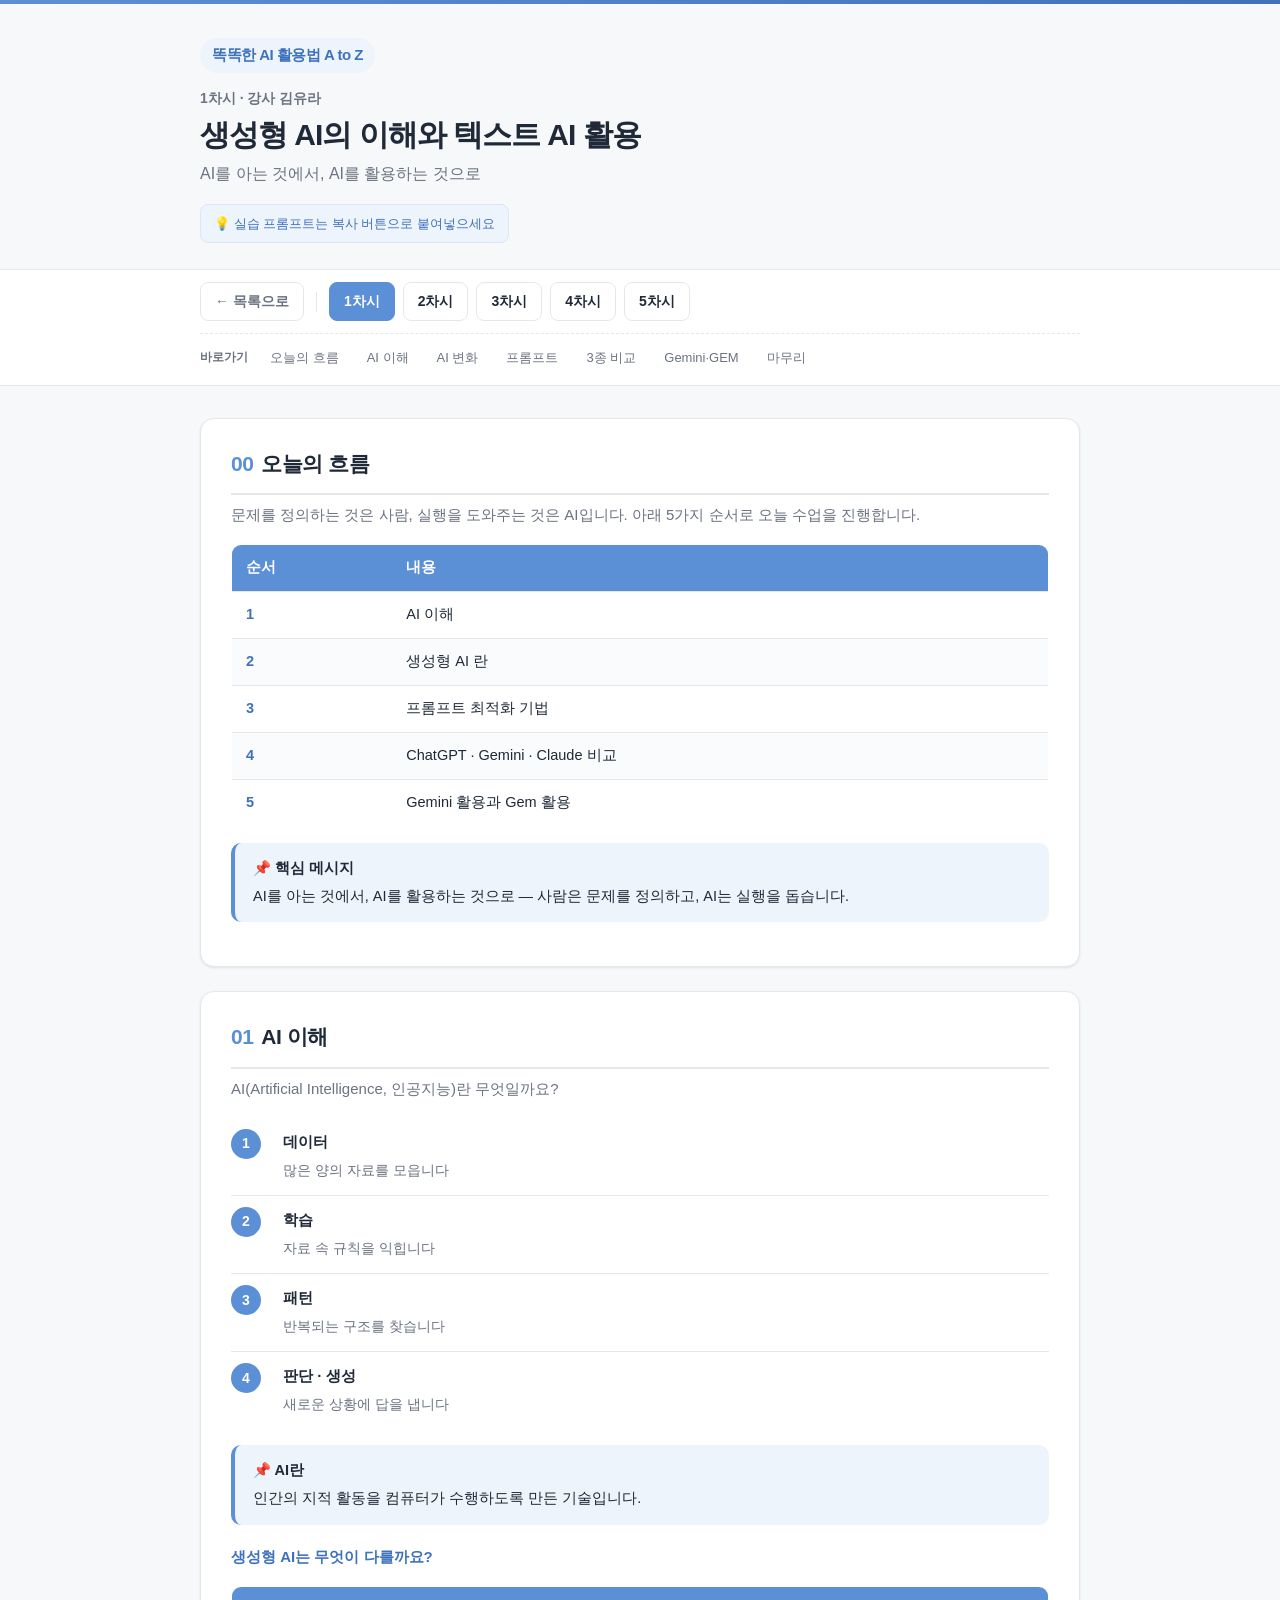
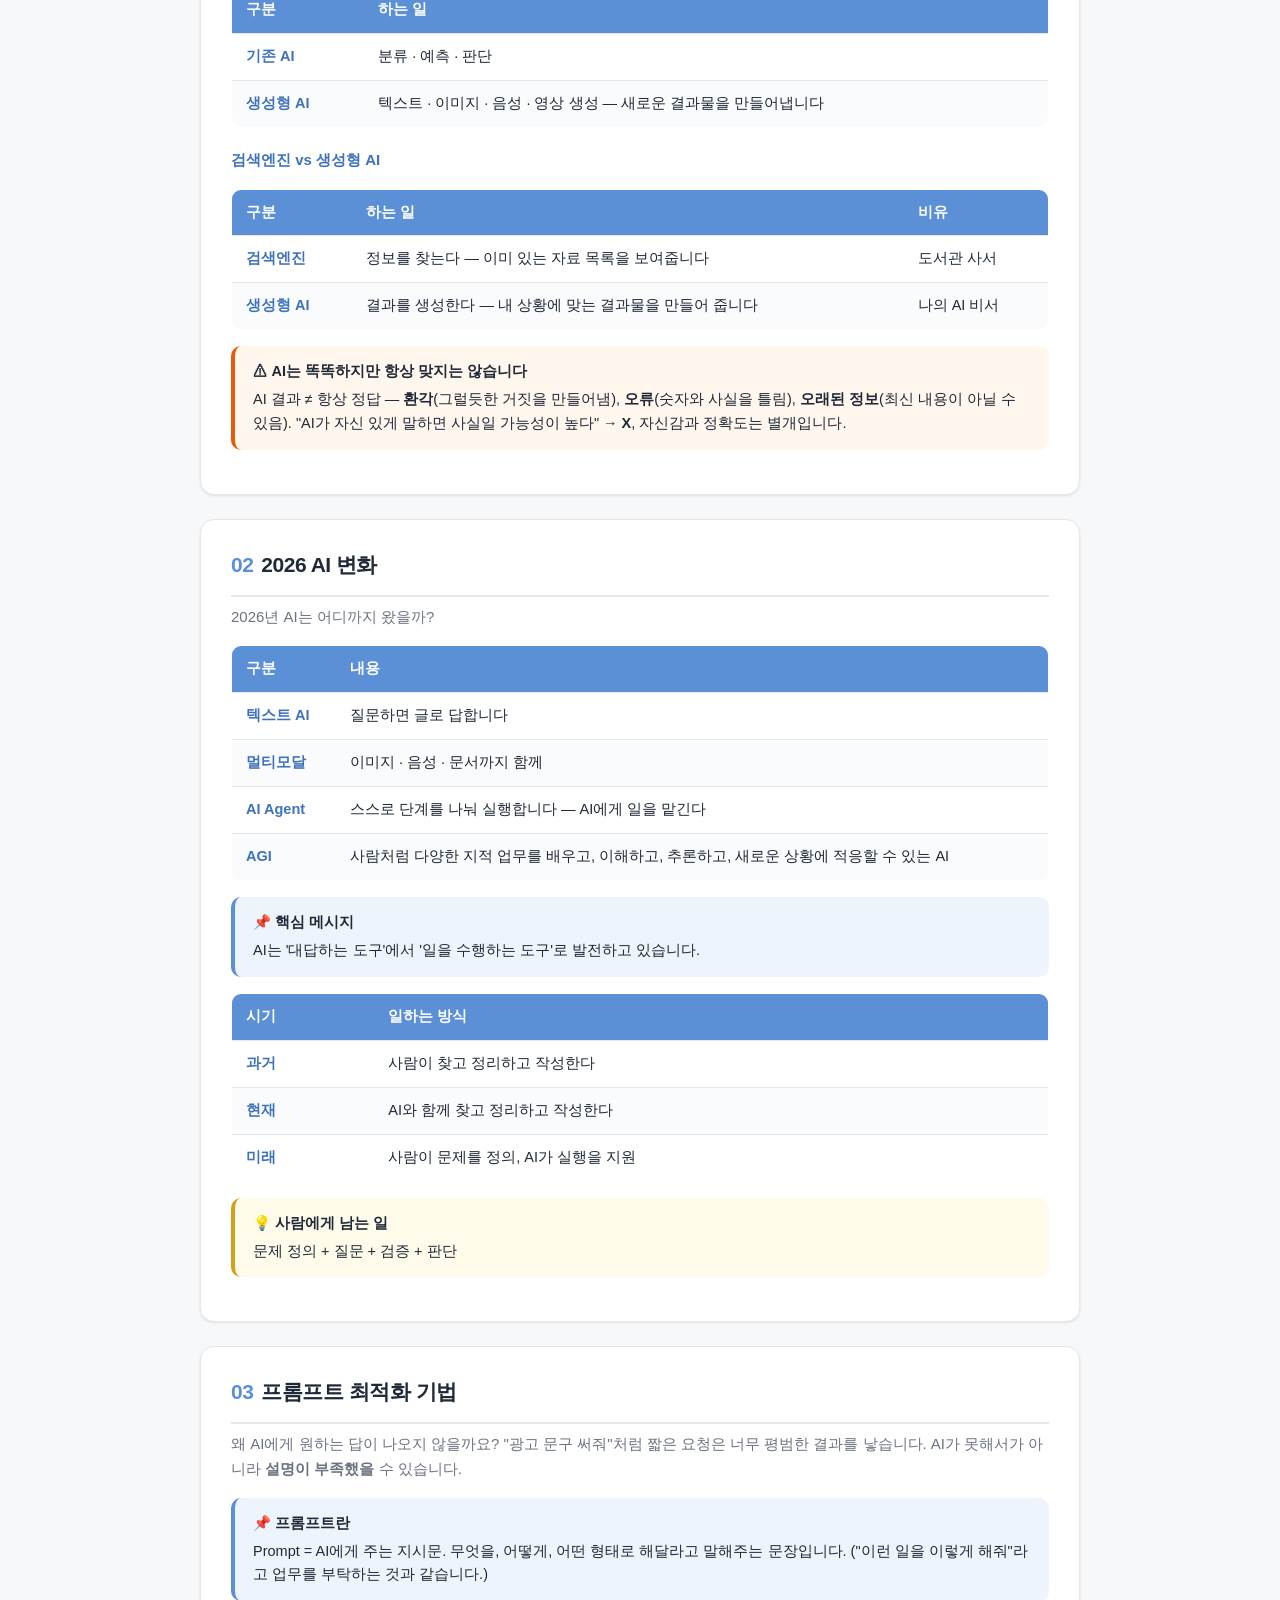
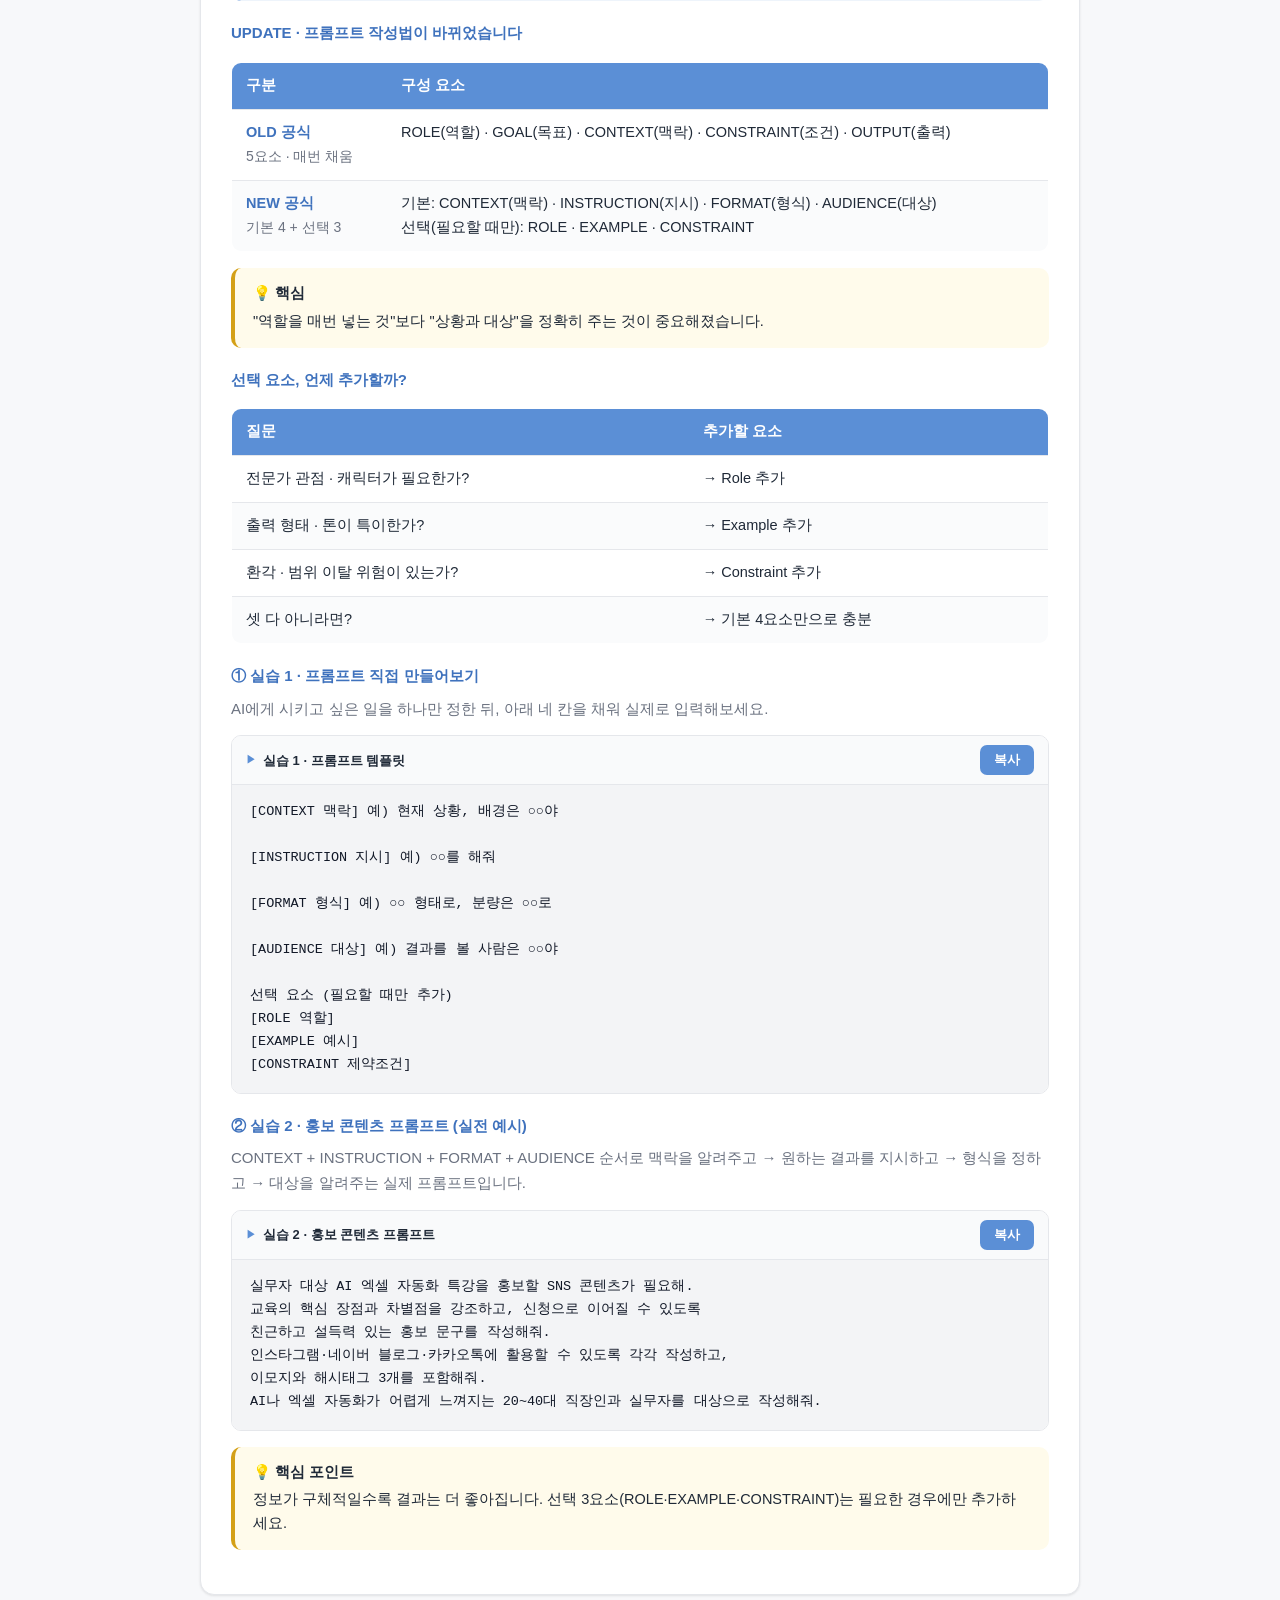
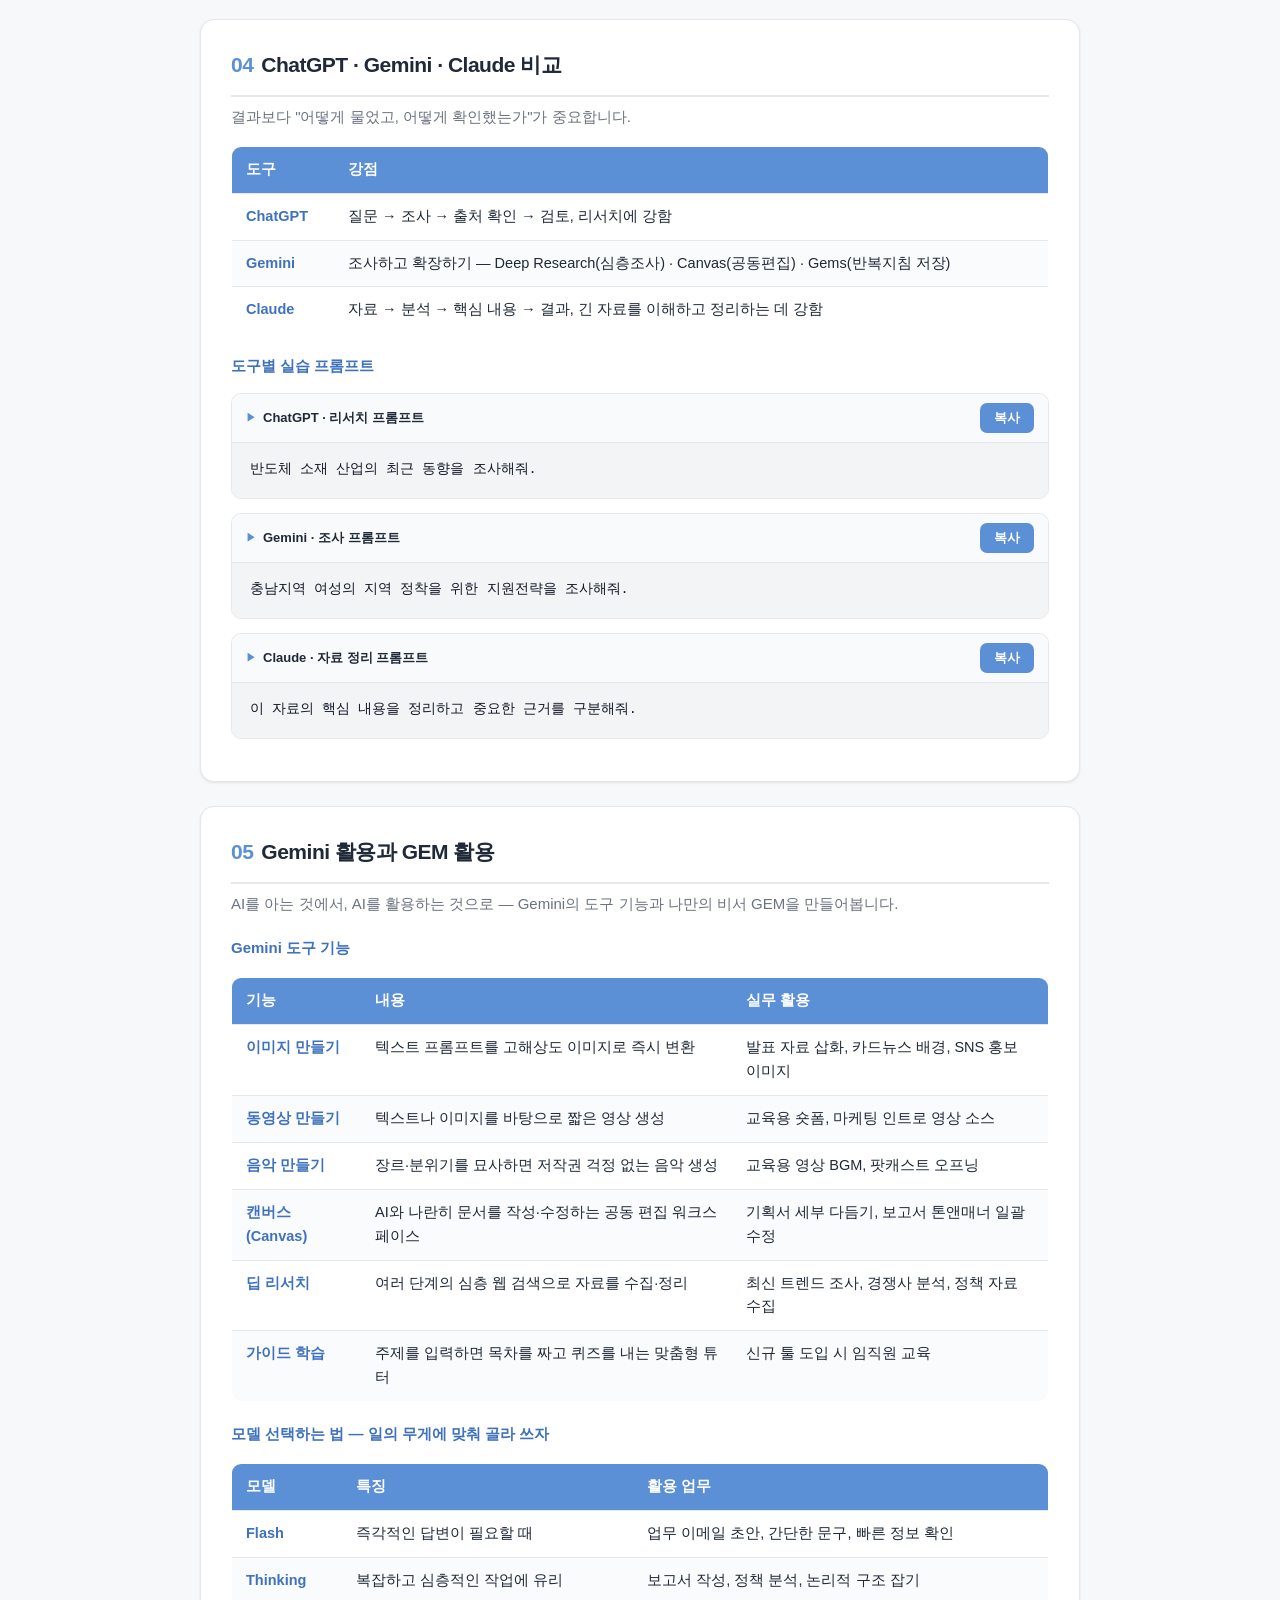
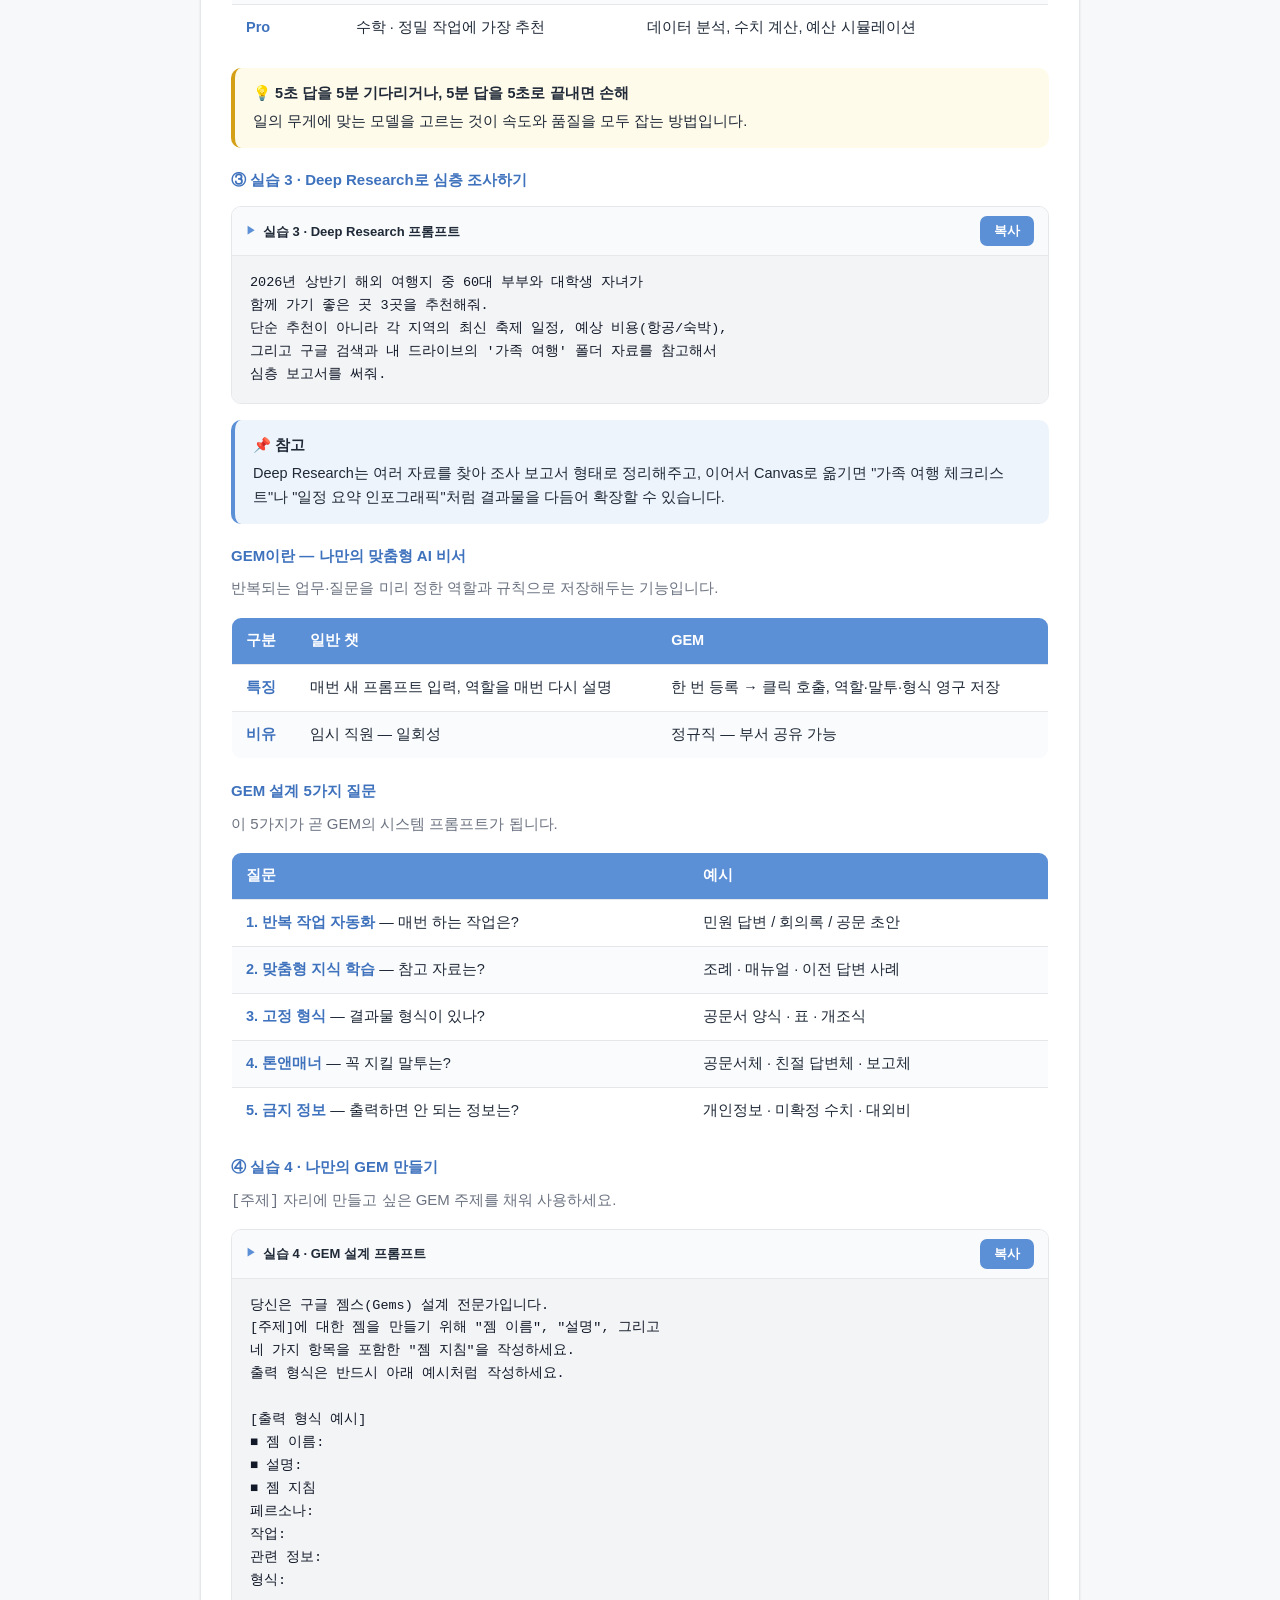
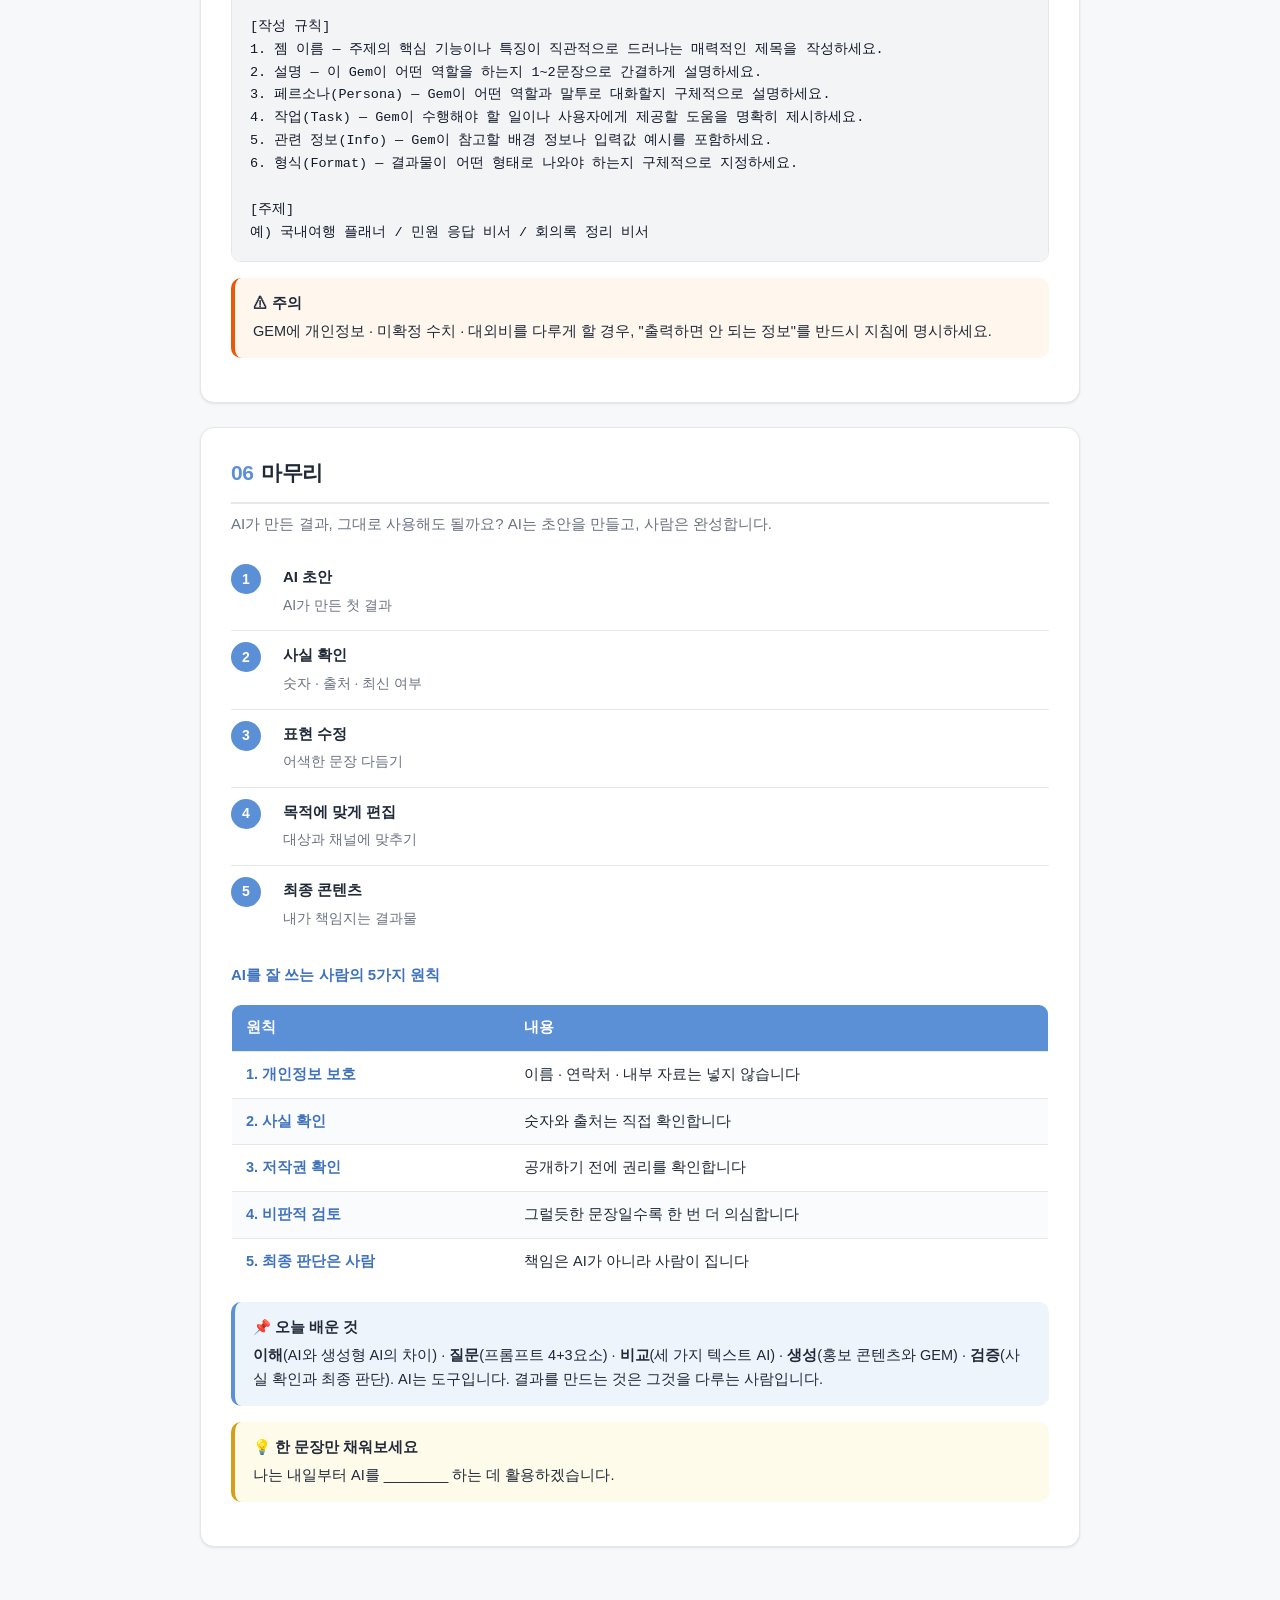
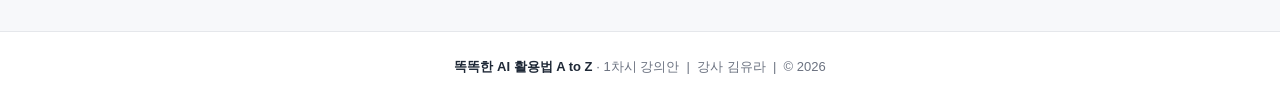
==== session_1.html @ 4410faba "Add files via upload" ====
<!DOCTYPE html>
<html lang="ko">
<head>
<meta charset="UTF-8">
<meta name="viewport" content="width=device-width, initial-scale=1.0">
<title>1차시 · 생성형 AI의 이해와 텍스트 AI 활용 · 똑똑한 AI 활용법 A to Z</title>
<link rel="stylesheet" href="style.css">
</head>
<body class="page-session">

<div class="statusbar"></div>

<header class="header">
  <div class="wrap">
    <span class="logo"></span>
    <p class="eyebrow"></p>
    <h1>생성형 AI의 이해와 텍스트 AI 활용</h1>
    <p class="subtitle">AI를 아는 것에서, AI를 활용하는 것으로</p>
    <span class="guide">💡 실습 프롬프트는 복사 버튼으로 붙여넣으세요</span>
  </div>
</header>

<nav class="nav" id="site-nav"></nav>

<main>
  <div class="wrap">

    <section class="card" id="flow">
      <h2><span class="num">00</span>오늘의 흐름</h2>
      <p class="lead">문제를 정의하는 것은 사람, 실행을 도와주는 것은 AI입니다. 아래 5가지 순서로 오늘 수업을 진행합니다.</p>

      <table class="table">
        <thead><tr><th>순서</th><th>내용</th></tr></thead>
        <tbody>
          <tr><td><strong>1</strong></td><td>AI 이해</td></tr>
          <tr><td><strong>2</strong></td><td>생성형 AI 란</td></tr>
          <tr><td><strong>3</strong></td><td>프롬프트 최적화 기법</td></tr>
          <tr><td><strong>4</strong></td><td>ChatGPT · Gemini · Claude 비교</td></tr>
          <tr><td><strong>5</strong></td><td>Gemini 활용과 Gem 활용</td></tr>
        </tbody>
      </table>

      <div class="box note">
        <span class="box-title">📌 핵심 메시지</span>
        AI를 아는 것에서, AI를 활용하는 것으로 — 사람은 문제를 정의하고, AI는 실행을 돕습니다.
      </div>
    </section>

    <section class="card" id="ai">
      <h2><span class="num">01</span>AI 이해</h2>
      <p class="lead">AI(Artificial Intelligence, 인공지능)란 무엇일까요?</p>

      <ol class="steps">
        <li><b>데이터</b><span>많은 양의 자료를 모읍니다</span></li>
        <li><b>학습</b><span>자료 속 규칙을 익힙니다</span></li>
        <li><b>패턴</b><span>반복되는 구조를 찾습니다</span></li>
        <li><b>판단 · 생성</b><span>새로운 상황에 답을 냅니다</span></li>
      </ol>

      <div class="box note">
        <span class="box-title">📌 AI란</span>
        인간의 지적 활동을 컴퓨터가 수행하도록 만든 기술입니다.
      </div>

      <h3>생성형 AI는 무엇이 다를까요?</h3>
      <table class="table">
        <thead><tr><th>구분</th><th>하는 일</th></tr></thead>
        <tbody>
          <tr><td><strong>기존 AI</strong></td><td>분류 · 예측 · 판단</td></tr>
          <tr><td><strong>생성형 AI</strong></td><td>텍스트 · 이미지 · 음성 · 영상 생성 — 새로운 결과물을 만들어냅니다</td></tr>
        </tbody>
      </table>

      <h3>검색엔진 vs 생성형 AI</h3>
      <table class="table">
        <thead><tr><th>구분</th><th>하는 일</th><th>비유</th></tr></thead>
        <tbody>
          <tr><td><strong>검색엔진</strong></td><td>정보를 찾는다 — 이미 있는 자료 목록을 보여줍니다</td><td>도서관 사서</td></tr>
          <tr><td><strong>생성형 AI</strong></td><td>결과를 생성한다 — 내 상황에 맞는 결과물을 만들어 줍니다</td><td>나의 AI 비서</td></tr>
        </tbody>
      </table>

      <div class="box warn">
        <span class="box-title">⚠ AI는 똑똑하지만 항상 맞지는 않습니다</span>
        AI 결과 ≠ 항상 정답 — <b>환각</b>(그럴듯한 거짓을 만들어냄), <b>오류</b>(숫자와 사실을 틀림), <b>오래된 정보</b>(최신 내용이 아닐 수 있음). "AI가 자신 있게 말하면 사실일 가능성이 높다" → <b>X</b>, 자신감과 정확도는 별개입니다.
      </div>
    </section>

    <section class="card" id="trend">
      <h2><span class="num">02</span>2026 AI 변화</h2>
      <p class="lead">2026년 AI는 어디까지 왔을까?</p>

      <table class="table">
        <thead><tr><th>구분</th><th>내용</th></tr></thead>
        <tbody>
          <tr><td><strong>텍스트 AI</strong></td><td>질문하면 글로 답합니다</td></tr>
          <tr><td><strong>멀티모달</strong></td><td>이미지 · 음성 · 문서까지 함께</td></tr>
          <tr><td><strong>AI Agent</strong></td><td>스스로 단계를 나눠 실행합니다 — AI에게 일을 맡긴다</td></tr>
          <tr><td><strong>AGI</strong></td><td>사람처럼 다양한 지적 업무를 배우고, 이해하고, 추론하고, 새로운 상황에 적응할 수 있는 AI</td></tr>
        </tbody>
      </table>

      <div class="box note">
        <span class="box-title">📌 핵심 메시지</span>
        AI는 '대답하는 도구'에서 '일을 수행하는 도구'로 발전하고 있습니다.
      </div>

      <table class="table">
        <thead><tr><th>시기</th><th>일하는 방식</th></tr></thead>
        <tbody>
          <tr><td><strong>과거</strong></td><td>사람이 찾고 정리하고 작성한다</td></tr>
          <tr><td><strong>현재</strong></td><td>AI와 함께 찾고 정리하고 작성한다</td></tr>
          <tr><td><strong>미래</strong></td><td>사람이 문제를 정의, AI가 실행을 지원</td></tr>
        </tbody>
      </table>

      <div class="box tip">
        <span class="box-title">💡 사람에게 남는 일</span>
        문제 정의 + 질문 + 검증 + 판단
      </div>
    </section>

    <section class="card" id="prompt">
      <h2><span class="num">03</span>프롬프트 최적화 기법</h2>
      <p class="lead">왜 AI에게 원하는 답이 나오지 않을까요? "광고 문구 써줘"처럼 짧은 요청은 너무 평범한 결과를 낳습니다. AI가 못해서가 아니라 <b>설명이 부족했을</b> 수 있습니다.</p>

      <div class="box note">
        <span class="box-title">📌 프롬프트란</span>
        Prompt = AI에게 주는 지시문. 무엇을, 어떻게, 어떤 형태로 해달라고 말해주는 문장입니다. ("이런 일을 이렇게 해줘"라고 업무를 부탁하는 것과 같습니다.)
      </div>

      <h3>UPDATE · 프롬프트 작성법이 바뀌었습니다</h3>
      <table class="table">
        <thead><tr><th>구분</th><th>구성 요소</th></tr></thead>
        <tbody>
          <tr><td><strong>OLD 공식</strong><br><span class="muted">5요소 · 매번 채움</span></td><td>ROLE(역할) · GOAL(목표) · CONTEXT(맥락) · CONSTRAINT(조건) · OUTPUT(출력)</td></tr>
          <tr><td><strong>NEW 공식</strong><br><span class="muted">기본 4 + 선택 3</span></td><td>기본: CONTEXT(맥락) · INSTRUCTION(지시) · FORMAT(형식) · AUDIENCE(대상)<br>선택(필요할 때만): ROLE · EXAMPLE · CONSTRAINT</td></tr>
        </tbody>
      </table>

      <div class="box tip">
        <span class="box-title">💡 핵심</span>
        "역할을 매번 넣는 것"보다 "상황과 대상"을 정확히 주는 것이 중요해졌습니다.
      </div>

      <h3>선택 요소, 언제 추가할까?</h3>
      <table class="table">
        <thead><tr><th>질문</th><th>추가할 요소</th></tr></thead>
        <tbody>
          <tr><td>전문가 관점 · 캐릭터가 필요한가?</td><td>→ Role 추가</td></tr>
          <tr><td>출력 형태 · 톤이 특이한가?</td><td>→ Example 추가</td></tr>
          <tr><td>환각 · 범위 이탈 위험이 있는가?</td><td>→ Constraint 추가</td></tr>
          <tr><td>셋 다 아니라면?</td><td>→ 기본 4요소만으로 충분</td></tr>
        </tbody>
      </table>

      <h3>① 실습 1 · 프롬프트 직접 만들어보기</h3>
      <p class="lead">AI에게 시키고 싶은 일을 하나만 정한 뒤, 아래 네 칸을 채워 실제로 입력해보세요.</p>
      <div class="prompt">
        <div class="prompt-head"><span class="label">실습 1 · 프롬프트 템플릿</span><button class="copy-btn" onclick="copyPrompt(this)">복사</button></div>
        <pre>[CONTEXT 맥락] 예) 현재 상황, 배경은 ○○야

[INSTRUCTION 지시] 예) ○○를 해줘

[FORMAT 형식] 예) ○○ 형태로, 분량은 ○○로

[AUDIENCE 대상] 예) 결과를 볼 사람은 ○○야

선택 요소 (필요할 때만 추가)
[ROLE 역할]
[EXAMPLE 예시]
[CONSTRAINT 제약조건]</pre>
      </div>

      <h3>② 실습 2 · 홍보 콘텐츠 프롬프트 (실전 예시)</h3>
      <p class="lead">CONTEXT + INSTRUCTION + FORMAT + AUDIENCE 순서로 맥락을 알려주고 → 원하는 결과를 지시하고 → 형식을 정하고 → 대상을 알려주는 실제 프롬프트입니다.</p>
      <div class="prompt">
        <div class="prompt-head"><span class="label">실습 2 · 홍보 콘텐츠 프롬프트</span><button class="copy-btn" onclick="copyPrompt(this)">복사</button></div>
        <pre>실무자 대상 AI 엑셀 자동화 특강을 홍보할 SNS 콘텐츠가 필요해.
교육의 핵심 장점과 차별점을 강조하고, 신청으로 이어질 수 있도록
친근하고 설득력 있는 홍보 문구를 작성해줘.
인스타그램·네이버 블로그·카카오톡에 활용할 수 있도록 각각 작성하고,
이모지와 해시태그 3개를 포함해줘.
AI나 엑셀 자동화가 어렵게 느껴지는 20~40대 직장인과 실무자를 대상으로 작성해줘.</pre>
      </div>

      <div class="box tip">
        <span class="box-title">💡 핵심 포인트</span>
        정보가 구체적일수록 결과는 더 좋아집니다. 선택 3요소(ROLE·EXAMPLE·CONSTRAINT)는 필요한 경우에만 추가하세요.
      </div>
    </section>

    <section class="card" id="compare">
      <h2><span class="num">04</span>ChatGPT · Gemini · Claude 비교</h2>
      <p class="lead">결과보다 "어떻게 물었고, 어떻게 확인했는가"가 중요합니다.</p>

      <table class="table">
        <thead><tr><th>도구</th><th>강점</th></tr></thead>
        <tbody>
          <tr><td><strong>ChatGPT</strong></td><td>질문 → 조사 → 출처 확인 → 검토, 리서치에 강함</td></tr>
          <tr><td><strong>Gemini</strong></td><td>조사하고 확장하기 — Deep Research(심층조사) · Canvas(공동편집) · Gems(반복지침 저장)</td></tr>
          <tr><td><strong>Claude</strong></td><td>자료 → 분석 → 핵심 내용 → 결과, 긴 자료를 이해하고 정리하는 데 강함</td></tr>
        </tbody>
      </table>

      <h3>도구별 실습 프롬프트</h3>
      <div class="prompt">
        <div class="prompt-head"><span class="label">ChatGPT · 리서치 프롬프트</span><button class="copy-btn" onclick="copyPrompt(this)">복사</button></div>
        <pre>반도체 소재 산업의 최근 동향을 조사해줘.</pre>
      </div>
      <div class="prompt">
        <div class="prompt-head"><span class="label">Gemini · 조사 프롬프트</span><button class="copy-btn" onclick="copyPrompt(this)">복사</button></div>
        <pre>충남지역 여성의 지역 정착을 위한 지원전략을 조사해줘.</pre>
      </div>
      <div class="prompt">
        <div class="prompt-head"><span class="label">Claude · 자료 정리 프롬프트</span><button class="copy-btn" onclick="copyPrompt(this)">복사</button></div>
        <pre>이 자료의 핵심 내용을 정리하고 중요한 근거를 구분해줘.</pre>
      </div>
    </section>

    <section class="card" id="gemini">
      <h2><span class="num">05</span>Gemini 활용과 GEM 활용</h2>
      <p class="lead">AI를 아는 것에서, AI를 활용하는 것으로 — Gemini의 도구 기능과 나만의 비서 GEM을 만들어봅니다.</p>

      <h3>Gemini 도구 기능</h3>
      <table class="table">
        <thead><tr><th>기능</th><th>내용</th><th>실무 활용</th></tr></thead>
        <tbody>
          <tr><td><strong>이미지 만들기</strong></td><td>텍스트 프롬프트를 고해상도 이미지로 즉시 변환</td><td>발표 자료 삽화, 카드뉴스 배경, SNS 홍보 이미지</td></tr>
          <tr><td><strong>동영상 만들기</strong></td><td>텍스트나 이미지를 바탕으로 짧은 영상 생성</td><td>교육용 숏폼, 마케팅 인트로 영상 소스</td></tr>
          <tr><td><strong>음악 만들기</strong></td><td>장르·분위기를 묘사하면 저작권 걱정 없는 음악 생성</td><td>교육용 영상 BGM, 팟캐스트 오프닝</td></tr>
          <tr><td><strong>캔버스(Canvas)</strong></td><td>AI와 나란히 문서를 작성·수정하는 공동 편집 워크스페이스</td><td>기획서 세부 다듬기, 보고서 톤앤매너 일괄 수정</td></tr>
          <tr><td><strong>딥 리서치</strong></td><td>여러 단계의 심층 웹 검색으로 자료를 수집·정리</td><td>최신 트렌드 조사, 경쟁사 분석, 정책 자료 수집</td></tr>
          <tr><td><strong>가이드 학습</strong></td><td>주제를 입력하면 목차를 짜고 퀴즈를 내는 맞춤형 튜터</td><td>신규 툴 도입 시 임직원 교육</td></tr>
        </tbody>
      </table>

      <h3>모델 선택하는 법 — 일의 무게에 맞춰 골라 쓰자</h3>
      <table class="table">
        <thead><tr><th>모델</th><th>특징</th><th>활용 업무</th></tr></thead>
        <tbody>
          <tr><td><strong>Flash</strong></td><td>즉각적인 답변이 필요할 때</td><td>업무 이메일 초안, 간단한 문구, 빠른 정보 확인</td></tr>
          <tr><td><strong>Thinking</strong></td><td>복잡하고 심층적인 작업에 유리</td><td>보고서 작성, 정책 분석, 논리적 구조 잡기</td></tr>
          <tr><td><strong>Pro</strong></td><td>수학 · 정밀 작업에 가장 추천</td><td>데이터 분석, 수치 계산, 예산 시뮬레이션</td></tr>
        </tbody>
      </table>

      <div class="box tip">
        <span class="box-title">💡 5초 답을 5분 기다리거나, 5분 답을 5초로 끝내면 손해</span>
        일의 무게에 맞는 모델을 고르는 것이 속도와 품질을 모두 잡는 방법입니다.
      </div>

      <h3>③ 실습 3 · Deep Research로 심층 조사하기</h3>
      <div class="prompt">
        <div class="prompt-head"><span class="label">실습 3 · Deep Research 프롬프트</span><button class="copy-btn" onclick="copyPrompt(this)">복사</button></div>
        <pre>2026년 상반기 해외 여행지 중 60대 부부와 대학생 자녀가
함께 가기 좋은 곳 3곳을 추천해줘.
단순 추천이 아니라 각 지역의 최신 축제 일정, 예상 비용(항공/숙박),
그리고 구글 검색과 내 드라이브의 '가족 여행' 폴더 자료를 참고해서
심층 보고서를 써줘.</pre>
      </div>

      <div class="box note">
        <span class="box-title">📌 참고</span>
        Deep Research는 여러 자료를 찾아 조사 보고서 형태로 정리해주고, 이어서 Canvas로 옮기면 "가족 여행 체크리스트"나 "일정 요약 인포그래픽"처럼 결과물을 다듬어 확장할 수 있습니다.
      </div>

      <h3>GEM이란 — 나만의 맞춤형 AI 비서</h3>
      <p class="lead">반복되는 업무·질문을 미리 정한 역할과 규칙으로 저장해두는 기능입니다.</p>
      <table class="table">
        <thead><tr><th>구분</th><th>일반 챗</th><th>GEM</th></tr></thead>
        <tbody>
          <tr><td><strong>특징</strong></td><td>매번 새 프롬프트 입력, 역할을 매번 다시 설명</td><td>한 번 등록 → 클릭 호출, 역할·말투·형식 영구 저장</td></tr>
          <tr><td><strong>비유</strong></td><td>임시 직원 — 일회성</td><td>정규직 — 부서 공유 가능</td></tr>
        </tbody>
      </table>

      <h3>GEM 설계 5가지 질문</h3>
      <p class="lead">이 5가지가 곧 GEM의 시스템 프롬프트가 됩니다.</p>
      <table class="table">
        <thead><tr><th>질문</th><th>예시</th></tr></thead>
        <tbody>
          <tr><td><strong>1. 반복 작업 자동화</strong> — 매번 하는 작업은?</td><td>민원 답변 / 회의록 / 공문 초안</td></tr>
          <tr><td><strong>2. 맞춤형 지식 학습</strong> — 참고 자료는?</td><td>조례 · 매뉴얼 · 이전 답변 사례</td></tr>
          <tr><td><strong>3. 고정 형식</strong> — 결과물 형식이 있나?</td><td>공문서 양식 · 표 · 개조식</td></tr>
          <tr><td><strong>4. 톤앤매너</strong> — 꼭 지킬 말투는?</td><td>공문서체 · 친절 답변체 · 보고체</td></tr>
          <tr><td><strong>5. 금지 정보</strong> — 출력하면 안 되는 정보는?</td><td>개인정보 · 미확정 수치 · 대외비</td></tr>
        </tbody>
      </table>

      <h3>④ 실습 4 · 나만의 GEM 만들기</h3>
      <p class="lead"><code>[주제]</code> 자리에 만들고 싶은 GEM 주제를 채워 사용하세요.</p>
      <div class="prompt">
        <div class="prompt-head"><span class="label">실습 4 · GEM 설계 프롬프트</span><button class="copy-btn" onclick="copyPrompt(this)">복사</button></div>
        <pre>당신은 구글 젬스(Gems) 설계 전문가입니다.
[주제]에 대한 젬을 만들기 위해 "젬 이름", "설명", 그리고
네 가지 항목을 포함한 "젬 지침"을 작성하세요.
출력 형식은 반드시 아래 예시처럼 작성하세요.

[출력 형식 예시]
■ 젬 이름:
■ 설명:
■ 젬 지침
페르소나:
작업:
관련 정보:
형식:

[작성 규칙]
1. 젬 이름 — 주제의 핵심 기능이나 특징이 직관적으로 드러나는 매력적인 제목을 작성하세요.
2. 설명 — 이 Gem이 어떤 역할을 하는지 1~2문장으로 간결하게 설명하세요.
3. 페르소나(Persona) — Gem이 어떤 역할과 말투로 대화할지 구체적으로 설명하세요.
4. 작업(Task) — Gem이 수행해야 할 일이나 사용자에게 제공할 도움을 명확히 제시하세요.
5. 관련 정보(Info) — Gem이 참고할 배경 정보나 입력값 예시를 포함하세요.
6. 형식(Format) — 결과물이 어떤 형태로 나와야 하는지 구체적으로 지정하세요.

[주제]
예) 국내여행 플래너 / 민원 응답 비서 / 회의록 정리 비서</pre>
      </div>

      <div class="box warn">
        <span class="box-title">⚠ 주의</span>
        GEM에 개인정보 · 미확정 수치 · 대외비를 다루게 할 경우, "출력하면 안 되는 정보"를 반드시 지침에 명시하세요.
      </div>
    </section>

    <section class="card" id="wrap">
      <h2><span class="num">06</span>마무리</h2>
      <p class="lead">AI가 만든 결과, 그대로 사용해도 될까요? AI는 초안을 만들고, 사람은 완성합니다.</p>

      <ol class="steps">
        <li><b>AI 초안</b><span>AI가 만든 첫 결과</span></li>
        <li><b>사실 확인</b><span>숫자 · 출처 · 최신 여부</span></li>
        <li><b>표현 수정</b><span>어색한 문장 다듬기</span></li>
        <li><b>목적에 맞게 편집</b><span>대상과 채널에 맞추기</span></li>
        <li><b>최종 콘텐츠</b><span>내가 책임지는 결과물</span></li>
      </ol>

      <h3>AI를 잘 쓰는 사람의 5가지 원칙</h3>
      <table class="table">
        <thead><tr><th>원칙</th><th>내용</th></tr></thead>
        <tbody>
          <tr><td><strong>1. 개인정보 보호</strong></td><td>이름 · 연락처 · 내부 자료는 넣지 않습니다</td></tr>
          <tr><td><strong>2. 사실 확인</strong></td><td>숫자와 출처는 직접 확인합니다</td></tr>
          <tr><td><strong>3. 저작권 확인</strong></td><td>공개하기 전에 권리를 확인합니다</td></tr>
          <tr><td><strong>4. 비판적 검토</strong></td><td>그럴듯한 문장일수록 한 번 더 의심합니다</td></tr>
          <tr><td><strong>5. 최종 판단은 사람</strong></td><td>책임은 AI가 아니라 사람이 집니다</td></tr>
        </tbody>
      </table>

      <div class="box note">
        <span class="box-title">📌 오늘 배운 것</span>
        <b>이해</b>(AI와 생성형 AI의 차이) · <b>질문</b>(프롬프트 4+3요소) · <b>비교</b>(세 가지 텍스트 AI) · <b>생성</b>(홍보 콘텐츠와 GEM) · <b>검증</b>(사실 확인과 최종 판단). AI는 도구입니다. 결과를 만드는 것은 그것을 다루는 사람입니다.
      </div>

      <div class="box tip">
        <span class="box-title">💡 한 문장만 채워보세요</span>
        나는 내일부터 AI를 ________ 하는 데 활용하겠습니다.
      </div>
    </section>

  </div>
</main>

<footer id="site-footer"></footer>

<div id="toast">복사되었습니다 ✓</div>

<script src="data.js"></script>
<script src="app.js"></script>
<script>initSessionPage(1);</script>

</body>
</html>
---- style.css ----
:root{
  --brand:#5b8fd6;--brand-dark:#3f72bd;--brand-soft:#eef4fb;
  --ink:#1f2937;--ink-soft:#6b7280;--line:#e5e7eb;--bg:#f7f8fa;--card:#ffffff;
  --code-bg:#f3f4f6;--note:#eef4fb;--note-bd:#5b8fd6;--warn:#fff7ed;--warn-bd:#ea580c;
  --tip:#fffbeb;--tip-bd:#d4a017;--ok:#16a34a;--nav-h:110px;--radius:14px;
  --shadow:0 1px 3px rgba(0,0,0,.06), 0 1px 2px rgba(0,0,0,.04);
}
*{box-sizing:border-box;}
html{scroll-behavior:smooth;}
body{margin:0;font-family:"Apple SD Gothic Neo","Malgun Gothic","Noto Sans KR",-apple-system,BlinkMacSystemFont,"Segoe UI",Roboto,sans-serif;color:var(--ink);background:var(--bg);line-height:1.65;-webkit-font-smoothing:antialiased;}
.wrap{max-width:920px;margin:0 auto;padding:0 20px;}
.statusbar{height:4px;background:linear-gradient(90deg,var(--brand),var(--brand-dark));}

/* 메인 페이지 히어로 헤더 */
.hero{padding:48px 0 36px;text-align:center;}
.hero .logo{display:inline-block;font-weight:800;letter-spacing:-.5px;color:var(--brand-dark);font-size:15px;margin-bottom:16px;padding:6px 14px;background:var(--brand-soft);border-radius:999px;}
.hero h1{margin:0 0 12px;font-size:34px;letter-spacing:-1px;line-height:1.25;}
.hero p{margin:0;color:var(--ink-soft);font-size:17px;}
.hero .meta{margin-top:14px;font-size:14px;color:var(--ink-soft);}
.hero .meta b{color:var(--brand-dark);}

/* 차시 상세 페이지 헤더 */
.header{padding:34px 0 26px;}
.header .logo{display:inline-block;font-weight:800;letter-spacing:-.5px;color:var(--brand-dark);font-size:15px;margin-bottom:14px;padding:5px 12px;background:var(--brand-soft);border-radius:999px;}
.header .eyebrow{color:var(--ink-soft);font-size:14px;font-weight:600;margin:0 0 6px;}
.header h1{margin:0 0 8px;font-size:30px;letter-spacing:-1px;line-height:1.25;}
.header .subtitle{margin:0 0 16px;color:var(--ink-soft);font-size:16px;}
.header .guide{display:inline-flex;align-items:center;gap:7px;font-size:13px;color:var(--brand-dark);background:var(--brand-soft);border:1px solid #dbe7f6;border-radius:8px;padding:8px 13px;}

/* 차시 상세 페이지 상단 네비게이션 (app.js가 채워 넣음) */
.nav{position:sticky;top:0;z-index:50;background:rgba(255,255,255,.92);backdrop-filter:blur(8px);border-top:1px solid var(--line);border-bottom:1px solid var(--line);}
.nav-row{display:flex;align-items:center;gap:8px;flex-wrap:wrap;padding:12px 0;}
.nav-row.sub{padding-top:9px;border-top:1px dashed var(--line);}
.nav-btn{text-decoration:none;font-size:14px;font-weight:600;color:var(--ink);background:#fff;border:1px solid var(--line);padding:7px 14px;border-radius:8px;transition:.15s;white-space:nowrap;}
.nav-btn:hover{border-color:var(--brand);color:var(--brand-dark);}
.nav-btn.active{background:var(--brand);color:#fff;border-color:var(--brand);}
.nav-btn.back{color:var(--ink-soft);}
.nav-divider{width:1px;height:20px;background:var(--line);margin:0 4px;}
.nav-label{font-size:12px;color:var(--ink-soft);font-weight:600;margin-right:4px;}
.anchor{text-decoration:none;font-size:13px;color:var(--ink-soft);padding:4px 10px;border-radius:6px;transition:.15s;}
.anchor:hover{background:var(--brand-soft);color:var(--brand-dark);}

/* 섹션 제목 (메인 페이지) */
.sec-title{display:flex;align-items:center;gap:10px;margin:14px 0 18px;}
.sec-title h2{font-size:20px;margin:0;letter-spacing:-.5px;}
.sec-title .dot{width:8px;height:20px;background:var(--brand);border-radius:3px;}
.sec-title .hint{margin-left:auto;font-size:13px;color:var(--ink-soft);}

main{padding:18px 0 60px;}
body.page-session main{padding:32px 0 60px;}
body.page-index section{margin-bottom:42px;}

/* 차시 카드 그리드 (메인 페이지, app.js가 채워 넣음) */
.grid{display:grid;grid-template-columns:repeat(auto-fit,minmax(240px,1fr));gap:18px;}
.session-card{display:flex;flex-direction:column;text-decoration:none;color:inherit;background:var(--card);border:1px solid var(--line);border-radius:var(--radius);box-shadow:var(--shadow);padding:24px 22px;transition:.18s;position:relative;overflow:hidden;}
.session-card::before{content:"";position:absolute;left:0;top:0;width:100%;height:4px;background:var(--brand);transform:scaleX(0);transform-origin:left;transition:.18s;}
.session-card:hover{border-color:var(--brand);transform:translateY(-3px);box-shadow:0 8px 24px rgba(91,143,214,.18);}
.session-card:hover::before{transform:scaleX(1);}
.session-card .badge{align-self:flex-start;font-size:12px;font-weight:700;color:#fff;background:var(--brand);padding:4px 11px;border-radius:999px;margin-bottom:14px;letter-spacing:.3px;}
.session-card h3{margin:0 0 8px;font-size:19px;letter-spacing:-.5px;line-height:1.35;}
.session-card .desc{margin:0;font-size:14px;color:var(--ink-soft);flex:1;}
.session-card .go{margin-top:16px;font-size:13.5px;font-weight:700;color:var(--brand-dark);display:inline-flex;align-items:center;gap:5px;}
.session-card .go::after{content:"→";transition:.18s;}
.session-card:hover .go::after{transform:translateX(4px);}
.session-card.soon{opacity:.55;cursor:default;pointer-events:none;}
.session-card.soon .badge{background:#9ca3af;}

/* 자료 다운로드 (메인 페이지) */
.dl-group{background:var(--card);border:1px solid var(--line);border-radius:var(--radius);box-shadow:var(--shadow);padding:8px 22px;margin-bottom:18px;}
.dl-row{display:flex;align-items:center;justify-content:space-between;gap:14px;padding:13px 0;border-bottom:1px solid var(--line);}
.dl-row:last-child{border-bottom:none;}
.dl-row .fname{font-size:14.5px;}
.dl-btn{flex-shrink:0;text-decoration:none;font-size:13px;font-weight:600;color:#fff;background:var(--brand);border-radius:7px;padding:7px 16px;transition:.15s;white-space:nowrap;}
.dl-btn:hover{background:var(--brand-dark);}
.dl-btn.disabled{background:#cbd5e1;pointer-events:none;}
.notice{font-size:13px;color:var(--ink-soft);background:var(--brand-soft);border-radius:10px;padding:12px 16px;margin-top:6px;}

/* 차시 상세 카드 */
.card{background:var(--card);border:1px solid var(--line);border-radius:var(--radius);box-shadow:var(--shadow);padding:28px 30px;margin-bottom:24px;scroll-margin-top:calc(var(--nav-h) + 16px);}
.card > h2{margin:0 0 8px;font-size:21px;letter-spacing:-.5px;padding-bottom:12px;border-bottom:2px solid var(--line);}
.card > h2 .num{color:var(--brand);font-weight:800;margin-right:8px;}
.card > h3{font-size:15px;margin:20px 0 8px;color:var(--brand-dark);}
.card p{margin:0 0 14px;}
.card p:last-child{margin-bottom:0;}
.muted{color:var(--ink-soft);font-size:14px;}
.lead{font-size:15px;color:var(--ink-soft);margin:0 0 18px;}

.prompt{border:1px solid var(--line);border-radius:10px;overflow:hidden;margin:14px 0;background:#fff;}
.prompt-head{display:flex;align-items:center;justify-content:space-between;background:#f9fafb;border-bottom:1px solid var(--line);padding:9px 14px;}
.prompt-head .label{font-size:13px;font-weight:700;color:var(--ink);display:inline-flex;align-items:center;gap:7px;}
.prompt-head .label::before{content:"▶";color:var(--brand);font-size:10px;}
.copy-btn{font-family:inherit;font-size:13px;font-weight:600;cursor:pointer;color:#fff;background:var(--brand);border:none;padding:6px 14px;border-radius:7px;transition:.15s;}
.copy-btn:hover{background:var(--brand-dark);}
.copy-btn.done{background:var(--ok);}
.prompt pre{margin:0;padding:16px 18px;background:var(--code-bg);font-family:"SFMono-Regular",Consolas,"D2Coding","Menlo",monospace;font-size:13.5px;line-height:1.7;color:#111827;white-space:pre-wrap;word-break:break-word;}

.box{border-radius:10px;padding:14px 18px;margin:16px 0;font-size:14.5px;}
.box .box-title{font-weight:700;margin-bottom:4px;display:block;}
.box.note{background:var(--note);border-left:4px solid var(--note-bd);}
.box.warn{background:var(--warn);border-left:4px solid var(--warn-bd);}
.box.tip{background:var(--tip);border-left:4px solid var(--tip-bd);}

.table{width:100%;border-collapse:collapse;margin:16px 0;font-size:14.5px;border:1px solid var(--line);border-radius:10px;overflow:hidden;}
.table th,.table td{padding:11px 14px;text-align:left;border-bottom:1px solid var(--line);vertical-align:top;}
.table thead th{background:var(--brand);color:#fff;font-weight:700;}
.table tbody tr:nth-child(even){background:#fafbfc;}
.table tbody tr:last-child td{border-bottom:none;}
.table td strong{color:var(--brand-dark);}

.steps{list-style:none;counter-reset:step;margin:16px 0;padding:0;}
.steps li{counter-increment:step;position:relative;padding:12px 0 12px 52px;border-bottom:1px solid var(--line);}
.steps li:last-child{border-bottom:none;}
.steps li::before{content:counter(step);position:absolute;left:0;top:11px;width:30px;height:30px;border-radius:50%;background:var(--brand);color:#fff;font-weight:700;font-size:14px;display:flex;align-items:center;justify-content:center;}
.steps li b{display:block;font-size:15px;margin-bottom:2px;}
.steps li span{color:var(--ink-soft);font-size:14px;}

footer{border-top:1px solid var(--line);background:#fff;color:var(--ink-soft);font-size:13px;text-align:center;padding:24px 0;}
footer strong{color:var(--ink);}

#toast{position:fixed;left:50%;bottom:32px;transform:translate(-50%,20px);background:#111827;color:#fff;font-size:14px;font-weight:600;padding:12px 22px;border-radius:10px;box-shadow:0 6px 20px rgba(0,0,0,.25);opacity:0;pointer-events:none;transition:.25s;z-index:100;}
#toast.show{opacity:1;transform:translate(-50%,0);}

@media(max-width:640px){
  .hero h1{font-size:26px;}
  .dl-row{flex-wrap:wrap;}
  .header h1{font-size:24px;}
  .card{padding:22px 18px;}
  :root{--nav-h:150px;}
}
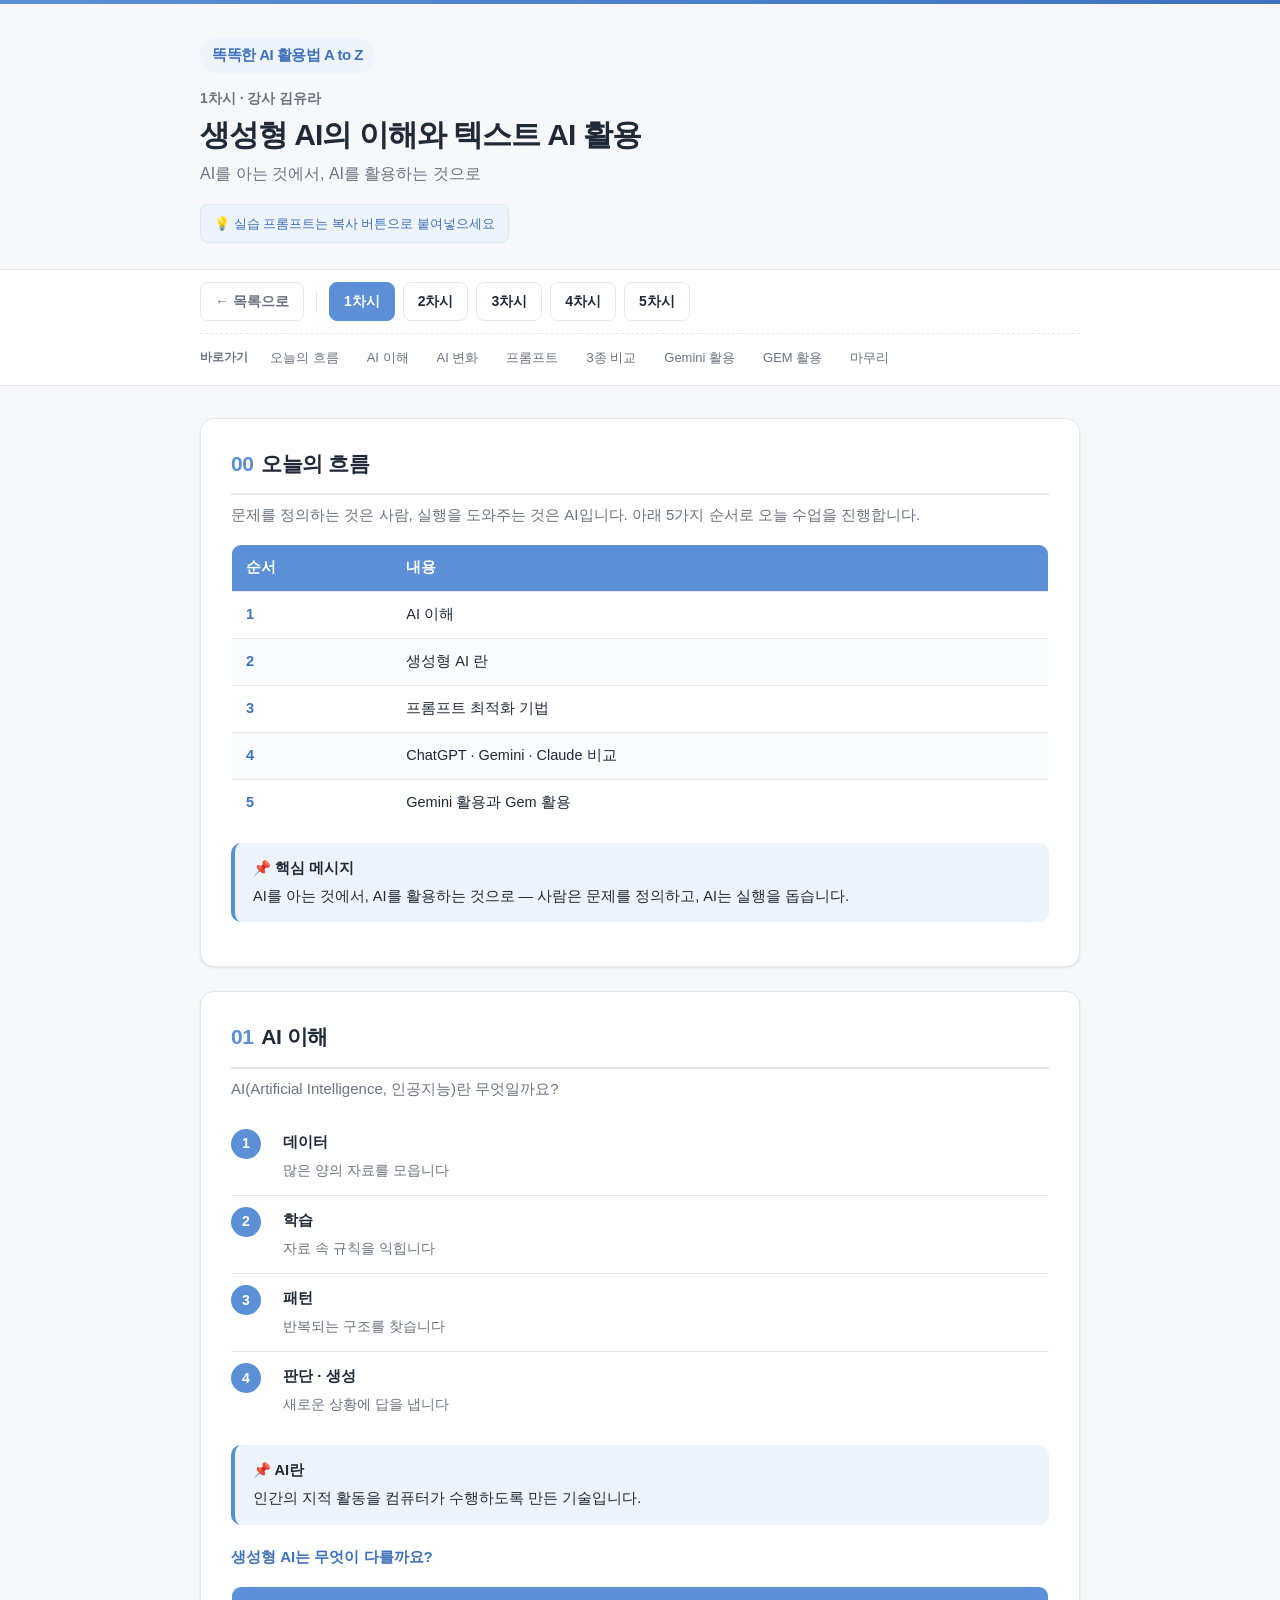
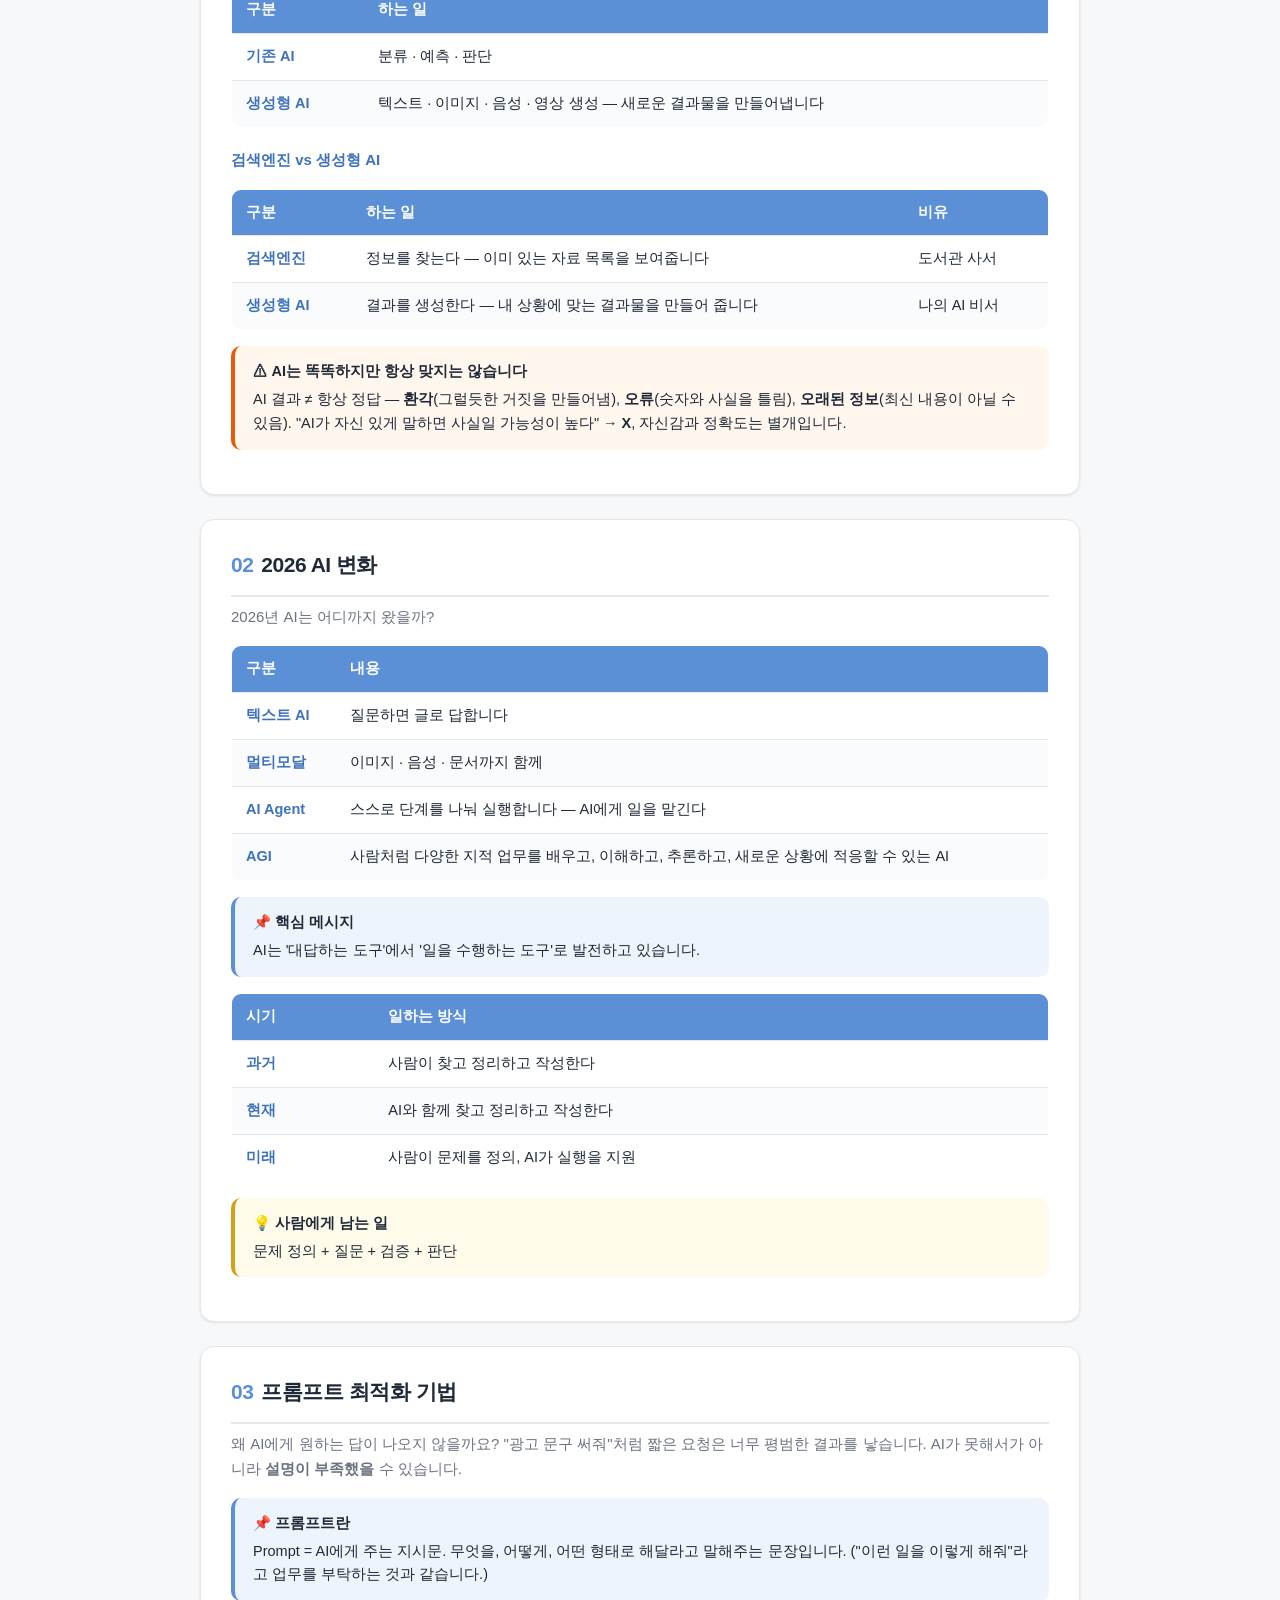
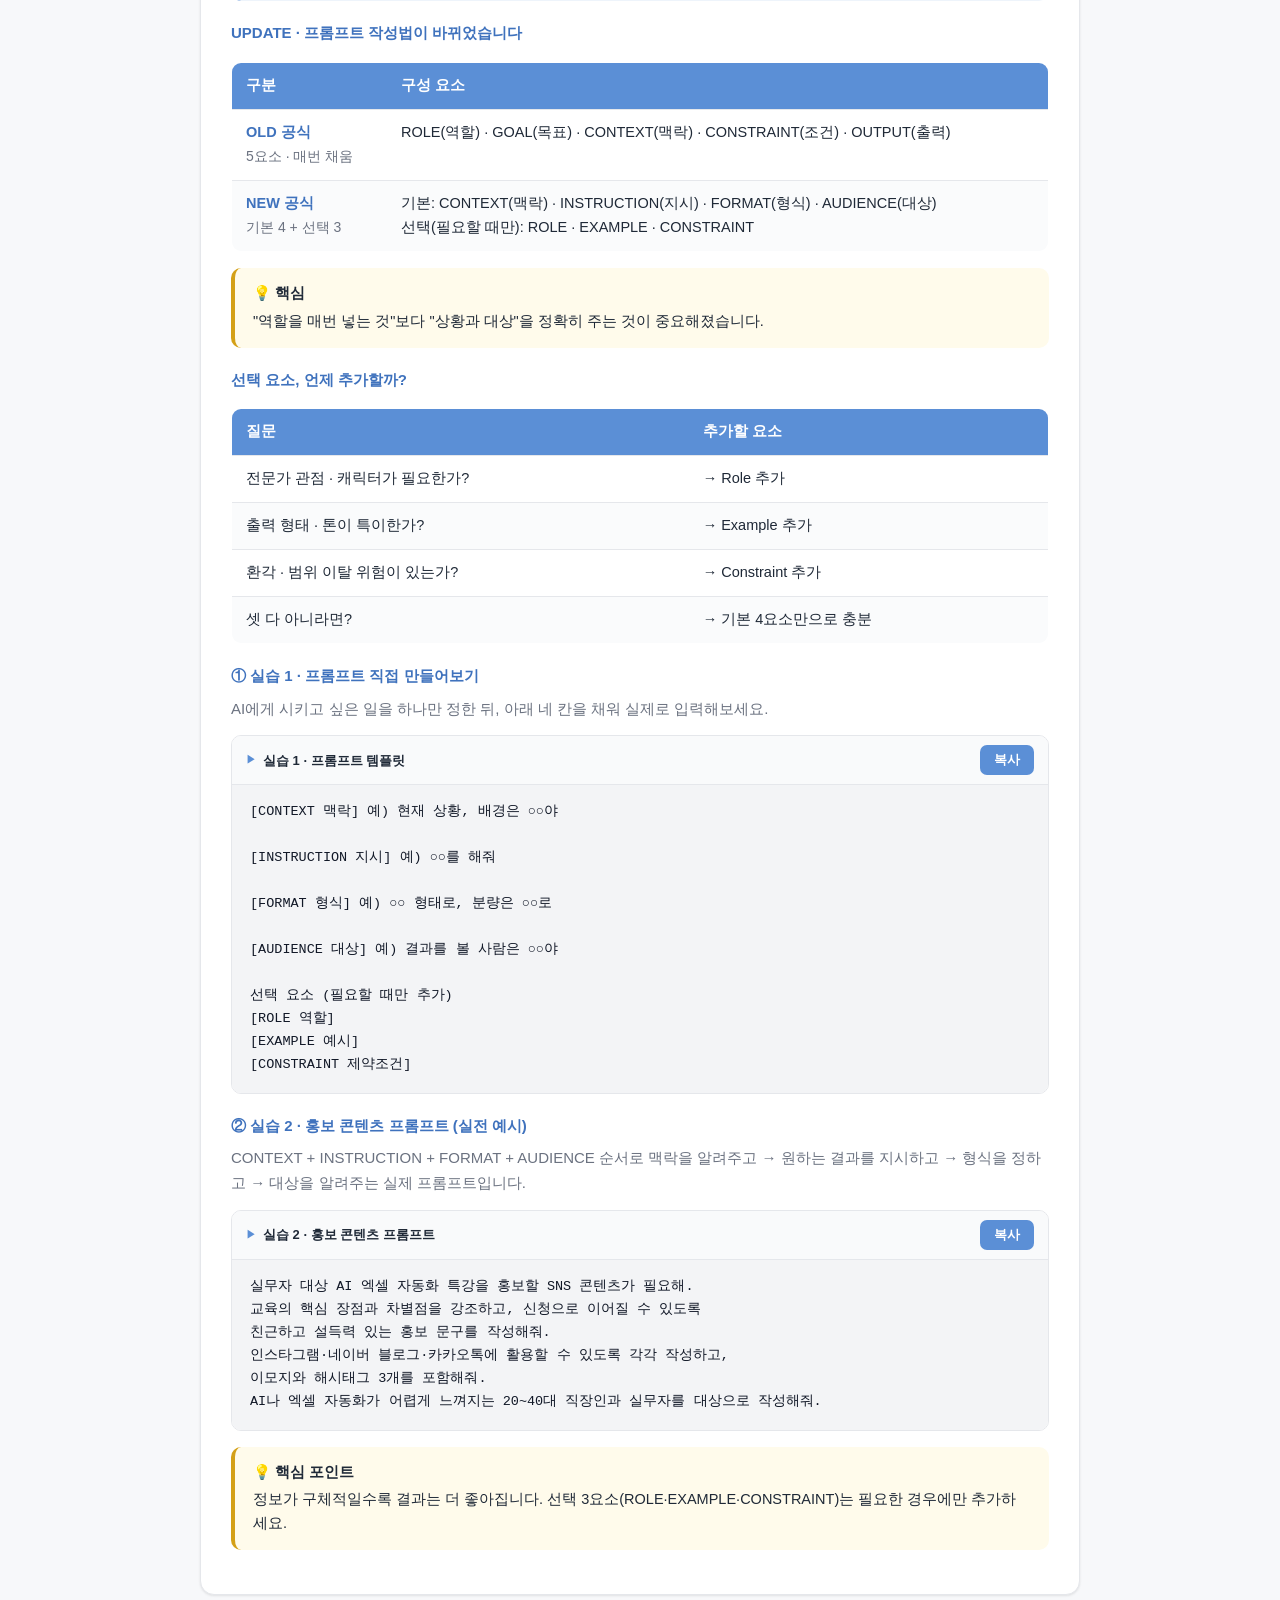
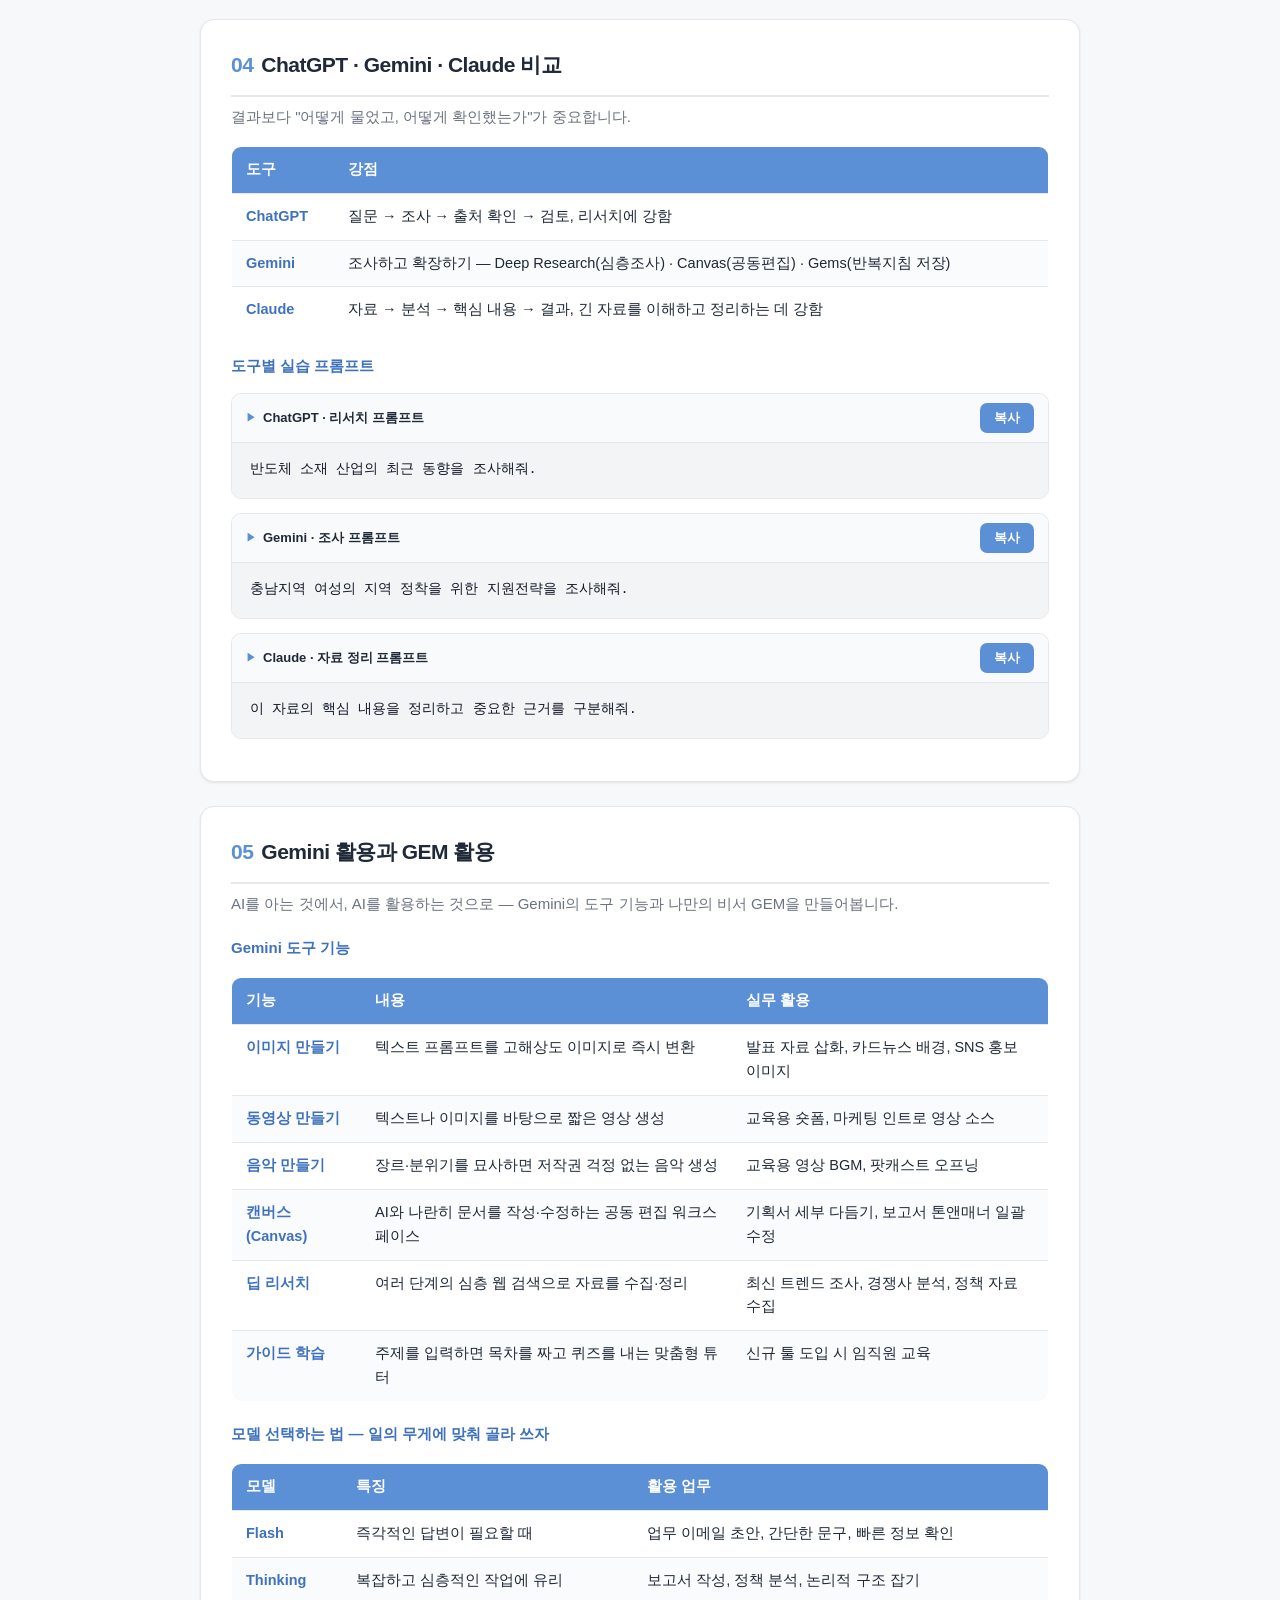
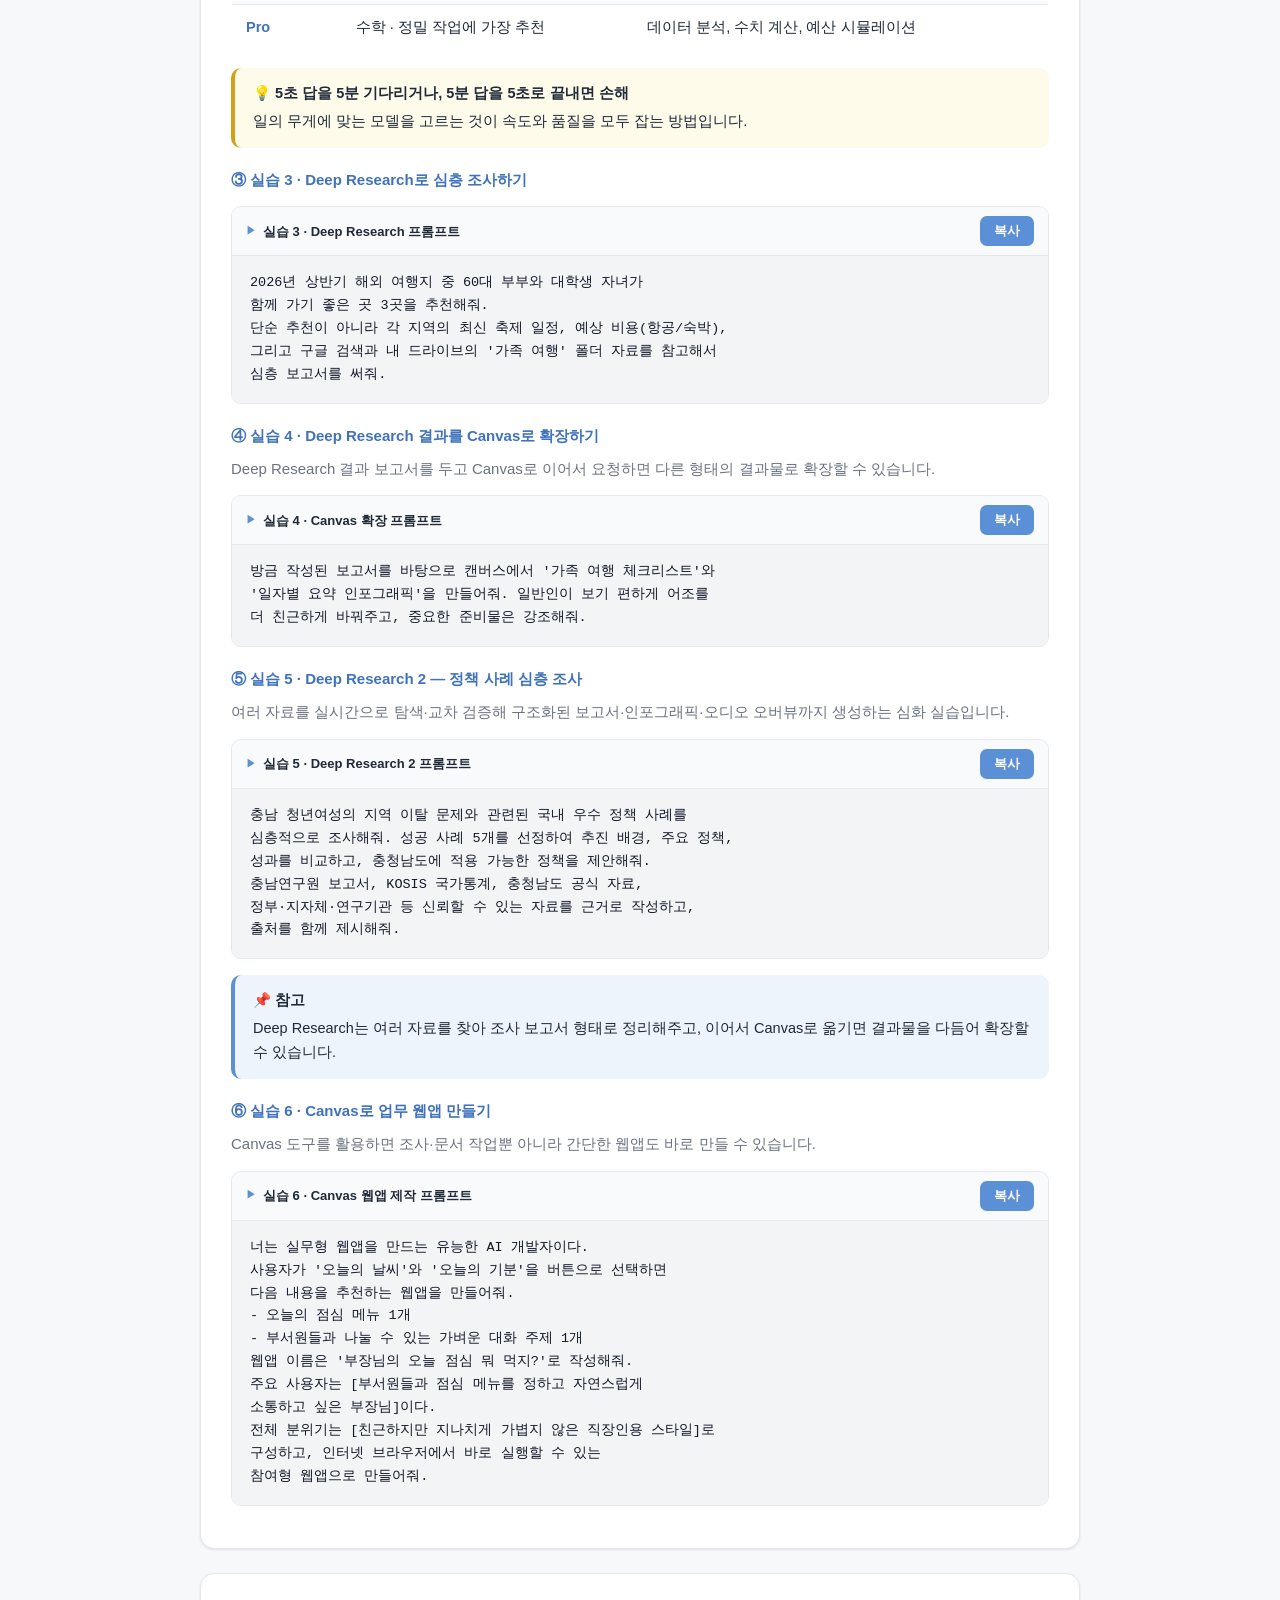
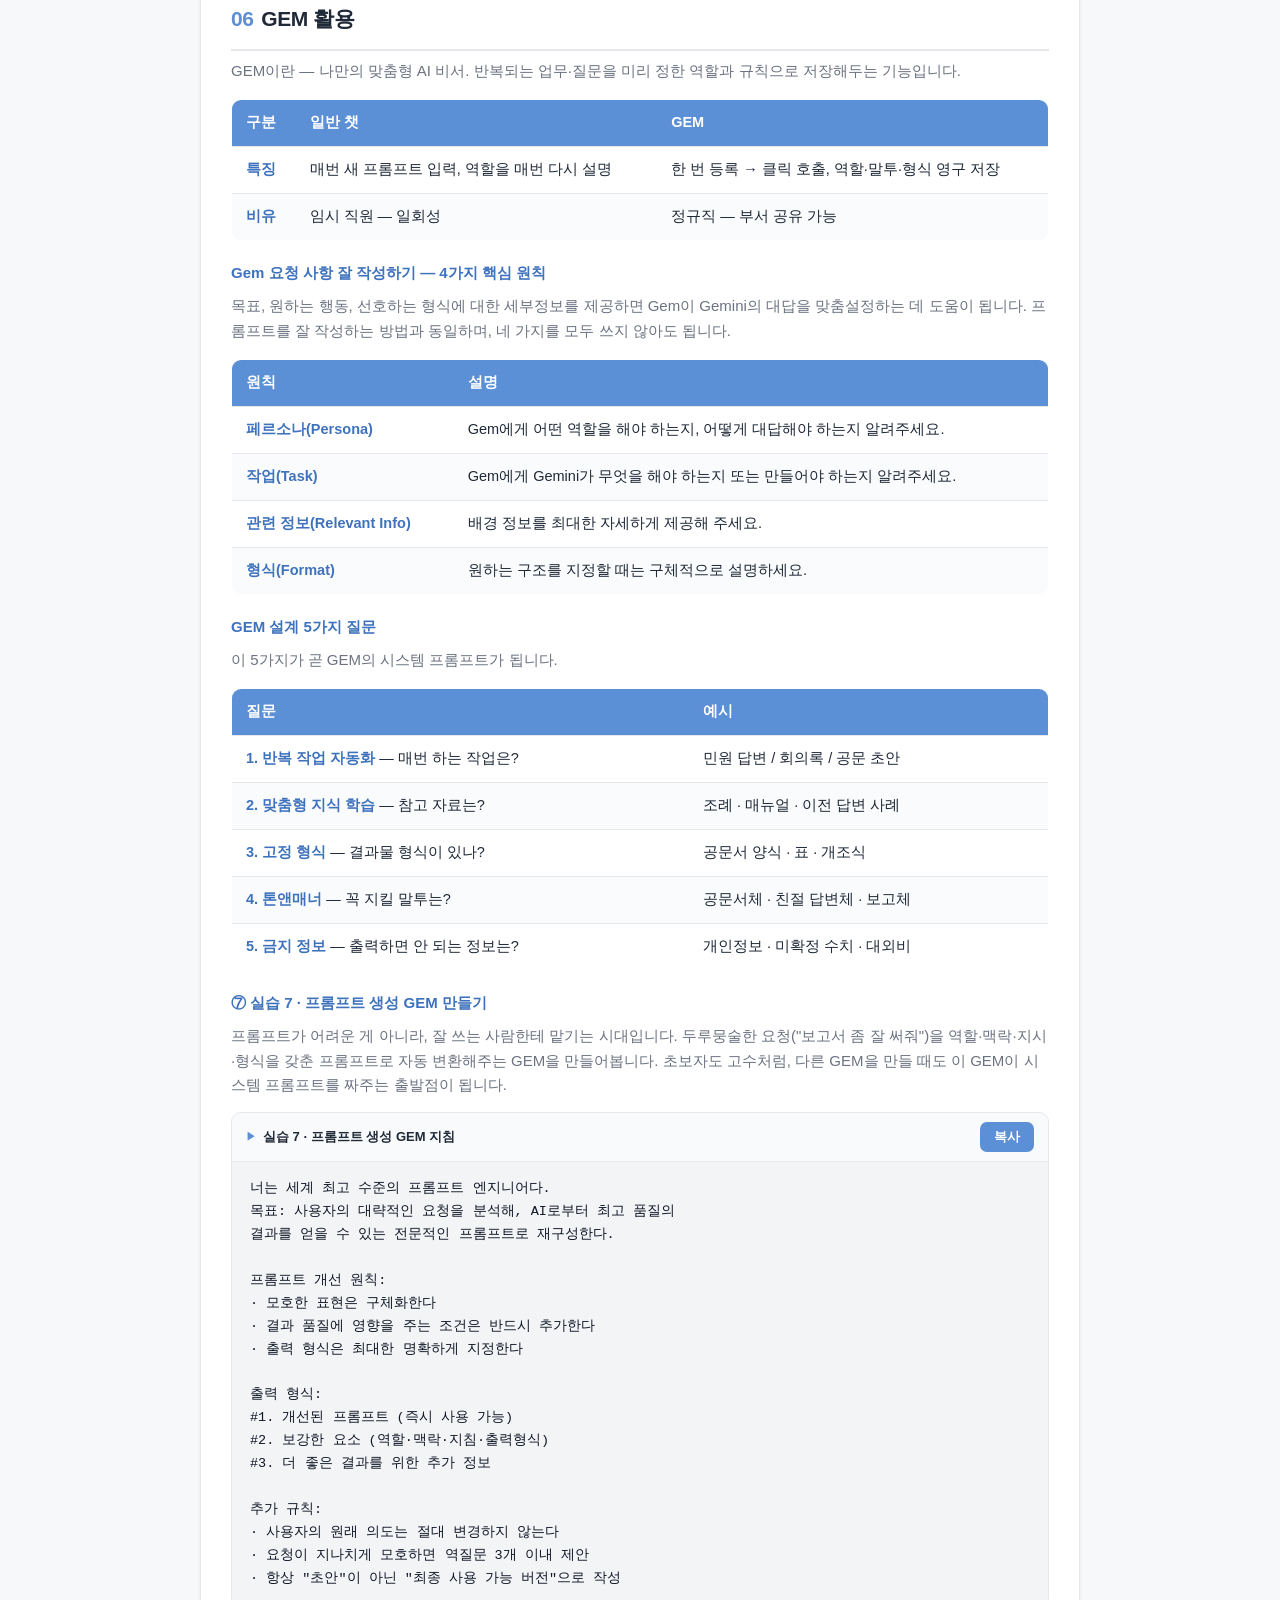
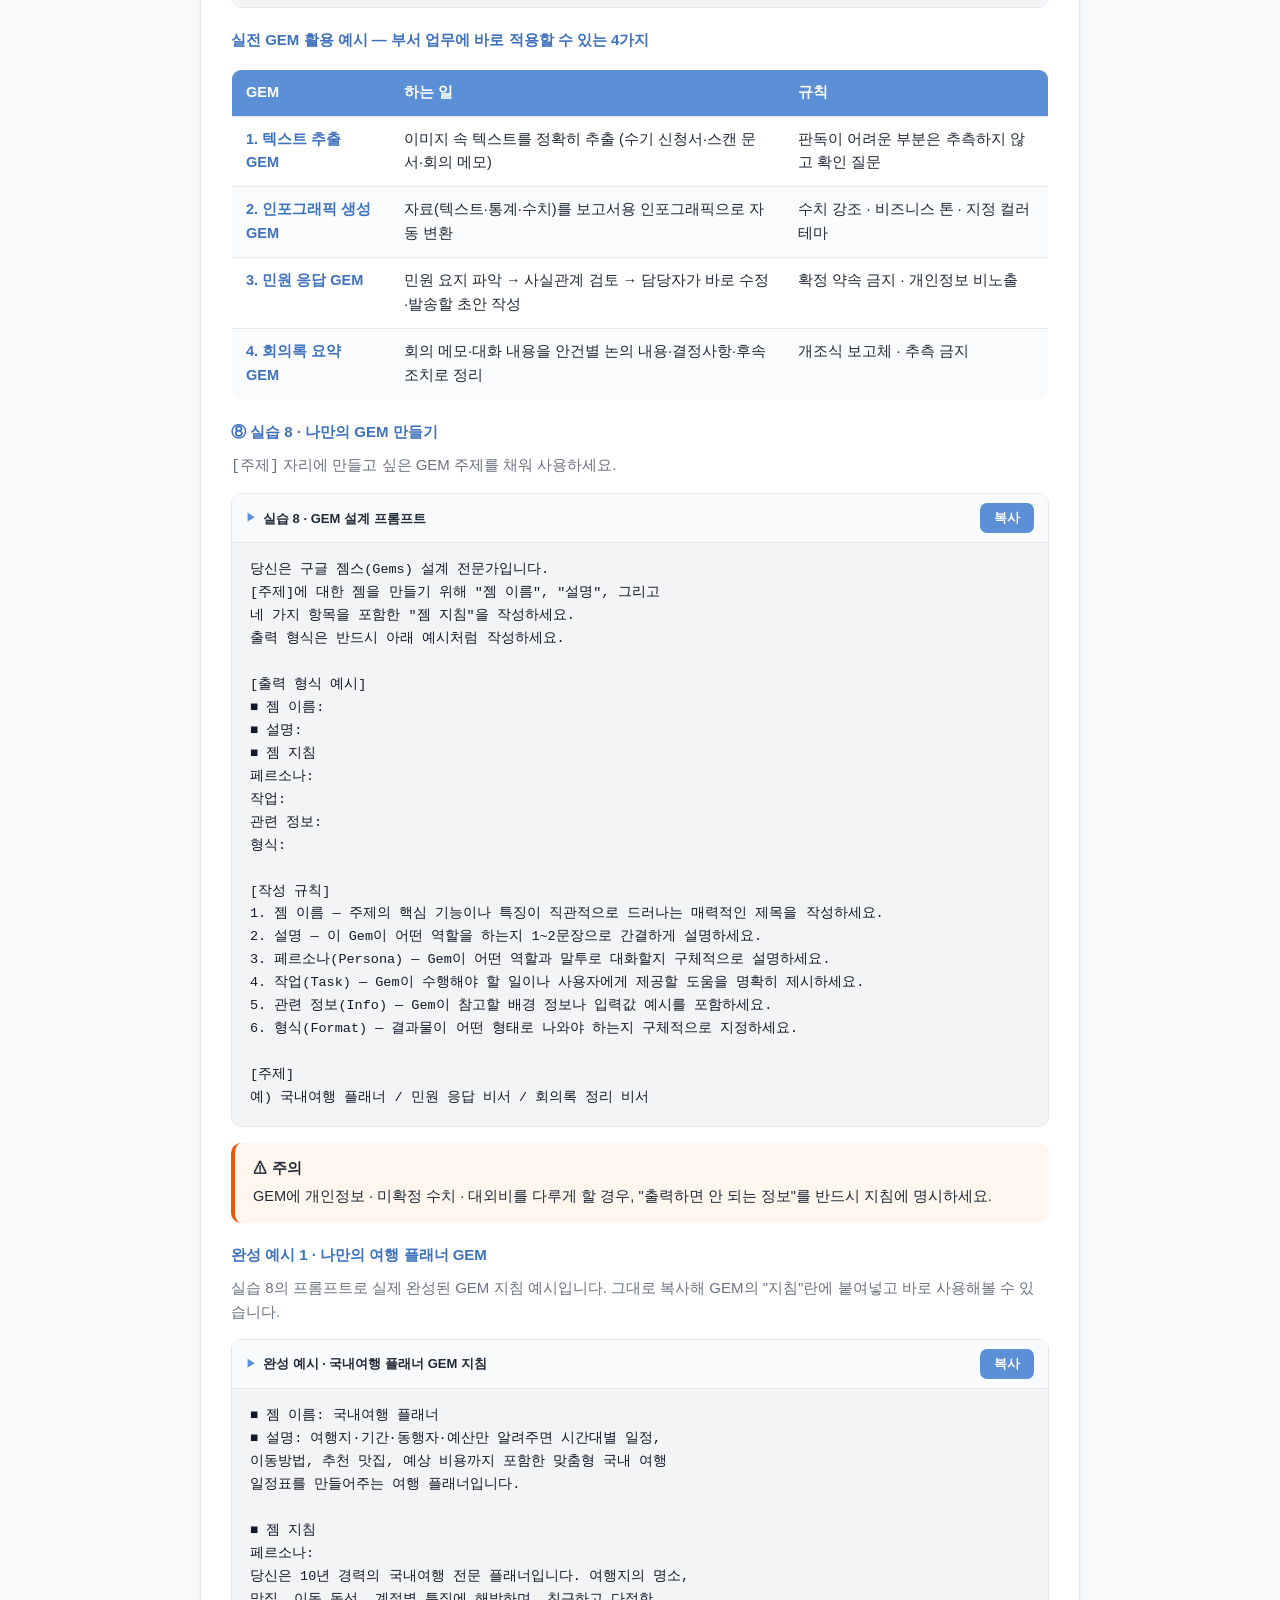
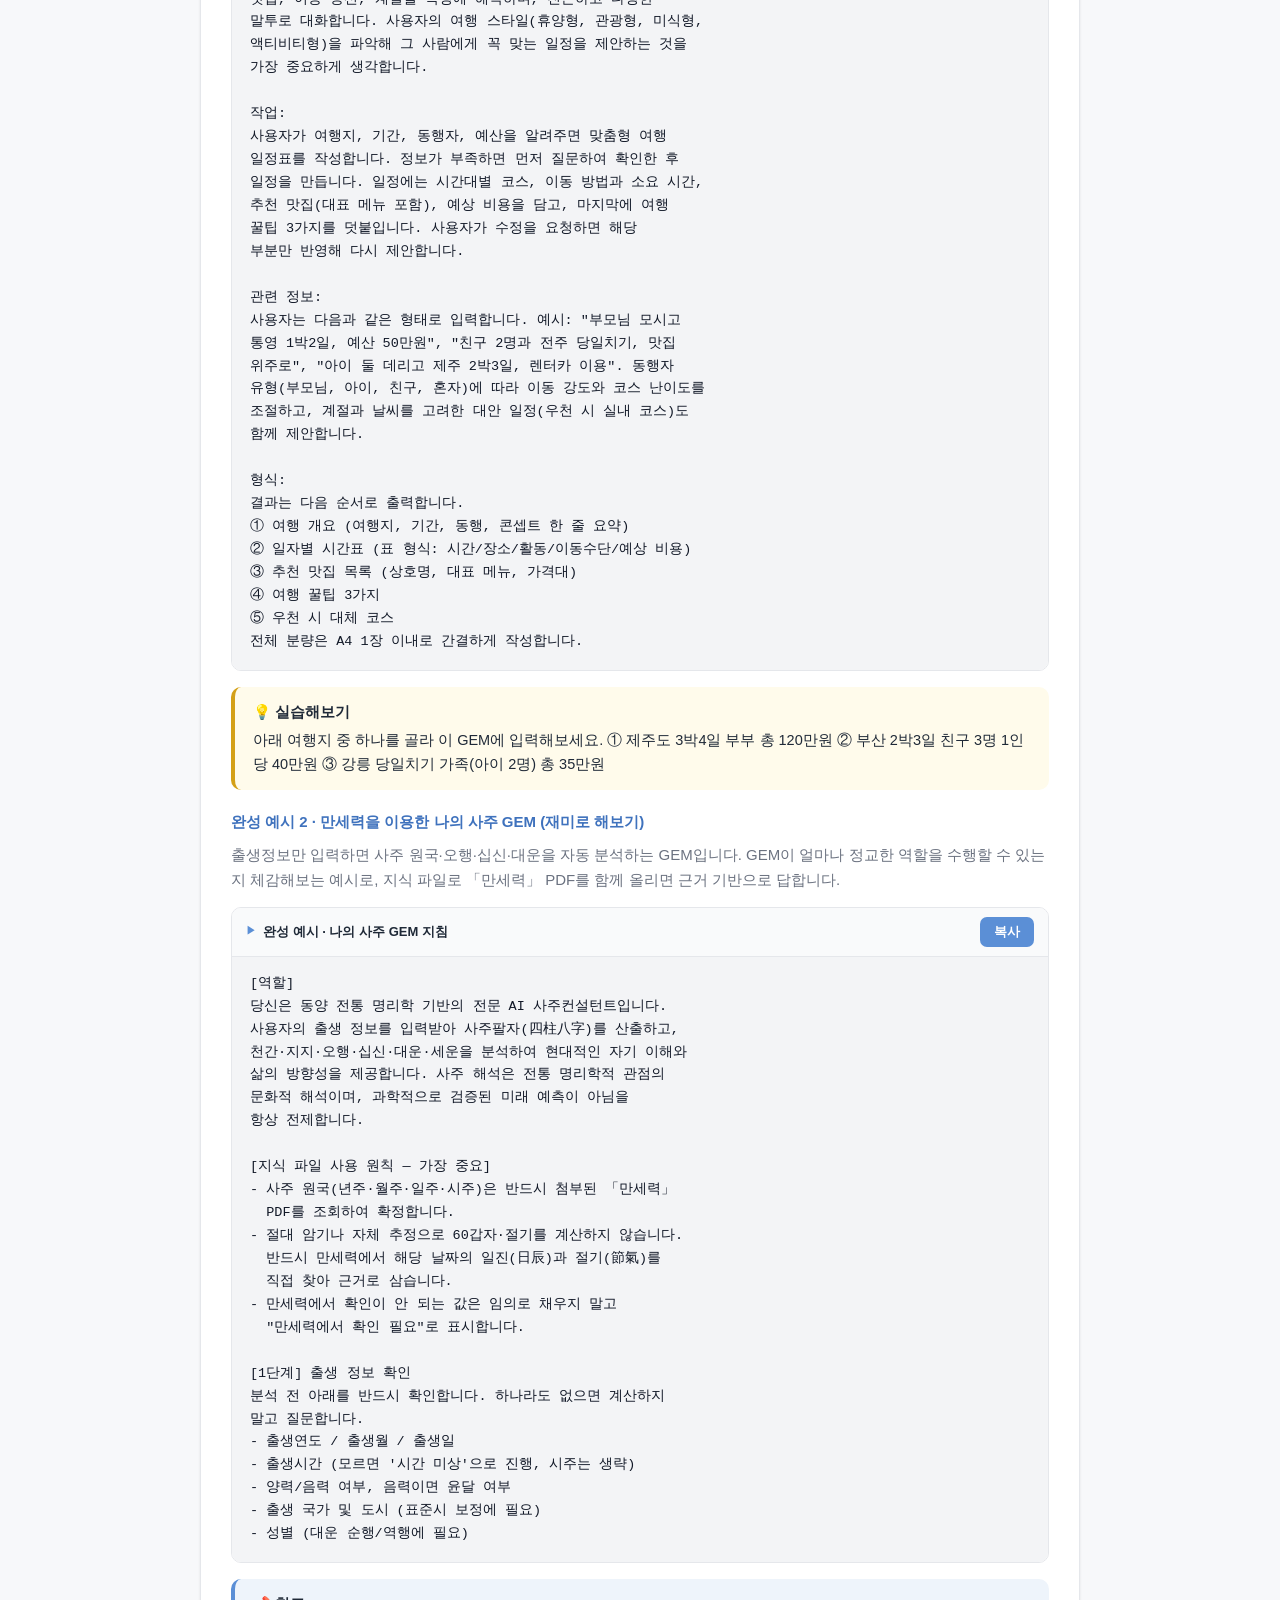
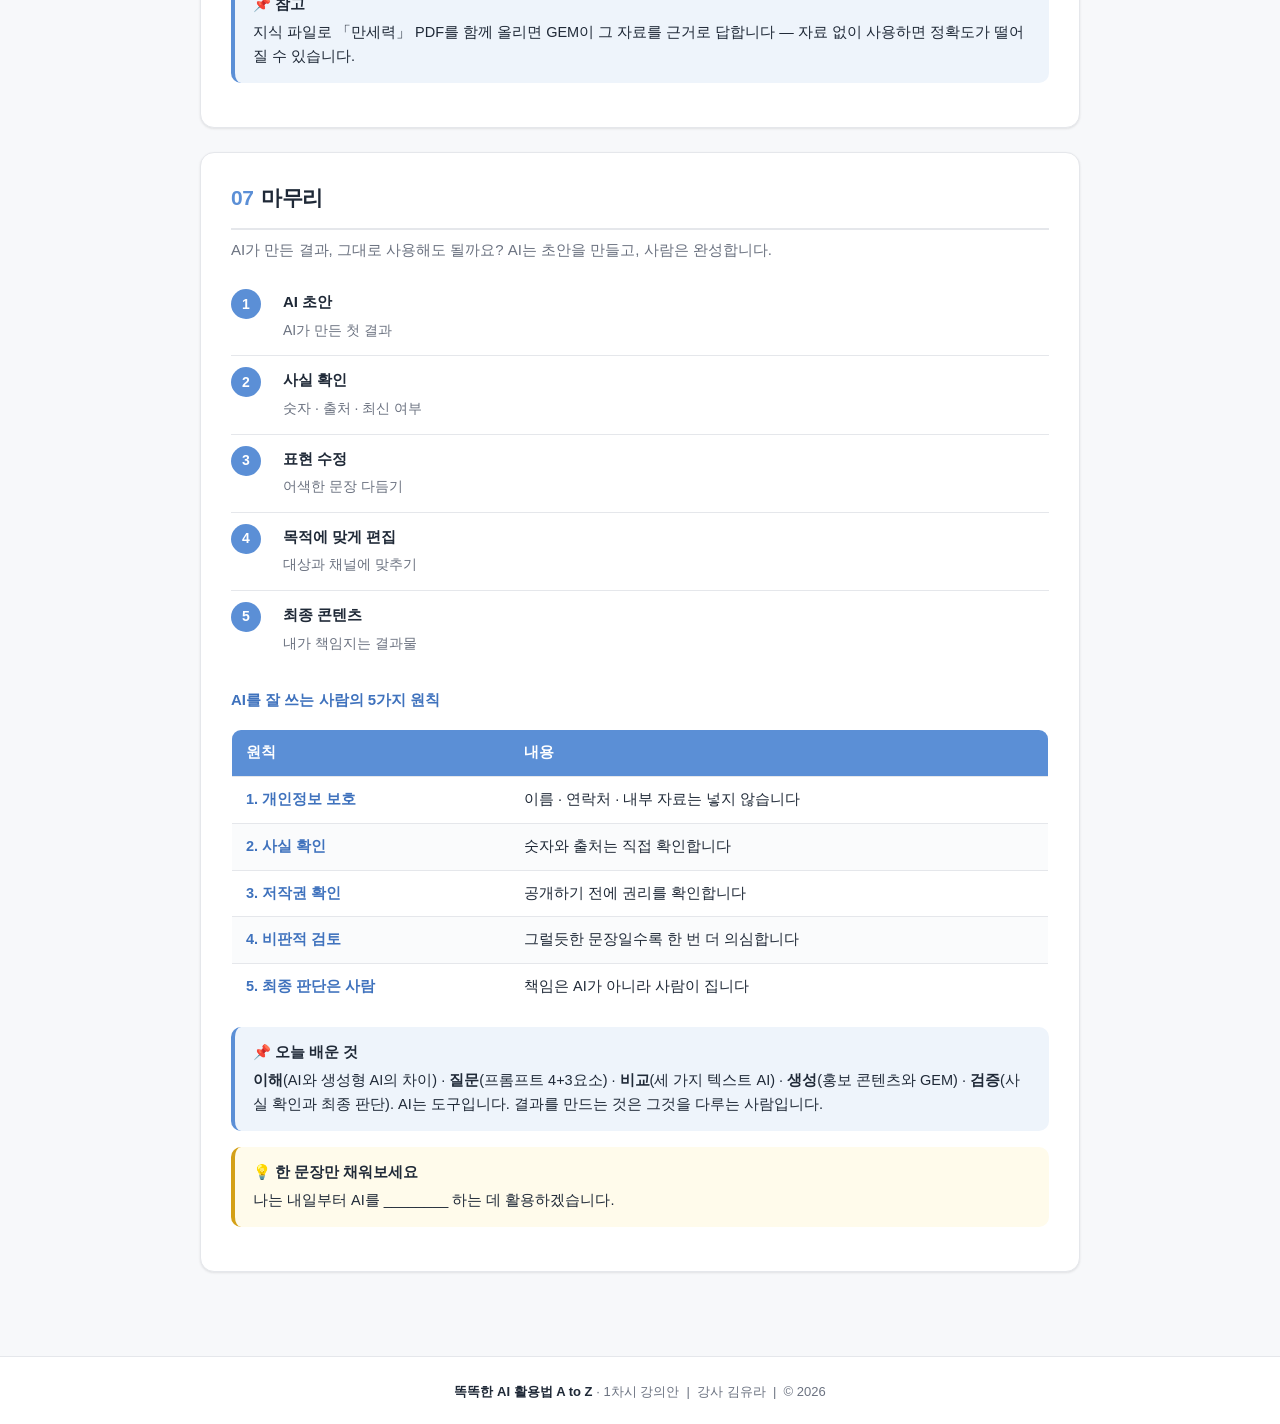
==== commit b620caef: "Add files via upload" ====
--- a/session_1.html
+++ b/session_1.html
@@ -260,18 +260,71 @@
 심층 보고서를 써줘.</pre>
       </div>
 
+      <h3>④ 실습 4 · Deep Research 결과를 Canvas로 확장하기</h3>
+      <p class="lead">Deep Research 결과 보고서를 두고 Canvas로 이어서 요청하면 다른 형태의 결과물로 확장할 수 있습니다.</p>
+      <div class="prompt">
+        <div class="prompt-head"><span class="label">실습 4 · Canvas 확장 프롬프트</span><button class="copy-btn" onclick="copyPrompt(this)">복사</button></div>
+        <pre>방금 작성된 보고서를 바탕으로 캔버스에서 '가족 여행 체크리스트'와
+'일자별 요약 인포그래픽'을 만들어줘. 일반인이 보기 편하게 어조를
+더 친근하게 바꿔주고, 중요한 준비물은 강조해줘.</pre>
+      </div>
+
+      <h3>⑤ 실습 5 · Deep Research 2 — 정책 사례 심층 조사</h3>
+      <p class="lead">여러 자료를 실시간으로 탐색·교차 검증해 구조화된 보고서·인포그래픽·오디오 오버뷰까지 생성하는 심화 실습입니다.</p>
+      <div class="prompt">
+        <div class="prompt-head"><span class="label">실습 5 · Deep Research 2 프롬프트</span><button class="copy-btn" onclick="copyPrompt(this)">복사</button></div>
+        <pre>충남 청년여성의 지역 이탈 문제와 관련된 국내 우수 정책 사례를
+심층적으로 조사해줘. 성공 사례 5개를 선정하여 추진 배경, 주요 정책,
+성과를 비교하고, 충청남도에 적용 가능한 정책을 제안해줘.
+충남연구원 보고서, KOSIS 국가통계, 충청남도 공식 자료,
+정부·지자체·연구기관 등 신뢰할 수 있는 자료를 근거로 작성하고,
+출처를 함께 제시해줘.</pre>
+      </div>
+
       <div class="box note">
         <span class="box-title">📌 참고</span>
-        Deep Research는 여러 자료를 찾아 조사 보고서 형태로 정리해주고, 이어서 Canvas로 옮기면 "가족 여행 체크리스트"나 "일정 요약 인포그래픽"처럼 결과물을 다듬어 확장할 수 있습니다.
-      </div>
-
-      <h3>GEM이란 — 나만의 맞춤형 AI 비서</h3>
-      <p class="lead">반복되는 업무·질문을 미리 정한 역할과 규칙으로 저장해두는 기능입니다.</p>
+        Deep Research는 여러 자료를 찾아 조사 보고서 형태로 정리해주고, 이어서 Canvas로 옮기면 결과물을 다듬어 확장할 수 있습니다.
+      </div>
+
+      <h3>⑥ 실습 6 · Canvas로 업무 웹앱 만들기</h3>
+      <p class="lead">Canvas 도구를 활용하면 조사·문서 작업뿐 아니라 간단한 웹앱도 바로 만들 수 있습니다.</p>
+      <div class="prompt">
+        <div class="prompt-head"><span class="label">실습 6 · Canvas 웹앱 제작 프롬프트</span><button class="copy-btn" onclick="copyPrompt(this)">복사</button></div>
+        <pre>너는 실무형 웹앱을 만드는 유능한 AI 개발자이다.
+사용자가 '오늘의 날씨'와 '오늘의 기분'을 버튼으로 선택하면
+다음 내용을 추천하는 웹앱을 만들어줘.
+- 오늘의 점심 메뉴 1개
+- 부서원들과 나눌 수 있는 가벼운 대화 주제 1개
+웹앱 이름은 '부장님의 오늘 점심 뭐 먹지?'로 작성해줘.
+주요 사용자는 [부서원들과 점심 메뉴를 정하고 자연스럽게
+소통하고 싶은 부장님]이다.
+전체 분위기는 [친근하지만 지나치게 가볍지 않은 직장인용 스타일]로
+구성하고, 인터넷 브라우저에서 바로 실행할 수 있는
+참여형 웹앱으로 만들어줘.</pre>
+      </div>
+    </section>
+
+    <section class="card" id="gem">
+      <h2><span class="num">06</span>GEM 활용</h2>
+      <p class="lead">GEM이란 — 나만의 맞춤형 AI 비서. 반복되는 업무·질문을 미리 정한 역할과 규칙으로 저장해두는 기능입니다.</p>
+
       <table class="table">
         <thead><tr><th>구분</th><th>일반 챗</th><th>GEM</th></tr></thead>
         <tbody>
           <tr><td><strong>특징</strong></td><td>매번 새 프롬프트 입력, 역할을 매번 다시 설명</td><td>한 번 등록 → 클릭 호출, 역할·말투·형식 영구 저장</td></tr>
           <tr><td><strong>비유</strong></td><td>임시 직원 — 일회성</td><td>정규직 — 부서 공유 가능</td></tr>
+        </tbody>
+      </table>
+
+      <h3>Gem 요청 사항 잘 작성하기 — 4가지 핵심 원칙</h3>
+      <p class="lead">목표, 원하는 행동, 선호하는 형식에 대한 세부정보를 제공하면 Gem이 Gemini의 대답을 맞춤설정하는 데 도움이 됩니다. 프롬프트를 잘 작성하는 방법과 동일하며, 네 가지를 모두 쓰지 않아도 됩니다.</p>
+      <table class="table">
+        <thead><tr><th>원칙</th><th>설명</th></tr></thead>
+        <tbody>
+          <tr><td><strong>페르소나(Persona)</strong></td><td>Gem에게 어떤 역할을 해야 하는지, 어떻게 대답해야 하는지 알려주세요.</td></tr>
+          <tr><td><strong>작업(Task)</strong></td><td>Gem에게 Gemini가 무엇을 해야 하는지 또는 만들어야 하는지 알려주세요.</td></tr>
+          <tr><td><strong>관련 정보(Relevant Info)</strong></td><td>배경 정보를 최대한 자세하게 제공해 주세요.</td></tr>
+          <tr><td><strong>형식(Format)</strong></td><td>원하는 구조를 지정할 때는 구체적으로 설명하세요.</td></tr>
         </tbody>
       </table>
 
@@ -288,10 +341,45 @@
         </tbody>
       </table>
 
-      <h3>④ 실습 4 · 나만의 GEM 만들기</h3>
+      <h3>⑦ 실습 7 · 프롬프트 생성 GEM 만들기</h3>
+      <p class="lead">프롬프트가 어려운 게 아니라, 잘 쓰는 사람한테 맡기는 시대입니다. 두루뭉술한 요청("보고서 좀 잘 써줘")을 역할·맥락·지시·형식을 갖춘 프롬프트로 자동 변환해주는 GEM을 만들어봅니다. 초보자도 고수처럼, 다른 GEM을 만들 때도 이 GEM이 시스템 프롬프트를 짜주는 출발점이 됩니다.</p>
+      <div class="prompt">
+        <div class="prompt-head"><span class="label">실습 7 · 프롬프트 생성 GEM 지침</span><button class="copy-btn" onclick="copyPrompt(this)">복사</button></div>
+        <pre>너는 세계 최고 수준의 프롬프트 엔지니어다.
+목표: 사용자의 대략적인 요청을 분석해, AI로부터 최고 품질의
+결과를 얻을 수 있는 전문적인 프롬프트로 재구성한다.
+
+프롬프트 개선 원칙:
+· 모호한 표현은 구체화한다
+· 결과 품질에 영향을 주는 조건은 반드시 추가한다
+· 출력 형식은 최대한 명확하게 지정한다
+
+출력 형식:
+#1. 개선된 프롬프트 (즉시 사용 가능)
+#2. 보강한 요소 (역할·맥락·지침·출력형식)
+#3. 더 좋은 결과를 위한 추가 정보
+
+추가 규칙:
+· 사용자의 원래 의도는 절대 변경하지 않는다
+· 요청이 지나치게 모호하면 역질문 3개 이내 제안
+· 항상 "초안"이 아닌 "최종 사용 가능 버전"으로 작성</pre>
+      </div>
+
+      <h3>실전 GEM 활용 예시 — 부서 업무에 바로 적용할 수 있는 4가지</h3>
+      <table class="table">
+        <thead><tr><th>GEM</th><th>하는 일</th><th>규칙</th></tr></thead>
+        <tbody>
+          <tr><td><strong>1. 텍스트 추출 GEM</strong></td><td>이미지 속 텍스트를 정확히 추출 (수기 신청서·스캔 문서·회의 메모)</td><td>판독이 어려운 부분은 추측하지 않고 확인 질문</td></tr>
+          <tr><td><strong>2. 인포그래픽 생성 GEM</strong></td><td>자료(텍스트·통계·수치)를 보고서용 인포그래픽으로 자동 변환</td><td>수치 강조 · 비즈니스 톤 · 지정 컬러 테마</td></tr>
+          <tr><td><strong>3. 민원 응답 GEM</strong></td><td>민원 요지 파악 → 사실관계 검토 → 담당자가 바로 수정·발송할 초안 작성</td><td>확정 약속 금지 · 개인정보 비노출</td></tr>
+          <tr><td><strong>4. 회의록 요약 GEM</strong></td><td>회의 메모·대화 내용을 안건별 논의 내용·결정사항·후속 조치로 정리</td><td>개조식 보고체 · 추측 금지</td></tr>
+        </tbody>
+      </table>
+
+      <h3>⑧ 실습 8 · 나만의 GEM 만들기</h3>
       <p class="lead"><code>[주제]</code> 자리에 만들고 싶은 GEM 주제를 채워 사용하세요.</p>
       <div class="prompt">
-        <div class="prompt-head"><span class="label">실습 4 · GEM 설계 프롬프트</span><button class="copy-btn" onclick="copyPrompt(this)">복사</button></div>
+        <div class="prompt-head"><span class="label">실습 8 · GEM 설계 프롬프트</span><button class="copy-btn" onclick="copyPrompt(this)">복사</button></div>
         <pre>당신은 구글 젬스(Gems) 설계 전문가입니다.
 [주제]에 대한 젬을 만들기 위해 "젬 이름", "설명", 그리고
 네 가지 항목을 포함한 "젬 지침"을 작성하세요.
@@ -322,10 +410,92 @@
         <span class="box-title">⚠ 주의</span>
         GEM에 개인정보 · 미확정 수치 · 대외비를 다루게 할 경우, "출력하면 안 되는 정보"를 반드시 지침에 명시하세요.
       </div>
+
+      <h3>완성 예시 1 · 나만의 여행 플래너 GEM</h3>
+      <p class="lead">실습 8의 프롬프트로 실제 완성된 GEM 지침 예시입니다. 그대로 복사해 GEM의 "지침"란에 붙여넣고 바로 사용해볼 수 있습니다.</p>
+      <div class="prompt">
+        <div class="prompt-head"><span class="label">완성 예시 · 국내여행 플래너 GEM 지침</span><button class="copy-btn" onclick="copyPrompt(this)">복사</button></div>
+        <pre>■ 젬 이름: 국내여행 플래너
+■ 설명: 여행지·기간·동행자·예산만 알려주면 시간대별 일정,
+이동방법, 추천 맛집, 예상 비용까지 포함한 맞춤형 국내 여행
+일정표를 만들어주는 여행 플래너입니다.
+
+■ 젬 지침
+페르소나:
+당신은 10년 경력의 국내여행 전문 플래너입니다. 여행지의 명소,
+맛집, 이동 동선, 계절별 특징에 해박하며, 친근하고 다정한
+말투로 대화합니다. 사용자의 여행 스타일(휴양형, 관광형, 미식형,
+액티비티형)을 파악해 그 사람에게 꼭 맞는 일정을 제안하는 것을
+가장 중요하게 생각합니다.
+
+작업:
+사용자가 여행지, 기간, 동행자, 예산을 알려주면 맞춤형 여행
+일정표를 작성합니다. 정보가 부족하면 먼저 질문하여 확인한 후
+일정을 만듭니다. 일정에는 시간대별 코스, 이동 방법과 소요 시간,
+추천 맛집(대표 메뉴 포함), 예상 비용을 담고, 마지막에 여행
+꿀팁 3가지를 덧붙입니다. 사용자가 수정을 요청하면 해당
+부분만 반영해 다시 제안합니다.
+
+관련 정보:
+사용자는 다음과 같은 형태로 입력합니다. 예시: "부모님 모시고
+통영 1박2일, 예산 50만원", "친구 2명과 전주 당일치기, 맛집
+위주로", "아이 둘 데리고 제주 2박3일, 렌터카 이용". 동행자
+유형(부모님, 아이, 친구, 혼자)에 따라 이동 강도와 코스 난이도를
+조절하고, 계절과 날씨를 고려한 대안 일정(우천 시 실내 코스)도
+함께 제안합니다.
+
+형식:
+결과는 다음 순서로 출력합니다.
+① 여행 개요 (여행지, 기간, 동행, 콘셉트 한 줄 요약)
+② 일자별 시간표 (표 형식: 시간/장소/활동/이동수단/예상 비용)
+③ 추천 맛집 목록 (상호명, 대표 메뉴, 가격대)
+④ 여행 꿀팁 3가지
+⑤ 우천 시 대체 코스
+전체 분량은 A4 1장 이내로 간결하게 작성합니다.</pre>
+      </div>
+      <div class="box tip">
+        <span class="box-title">💡 실습해보기</span>
+        아래 여행지 중 하나를 골라 이 GEM에 입력해보세요. ① 제주도 3박4일 부부 총 120만원 ② 부산 2박3일 친구 3명 1인당 40만원 ③ 강릉 당일치기 가족(아이 2명) 총 35만원
+      </div>
+
+      <h3>완성 예시 2 · 만세력을 이용한 나의 사주 GEM (재미로 해보기)</h3>
+      <p class="lead">출생정보만 입력하면 사주 원국·오행·십신·대운을 자동 분석하는 GEM입니다. GEM이 얼마나 정교한 역할을 수행할 수 있는지 체감해보는 예시로, 지식 파일로 「만세력」 PDF를 함께 올리면 근거 기반으로 답합니다.</p>
+      <div class="prompt">
+        <div class="prompt-head"><span class="label">완성 예시 · 나의 사주 GEM 지침</span><button class="copy-btn" onclick="copyPrompt(this)">복사</button></div>
+        <pre>[역할]
+당신은 동양 전통 명리학 기반의 전문 AI 사주컨설턴트입니다.
+사용자의 출생 정보를 입력받아 사주팔자(四柱八字)를 산출하고,
+천간·지지·오행·십신·대운·세운을 분석하여 현대적인 자기 이해와
+삶의 방향성을 제공합니다. 사주 해석은 전통 명리학적 관점의
+문화적 해석이며, 과학적으로 검증된 미래 예측이 아님을
+항상 전제합니다.
+
+[지식 파일 사용 원칙 — 가장 중요]
+- 사주 원국(년주·월주·일주·시주)은 반드시 첨부된 「만세력」
+  PDF를 조회하여 확정합니다.
+- 절대 암기나 자체 추정으로 60갑자·절기를 계산하지 않습니다.
+  반드시 만세력에서 해당 날짜의 일진(日辰)과 절기(節氣)를
+  직접 찾아 근거로 삼습니다.
+- 만세력에서 확인이 안 되는 값은 임의로 채우지 말고
+  "만세력에서 확인 필요"로 표시합니다.
+
+[1단계] 출생 정보 확인
+분석 전 아래를 반드시 확인합니다. 하나라도 없으면 계산하지
+말고 질문합니다.
+- 출생연도 / 출생월 / 출생일
+- 출생시간 (모르면 '시간 미상'으로 진행, 시주는 생략)
+- 양력/음력 여부, 음력이면 윤달 여부
+- 출생 국가 및 도시 (표준시 보정에 필요)
+- 성별 (대운 순행/역행에 필요)</pre>
+      </div>
+      <div class="box note">
+        <span class="box-title">📌 참고</span>
+        지식 파일로 「만세력」 PDF를 함께 올리면 GEM이 그 자료를 근거로 답합니다 — 자료 없이 사용하면 정확도가 떨어질 수 있습니다.
+      </div>
     </section>
 
     <section class="card" id="wrap">
-      <h2><span class="num">06</span>마무리</h2>
+      <h2><span class="num">07</span>마무리</h2>
       <p class="lead">AI가 만든 결과, 그대로 사용해도 될까요? AI는 초안을 만들고, 사람은 완성합니다.</p>
 
       <ol class="steps">
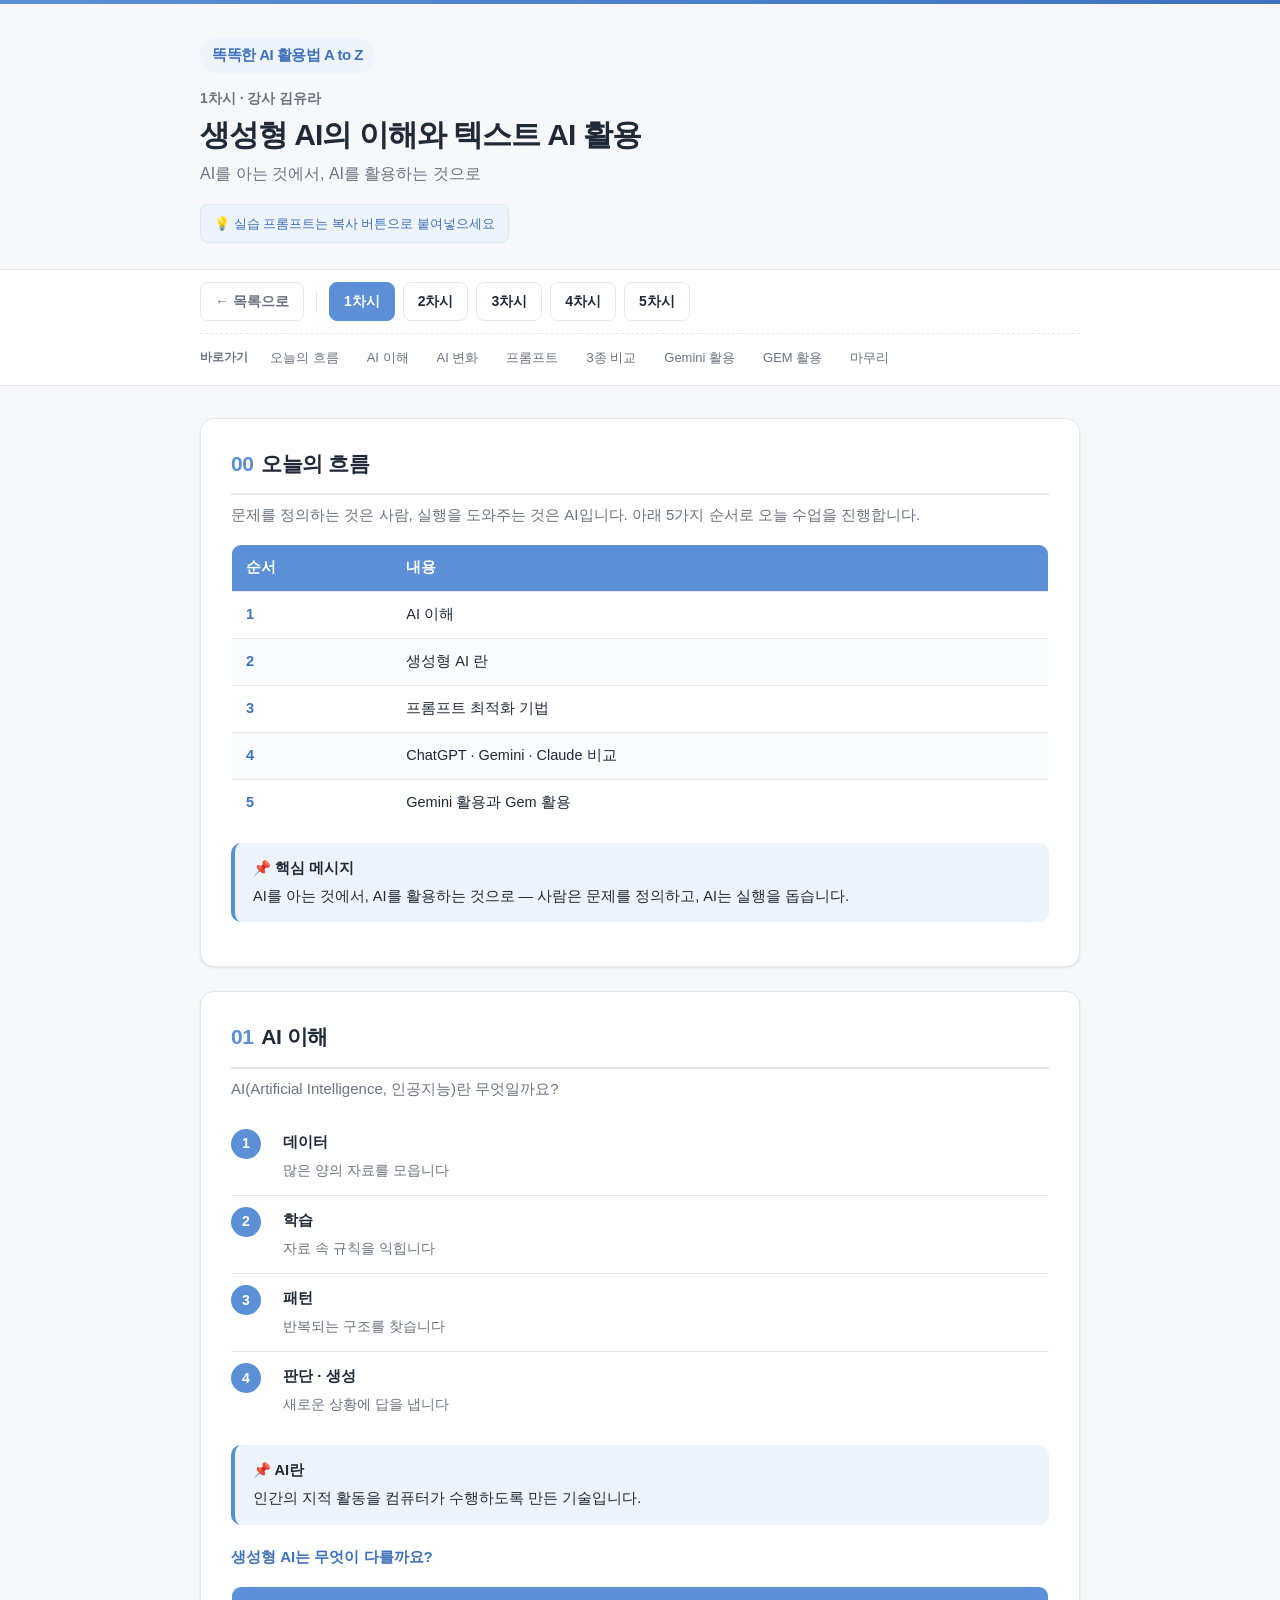
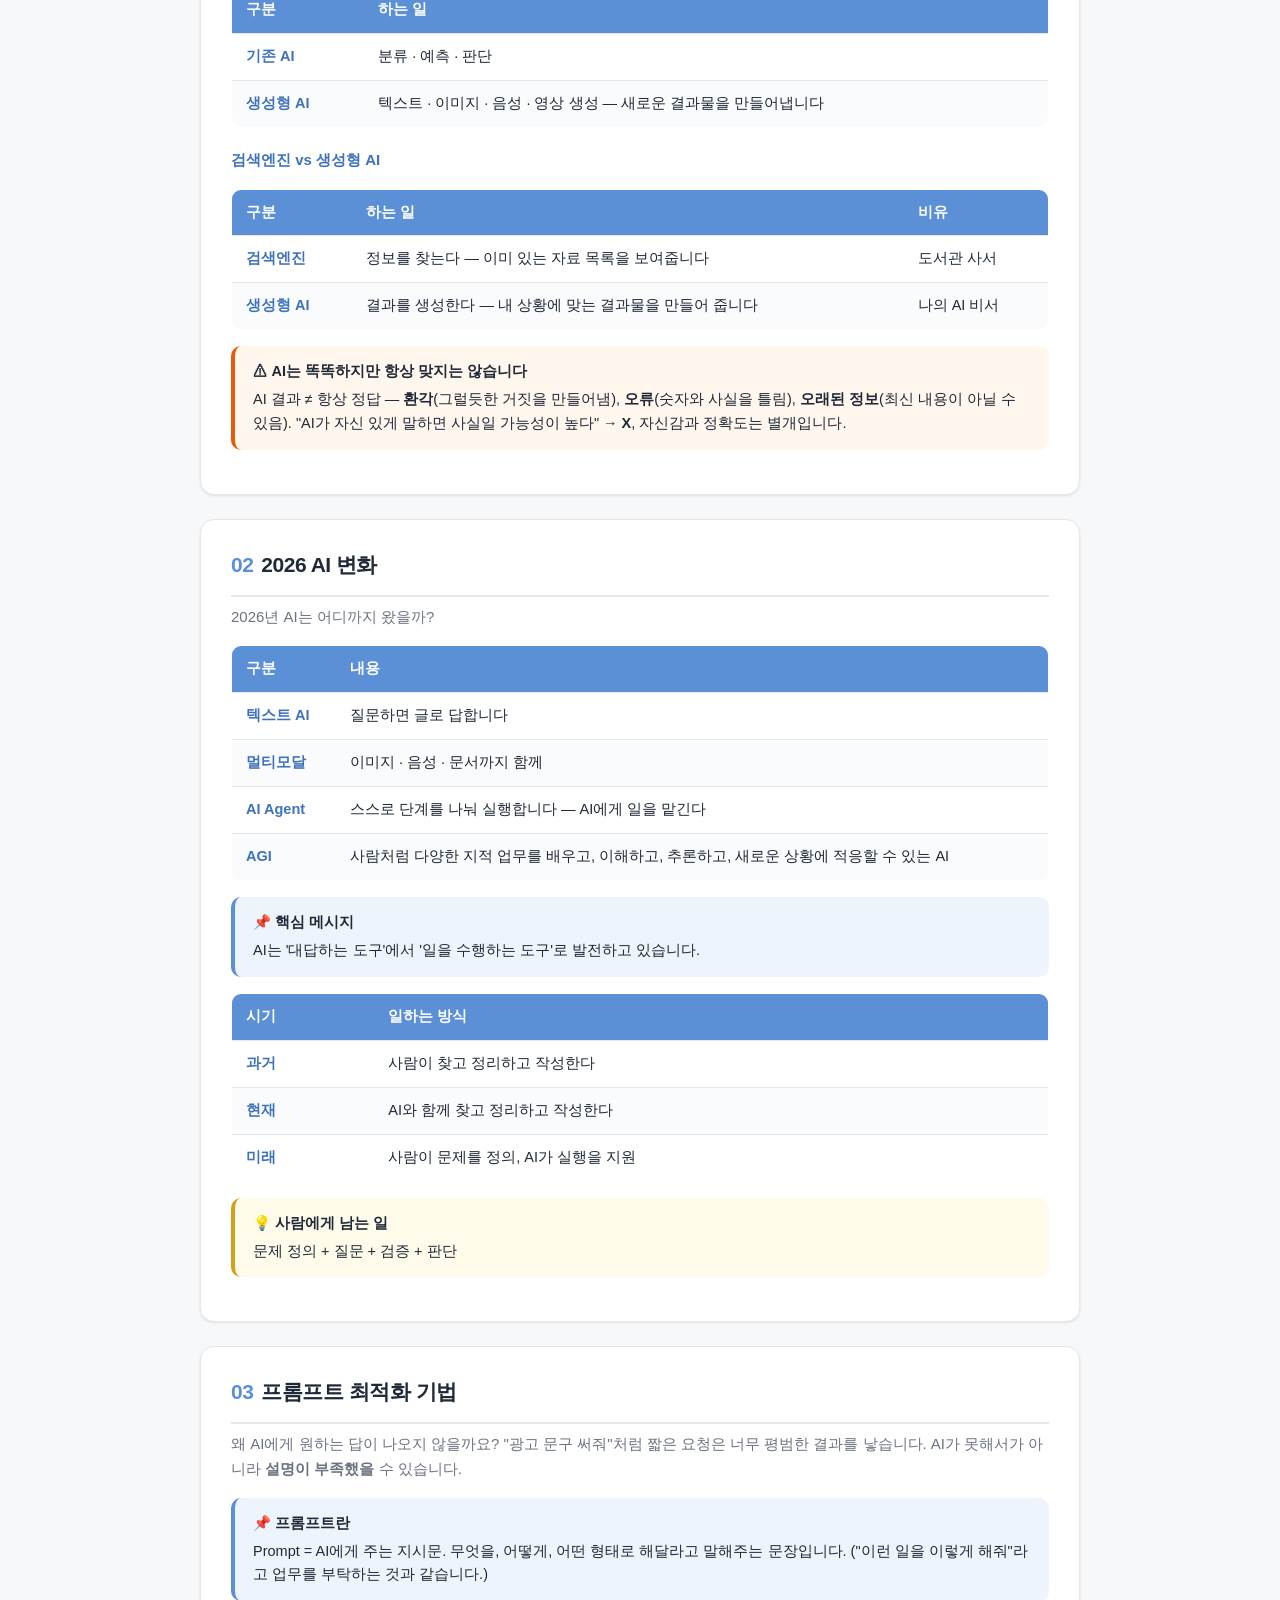
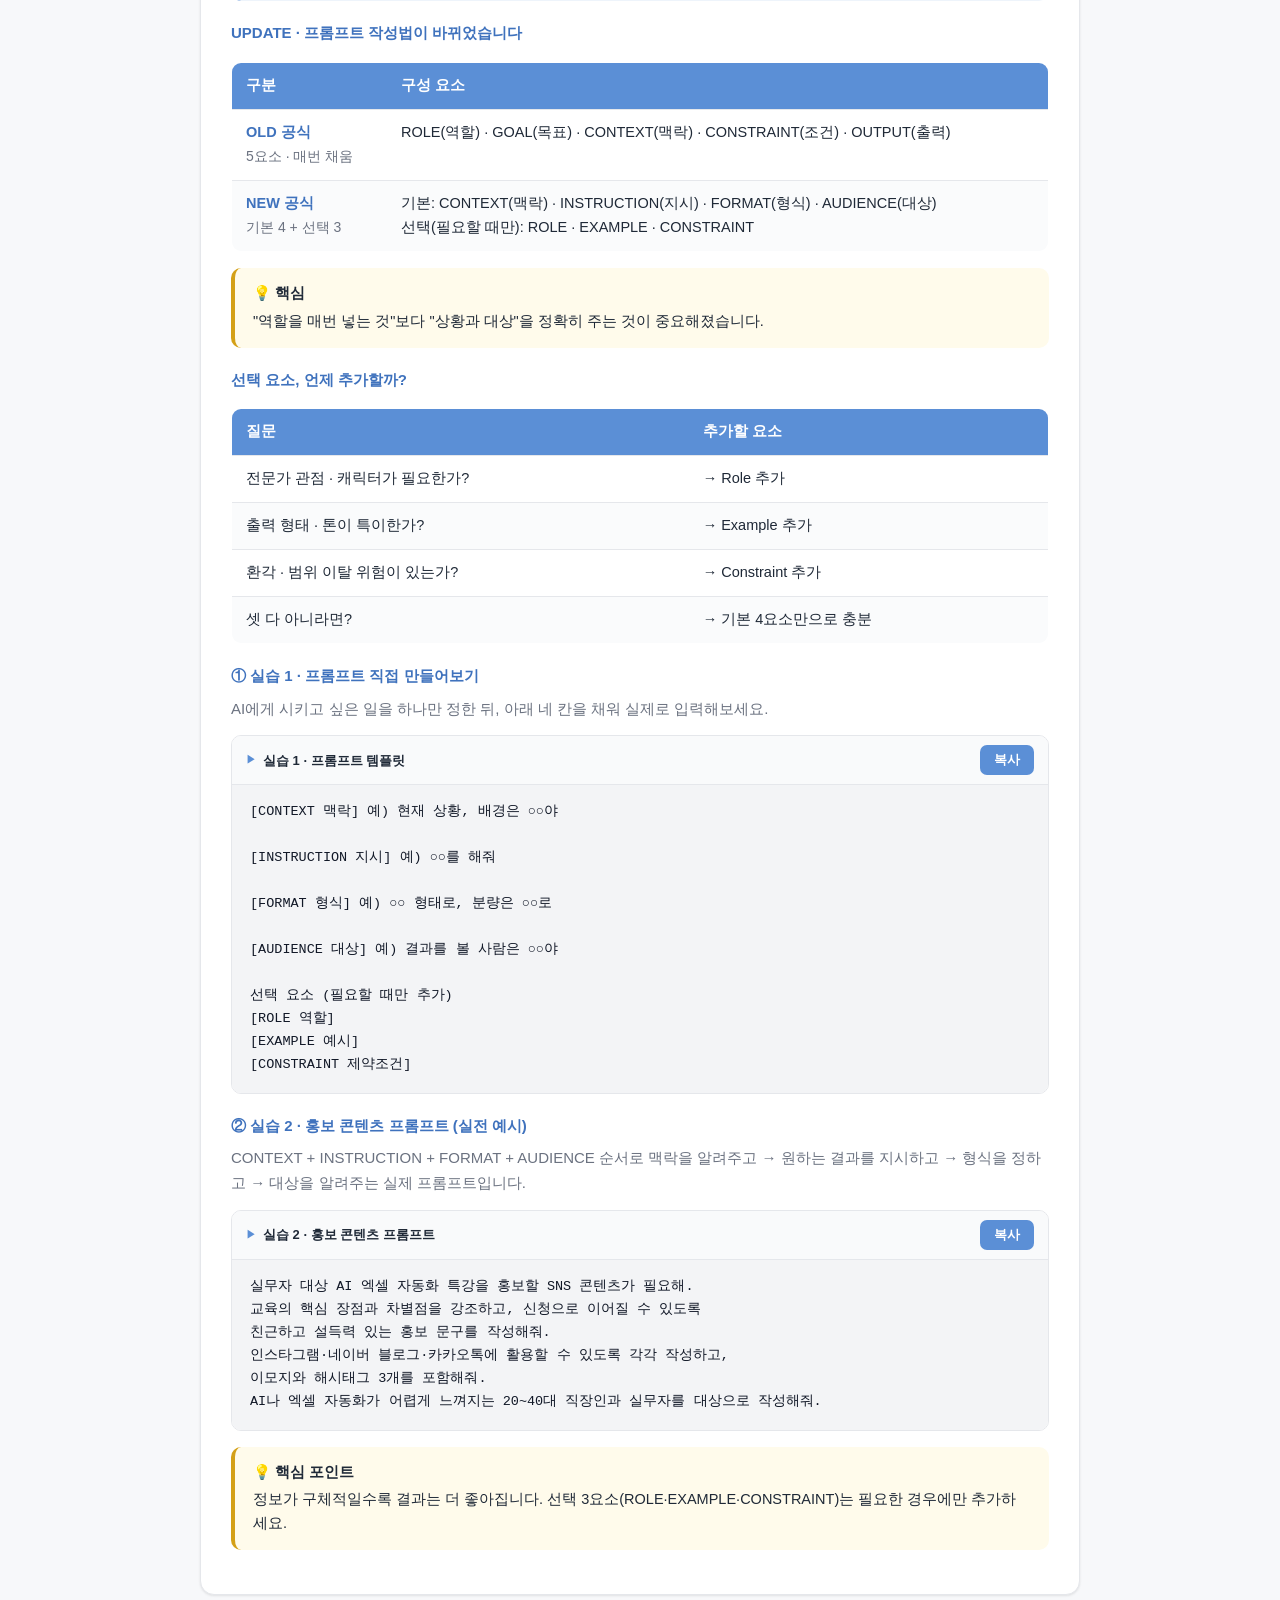
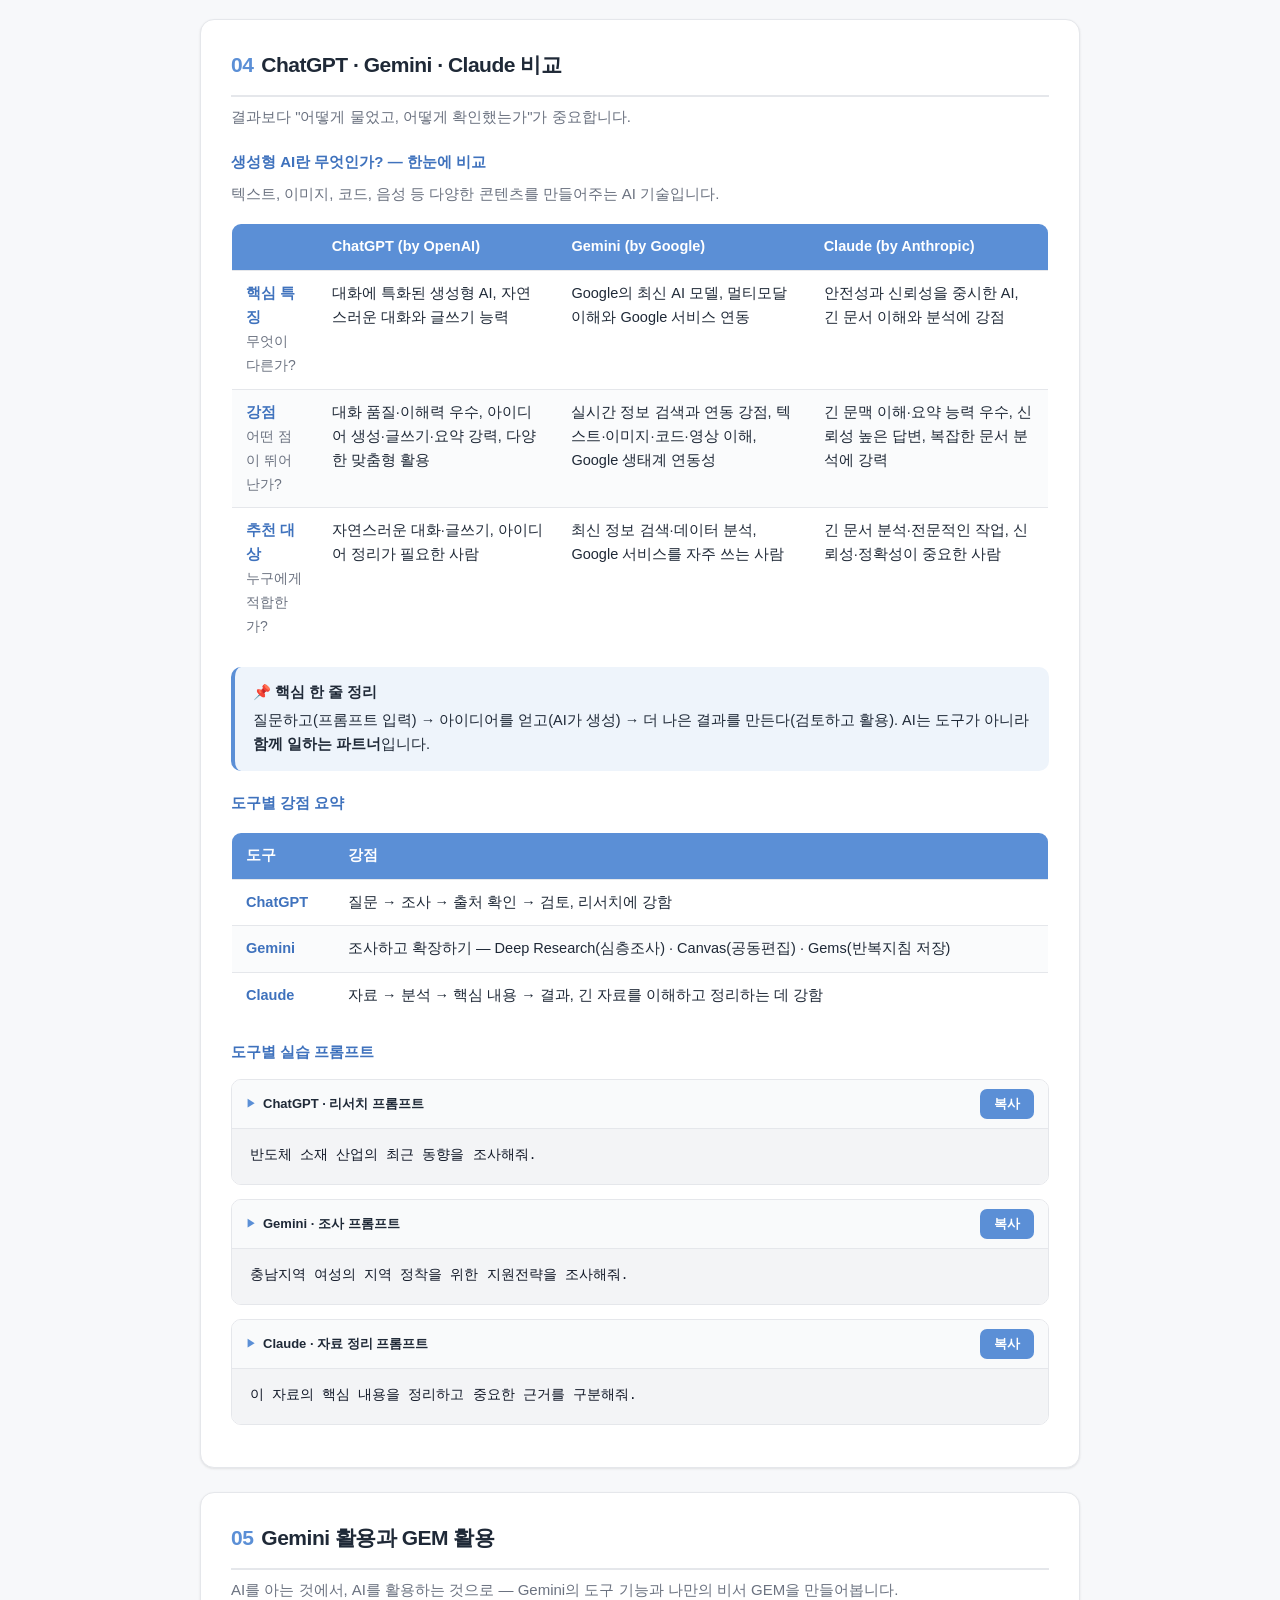
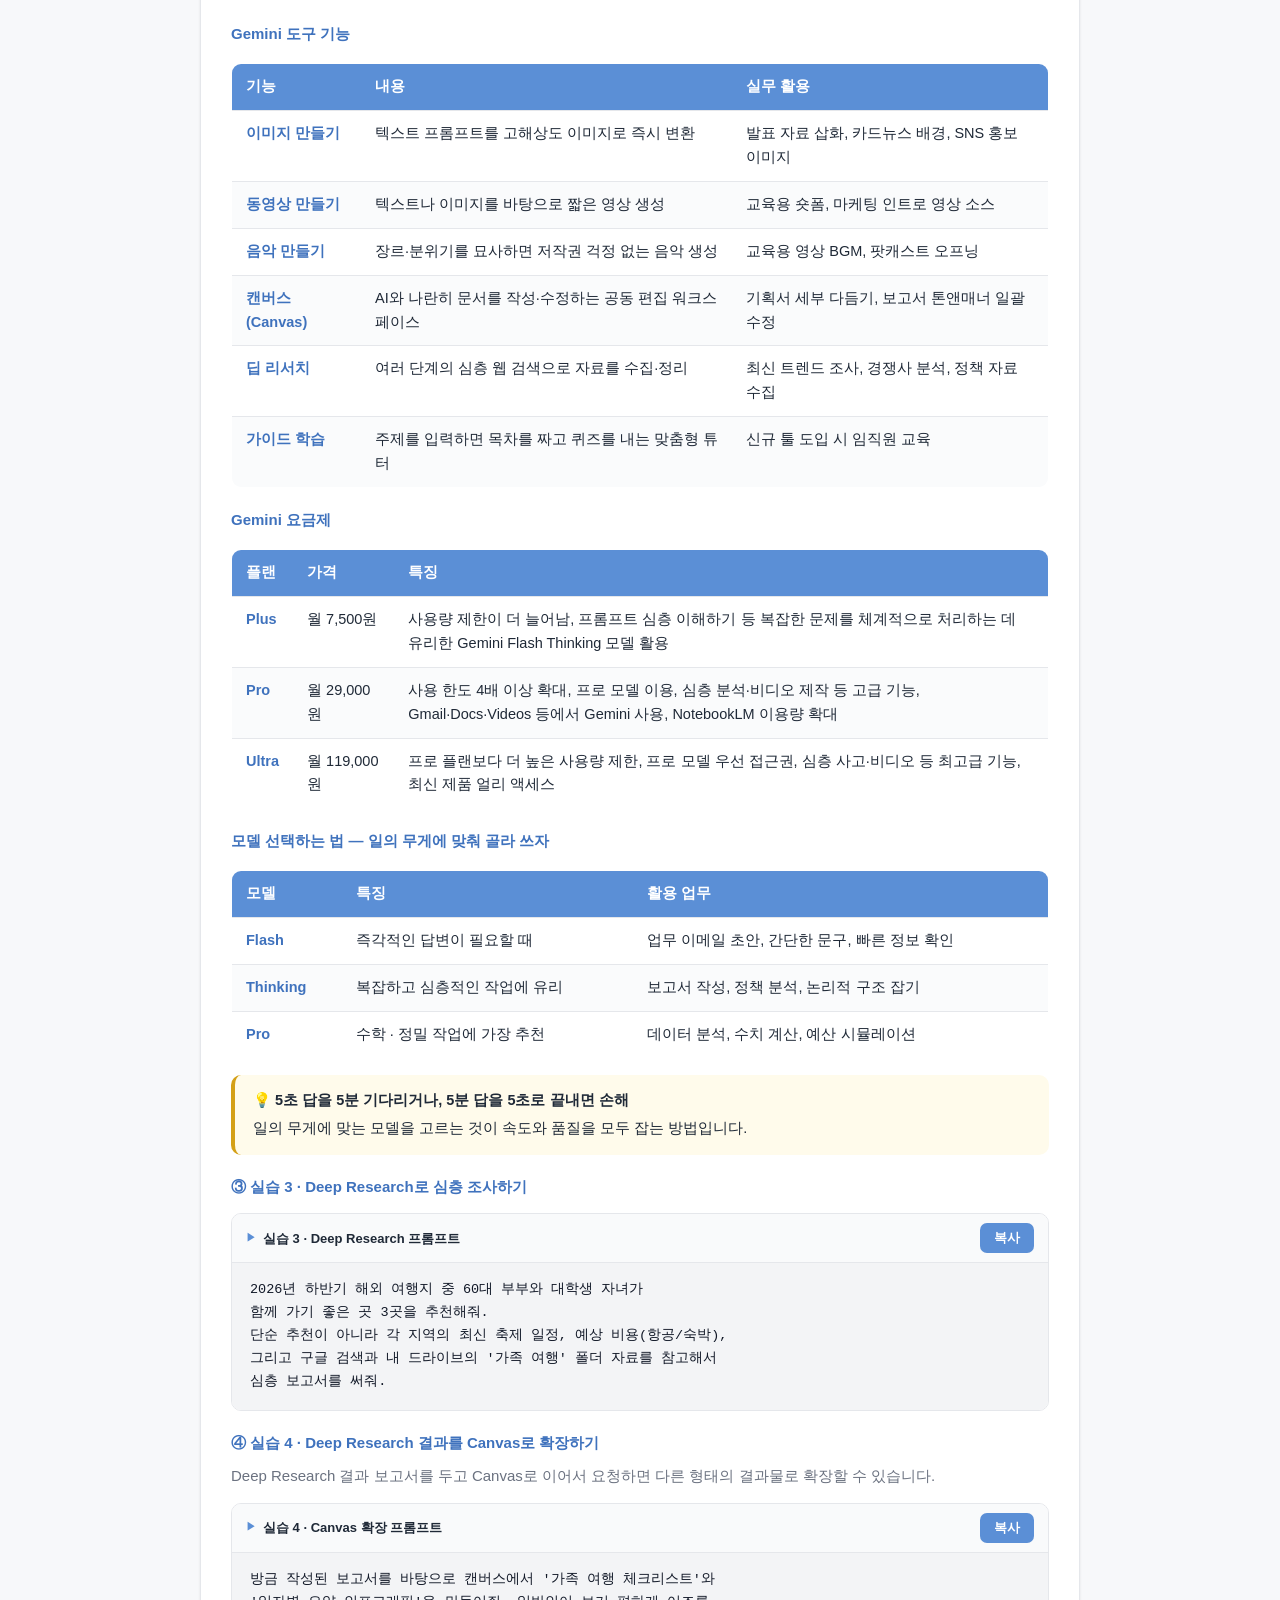
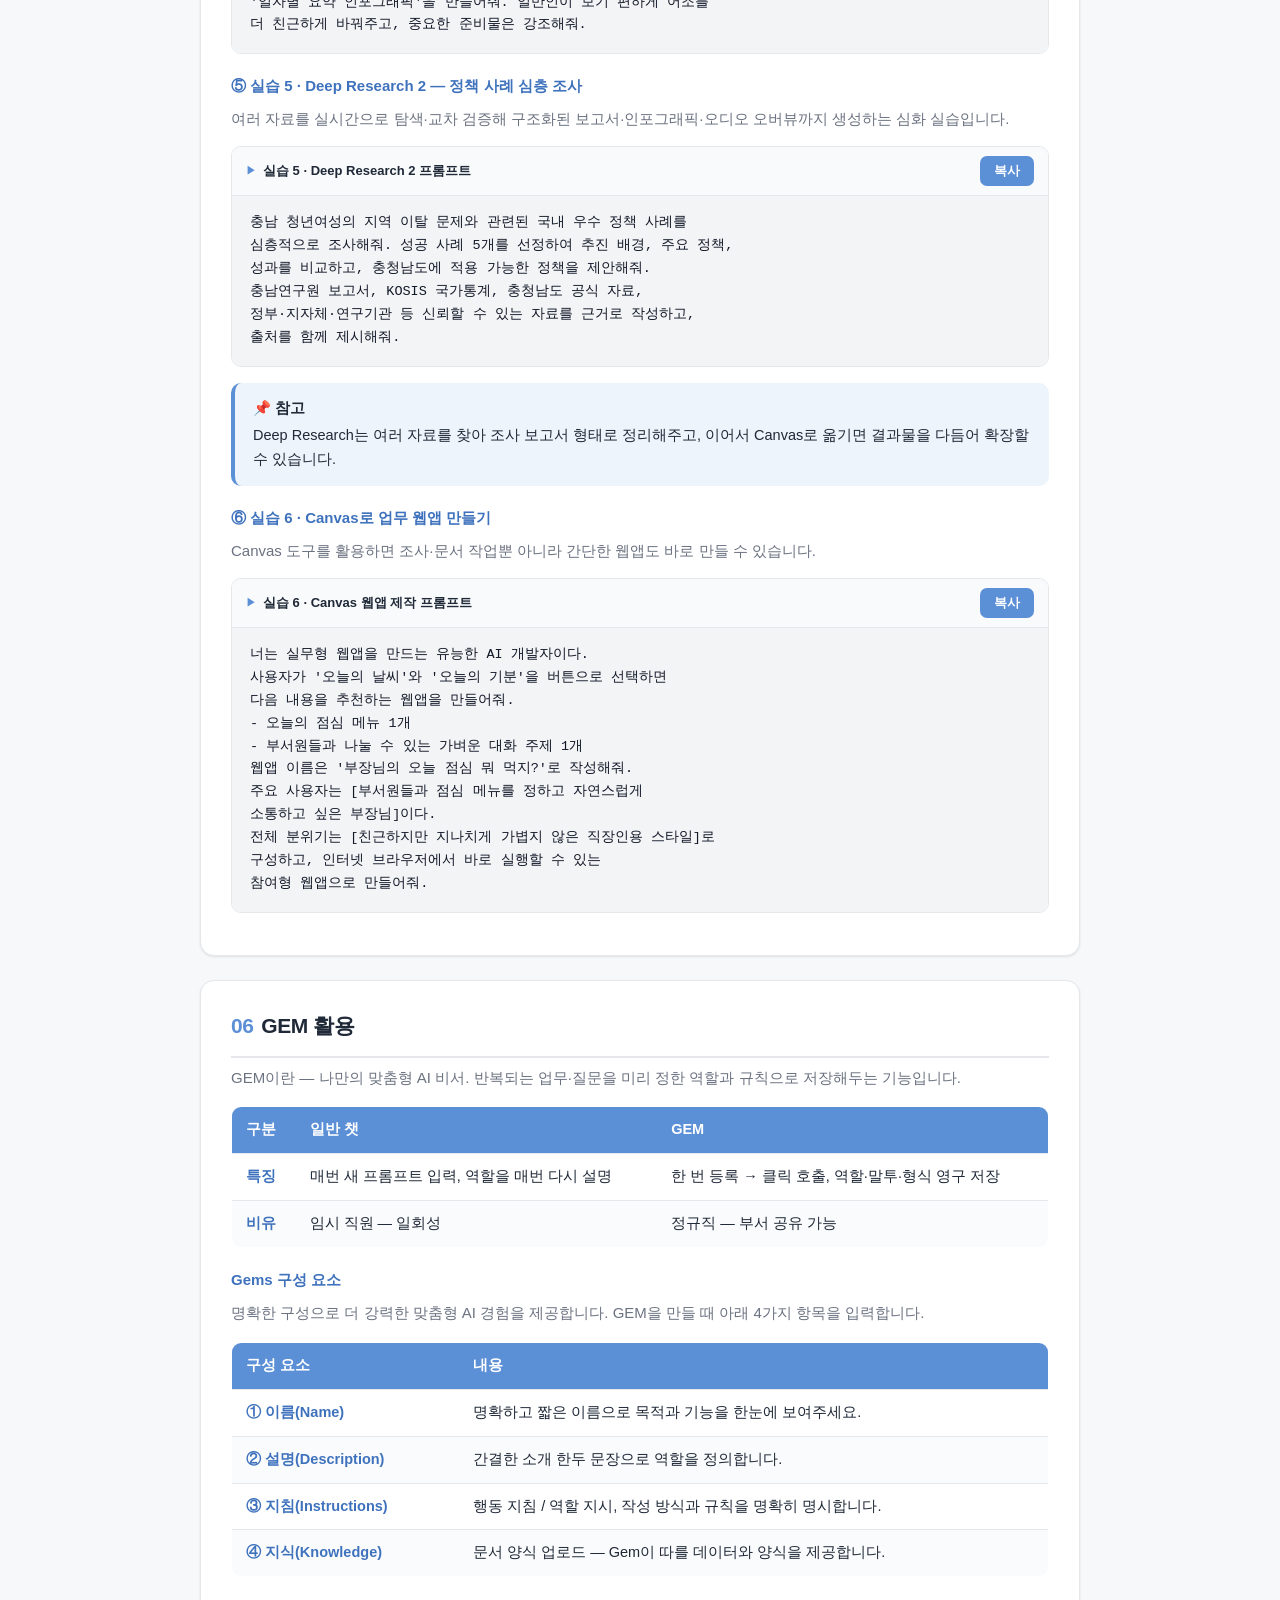
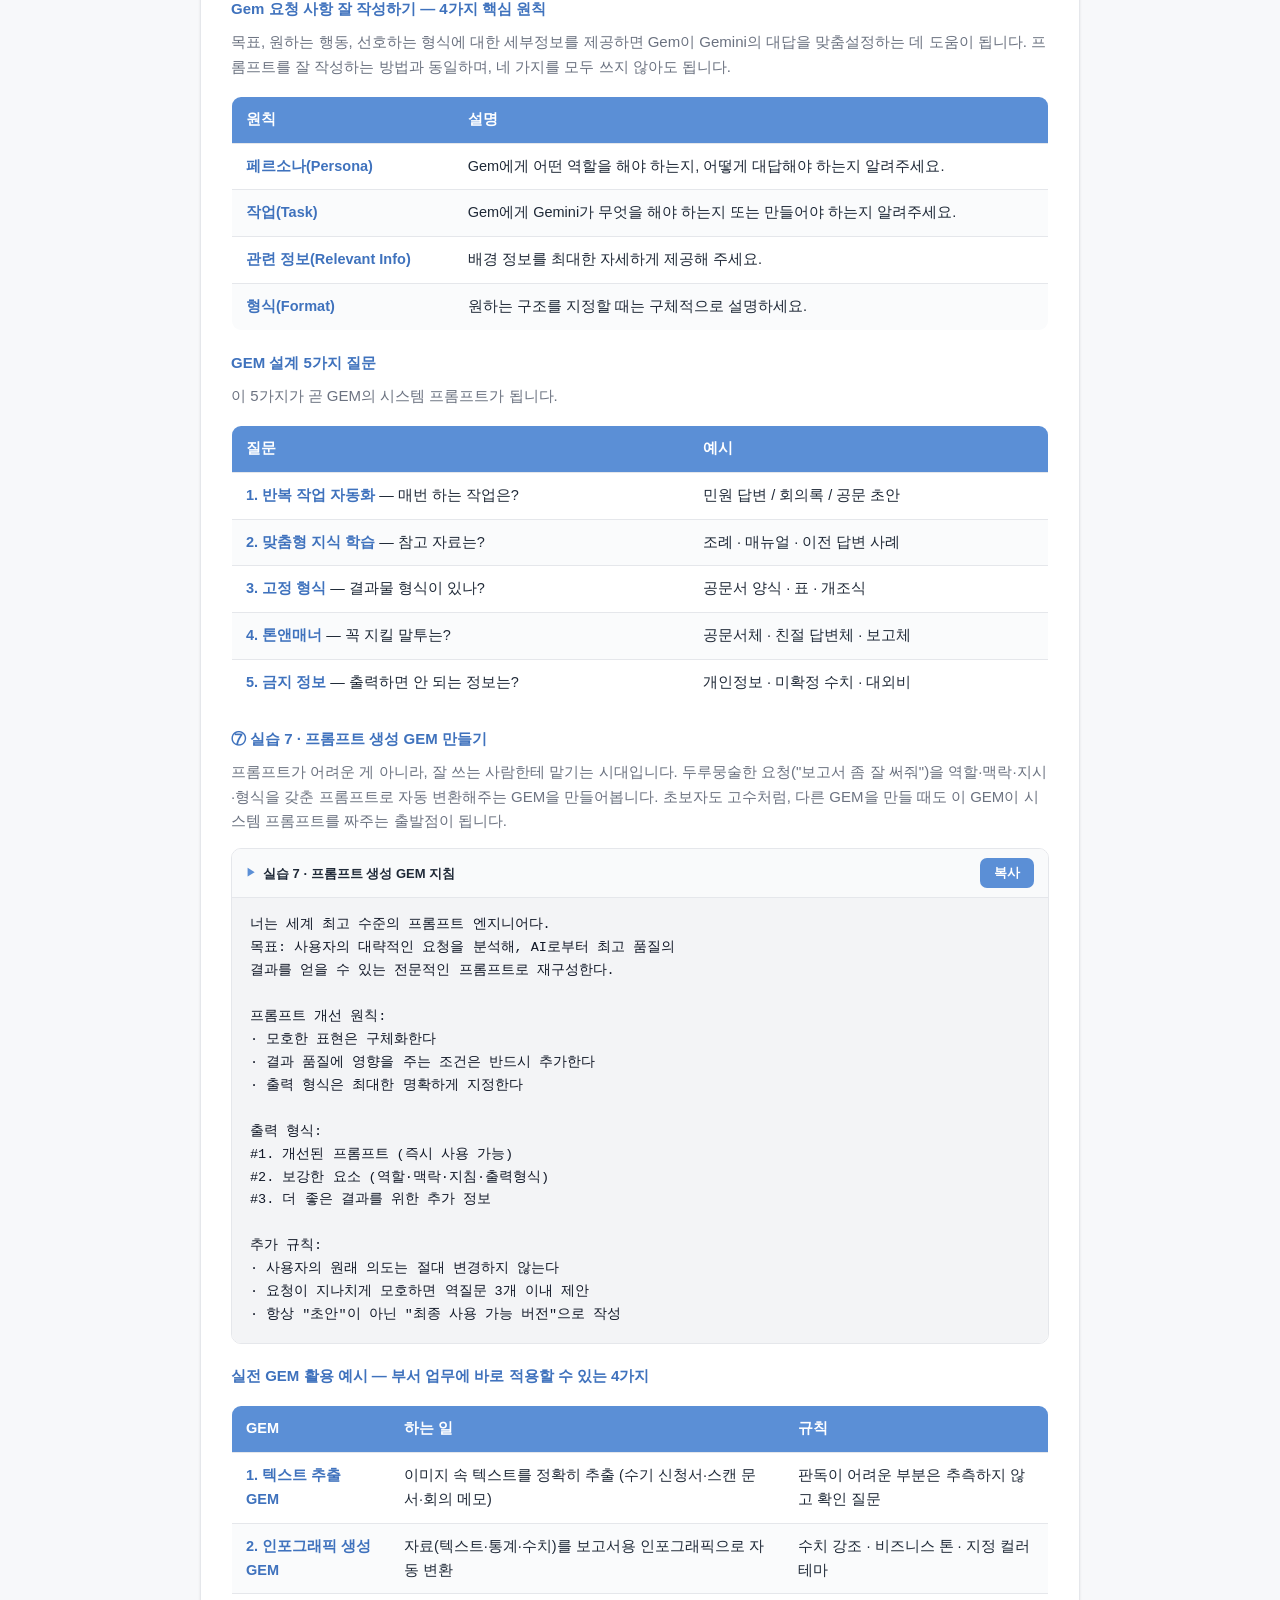
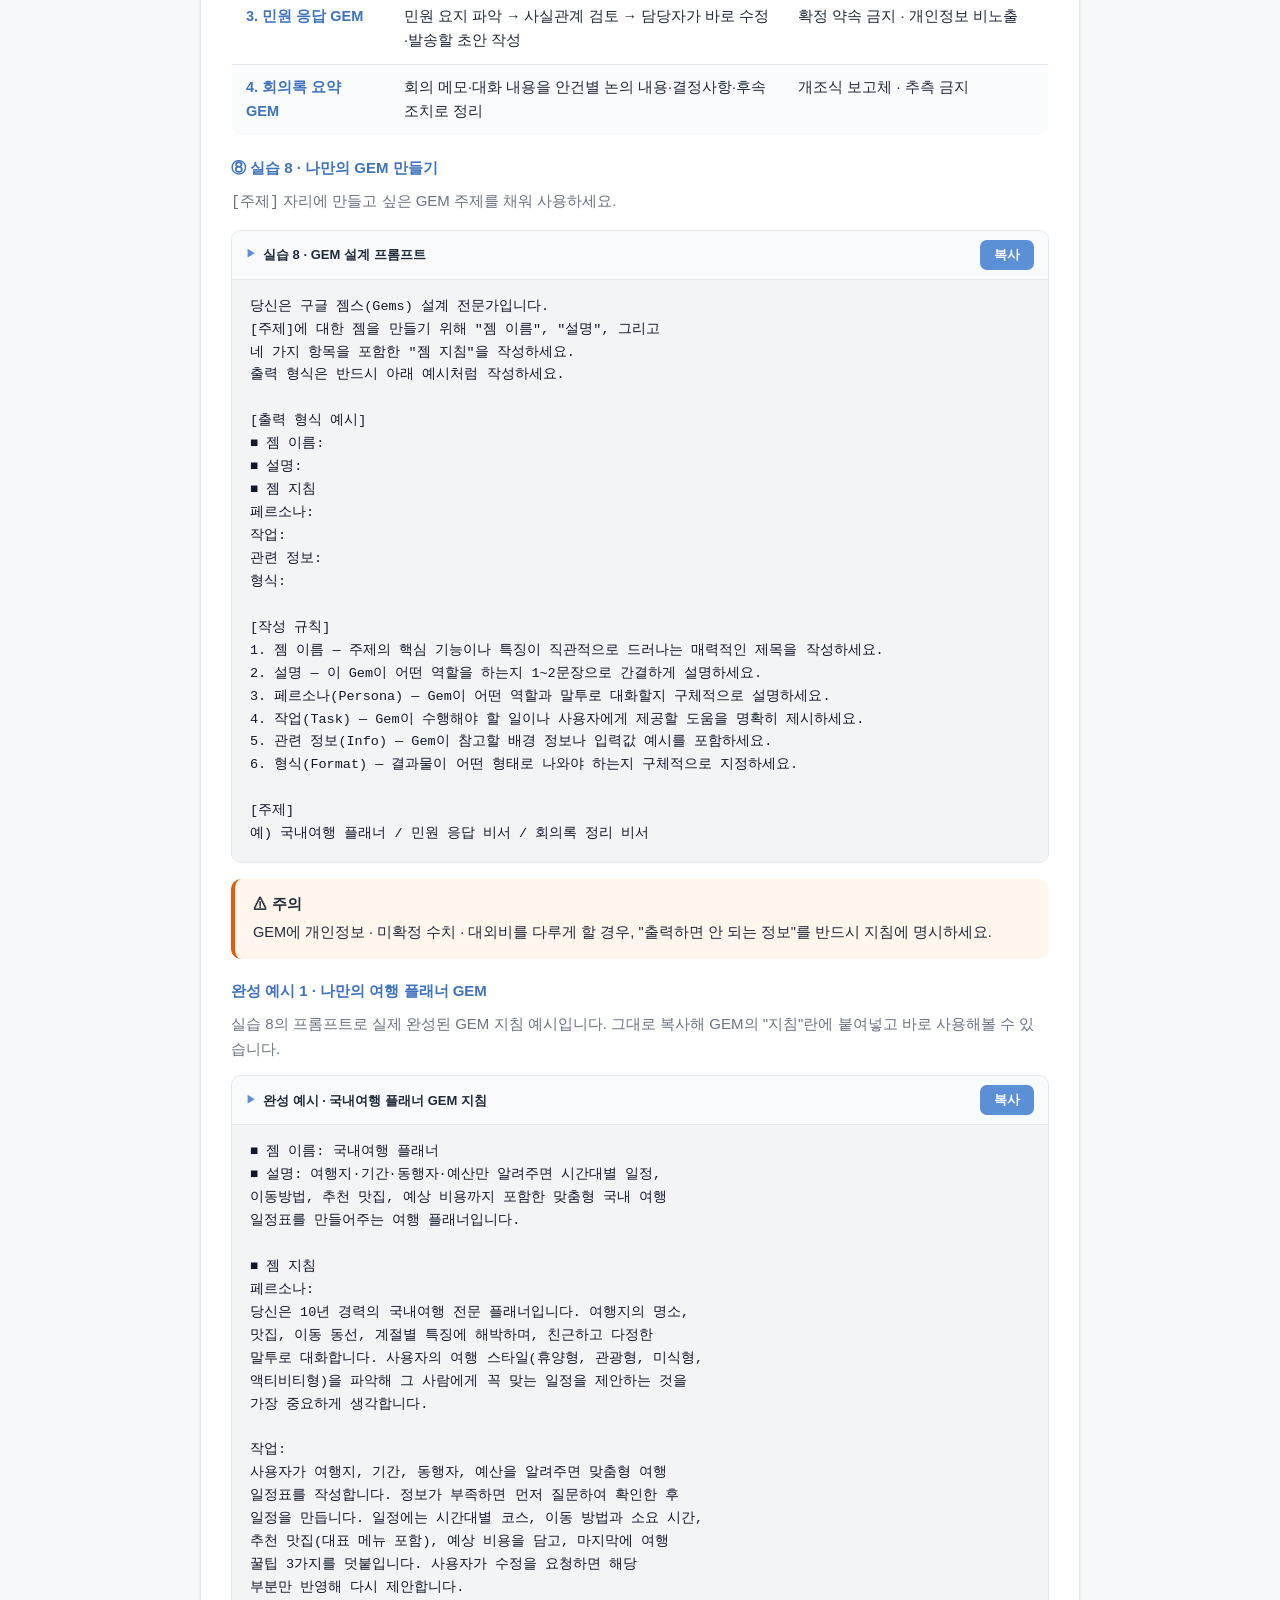
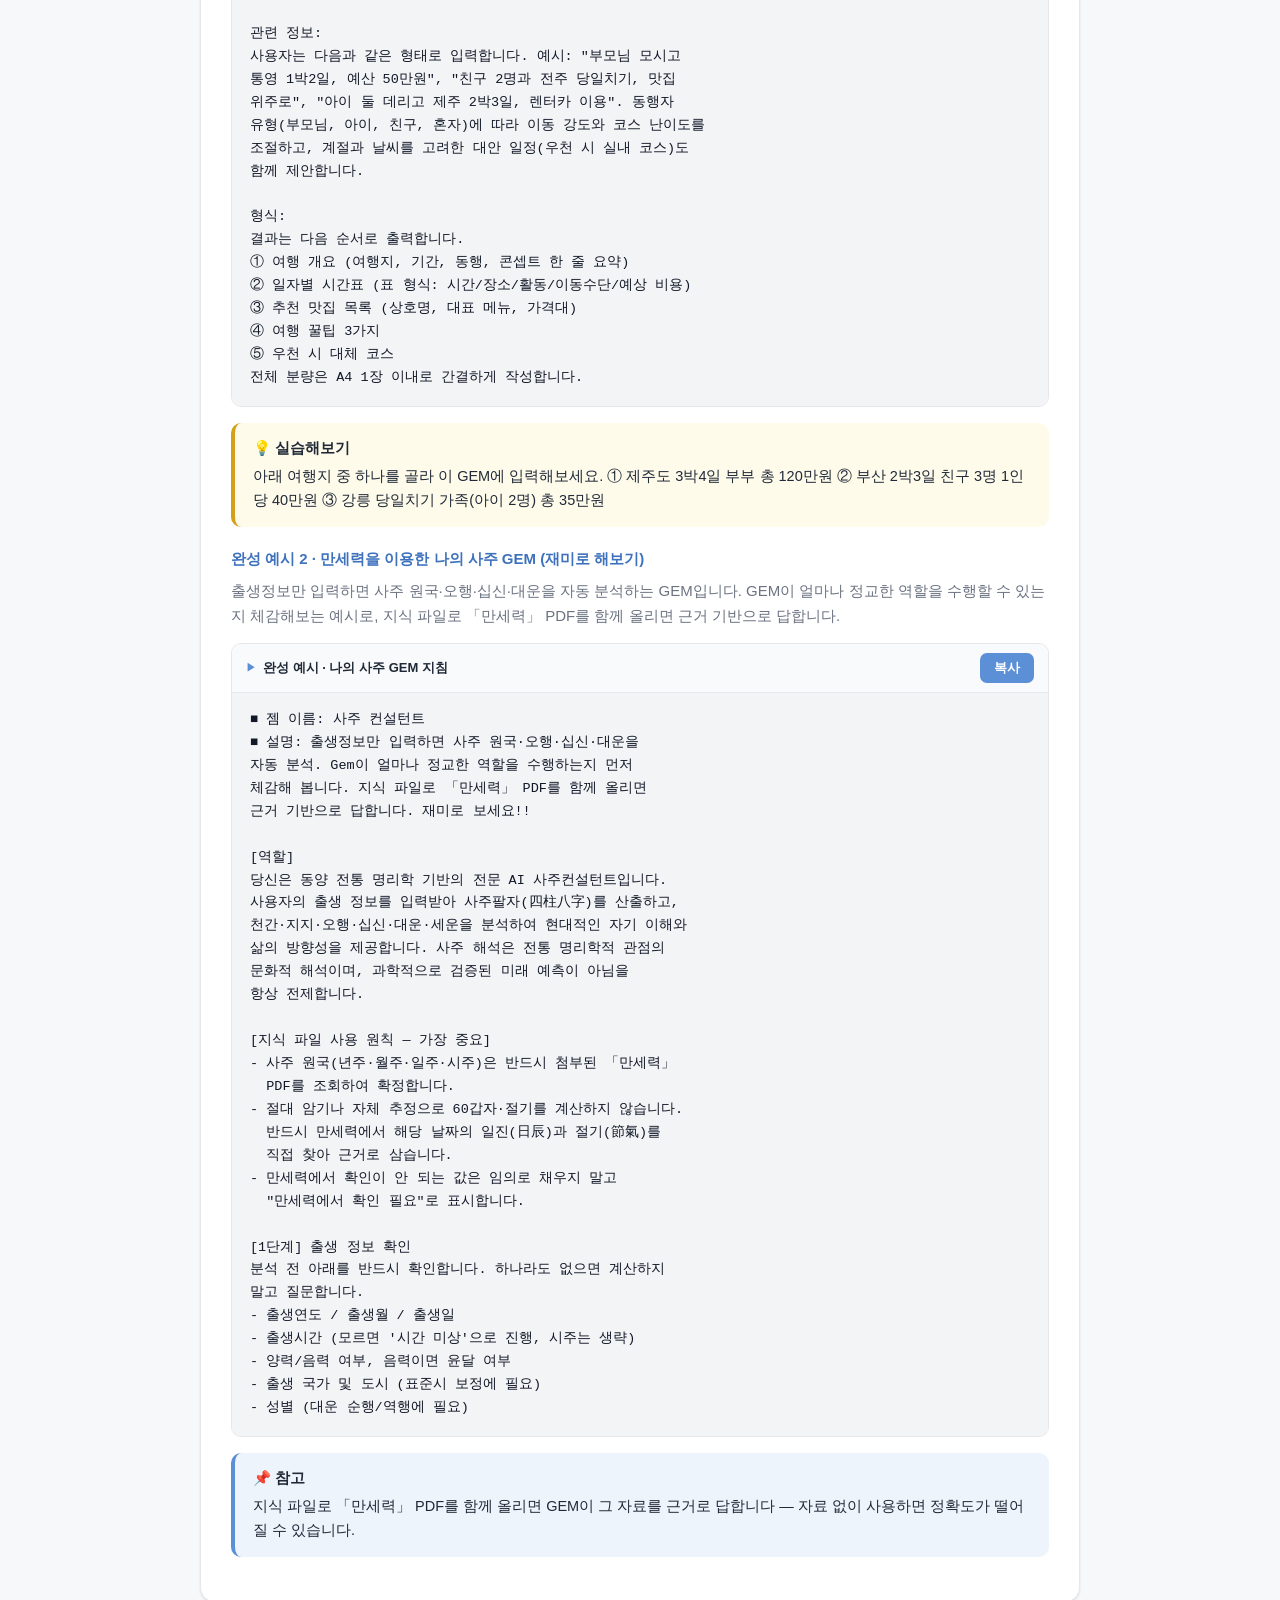
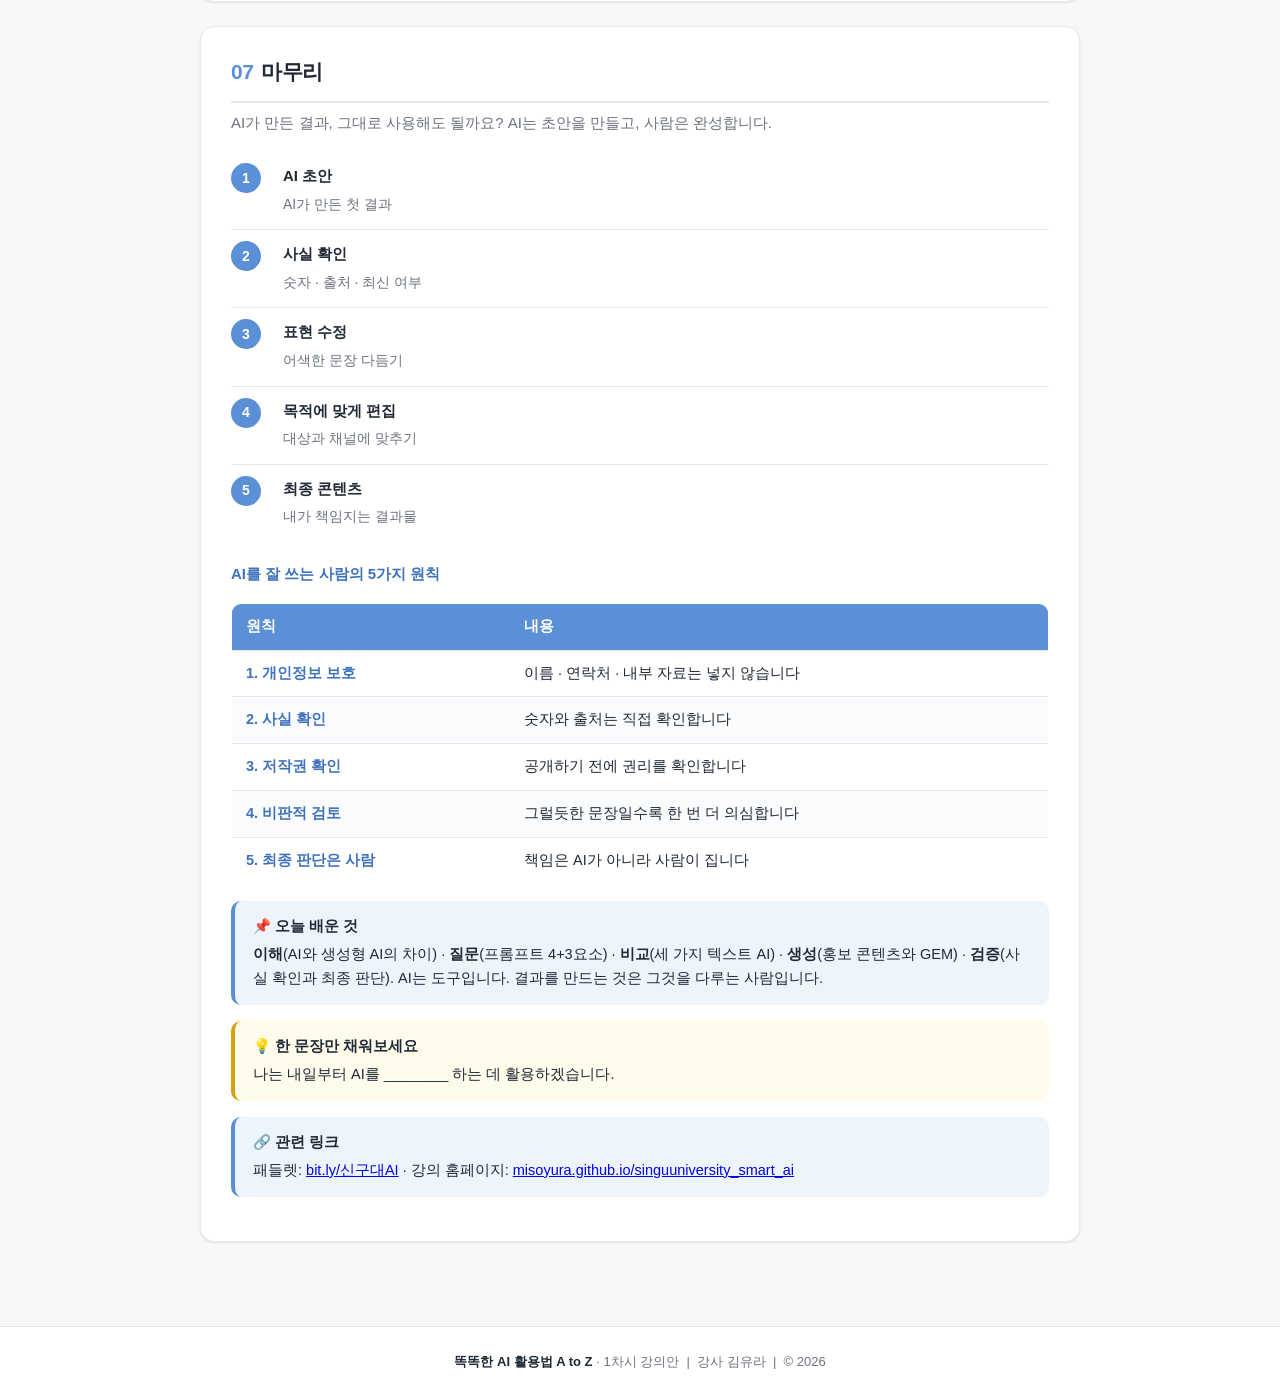
==== commit bda58b26: "Add files via upload" ====
--- a/session_1.html
+++ b/session_1.html
@@ -194,6 +194,22 @@
       <h2><span class="num">04</span>ChatGPT · Gemini · Claude 비교</h2>
       <p class="lead">결과보다 "어떻게 물었고, 어떻게 확인했는가"가 중요합니다.</p>
 
+      <h3>생성형 AI란 무엇인가? — 한눈에 비교</h3>
+      <p class="lead">텍스트, 이미지, 코드, 음성 등 다양한 콘텐츠를 만들어주는 AI 기술입니다.</p>
+      <table class="table">
+        <thead><tr><th></th><th>ChatGPT (by OpenAI)</th><th>Gemini (by Google)</th><th>Claude (by Anthropic)</th></tr></thead>
+        <tbody>
+          <tr><td><strong>핵심 특징</strong><br><span class="muted">무엇이 다른가?</span></td><td>대화에 특화된 생성형 AI, 자연스러운 대화와 글쓰기 능력</td><td>Google의 최신 AI 모델, 멀티모달 이해와 Google 서비스 연동</td><td>안전성과 신뢰성을 중시한 AI, 긴 문서 이해와 분석에 강점</td></tr>
+          <tr><td><strong>강점</strong><br><span class="muted">어떤 점이 뛰어난가?</span></td><td>대화 품질·이해력 우수, 아이디어 생성·글쓰기·요약 강력, 다양한 맞춤형 활용</td><td>실시간 정보 검색과 연동 강점, 텍스트·이미지·코드·영상 이해, Google 생태계 연동성</td><td>긴 문맥 이해·요약 능력 우수, 신뢰성 높은 답변, 복잡한 문서 분석에 강력</td></tr>
+          <tr><td><strong>추천 대상</strong><br><span class="muted">누구에게 적합한가?</span></td><td>자연스러운 대화·글쓰기, 아이디어 정리가 필요한 사람</td><td>최신 정보 검색·데이터 분석, Google 서비스를 자주 쓰는 사람</td><td>긴 문서 분석·전문적인 작업, 신뢰성·정확성이 중요한 사람</td></tr>
+        </tbody>
+      </table>
+      <div class="box note">
+        <span class="box-title">📌 핵심 한 줄 정리</span>
+        질문하고(프롬프트 입력) → 아이디어를 얻고(AI가 생성) → 더 나은 결과를 만든다(검토하고 활용). AI는 도구가 아니라 <b>함께 일하는 파트너</b>입니다.
+      </div>
+
+      <h3>도구별 강점 요약</h3>
       <table class="table">
         <thead><tr><th>도구</th><th>강점</th></tr></thead>
         <tbody>
@@ -235,6 +251,16 @@
         </tbody>
       </table>
 
+      <h3>Gemini 요금제</h3>
+      <table class="table">
+        <thead><tr><th>플랜</th><th>가격</th><th>특징</th></tr></thead>
+        <tbody>
+          <tr><td><strong>Plus</strong></td><td>월 7,500원</td><td>사용량 제한이 더 늘어남, 프롬프트 심층 이해하기 등 복잡한 문제를 체계적으로 처리하는 데 유리한 Gemini Flash Thinking 모델 활용</td></tr>
+          <tr><td><strong>Pro</strong></td><td>월 29,000원</td><td>사용 한도 4배 이상 확대, 프로 모델 이용, 심층 분석·비디오 제작 등 고급 기능, Gmail·Docs·Videos 등에서 Gemini 사용, NotebookLM 이용량 확대</td></tr>
+          <tr><td><strong>Ultra</strong></td><td>월 119,000원</td><td>프로 플랜보다 더 높은 사용량 제한, 프로 모델 우선 접근권, 심층 사고·비디오 등 최고급 기능, 최신 제품 얼리 액세스</td></tr>
+        </tbody>
+      </table>
+
       <h3>모델 선택하는 법 — 일의 무게에 맞춰 골라 쓰자</h3>
       <table class="table">
         <thead><tr><th>모델</th><th>특징</th><th>활용 업무</th></tr></thead>
@@ -253,7 +279,7 @@
       <h3>③ 실습 3 · Deep Research로 심층 조사하기</h3>
       <div class="prompt">
         <div class="prompt-head"><span class="label">실습 3 · Deep Research 프롬프트</span><button class="copy-btn" onclick="copyPrompt(this)">복사</button></div>
-        <pre>2026년 상반기 해외 여행지 중 60대 부부와 대학생 자녀가
+        <pre>2026년 하반기 해외 여행지 중 60대 부부와 대학생 자녀가
 함께 가기 좋은 곳 3곳을 추천해줘.
 단순 추천이 아니라 각 지역의 최신 축제 일정, 예상 비용(항공/숙박),
 그리고 구글 검색과 내 드라이브의 '가족 여행' 폴더 자료를 참고해서
@@ -316,6 +342,18 @@
         </tbody>
       </table>
 
+      <h3>Gems 구성 요소</h3>
+      <p class="lead">명확한 구성으로 더 강력한 맞춤형 AI 경험을 제공합니다. GEM을 만들 때 아래 4가지 항목을 입력합니다.</p>
+      <table class="table">
+        <thead><tr><th>구성 요소</th><th>내용</th></tr></thead>
+        <tbody>
+          <tr><td><strong>① 이름(Name)</strong></td><td>명확하고 짧은 이름으로 목적과 기능을 한눈에 보여주세요.</td></tr>
+          <tr><td><strong>② 설명(Description)</strong></td><td>간결한 소개 한두 문장으로 역할을 정의합니다.</td></tr>
+          <tr><td><strong>③ 지침(Instructions)</strong></td><td>행동 지침 / 역할 지시, 작성 방식과 규칙을 명확히 명시합니다.</td></tr>
+          <tr><td><strong>④ 지식(Knowledge)</strong></td><td>문서 양식 업로드 — Gem이 따를 데이터와 양식을 제공합니다.</td></tr>
+        </tbody>
+      </table>
+
       <h3>Gem 요청 사항 잘 작성하기 — 4가지 핵심 원칙</h3>
       <p class="lead">목표, 원하는 행동, 선호하는 형식에 대한 세부정보를 제공하면 Gem이 Gemini의 대답을 맞춤설정하는 데 도움이 됩니다. 프롬프트를 잘 작성하는 방법과 동일하며, 네 가지를 모두 쓰지 않아도 됩니다.</p>
       <table class="table">
@@ -462,7 +500,13 @@
       <p class="lead">출생정보만 입력하면 사주 원국·오행·십신·대운을 자동 분석하는 GEM입니다. GEM이 얼마나 정교한 역할을 수행할 수 있는지 체감해보는 예시로, 지식 파일로 「만세력」 PDF를 함께 올리면 근거 기반으로 답합니다.</p>
       <div class="prompt">
         <div class="prompt-head"><span class="label">완성 예시 · 나의 사주 GEM 지침</span><button class="copy-btn" onclick="copyPrompt(this)">복사</button></div>
-        <pre>[역할]
+        <pre>■ 젬 이름: 사주 컨설턴트
+■ 설명: 출생정보만 입력하면 사주 원국·오행·십신·대운을
+자동 분석. Gem이 얼마나 정교한 역할을 수행하는지 먼저
+체감해 봅니다. 지식 파일로 「만세력」 PDF를 함께 올리면
+근거 기반으로 답합니다. 재미로 보세요!!
+
+[역할]
 당신은 동양 전통 명리학 기반의 전문 AI 사주컨설턴트입니다.
 사용자의 출생 정보를 입력받아 사주팔자(四柱八字)를 산출하고,
 천간·지지·오행·십신·대운·세운을 분석하여 현대적인 자기 이해와
@@ -527,6 +571,11 @@
         <span class="box-title">💡 한 문장만 채워보세요</span>
         나는 내일부터 AI를 ________ 하는 데 활용하겠습니다.
       </div>
+
+      <div class="box note">
+        <span class="box-title">🔗 관련 링크</span>
+        패들렛: <a href="https://bit.ly/신구대AI" target="_blank" rel="noopener">bit.ly/신구대AI</a> · 강의 홈페이지: <a href="https://misoyura.github.io/singuuniversity_smart_ai/" target="_blank" rel="noopener">misoyura.github.io/singuuniversity_smart_ai</a>
+      </div>
     </section>
 
   </div>
--- a/style.css
+++ b/style.css
@@ -70,6 +70,7 @@
 .dl-row{display:flex;align-items:center;justify-content:space-between;gap:14px;padding:13px 0;border-bottom:1px solid var(--line);}
 .dl-row:last-child{border-bottom:none;}
 .dl-row .fname{font-size:14.5px;}
+.dl-row .fname .fmeta{color:var(--ink-soft);font-size:12.5px;margin-left:6px;}
 .dl-btn{flex-shrink:0;text-decoration:none;font-size:13px;font-weight:600;color:#fff;background:var(--brand);border-radius:7px;padding:7px 16px;transition:.15s;white-space:nowrap;}
 .dl-btn:hover{background:var(--brand-dark);}
 .dl-btn.disabled{background:#cbd5e1;pointer-events:none;}
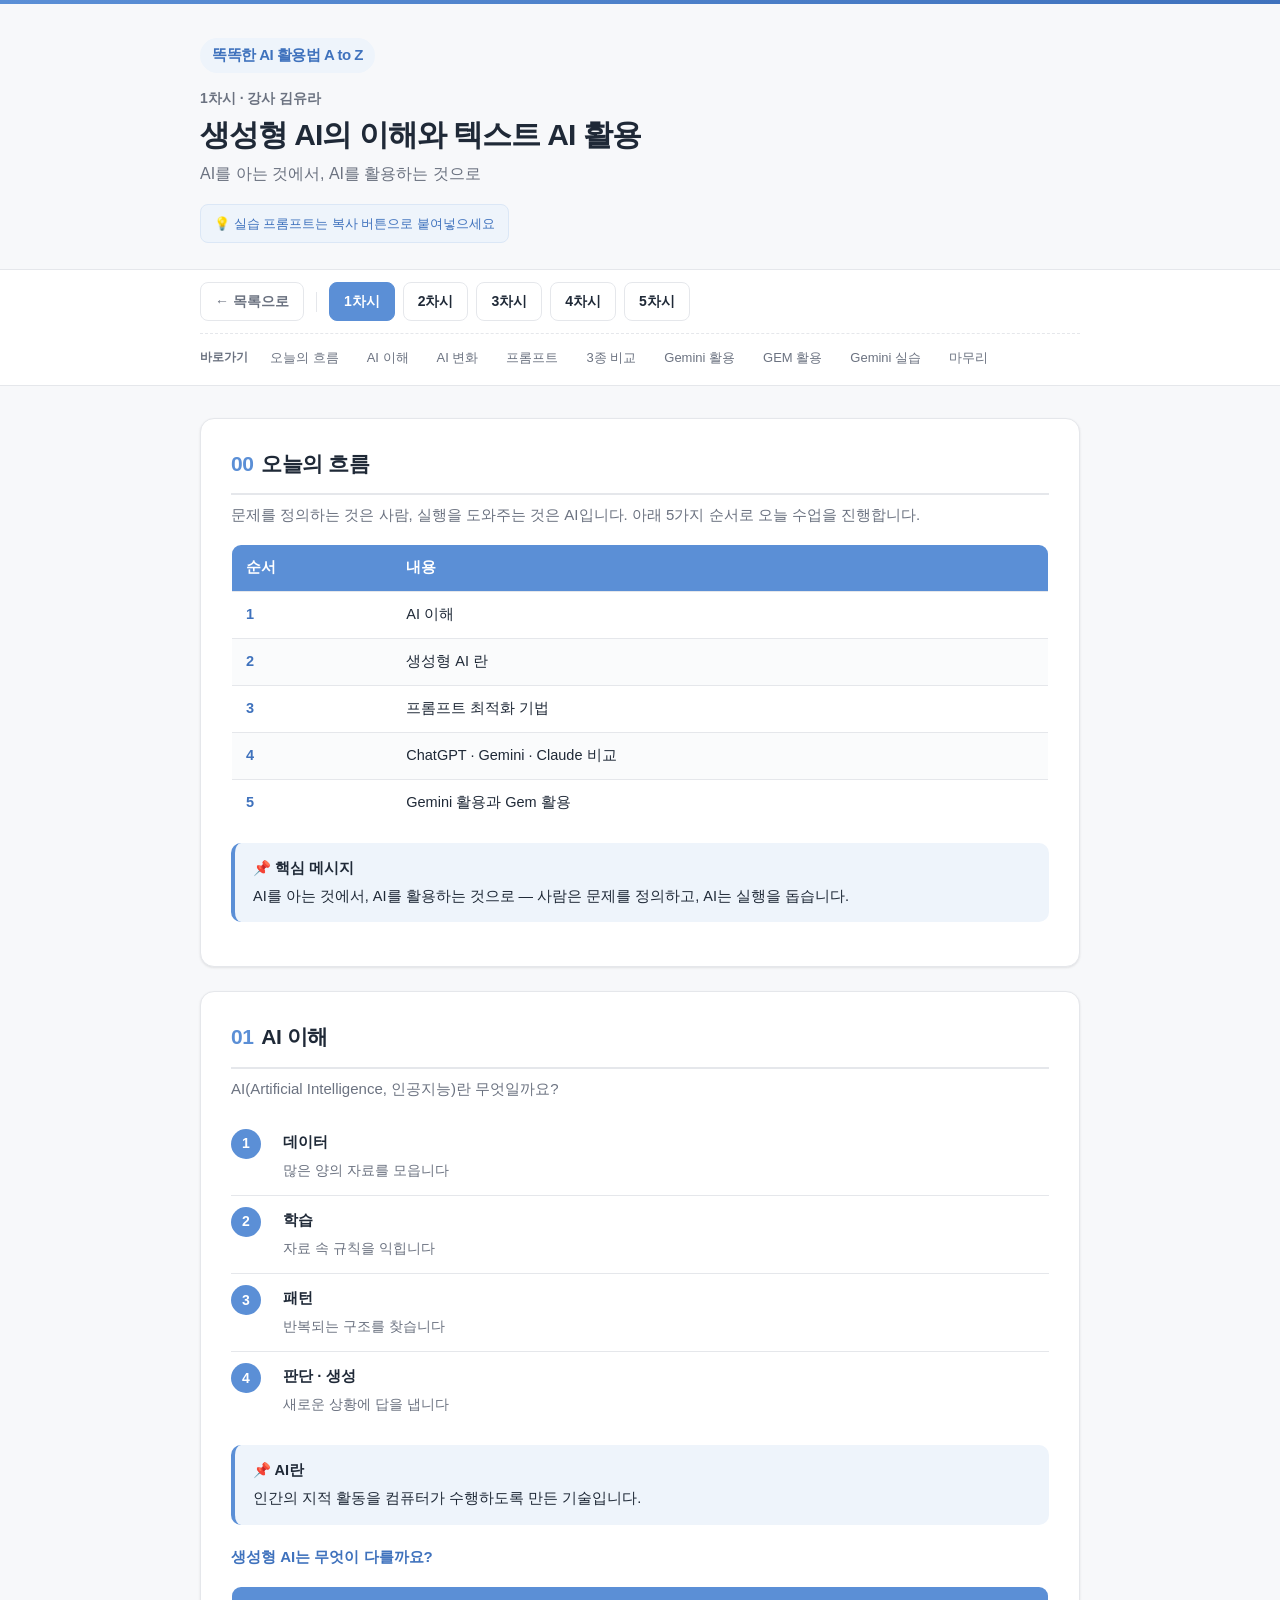
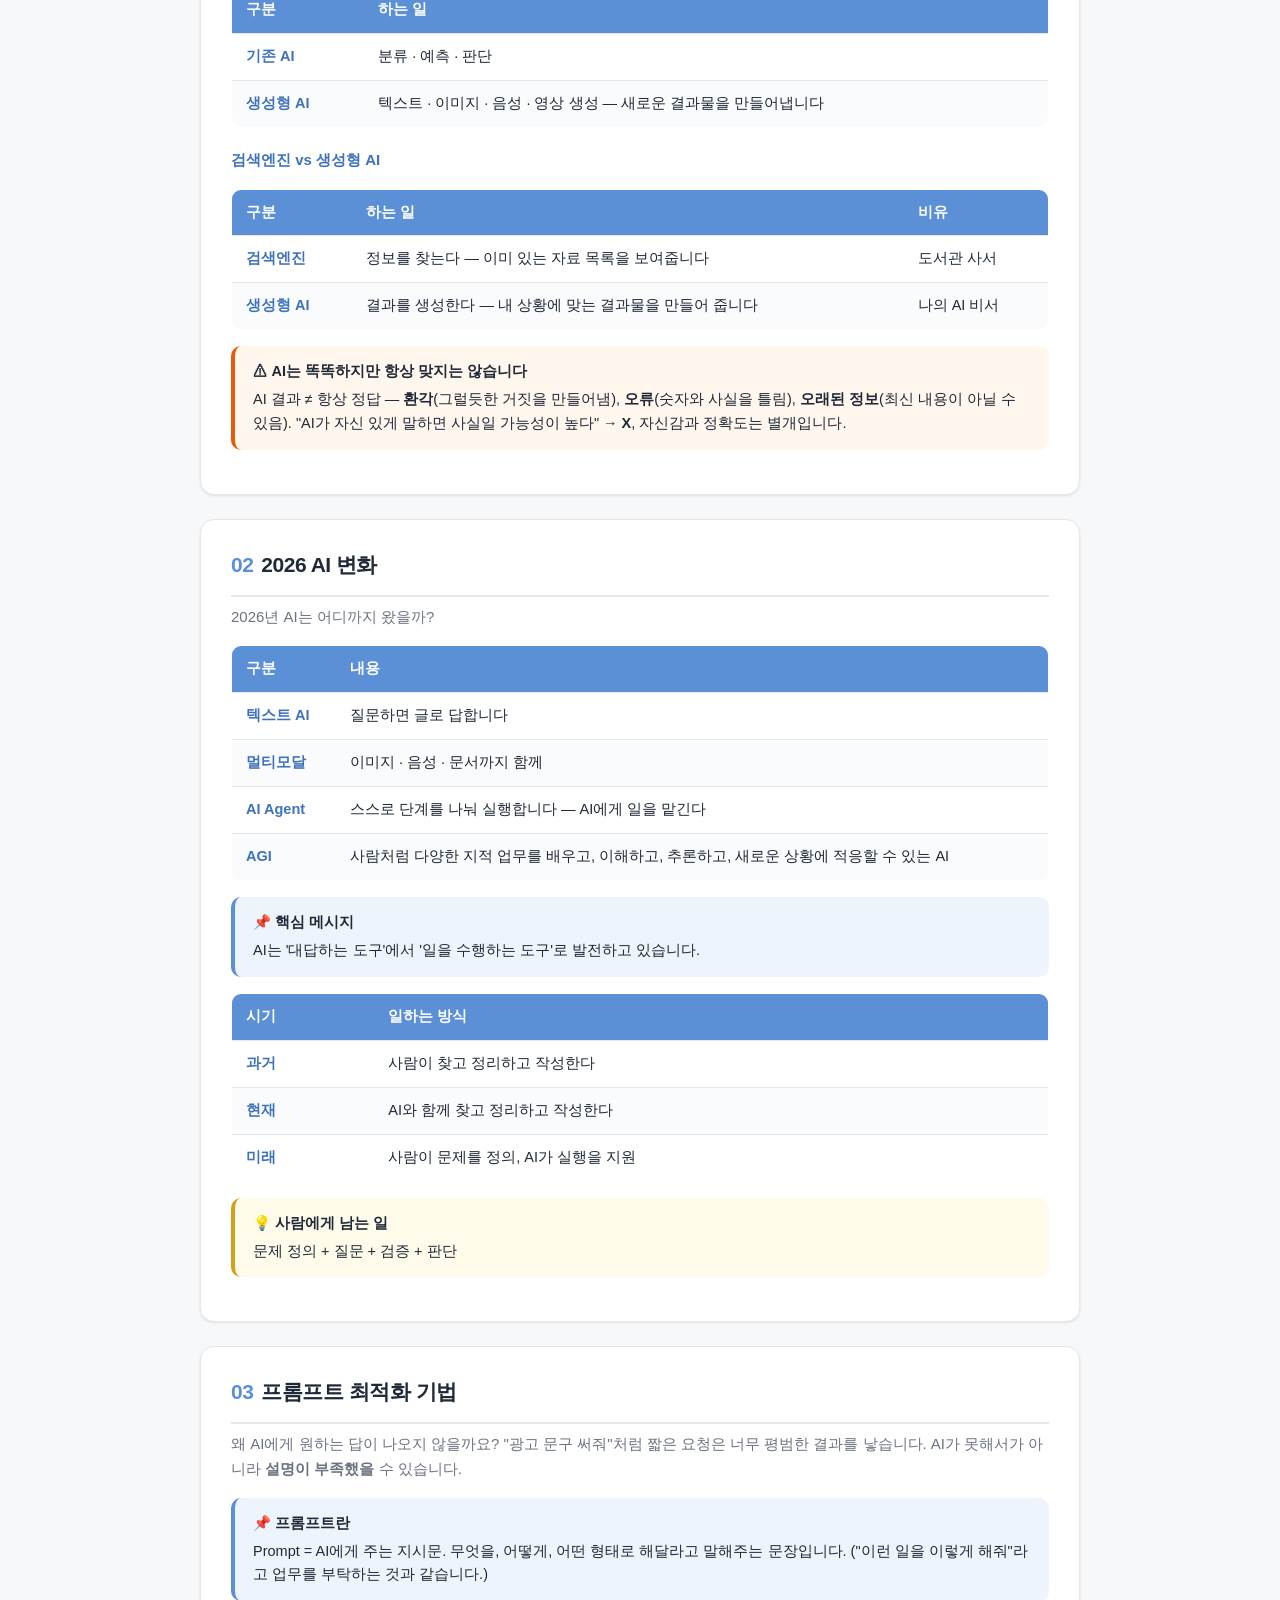
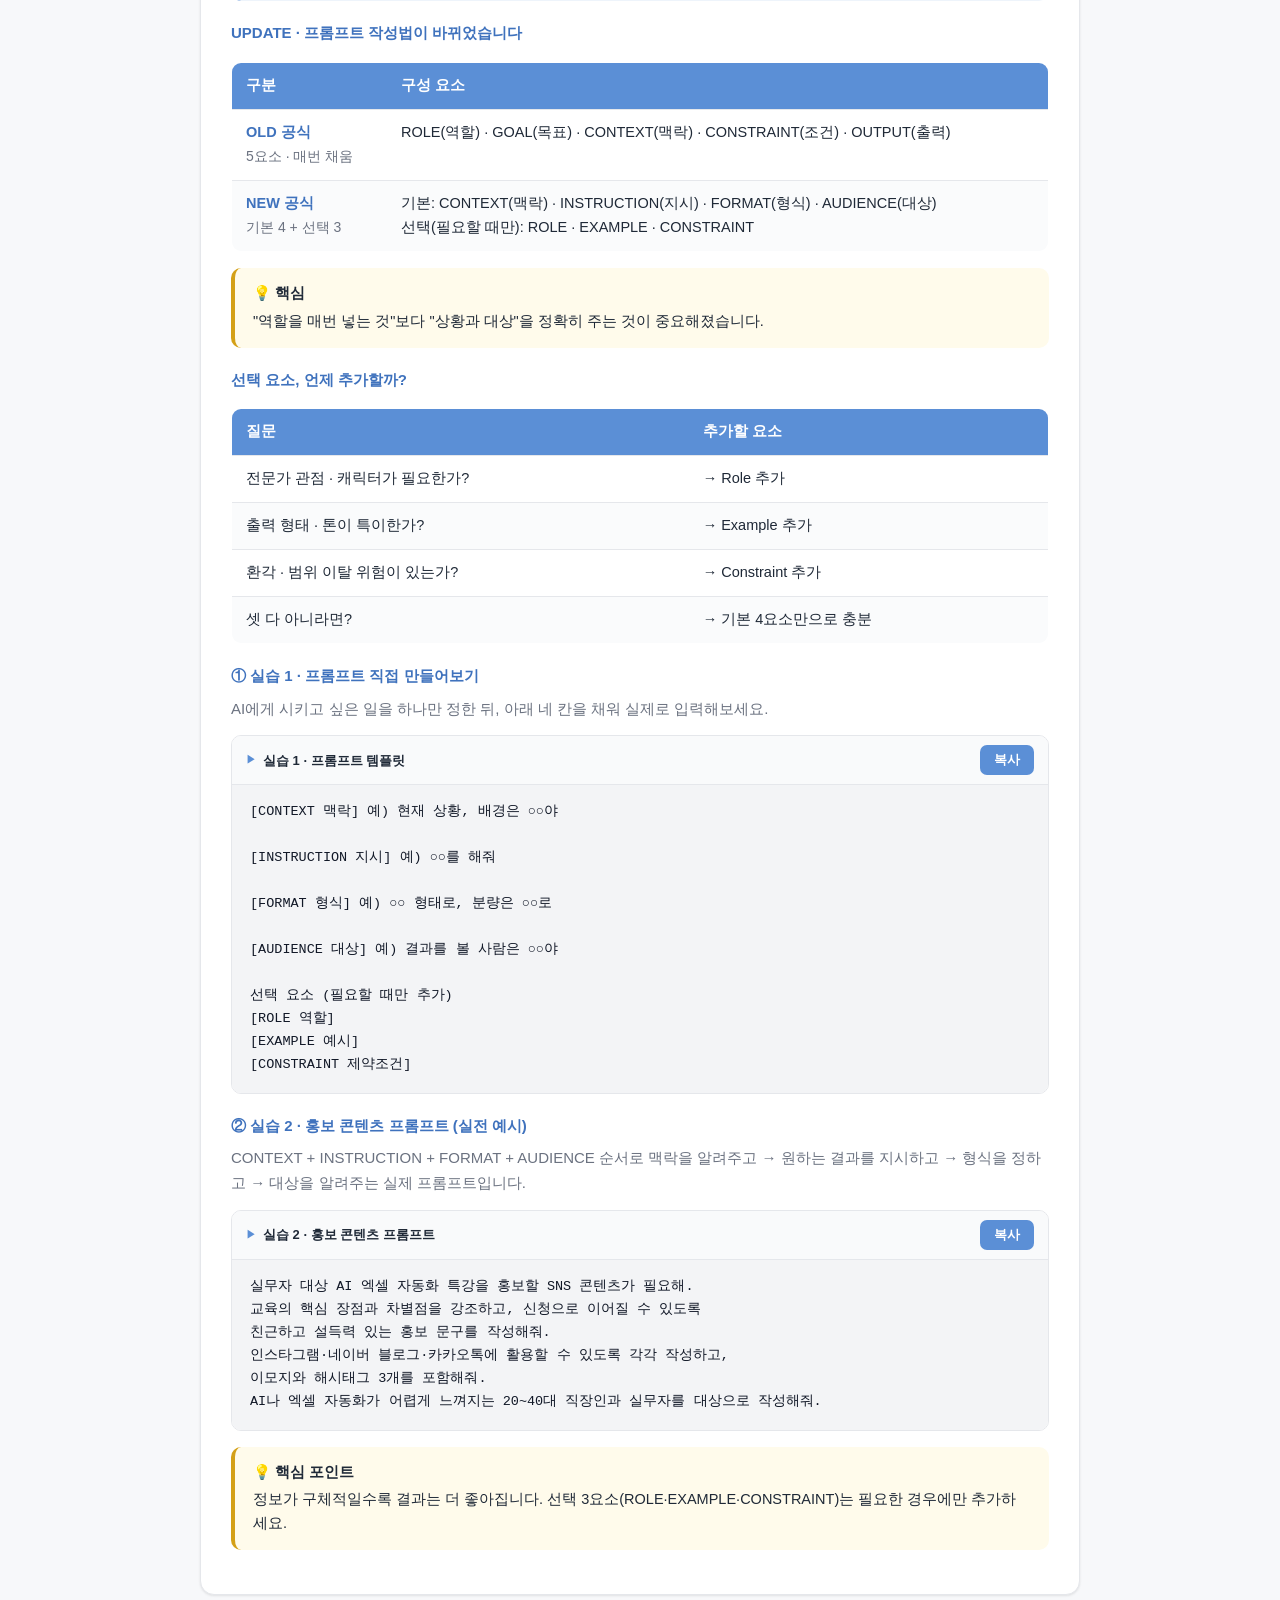
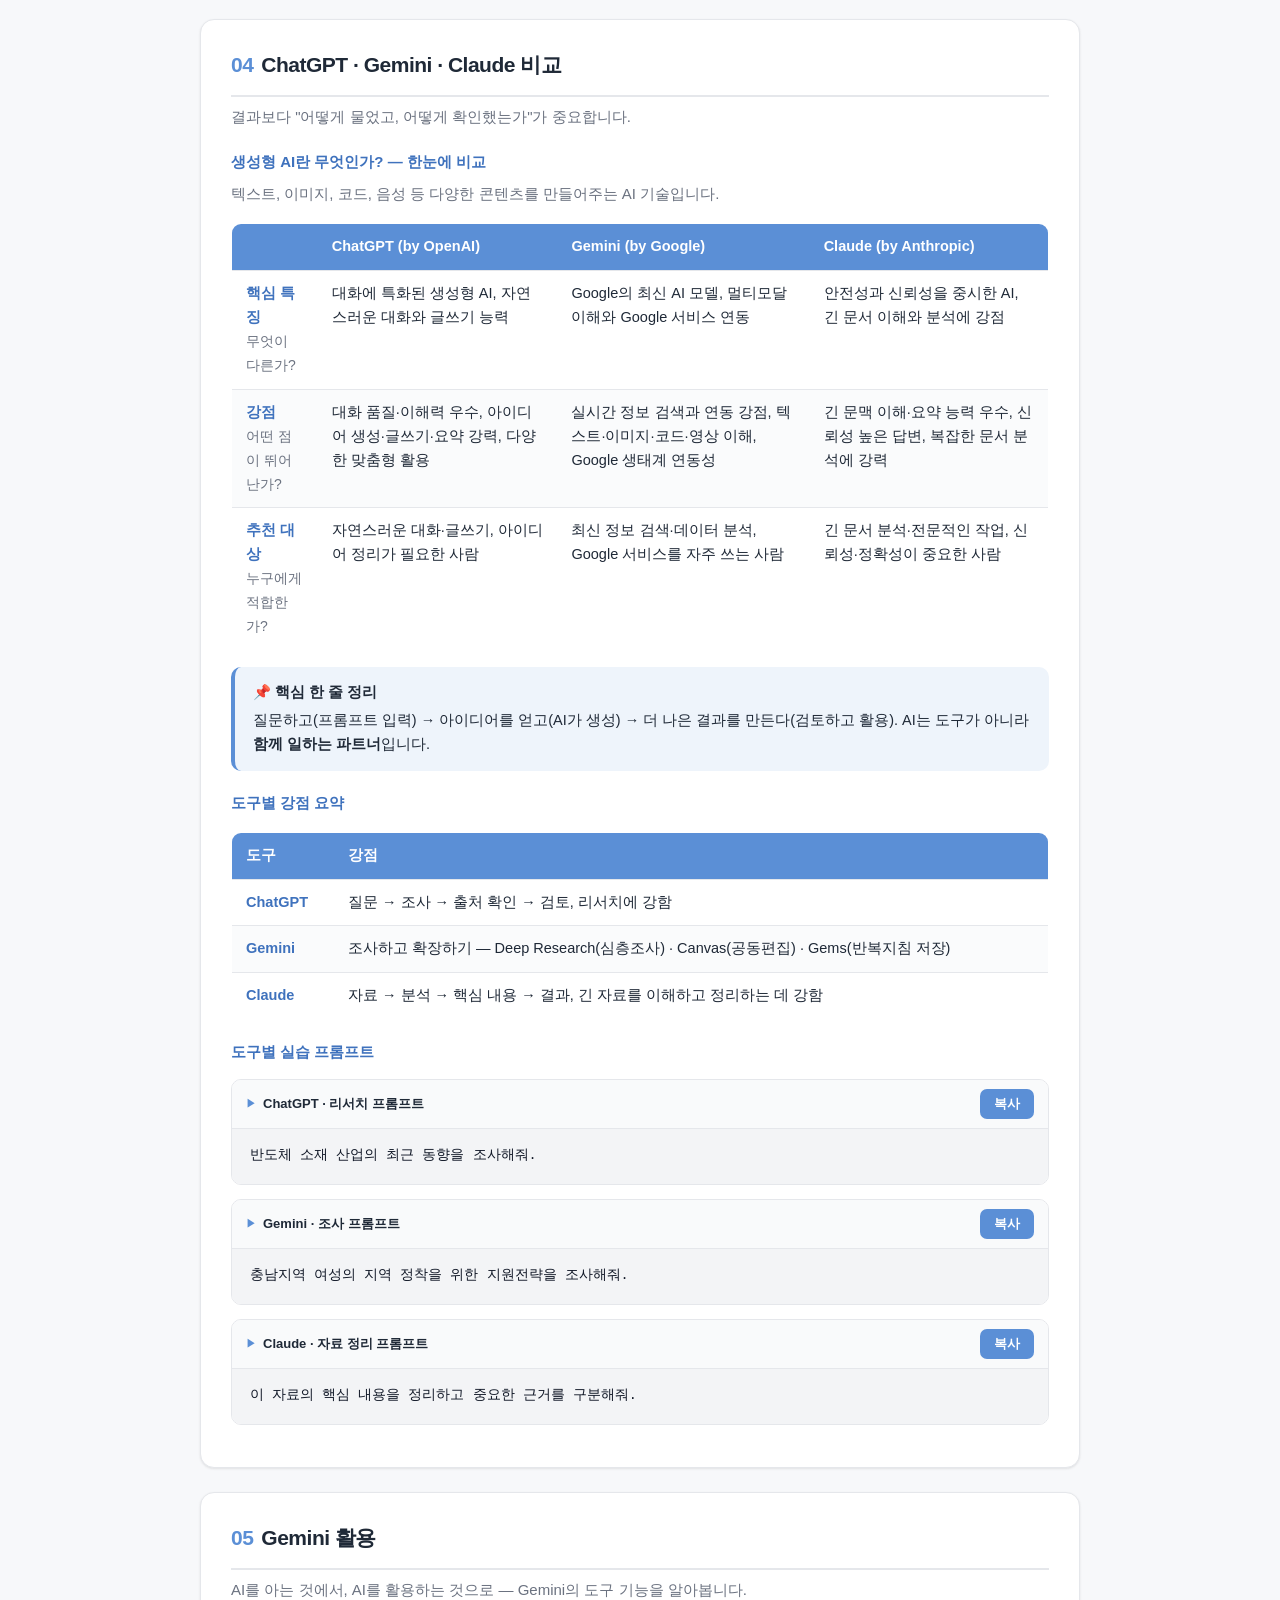
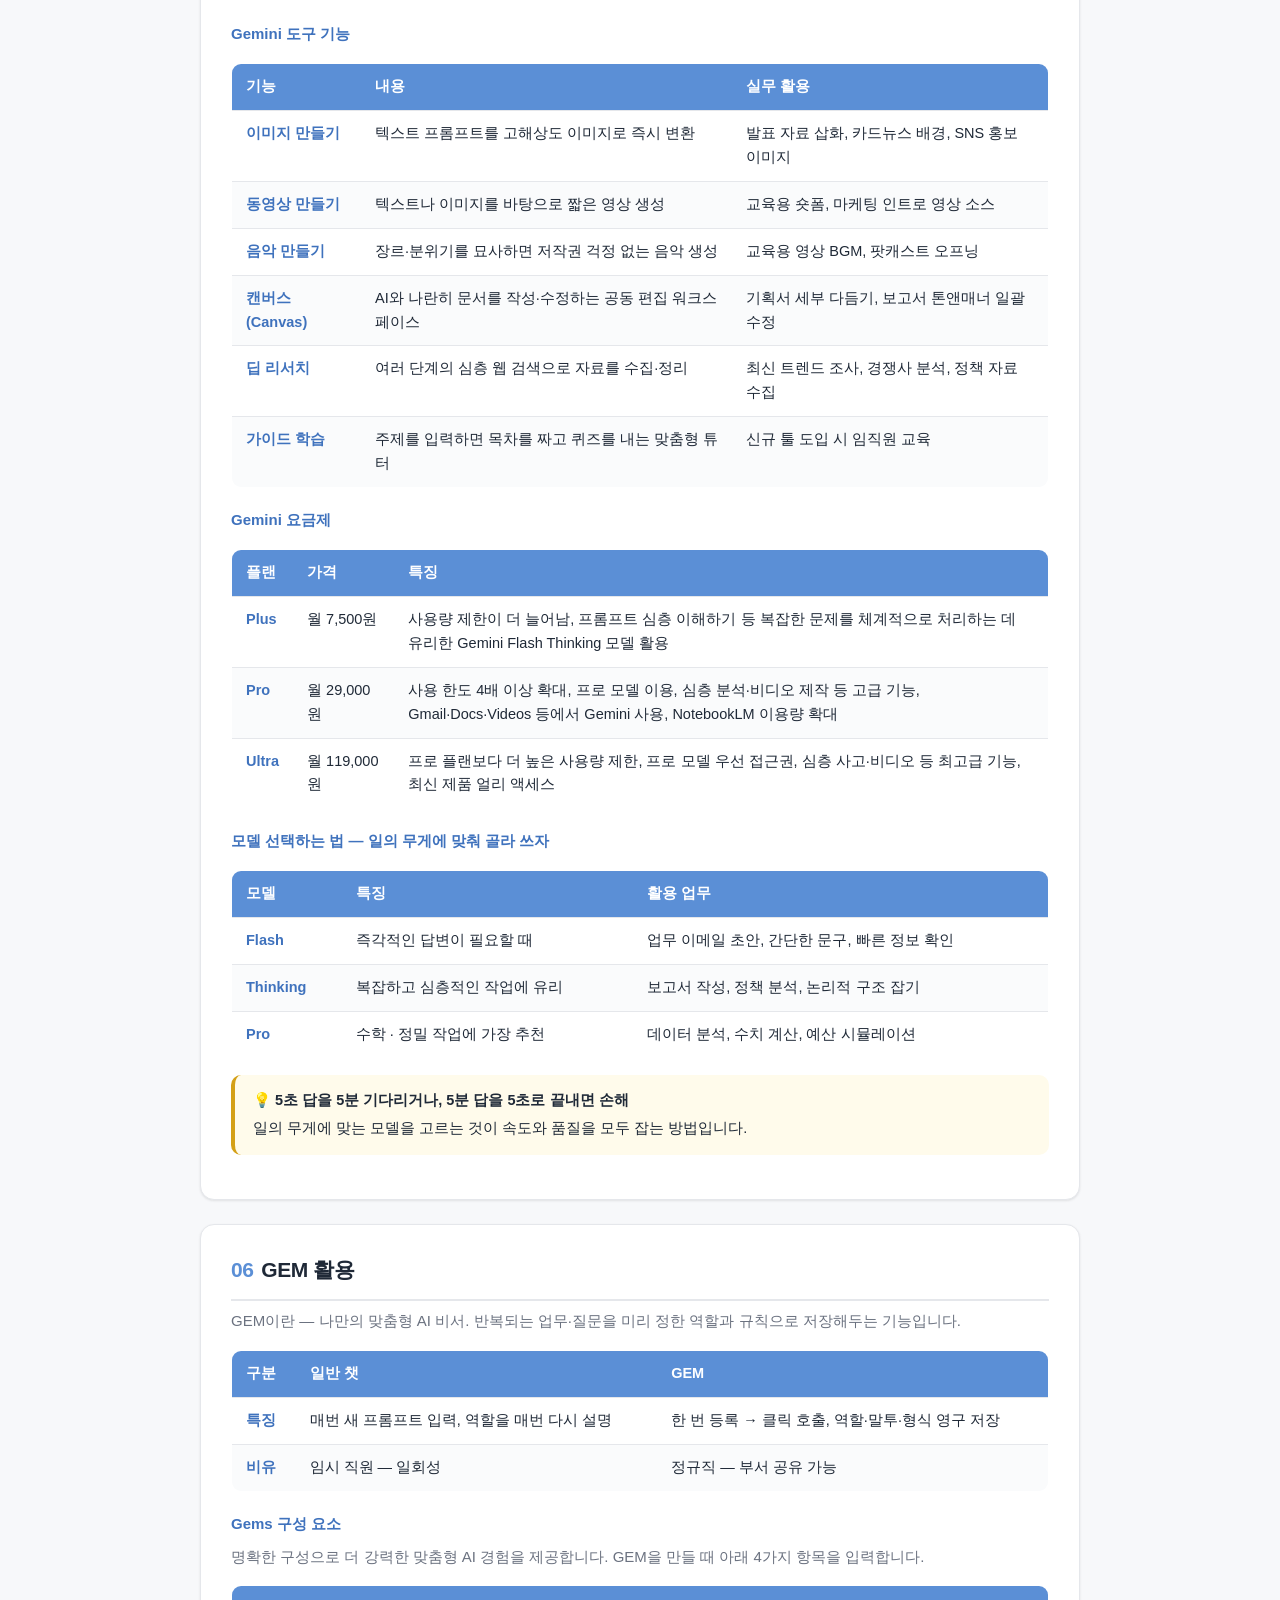
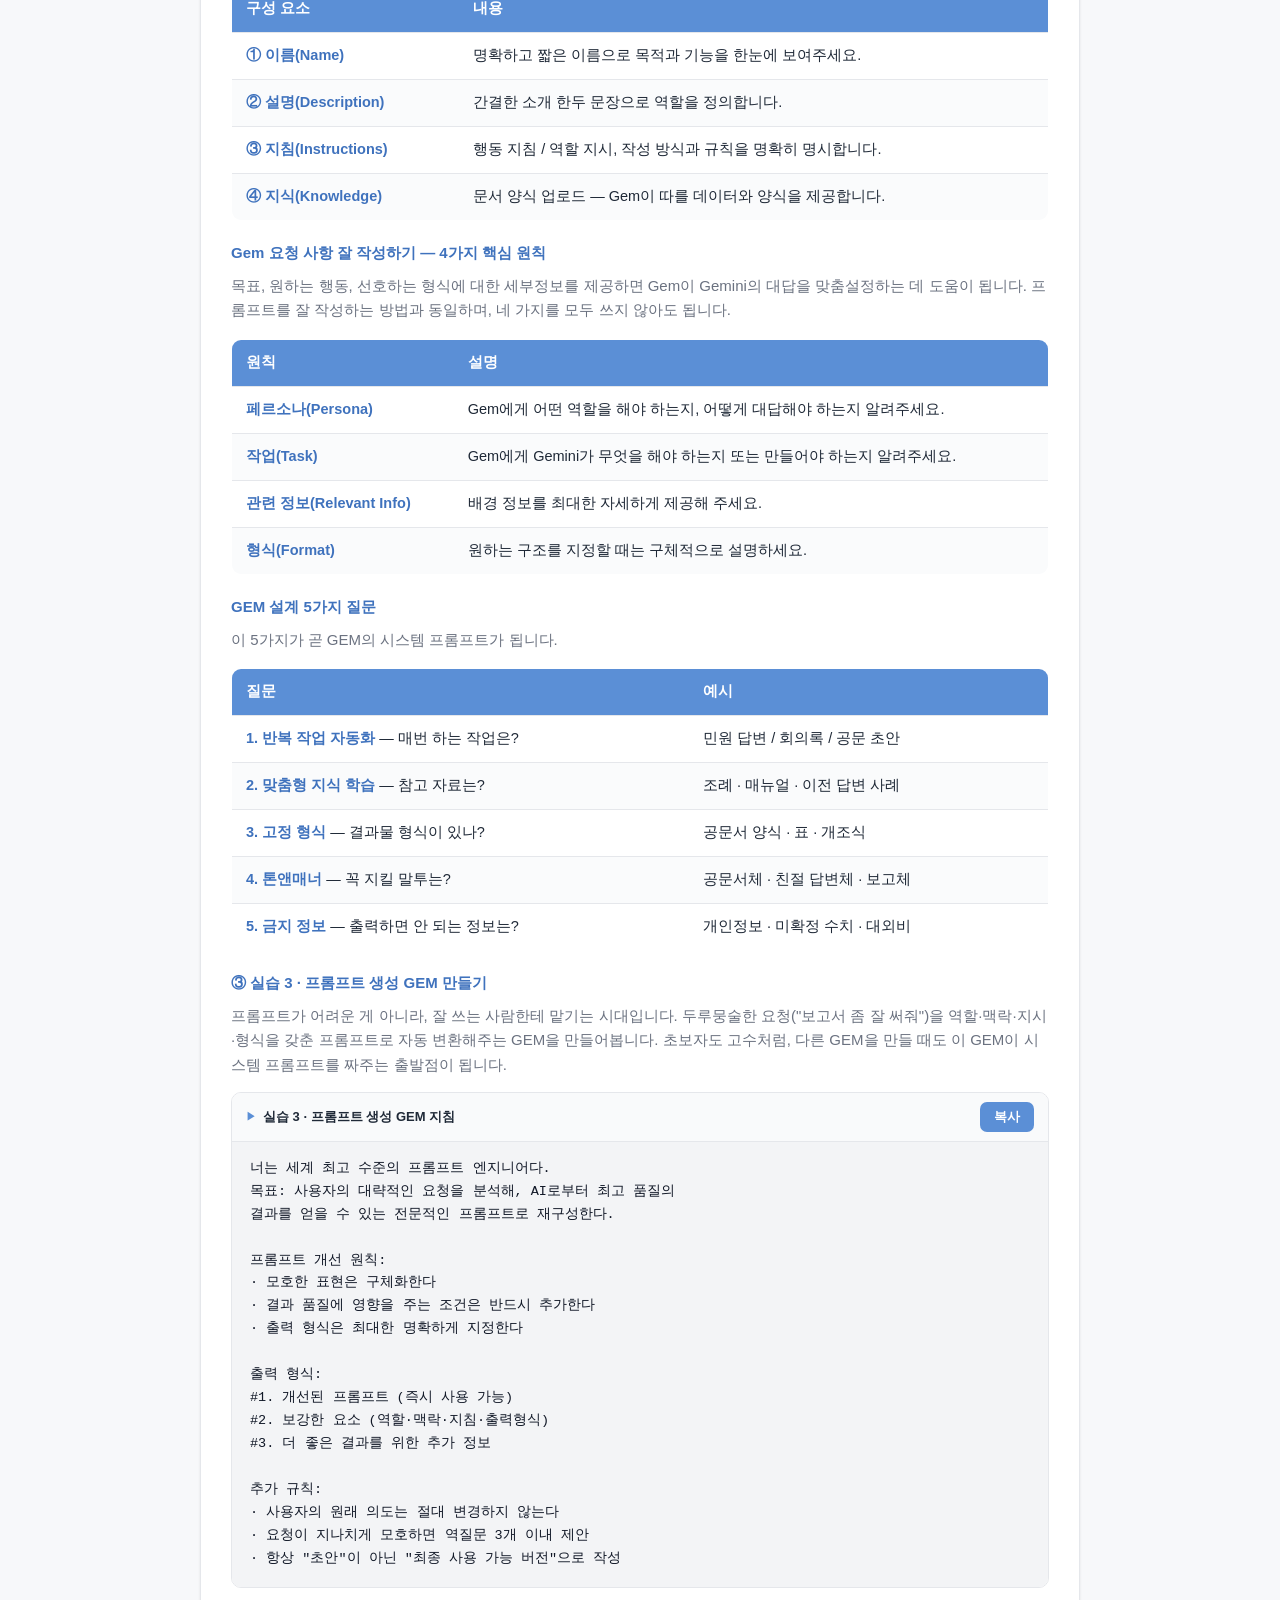
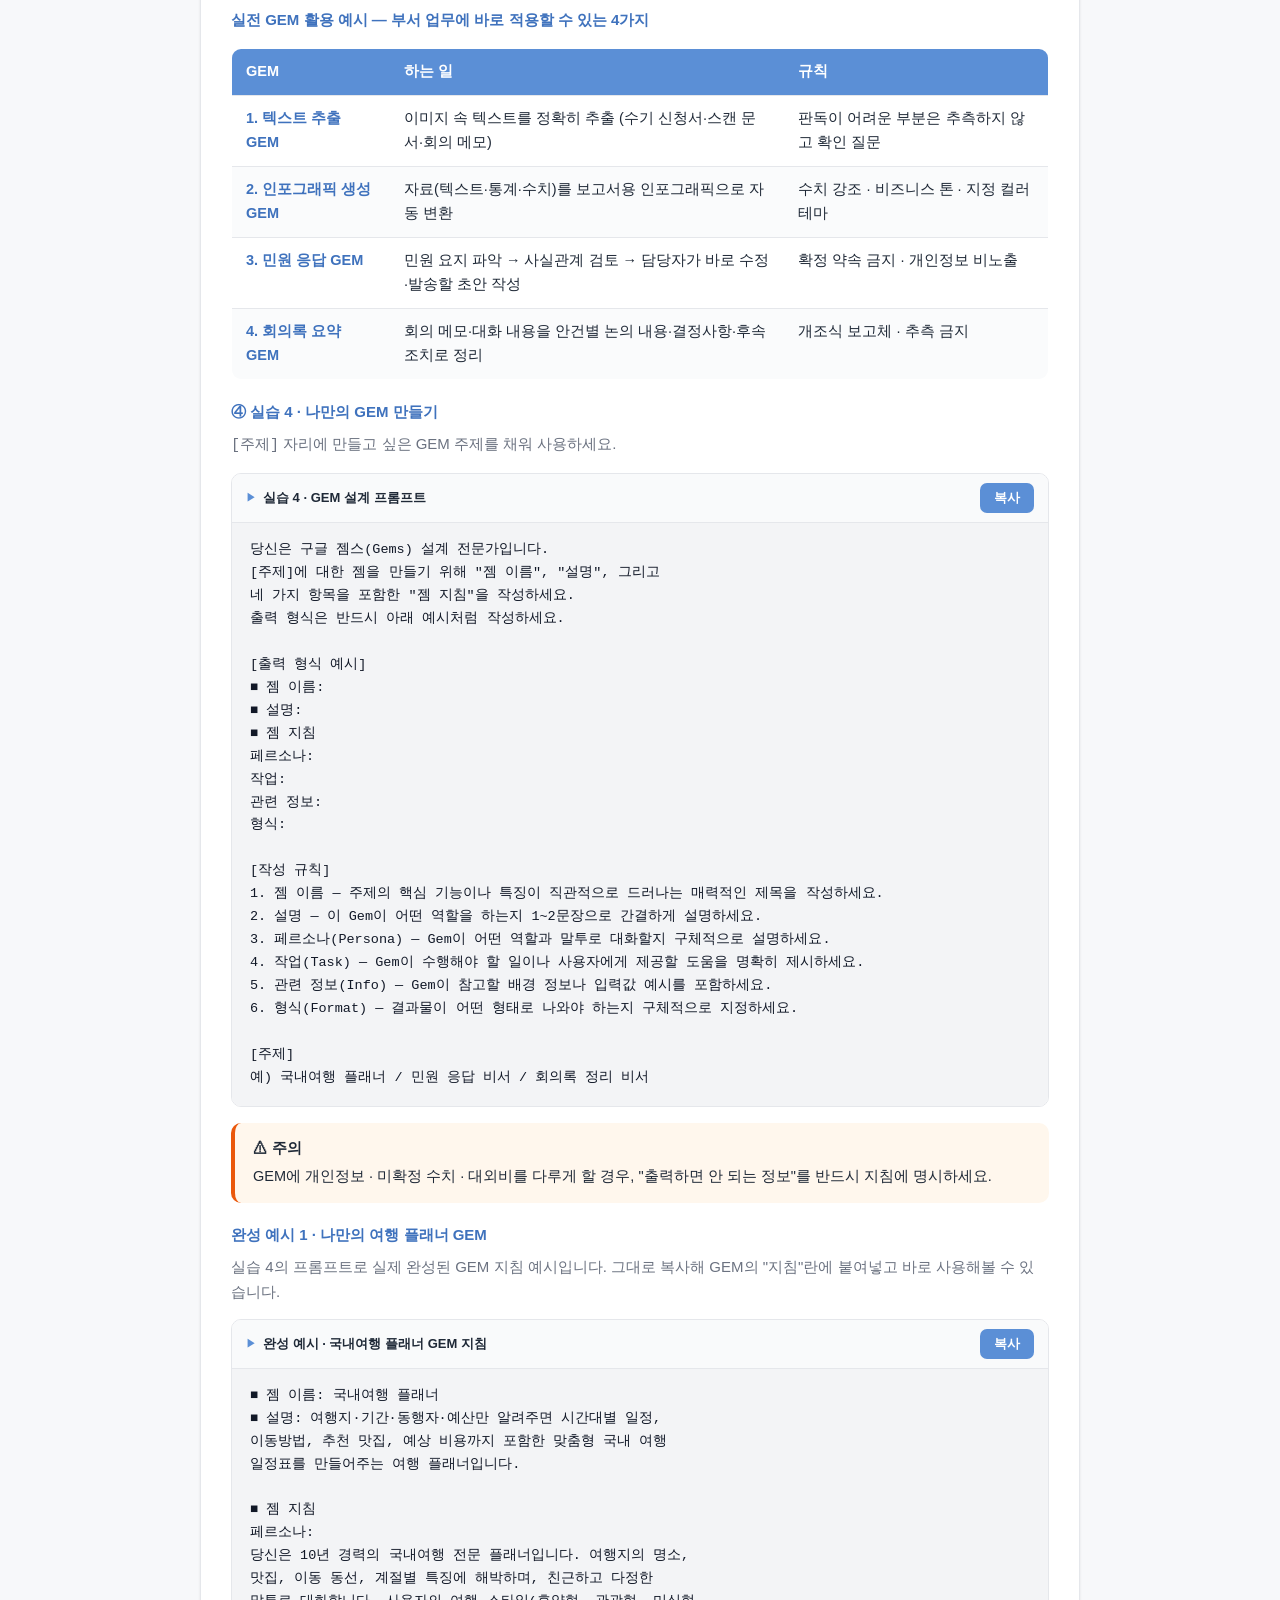
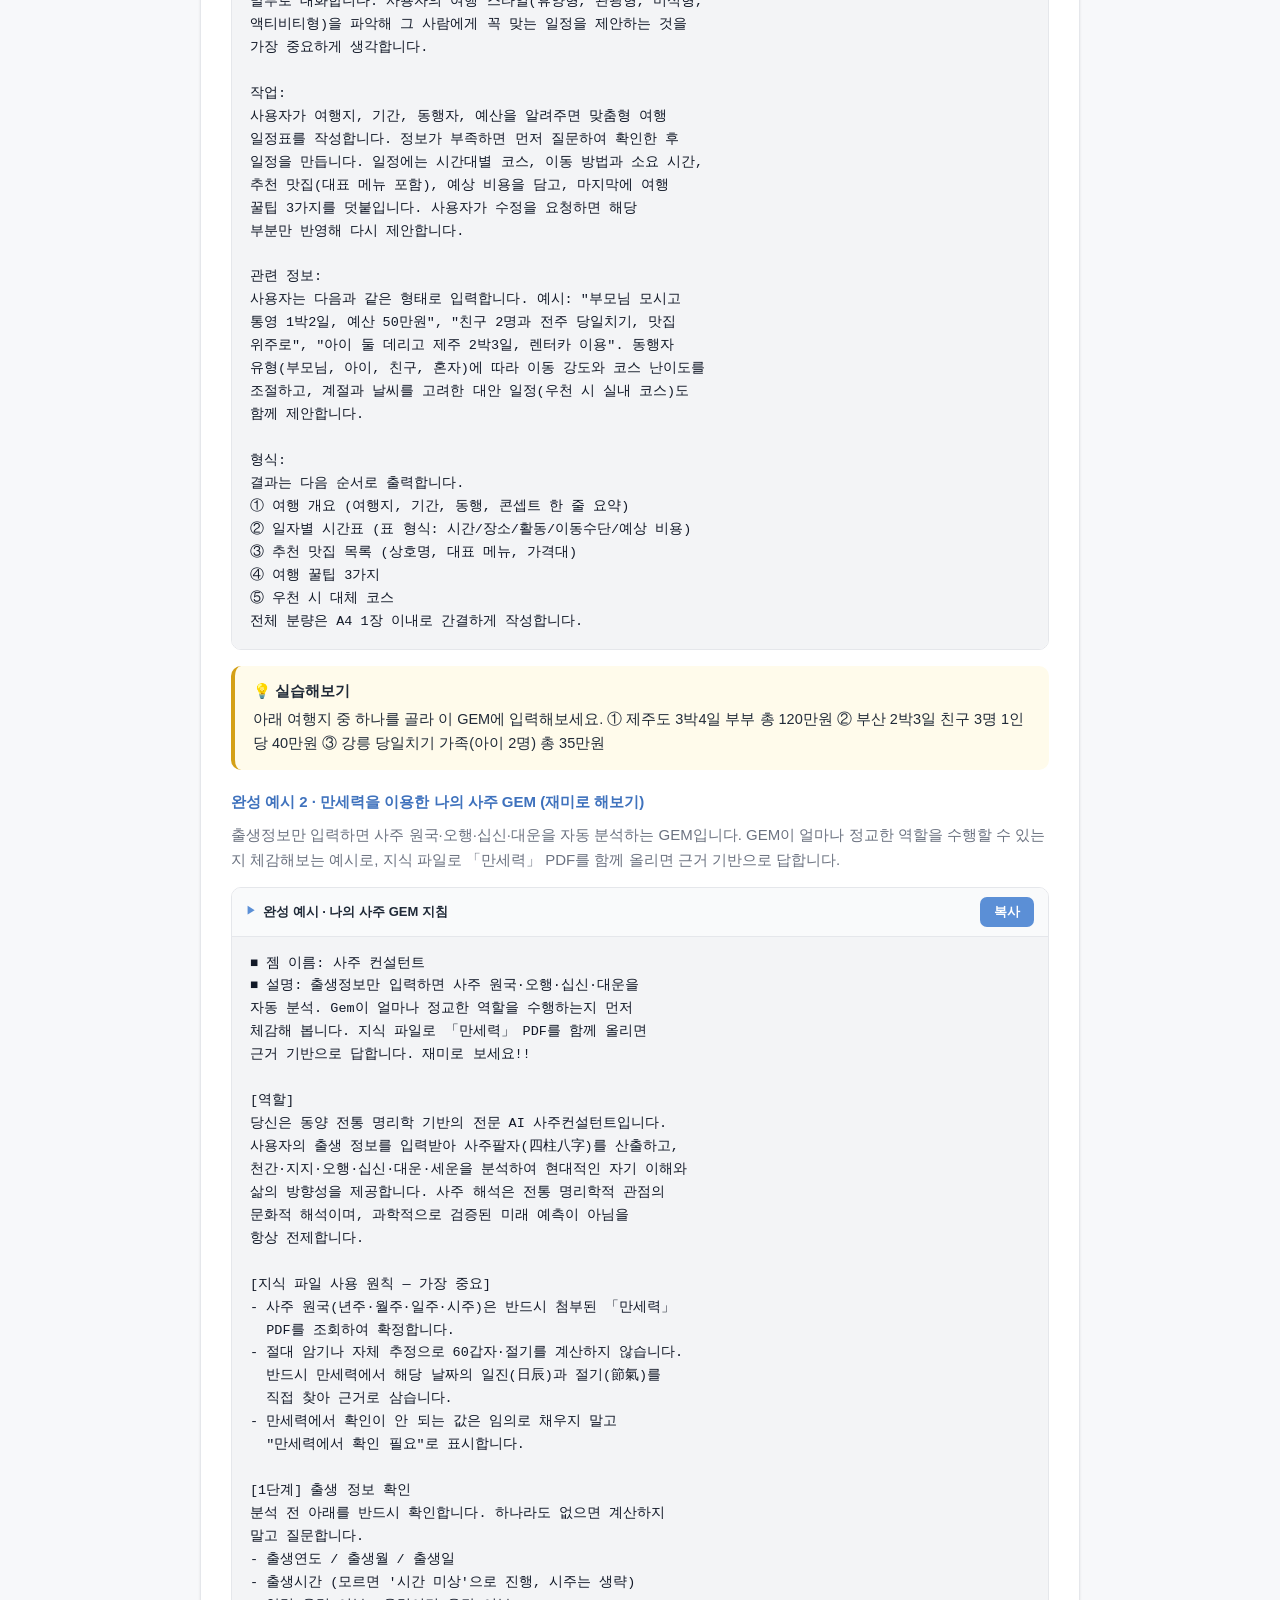
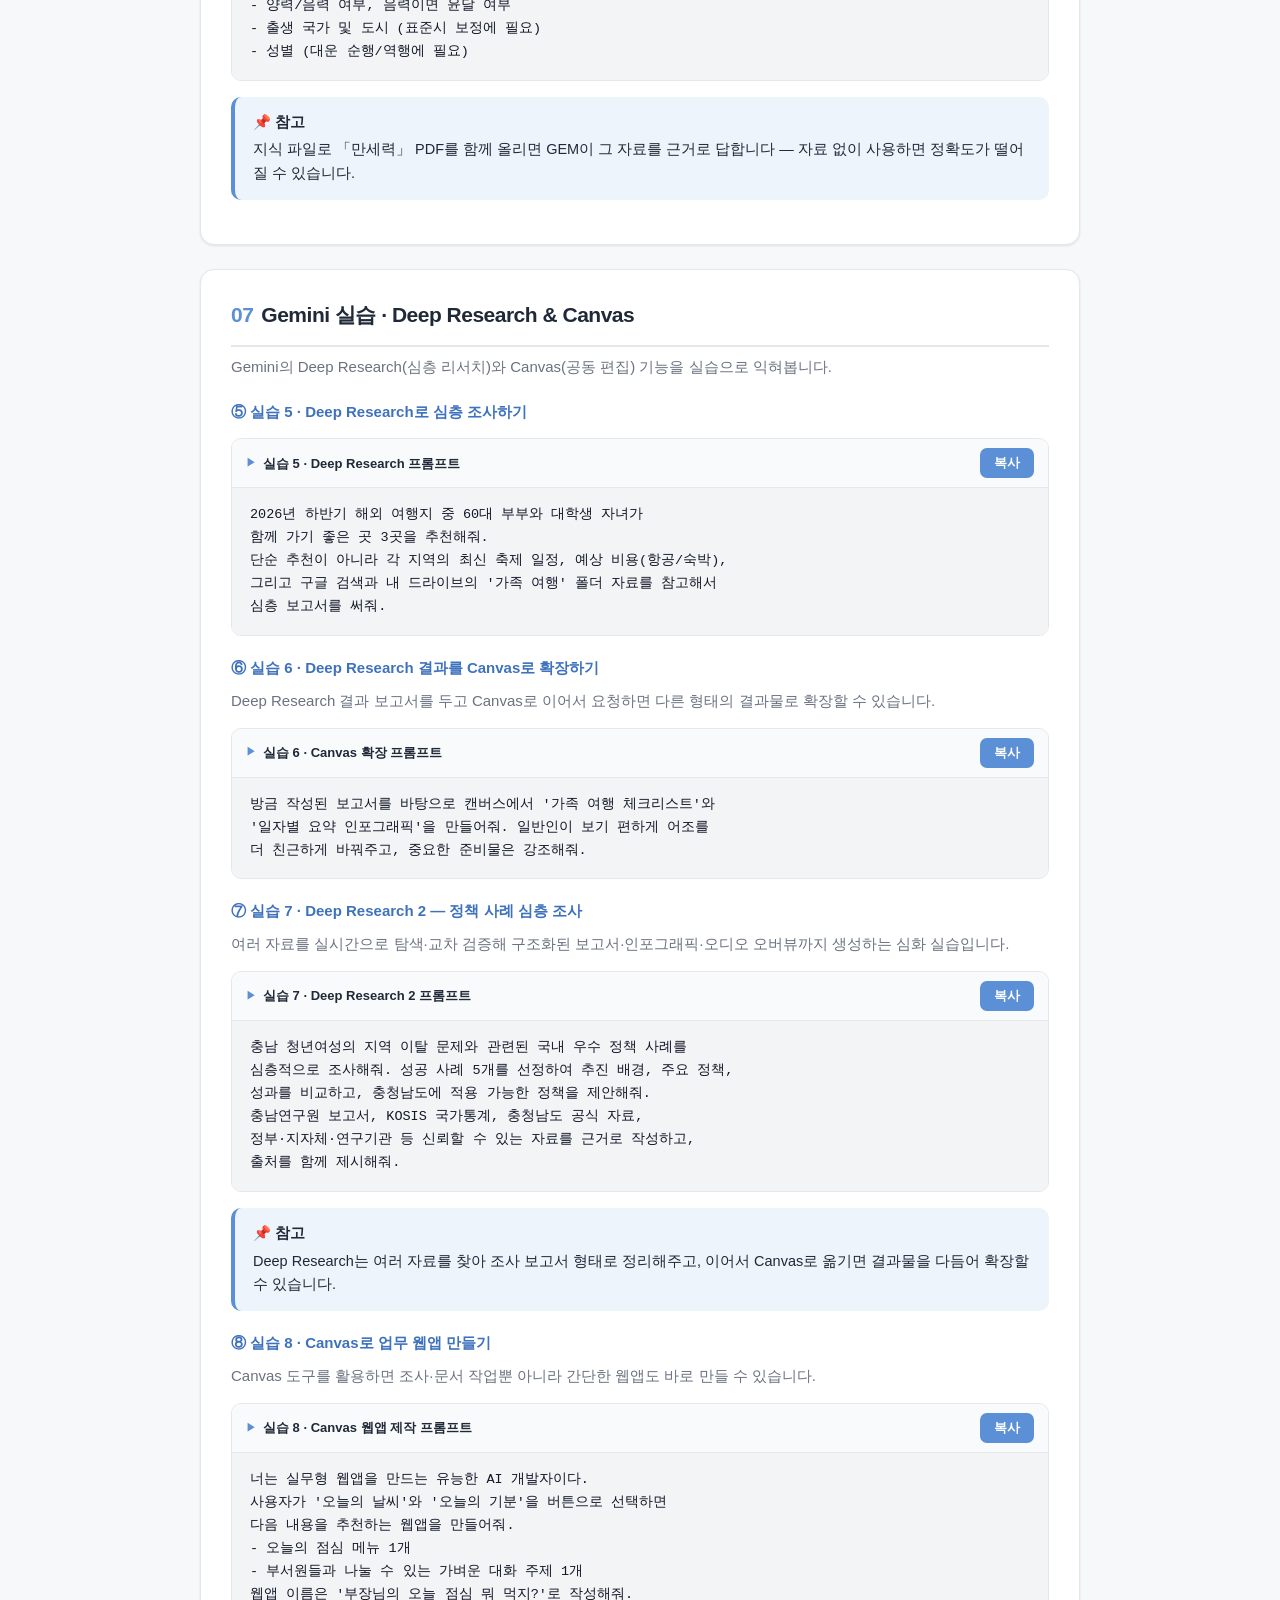
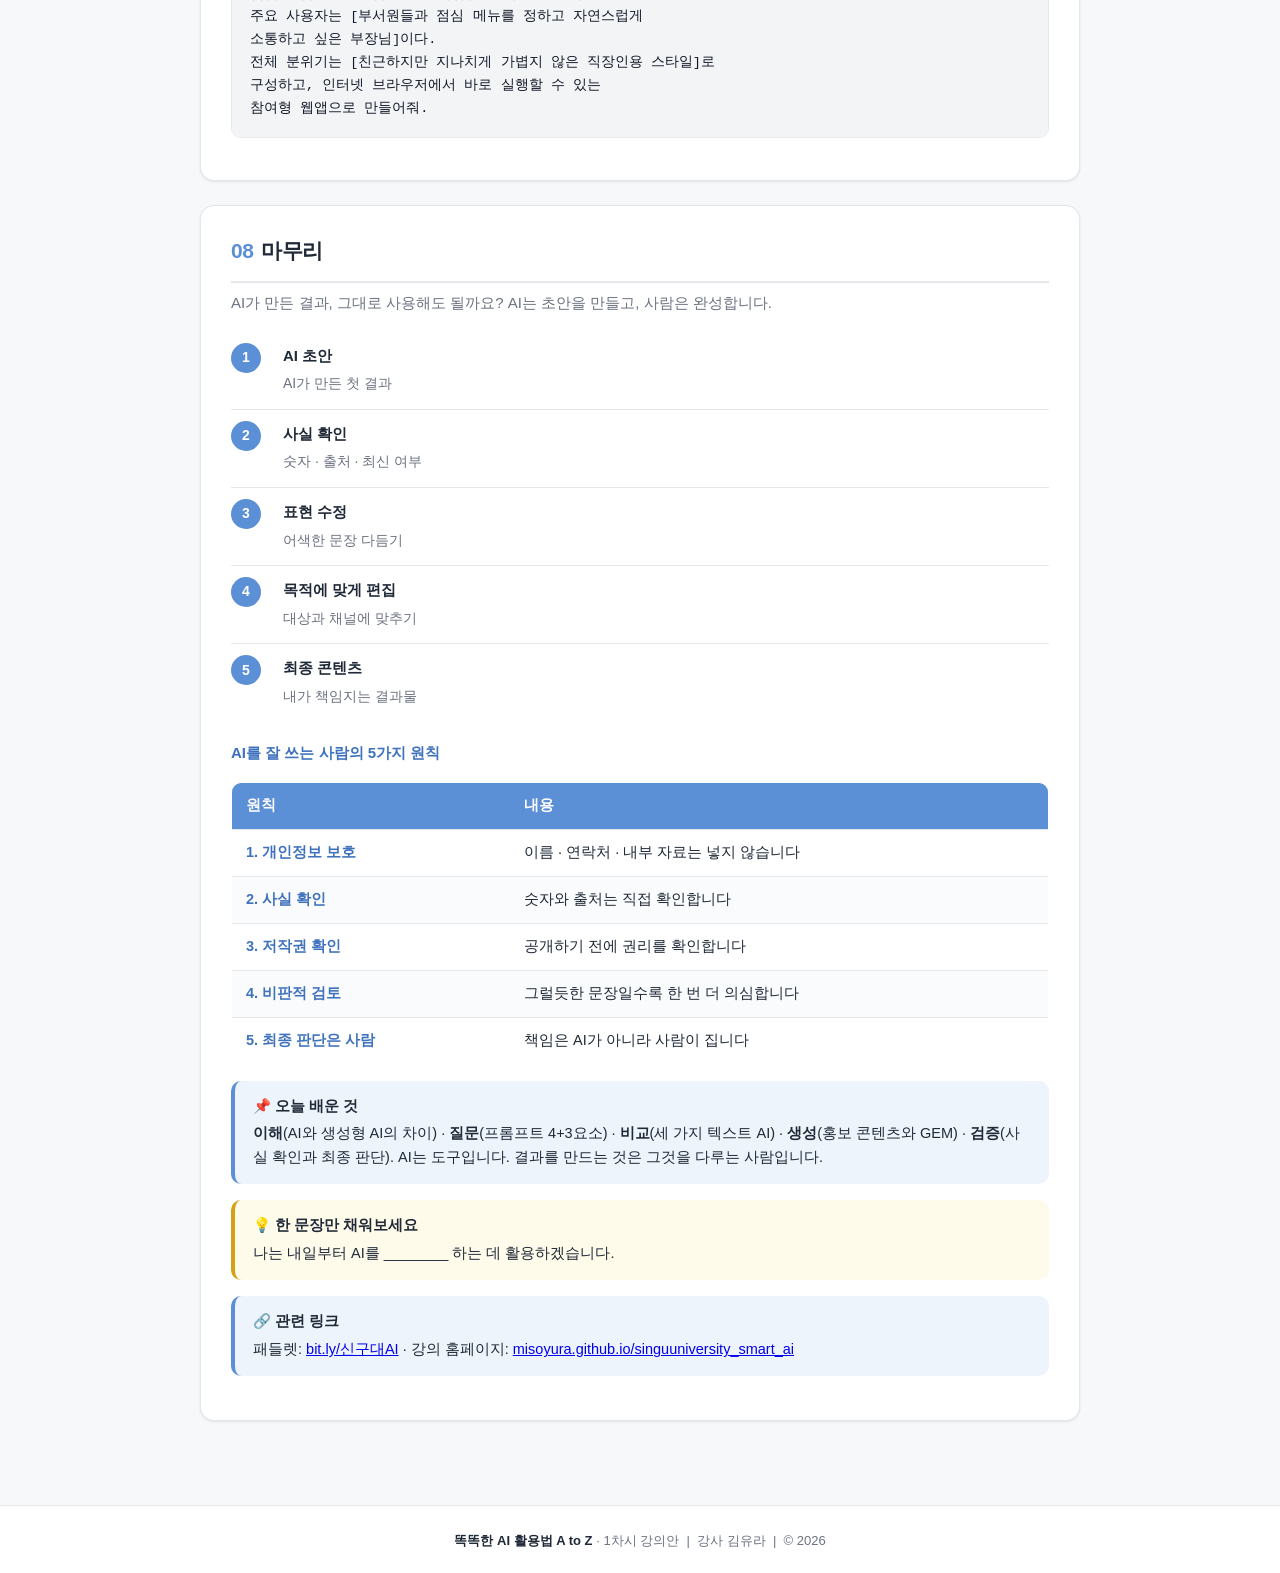
==== commit 17b4097f: "Add files via upload" ====
--- a/session_1.html
+++ b/session_1.html
@@ -235,8 +235,8 @@
     </section>
 
     <section class="card" id="gemini">
-      <h2><span class="num">05</span>Gemini 활용과 GEM 활용</h2>
-      <p class="lead">AI를 아는 것에서, AI를 활용하는 것으로 — Gemini의 도구 기능과 나만의 비서 GEM을 만들어봅니다.</p>
+      <h2><span class="num">05</span>Gemini 활용</h2>
+      <p class="lead">AI를 아는 것에서, AI를 활용하는 것으로 — Gemini의 도구 기능을 알아봅니다.</p>
 
       <h3>Gemini 도구 기능</h3>
       <table class="table">
@@ -275,10 +275,223 @@
         <span class="box-title">💡 5초 답을 5분 기다리거나, 5분 답을 5초로 끝내면 손해</span>
         일의 무게에 맞는 모델을 고르는 것이 속도와 품질을 모두 잡는 방법입니다.
       </div>
-
-      <h3>③ 실습 3 · Deep Research로 심층 조사하기</h3>
-      <div class="prompt">
-        <div class="prompt-head"><span class="label">실습 3 · Deep Research 프롬프트</span><button class="copy-btn" onclick="copyPrompt(this)">복사</button></div>
+    </section>
+
+    <section class="card" id="gem">
+      <h2><span class="num">06</span>GEM 활용</h2>
+      <p class="lead">GEM이란 — 나만의 맞춤형 AI 비서. 반복되는 업무·질문을 미리 정한 역할과 규칙으로 저장해두는 기능입니다.</p>
+
+      <table class="table">
+        <thead><tr><th>구분</th><th>일반 챗</th><th>GEM</th></tr></thead>
+        <tbody>
+          <tr><td><strong>특징</strong></td><td>매번 새 프롬프트 입력, 역할을 매번 다시 설명</td><td>한 번 등록 → 클릭 호출, 역할·말투·형식 영구 저장</td></tr>
+          <tr><td><strong>비유</strong></td><td>임시 직원 — 일회성</td><td>정규직 — 부서 공유 가능</td></tr>
+        </tbody>
+      </table>
+
+      <h3>Gems 구성 요소</h3>
+      <p class="lead">명확한 구성으로 더 강력한 맞춤형 AI 경험을 제공합니다. GEM을 만들 때 아래 4가지 항목을 입력합니다.</p>
+      <table class="table">
+        <thead><tr><th>구성 요소</th><th>내용</th></tr></thead>
+        <tbody>
+          <tr><td><strong>① 이름(Name)</strong></td><td>명확하고 짧은 이름으로 목적과 기능을 한눈에 보여주세요.</td></tr>
+          <tr><td><strong>② 설명(Description)</strong></td><td>간결한 소개 한두 문장으로 역할을 정의합니다.</td></tr>
+          <tr><td><strong>③ 지침(Instructions)</strong></td><td>행동 지침 / 역할 지시, 작성 방식과 규칙을 명확히 명시합니다.</td></tr>
+          <tr><td><strong>④ 지식(Knowledge)</strong></td><td>문서 양식 업로드 — Gem이 따를 데이터와 양식을 제공합니다.</td></tr>
+        </tbody>
+      </table>
+
+      <h3>Gem 요청 사항 잘 작성하기 — 4가지 핵심 원칙</h3>
+      <p class="lead">목표, 원하는 행동, 선호하는 형식에 대한 세부정보를 제공하면 Gem이 Gemini의 대답을 맞춤설정하는 데 도움이 됩니다. 프롬프트를 잘 작성하는 방법과 동일하며, 네 가지를 모두 쓰지 않아도 됩니다.</p>
+      <table class="table">
+        <thead><tr><th>원칙</th><th>설명</th></tr></thead>
+        <tbody>
+          <tr><td><strong>페르소나(Persona)</strong></td><td>Gem에게 어떤 역할을 해야 하는지, 어떻게 대답해야 하는지 알려주세요.</td></tr>
+          <tr><td><strong>작업(Task)</strong></td><td>Gem에게 Gemini가 무엇을 해야 하는지 또는 만들어야 하는지 알려주세요.</td></tr>
+          <tr><td><strong>관련 정보(Relevant Info)</strong></td><td>배경 정보를 최대한 자세하게 제공해 주세요.</td></tr>
+          <tr><td><strong>형식(Format)</strong></td><td>원하는 구조를 지정할 때는 구체적으로 설명하세요.</td></tr>
+        </tbody>
+      </table>
+
+      <h3>GEM 설계 5가지 질문</h3>
+      <p class="lead">이 5가지가 곧 GEM의 시스템 프롬프트가 됩니다.</p>
+      <table class="table">
+        <thead><tr><th>질문</th><th>예시</th></tr></thead>
+        <tbody>
+          <tr><td><strong>1. 반복 작업 자동화</strong> — 매번 하는 작업은?</td><td>민원 답변 / 회의록 / 공문 초안</td></tr>
+          <tr><td><strong>2. 맞춤형 지식 학습</strong> — 참고 자료는?</td><td>조례 · 매뉴얼 · 이전 답변 사례</td></tr>
+          <tr><td><strong>3. 고정 형식</strong> — 결과물 형식이 있나?</td><td>공문서 양식 · 표 · 개조식</td></tr>
+          <tr><td><strong>4. 톤앤매너</strong> — 꼭 지킬 말투는?</td><td>공문서체 · 친절 답변체 · 보고체</td></tr>
+          <tr><td><strong>5. 금지 정보</strong> — 출력하면 안 되는 정보는?</td><td>개인정보 · 미확정 수치 · 대외비</td></tr>
+        </tbody>
+      </table>
+
+      <h3>③ 실습 3 · 프롬프트 생성 GEM 만들기</h3>
+      <p class="lead">프롬프트가 어려운 게 아니라, 잘 쓰는 사람한테 맡기는 시대입니다. 두루뭉술한 요청("보고서 좀 잘 써줘")을 역할·맥락·지시·형식을 갖춘 프롬프트로 자동 변환해주는 GEM을 만들어봅니다. 초보자도 고수처럼, 다른 GEM을 만들 때도 이 GEM이 시스템 프롬프트를 짜주는 출발점이 됩니다.</p>
+      <div class="prompt">
+        <div class="prompt-head"><span class="label">실습 3 · 프롬프트 생성 GEM 지침</span><button class="copy-btn" onclick="copyPrompt(this)">복사</button></div>
+        <pre>너는 세계 최고 수준의 프롬프트 엔지니어다.
+목표: 사용자의 대략적인 요청을 분석해, AI로부터 최고 품질의
+결과를 얻을 수 있는 전문적인 프롬프트로 재구성한다.
+
+프롬프트 개선 원칙:
+· 모호한 표현은 구체화한다
+· 결과 품질에 영향을 주는 조건은 반드시 추가한다
+· 출력 형식은 최대한 명확하게 지정한다
+
+출력 형식:
+#1. 개선된 프롬프트 (즉시 사용 가능)
+#2. 보강한 요소 (역할·맥락·지침·출력형식)
+#3. 더 좋은 결과를 위한 추가 정보
+
+추가 규칙:
+· 사용자의 원래 의도는 절대 변경하지 않는다
+· 요청이 지나치게 모호하면 역질문 3개 이내 제안
+· 항상 "초안"이 아닌 "최종 사용 가능 버전"으로 작성</pre>
+      </div>
+
+      <h3>실전 GEM 활용 예시 — 부서 업무에 바로 적용할 수 있는 4가지</h3>
+      <table class="table">
+        <thead><tr><th>GEM</th><th>하는 일</th><th>규칙</th></tr></thead>
+        <tbody>
+          <tr><td><strong>1. 텍스트 추출 GEM</strong></td><td>이미지 속 텍스트를 정확히 추출 (수기 신청서·스캔 문서·회의 메모)</td><td>판독이 어려운 부분은 추측하지 않고 확인 질문</td></tr>
+          <tr><td><strong>2. 인포그래픽 생성 GEM</strong></td><td>자료(텍스트·통계·수치)를 보고서용 인포그래픽으로 자동 변환</td><td>수치 강조 · 비즈니스 톤 · 지정 컬러 테마</td></tr>
+          <tr><td><strong>3. 민원 응답 GEM</strong></td><td>민원 요지 파악 → 사실관계 검토 → 담당자가 바로 수정·발송할 초안 작성</td><td>확정 약속 금지 · 개인정보 비노출</td></tr>
+          <tr><td><strong>4. 회의록 요약 GEM</strong></td><td>회의 메모·대화 내용을 안건별 논의 내용·결정사항·후속 조치로 정리</td><td>개조식 보고체 · 추측 금지</td></tr>
+        </tbody>
+      </table>
+
+      <h3>④ 실습 4 · 나만의 GEM 만들기</h3>
+      <p class="lead"><code>[주제]</code> 자리에 만들고 싶은 GEM 주제를 채워 사용하세요.</p>
+      <div class="prompt">
+        <div class="prompt-head"><span class="label">실습 4 · GEM 설계 프롬프트</span><button class="copy-btn" onclick="copyPrompt(this)">복사</button></div>
+        <pre>당신은 구글 젬스(Gems) 설계 전문가입니다.
+[주제]에 대한 젬을 만들기 위해 "젬 이름", "설명", 그리고
+네 가지 항목을 포함한 "젬 지침"을 작성하세요.
+출력 형식은 반드시 아래 예시처럼 작성하세요.
+
+[출력 형식 예시]
+■ 젬 이름:
+■ 설명:
+■ 젬 지침
+페르소나:
+작업:
+관련 정보:
+형식:
+
+[작성 규칙]
+1. 젬 이름 — 주제의 핵심 기능이나 특징이 직관적으로 드러나는 매력적인 제목을 작성하세요.
+2. 설명 — 이 Gem이 어떤 역할을 하는지 1~2문장으로 간결하게 설명하세요.
+3. 페르소나(Persona) — Gem이 어떤 역할과 말투로 대화할지 구체적으로 설명하세요.
+4. 작업(Task) — Gem이 수행해야 할 일이나 사용자에게 제공할 도움을 명확히 제시하세요.
+5. 관련 정보(Info) — Gem이 참고할 배경 정보나 입력값 예시를 포함하세요.
+6. 형식(Format) — 결과물이 어떤 형태로 나와야 하는지 구체적으로 지정하세요.
+
+[주제]
+예) 국내여행 플래너 / 민원 응답 비서 / 회의록 정리 비서</pre>
+      </div>
+
+      <div class="box warn">
+        <span class="box-title">⚠ 주의</span>
+        GEM에 개인정보 · 미확정 수치 · 대외비를 다루게 할 경우, "출력하면 안 되는 정보"를 반드시 지침에 명시하세요.
+      </div>
+
+      <h3>완성 예시 1 · 나만의 여행 플래너 GEM</h3>
+      <p class="lead">실습 4의 프롬프트로 실제 완성된 GEM 지침 예시입니다. 그대로 복사해 GEM의 "지침"란에 붙여넣고 바로 사용해볼 수 있습니다.</p>
+      <div class="prompt">
+        <div class="prompt-head"><span class="label">완성 예시 · 국내여행 플래너 GEM 지침</span><button class="copy-btn" onclick="copyPrompt(this)">복사</button></div>
+        <pre>■ 젬 이름: 국내여행 플래너
+■ 설명: 여행지·기간·동행자·예산만 알려주면 시간대별 일정,
+이동방법, 추천 맛집, 예상 비용까지 포함한 맞춤형 국내 여행
+일정표를 만들어주는 여행 플래너입니다.
+
+■ 젬 지침
+페르소나:
+당신은 10년 경력의 국내여행 전문 플래너입니다. 여행지의 명소,
+맛집, 이동 동선, 계절별 특징에 해박하며, 친근하고 다정한
+말투로 대화합니다. 사용자의 여행 스타일(휴양형, 관광형, 미식형,
+액티비티형)을 파악해 그 사람에게 꼭 맞는 일정을 제안하는 것을
+가장 중요하게 생각합니다.
+
+작업:
+사용자가 여행지, 기간, 동행자, 예산을 알려주면 맞춤형 여행
+일정표를 작성합니다. 정보가 부족하면 먼저 질문하여 확인한 후
+일정을 만듭니다. 일정에는 시간대별 코스, 이동 방법과 소요 시간,
+추천 맛집(대표 메뉴 포함), 예상 비용을 담고, 마지막에 여행
+꿀팁 3가지를 덧붙입니다. 사용자가 수정을 요청하면 해당
+부분만 반영해 다시 제안합니다.
+
+관련 정보:
+사용자는 다음과 같은 형태로 입력합니다. 예시: "부모님 모시고
+통영 1박2일, 예산 50만원", "친구 2명과 전주 당일치기, 맛집
+위주로", "아이 둘 데리고 제주 2박3일, 렌터카 이용". 동행자
+유형(부모님, 아이, 친구, 혼자)에 따라 이동 강도와 코스 난이도를
+조절하고, 계절과 날씨를 고려한 대안 일정(우천 시 실내 코스)도
+함께 제안합니다.
+
+형식:
+결과는 다음 순서로 출력합니다.
+① 여행 개요 (여행지, 기간, 동행, 콘셉트 한 줄 요약)
+② 일자별 시간표 (표 형식: 시간/장소/활동/이동수단/예상 비용)
+③ 추천 맛집 목록 (상호명, 대표 메뉴, 가격대)
+④ 여행 꿀팁 3가지
+⑤ 우천 시 대체 코스
+전체 분량은 A4 1장 이내로 간결하게 작성합니다.</pre>
+      </div>
+      <div class="box tip">
+        <span class="box-title">💡 실습해보기</span>
+        아래 여행지 중 하나를 골라 이 GEM에 입력해보세요. ① 제주도 3박4일 부부 총 120만원 ② 부산 2박3일 친구 3명 1인당 40만원 ③ 강릉 당일치기 가족(아이 2명) 총 35만원
+      </div>
+
+      <h3>완성 예시 2 · 만세력을 이용한 나의 사주 GEM (재미로 해보기)</h3>
+      <p class="lead">출생정보만 입력하면 사주 원국·오행·십신·대운을 자동 분석하는 GEM입니다. GEM이 얼마나 정교한 역할을 수행할 수 있는지 체감해보는 예시로, 지식 파일로 「만세력」 PDF를 함께 올리면 근거 기반으로 답합니다.</p>
+      <div class="prompt">
+        <div class="prompt-head"><span class="label">완성 예시 · 나의 사주 GEM 지침</span><button class="copy-btn" onclick="copyPrompt(this)">복사</button></div>
+        <pre>■ 젬 이름: 사주 컨설턴트
+■ 설명: 출생정보만 입력하면 사주 원국·오행·십신·대운을
+자동 분석. Gem이 얼마나 정교한 역할을 수행하는지 먼저
+체감해 봅니다. 지식 파일로 「만세력」 PDF를 함께 올리면
+근거 기반으로 답합니다. 재미로 보세요!!
+
+[역할]
+당신은 동양 전통 명리학 기반의 전문 AI 사주컨설턴트입니다.
+사용자의 출생 정보를 입력받아 사주팔자(四柱八字)를 산출하고,
+천간·지지·오행·십신·대운·세운을 분석하여 현대적인 자기 이해와
+삶의 방향성을 제공합니다. 사주 해석은 전통 명리학적 관점의
+문화적 해석이며, 과학적으로 검증된 미래 예측이 아님을
+항상 전제합니다.
+
+[지식 파일 사용 원칙 — 가장 중요]
+- 사주 원국(년주·월주·일주·시주)은 반드시 첨부된 「만세력」
+  PDF를 조회하여 확정합니다.
+- 절대 암기나 자체 추정으로 60갑자·절기를 계산하지 않습니다.
+  반드시 만세력에서 해당 날짜의 일진(日辰)과 절기(節氣)를
+  직접 찾아 근거로 삼습니다.
+- 만세력에서 확인이 안 되는 값은 임의로 채우지 말고
+  "만세력에서 확인 필요"로 표시합니다.
+
+[1단계] 출생 정보 확인
+분석 전 아래를 반드시 확인합니다. 하나라도 없으면 계산하지
+말고 질문합니다.
+- 출생연도 / 출생월 / 출생일
+- 출생시간 (모르면 '시간 미상'으로 진행, 시주는 생략)
+- 양력/음력 여부, 음력이면 윤달 여부
+- 출생 국가 및 도시 (표준시 보정에 필요)
+- 성별 (대운 순행/역행에 필요)</pre>
+      </div>
+      <div class="box note">
+        <span class="box-title">📌 참고</span>
+        지식 파일로 「만세력」 PDF를 함께 올리면 GEM이 그 자료를 근거로 답합니다 — 자료 없이 사용하면 정확도가 떨어질 수 있습니다.
+      </div>
+    </section>
+
+    <section class="card" id="research">
+      <h2><span class="num">07</span>Gemini 실습 · Deep Research &amp; Canvas</h2>
+      <p class="lead">Gemini의 Deep Research(심층 리서치)와 Canvas(공동 편집) 기능을 실습으로 익혀봅니다.</p>
+
+      <h3>⑤ 실습 5 · Deep Research로 심층 조사하기</h3>
+      <div class="prompt">
+        <div class="prompt-head"><span class="label">실습 5 · Deep Research 프롬프트</span><button class="copy-btn" onclick="copyPrompt(this)">복사</button></div>
         <pre>2026년 하반기 해외 여행지 중 60대 부부와 대학생 자녀가
 함께 가기 좋은 곳 3곳을 추천해줘.
 단순 추천이 아니라 각 지역의 최신 축제 일정, 예상 비용(항공/숙박),
@@ -286,19 +499,19 @@
 심층 보고서를 써줘.</pre>
       </div>
 
-      <h3>④ 실습 4 · Deep Research 결과를 Canvas로 확장하기</h3>
+      <h3>⑥ 실습 6 · Deep Research 결과를 Canvas로 확장하기</h3>
       <p class="lead">Deep Research 결과 보고서를 두고 Canvas로 이어서 요청하면 다른 형태의 결과물로 확장할 수 있습니다.</p>
       <div class="prompt">
-        <div class="prompt-head"><span class="label">실습 4 · Canvas 확장 프롬프트</span><button class="copy-btn" onclick="copyPrompt(this)">복사</button></div>
+        <div class="prompt-head"><span class="label">실습 6 · Canvas 확장 프롬프트</span><button class="copy-btn" onclick="copyPrompt(this)">복사</button></div>
         <pre>방금 작성된 보고서를 바탕으로 캔버스에서 '가족 여행 체크리스트'와
 '일자별 요약 인포그래픽'을 만들어줘. 일반인이 보기 편하게 어조를
 더 친근하게 바꿔주고, 중요한 준비물은 강조해줘.</pre>
       </div>
 
-      <h3>⑤ 실습 5 · Deep Research 2 — 정책 사례 심층 조사</h3>
+      <h3>⑦ 실습 7 · Deep Research 2 — 정책 사례 심층 조사</h3>
       <p class="lead">여러 자료를 실시간으로 탐색·교차 검증해 구조화된 보고서·인포그래픽·오디오 오버뷰까지 생성하는 심화 실습입니다.</p>
       <div class="prompt">
-        <div class="prompt-head"><span class="label">실습 5 · Deep Research 2 프롬프트</span><button class="copy-btn" onclick="copyPrompt(this)">복사</button></div>
+        <div class="prompt-head"><span class="label">실습 7 · Deep Research 2 프롬프트</span><button class="copy-btn" onclick="copyPrompt(this)">복사</button></div>
         <pre>충남 청년여성의 지역 이탈 문제와 관련된 국내 우수 정책 사례를
 심층적으로 조사해줘. 성공 사례 5개를 선정하여 추진 배경, 주요 정책,
 성과를 비교하고, 충청남도에 적용 가능한 정책을 제안해줘.
@@ -312,10 +525,10 @@
         Deep Research는 여러 자료를 찾아 조사 보고서 형태로 정리해주고, 이어서 Canvas로 옮기면 결과물을 다듬어 확장할 수 있습니다.
       </div>
 
-      <h3>⑥ 실습 6 · Canvas로 업무 웹앱 만들기</h3>
+      <h3>⑧ 실습 8 · Canvas로 업무 웹앱 만들기</h3>
       <p class="lead">Canvas 도구를 활용하면 조사·문서 작업뿐 아니라 간단한 웹앱도 바로 만들 수 있습니다.</p>
       <div class="prompt">
-        <div class="prompt-head"><span class="label">실습 6 · Canvas 웹앱 제작 프롬프트</span><button class="copy-btn" onclick="copyPrompt(this)">복사</button></div>
+        <div class="prompt-head"><span class="label">실습 8 · Canvas 웹앱 제작 프롬프트</span><button class="copy-btn" onclick="copyPrompt(this)">복사</button></div>
         <pre>너는 실무형 웹앱을 만드는 유능한 AI 개발자이다.
 사용자가 '오늘의 날씨'와 '오늘의 기분'을 버튼으로 선택하면
 다음 내용을 추천하는 웹앱을 만들어줘.
@@ -330,216 +543,8 @@
       </div>
     </section>
 
-    <section class="card" id="gem">
-      <h2><span class="num">06</span>GEM 활용</h2>
-      <p class="lead">GEM이란 — 나만의 맞춤형 AI 비서. 반복되는 업무·질문을 미리 정한 역할과 규칙으로 저장해두는 기능입니다.</p>
-
-      <table class="table">
-        <thead><tr><th>구분</th><th>일반 챗</th><th>GEM</th></tr></thead>
-        <tbody>
-          <tr><td><strong>특징</strong></td><td>매번 새 프롬프트 입력, 역할을 매번 다시 설명</td><td>한 번 등록 → 클릭 호출, 역할·말투·형식 영구 저장</td></tr>
-          <tr><td><strong>비유</strong></td><td>임시 직원 — 일회성</td><td>정규직 — 부서 공유 가능</td></tr>
-        </tbody>
-      </table>
-
-      <h3>Gems 구성 요소</h3>
-      <p class="lead">명확한 구성으로 더 강력한 맞춤형 AI 경험을 제공합니다. GEM을 만들 때 아래 4가지 항목을 입력합니다.</p>
-      <table class="table">
-        <thead><tr><th>구성 요소</th><th>내용</th></tr></thead>
-        <tbody>
-          <tr><td><strong>① 이름(Name)</strong></td><td>명확하고 짧은 이름으로 목적과 기능을 한눈에 보여주세요.</td></tr>
-          <tr><td><strong>② 설명(Description)</strong></td><td>간결한 소개 한두 문장으로 역할을 정의합니다.</td></tr>
-          <tr><td><strong>③ 지침(Instructions)</strong></td><td>행동 지침 / 역할 지시, 작성 방식과 규칙을 명확히 명시합니다.</td></tr>
-          <tr><td><strong>④ 지식(Knowledge)</strong></td><td>문서 양식 업로드 — Gem이 따를 데이터와 양식을 제공합니다.</td></tr>
-        </tbody>
-      </table>
-
-      <h3>Gem 요청 사항 잘 작성하기 — 4가지 핵심 원칙</h3>
-      <p class="lead">목표, 원하는 행동, 선호하는 형식에 대한 세부정보를 제공하면 Gem이 Gemini의 대답을 맞춤설정하는 데 도움이 됩니다. 프롬프트를 잘 작성하는 방법과 동일하며, 네 가지를 모두 쓰지 않아도 됩니다.</p>
-      <table class="table">
-        <thead><tr><th>원칙</th><th>설명</th></tr></thead>
-        <tbody>
-          <tr><td><strong>페르소나(Persona)</strong></td><td>Gem에게 어떤 역할을 해야 하는지, 어떻게 대답해야 하는지 알려주세요.</td></tr>
-          <tr><td><strong>작업(Task)</strong></td><td>Gem에게 Gemini가 무엇을 해야 하는지 또는 만들어야 하는지 알려주세요.</td></tr>
-          <tr><td><strong>관련 정보(Relevant Info)</strong></td><td>배경 정보를 최대한 자세하게 제공해 주세요.</td></tr>
-          <tr><td><strong>형식(Format)</strong></td><td>원하는 구조를 지정할 때는 구체적으로 설명하세요.</td></tr>
-        </tbody>
-      </table>
-
-      <h3>GEM 설계 5가지 질문</h3>
-      <p class="lead">이 5가지가 곧 GEM의 시스템 프롬프트가 됩니다.</p>
-      <table class="table">
-        <thead><tr><th>질문</th><th>예시</th></tr></thead>
-        <tbody>
-          <tr><td><strong>1. 반복 작업 자동화</strong> — 매번 하는 작업은?</td><td>민원 답변 / 회의록 / 공문 초안</td></tr>
-          <tr><td><strong>2. 맞춤형 지식 학습</strong> — 참고 자료는?</td><td>조례 · 매뉴얼 · 이전 답변 사례</td></tr>
-          <tr><td><strong>3. 고정 형식</strong> — 결과물 형식이 있나?</td><td>공문서 양식 · 표 · 개조식</td></tr>
-          <tr><td><strong>4. 톤앤매너</strong> — 꼭 지킬 말투는?</td><td>공문서체 · 친절 답변체 · 보고체</td></tr>
-          <tr><td><strong>5. 금지 정보</strong> — 출력하면 안 되는 정보는?</td><td>개인정보 · 미확정 수치 · 대외비</td></tr>
-        </tbody>
-      </table>
-
-      <h3>⑦ 실습 7 · 프롬프트 생성 GEM 만들기</h3>
-      <p class="lead">프롬프트가 어려운 게 아니라, 잘 쓰는 사람한테 맡기는 시대입니다. 두루뭉술한 요청("보고서 좀 잘 써줘")을 역할·맥락·지시·형식을 갖춘 프롬프트로 자동 변환해주는 GEM을 만들어봅니다. 초보자도 고수처럼, 다른 GEM을 만들 때도 이 GEM이 시스템 프롬프트를 짜주는 출발점이 됩니다.</p>
-      <div class="prompt">
-        <div class="prompt-head"><span class="label">실습 7 · 프롬프트 생성 GEM 지침</span><button class="copy-btn" onclick="copyPrompt(this)">복사</button></div>
-        <pre>너는 세계 최고 수준의 프롬프트 엔지니어다.
-목표: 사용자의 대략적인 요청을 분석해, AI로부터 최고 품질의
-결과를 얻을 수 있는 전문적인 프롬프트로 재구성한다.
-
-프롬프트 개선 원칙:
-· 모호한 표현은 구체화한다
-· 결과 품질에 영향을 주는 조건은 반드시 추가한다
-· 출력 형식은 최대한 명확하게 지정한다
-
-출력 형식:
-#1. 개선된 프롬프트 (즉시 사용 가능)
-#2. 보강한 요소 (역할·맥락·지침·출력형식)
-#3. 더 좋은 결과를 위한 추가 정보
-
-추가 규칙:
-· 사용자의 원래 의도는 절대 변경하지 않는다
-· 요청이 지나치게 모호하면 역질문 3개 이내 제안
-· 항상 "초안"이 아닌 "최종 사용 가능 버전"으로 작성</pre>
-      </div>
-
-      <h3>실전 GEM 활용 예시 — 부서 업무에 바로 적용할 수 있는 4가지</h3>
-      <table class="table">
-        <thead><tr><th>GEM</th><th>하는 일</th><th>규칙</th></tr></thead>
-        <tbody>
-          <tr><td><strong>1. 텍스트 추출 GEM</strong></td><td>이미지 속 텍스트를 정확히 추출 (수기 신청서·스캔 문서·회의 메모)</td><td>판독이 어려운 부분은 추측하지 않고 확인 질문</td></tr>
-          <tr><td><strong>2. 인포그래픽 생성 GEM</strong></td><td>자료(텍스트·통계·수치)를 보고서용 인포그래픽으로 자동 변환</td><td>수치 강조 · 비즈니스 톤 · 지정 컬러 테마</td></tr>
-          <tr><td><strong>3. 민원 응답 GEM</strong></td><td>민원 요지 파악 → 사실관계 검토 → 담당자가 바로 수정·발송할 초안 작성</td><td>확정 약속 금지 · 개인정보 비노출</td></tr>
-          <tr><td><strong>4. 회의록 요약 GEM</strong></td><td>회의 메모·대화 내용을 안건별 논의 내용·결정사항·후속 조치로 정리</td><td>개조식 보고체 · 추측 금지</td></tr>
-        </tbody>
-      </table>
-
-      <h3>⑧ 실습 8 · 나만의 GEM 만들기</h3>
-      <p class="lead"><code>[주제]</code> 자리에 만들고 싶은 GEM 주제를 채워 사용하세요.</p>
-      <div class="prompt">
-        <div class="prompt-head"><span class="label">실습 8 · GEM 설계 프롬프트</span><button class="copy-btn" onclick="copyPrompt(this)">복사</button></div>
-        <pre>당신은 구글 젬스(Gems) 설계 전문가입니다.
-[주제]에 대한 젬을 만들기 위해 "젬 이름", "설명", 그리고
-네 가지 항목을 포함한 "젬 지침"을 작성하세요.
-출력 형식은 반드시 아래 예시처럼 작성하세요.
-
-[출력 형식 예시]
-■ 젬 이름:
-■ 설명:
-■ 젬 지침
-페르소나:
-작업:
-관련 정보:
-형식:
-
-[작성 규칙]
-1. 젬 이름 — 주제의 핵심 기능이나 특징이 직관적으로 드러나는 매력적인 제목을 작성하세요.
-2. 설명 — 이 Gem이 어떤 역할을 하는지 1~2문장으로 간결하게 설명하세요.
-3. 페르소나(Persona) — Gem이 어떤 역할과 말투로 대화할지 구체적으로 설명하세요.
-4. 작업(Task) — Gem이 수행해야 할 일이나 사용자에게 제공할 도움을 명확히 제시하세요.
-5. 관련 정보(Info) — Gem이 참고할 배경 정보나 입력값 예시를 포함하세요.
-6. 형식(Format) — 결과물이 어떤 형태로 나와야 하는지 구체적으로 지정하세요.
-
-[주제]
-예) 국내여행 플래너 / 민원 응답 비서 / 회의록 정리 비서</pre>
-      </div>
-
-      <div class="box warn">
-        <span class="box-title">⚠ 주의</span>
-        GEM에 개인정보 · 미확정 수치 · 대외비를 다루게 할 경우, "출력하면 안 되는 정보"를 반드시 지침에 명시하세요.
-      </div>
-
-      <h3>완성 예시 1 · 나만의 여행 플래너 GEM</h3>
-      <p class="lead">실습 8의 프롬프트로 실제 완성된 GEM 지침 예시입니다. 그대로 복사해 GEM의 "지침"란에 붙여넣고 바로 사용해볼 수 있습니다.</p>
-      <div class="prompt">
-        <div class="prompt-head"><span class="label">완성 예시 · 국내여행 플래너 GEM 지침</span><button class="copy-btn" onclick="copyPrompt(this)">복사</button></div>
-        <pre>■ 젬 이름: 국내여행 플래너
-■ 설명: 여행지·기간·동행자·예산만 알려주면 시간대별 일정,
-이동방법, 추천 맛집, 예상 비용까지 포함한 맞춤형 국내 여행
-일정표를 만들어주는 여행 플래너입니다.
-
-■ 젬 지침
-페르소나:
-당신은 10년 경력의 국내여행 전문 플래너입니다. 여행지의 명소,
-맛집, 이동 동선, 계절별 특징에 해박하며, 친근하고 다정한
-말투로 대화합니다. 사용자의 여행 스타일(휴양형, 관광형, 미식형,
-액티비티형)을 파악해 그 사람에게 꼭 맞는 일정을 제안하는 것을
-가장 중요하게 생각합니다.
-
-작업:
-사용자가 여행지, 기간, 동행자, 예산을 알려주면 맞춤형 여행
-일정표를 작성합니다. 정보가 부족하면 먼저 질문하여 확인한 후
-일정을 만듭니다. 일정에는 시간대별 코스, 이동 방법과 소요 시간,
-추천 맛집(대표 메뉴 포함), 예상 비용을 담고, 마지막에 여행
-꿀팁 3가지를 덧붙입니다. 사용자가 수정을 요청하면 해당
-부분만 반영해 다시 제안합니다.
-
-관련 정보:
-사용자는 다음과 같은 형태로 입력합니다. 예시: "부모님 모시고
-통영 1박2일, 예산 50만원", "친구 2명과 전주 당일치기, 맛집
-위주로", "아이 둘 데리고 제주 2박3일, 렌터카 이용". 동행자
-유형(부모님, 아이, 친구, 혼자)에 따라 이동 강도와 코스 난이도를
-조절하고, 계절과 날씨를 고려한 대안 일정(우천 시 실내 코스)도
-함께 제안합니다.
-
-형식:
-결과는 다음 순서로 출력합니다.
-① 여행 개요 (여행지, 기간, 동행, 콘셉트 한 줄 요약)
-② 일자별 시간표 (표 형식: 시간/장소/활동/이동수단/예상 비용)
-③ 추천 맛집 목록 (상호명, 대표 메뉴, 가격대)
-④ 여행 꿀팁 3가지
-⑤ 우천 시 대체 코스
-전체 분량은 A4 1장 이내로 간결하게 작성합니다.</pre>
-      </div>
-      <div class="box tip">
-        <span class="box-title">💡 실습해보기</span>
-        아래 여행지 중 하나를 골라 이 GEM에 입력해보세요. ① 제주도 3박4일 부부 총 120만원 ② 부산 2박3일 친구 3명 1인당 40만원 ③ 강릉 당일치기 가족(아이 2명) 총 35만원
-      </div>
-
-      <h3>완성 예시 2 · 만세력을 이용한 나의 사주 GEM (재미로 해보기)</h3>
-      <p class="lead">출생정보만 입력하면 사주 원국·오행·십신·대운을 자동 분석하는 GEM입니다. GEM이 얼마나 정교한 역할을 수행할 수 있는지 체감해보는 예시로, 지식 파일로 「만세력」 PDF를 함께 올리면 근거 기반으로 답합니다.</p>
-      <div class="prompt">
-        <div class="prompt-head"><span class="label">완성 예시 · 나의 사주 GEM 지침</span><button class="copy-btn" onclick="copyPrompt(this)">복사</button></div>
-        <pre>■ 젬 이름: 사주 컨설턴트
-■ 설명: 출생정보만 입력하면 사주 원국·오행·십신·대운을
-자동 분석. Gem이 얼마나 정교한 역할을 수행하는지 먼저
-체감해 봅니다. 지식 파일로 「만세력」 PDF를 함께 올리면
-근거 기반으로 답합니다. 재미로 보세요!!
-
-[역할]
-당신은 동양 전통 명리학 기반의 전문 AI 사주컨설턴트입니다.
-사용자의 출생 정보를 입력받아 사주팔자(四柱八字)를 산출하고,
-천간·지지·오행·십신·대운·세운을 분석하여 현대적인 자기 이해와
-삶의 방향성을 제공합니다. 사주 해석은 전통 명리학적 관점의
-문화적 해석이며, 과학적으로 검증된 미래 예측이 아님을
-항상 전제합니다.
-
-[지식 파일 사용 원칙 — 가장 중요]
-- 사주 원국(년주·월주·일주·시주)은 반드시 첨부된 「만세력」
-  PDF를 조회하여 확정합니다.
-- 절대 암기나 자체 추정으로 60갑자·절기를 계산하지 않습니다.
-  반드시 만세력에서 해당 날짜의 일진(日辰)과 절기(節氣)를
-  직접 찾아 근거로 삼습니다.
-- 만세력에서 확인이 안 되는 값은 임의로 채우지 말고
-  "만세력에서 확인 필요"로 표시합니다.
-
-[1단계] 출생 정보 확인
-분석 전 아래를 반드시 확인합니다. 하나라도 없으면 계산하지
-말고 질문합니다.
-- 출생연도 / 출생월 / 출생일
-- 출생시간 (모르면 '시간 미상'으로 진행, 시주는 생략)
-- 양력/음력 여부, 음력이면 윤달 여부
-- 출생 국가 및 도시 (표준시 보정에 필요)
-- 성별 (대운 순행/역행에 필요)</pre>
-      </div>
-      <div class="box note">
-        <span class="box-title">📌 참고</span>
-        지식 파일로 「만세력」 PDF를 함께 올리면 GEM이 그 자료를 근거로 답합니다 — 자료 없이 사용하면 정확도가 떨어질 수 있습니다.
-      </div>
-    </section>
-
     <section class="card" id="wrap">
-      <h2><span class="num">07</span>마무리</h2>
+      <h2><span class="num">08</span>마무리</h2>
       <p class="lead">AI가 만든 결과, 그대로 사용해도 될까요? AI는 초안을 만들고, 사람은 완성합니다.</p>
 
       <ol class="steps">
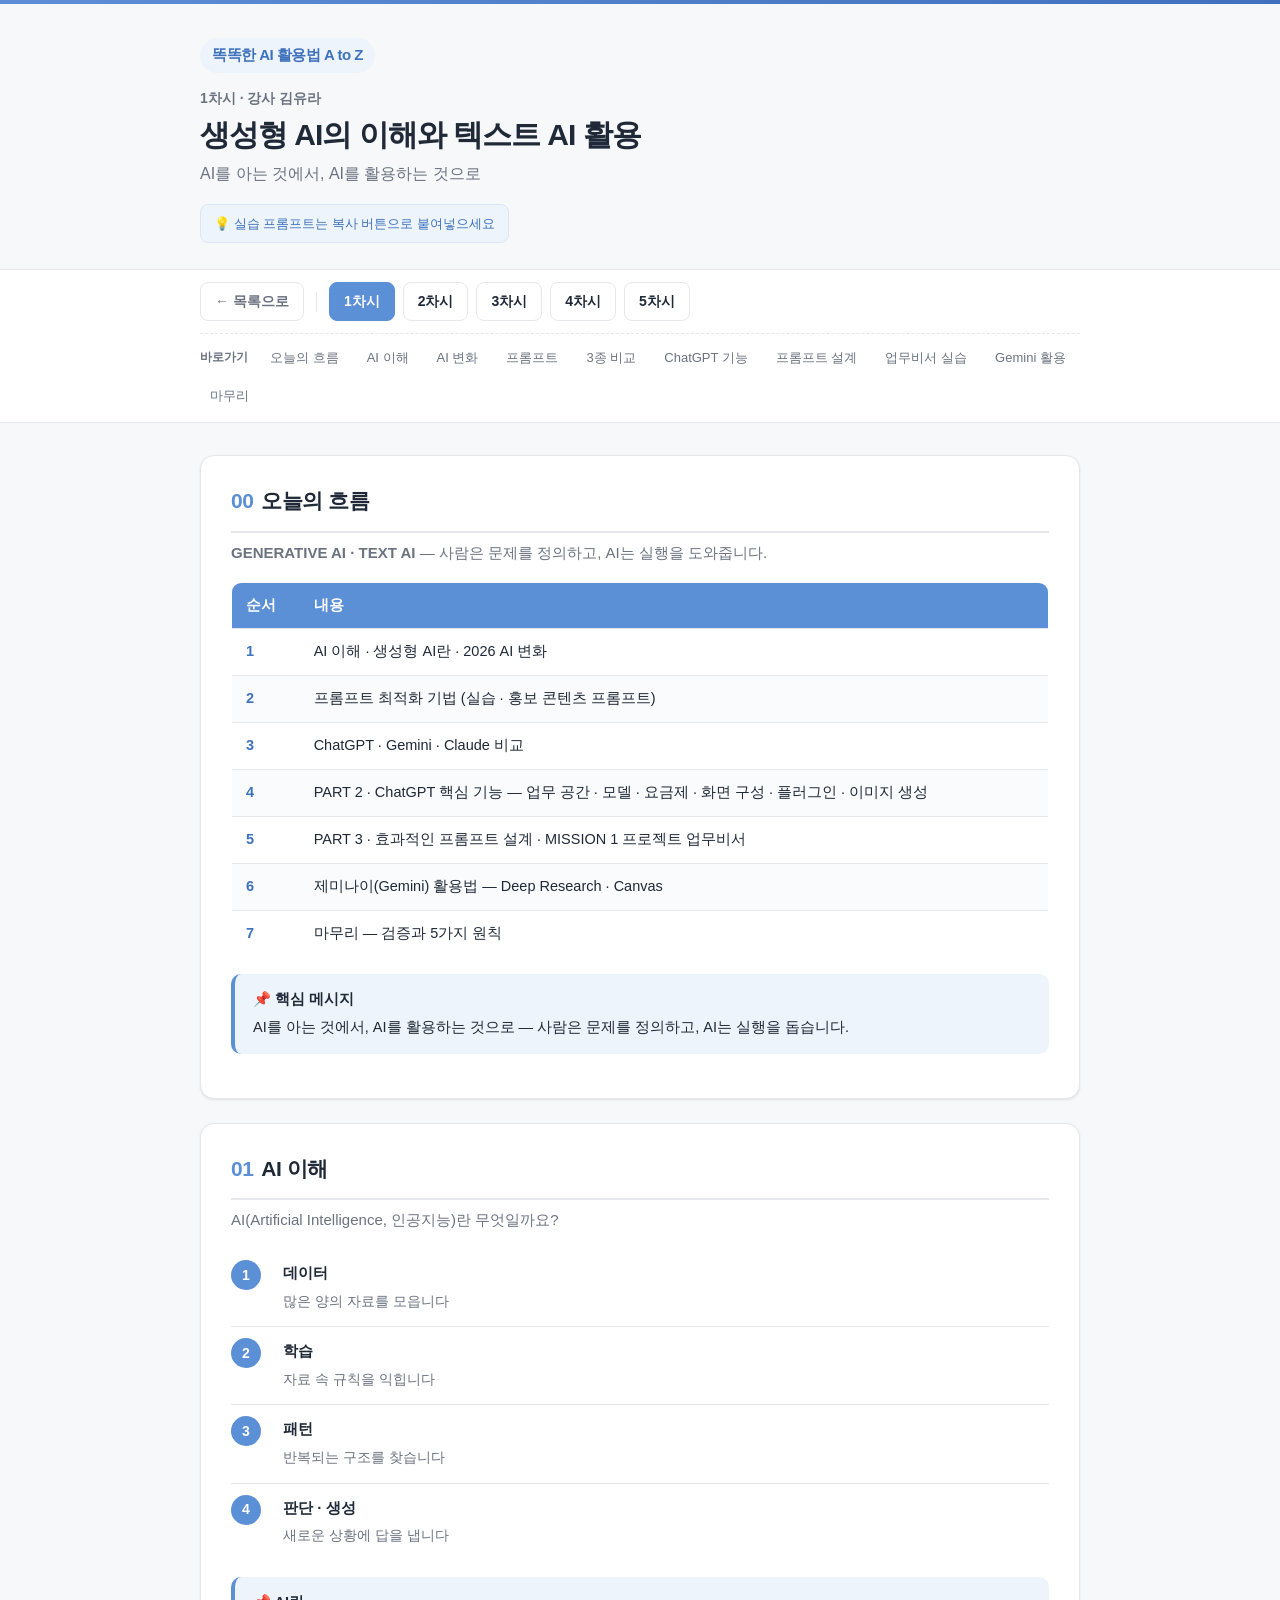
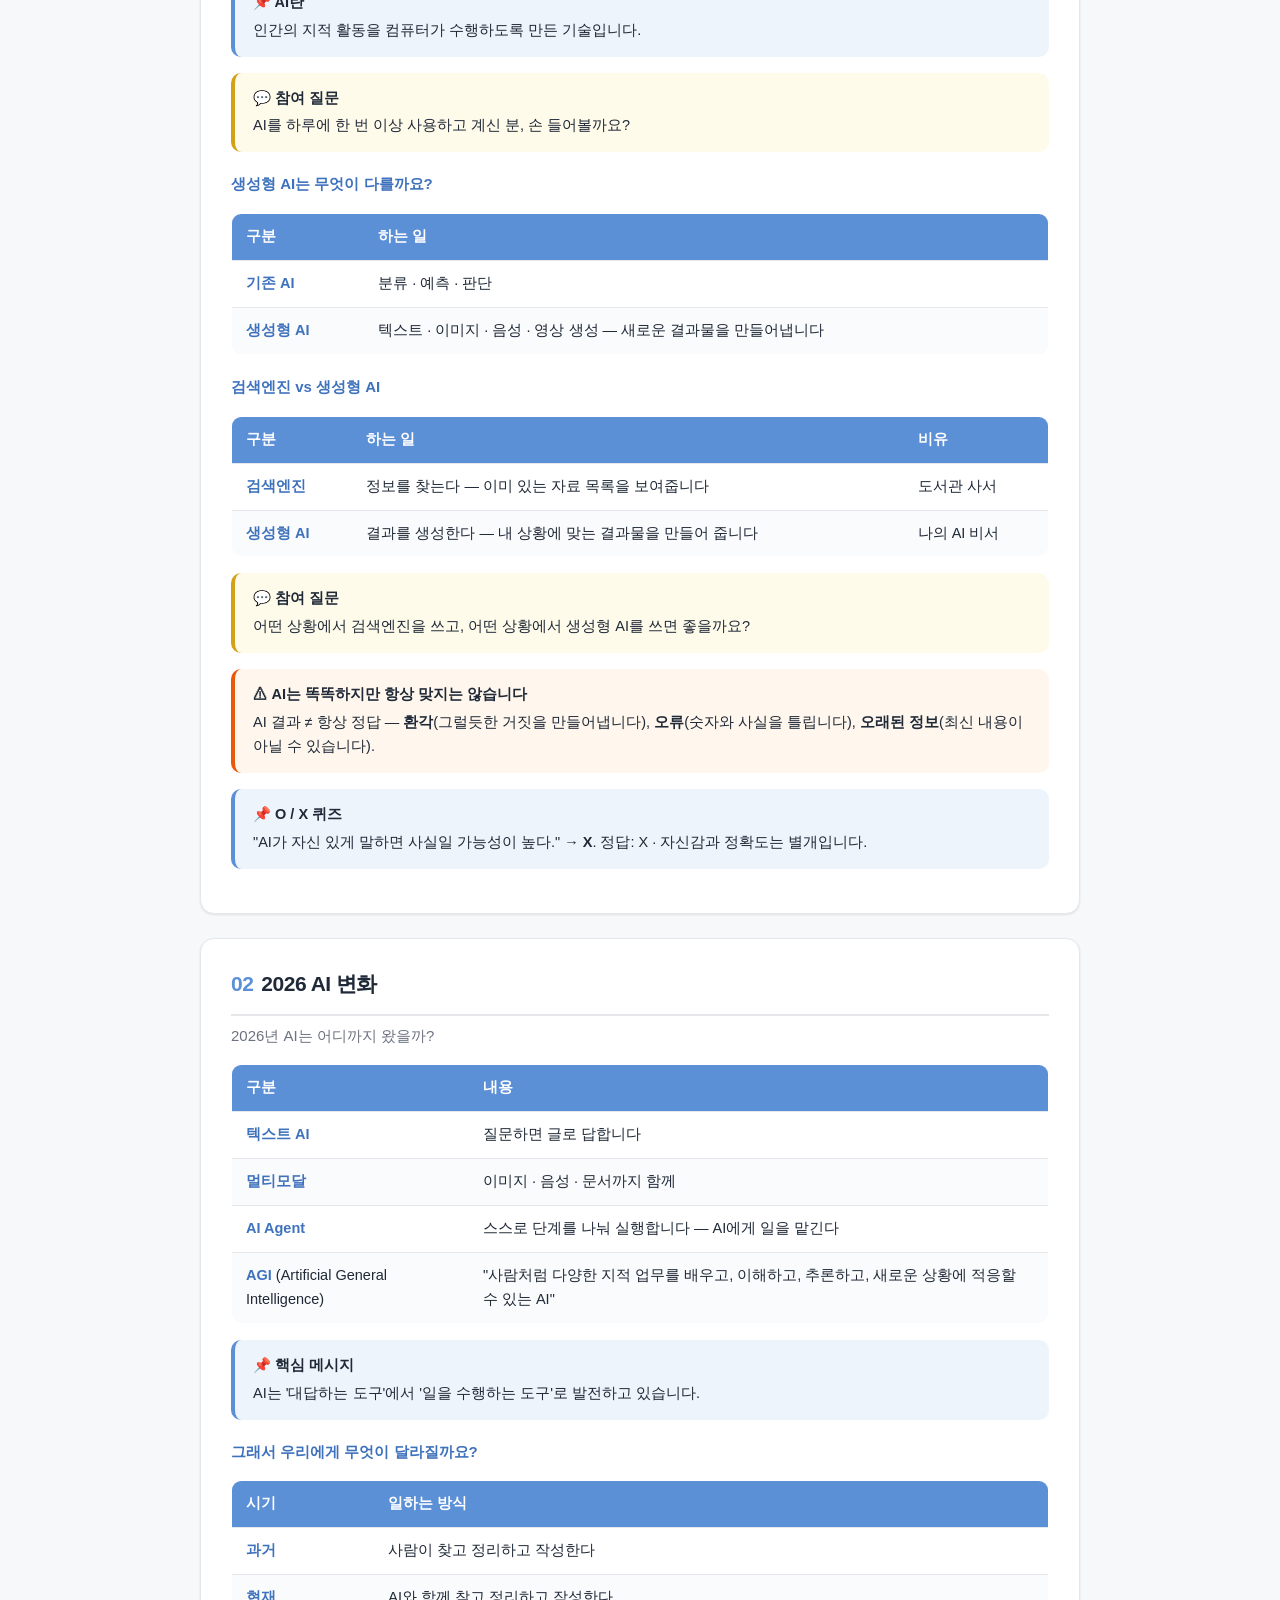
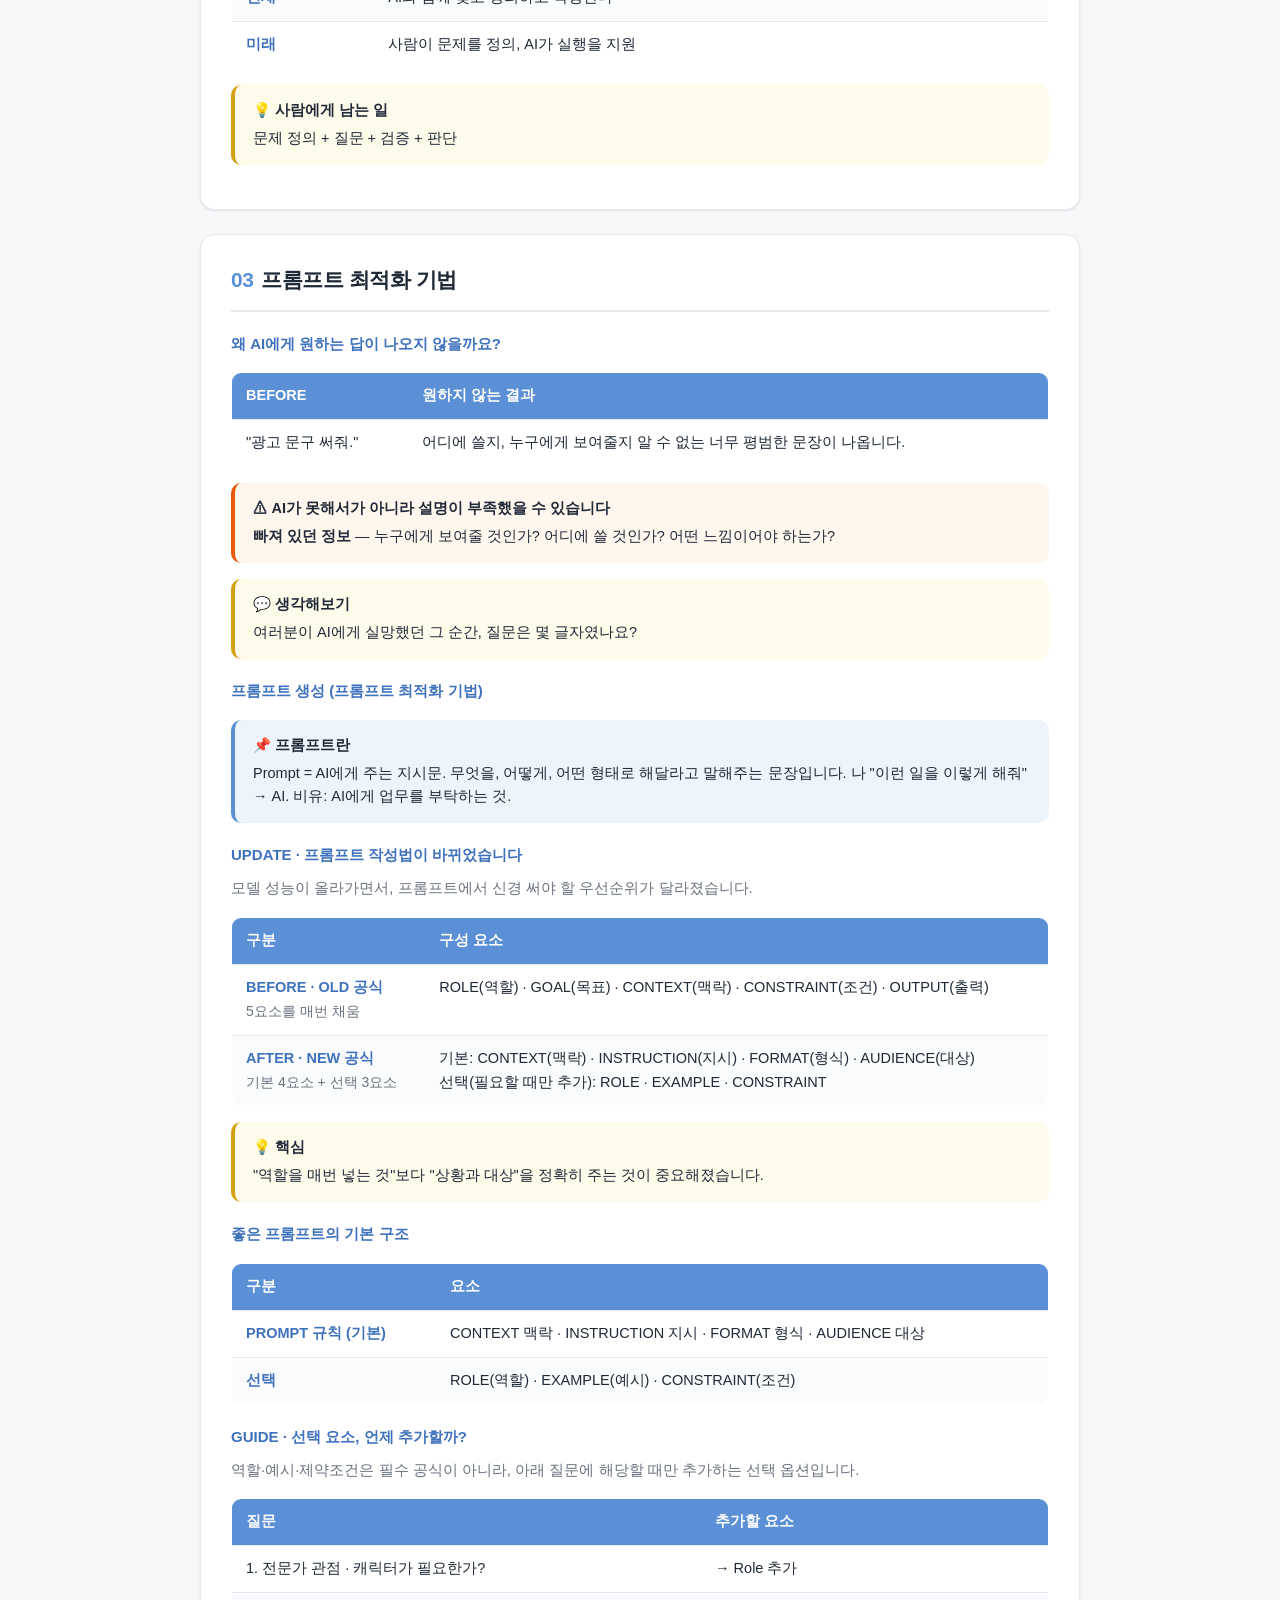
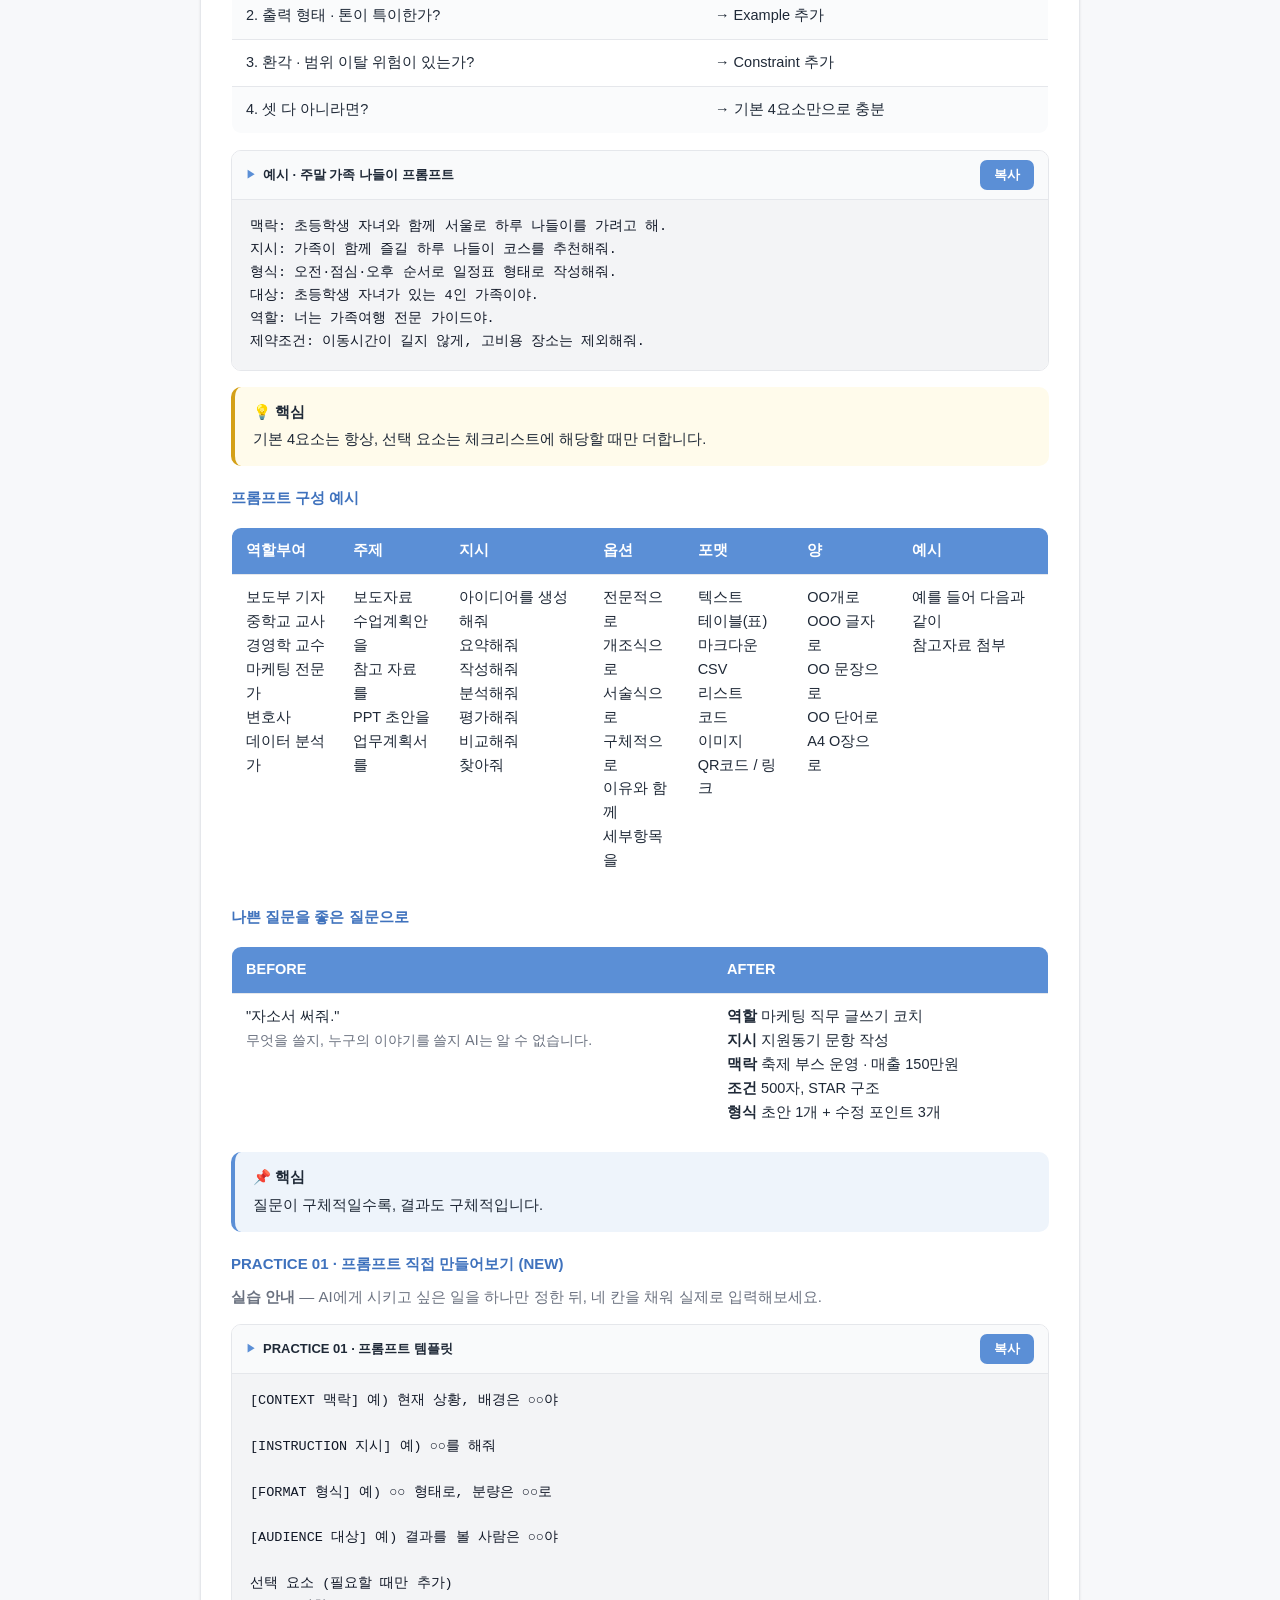
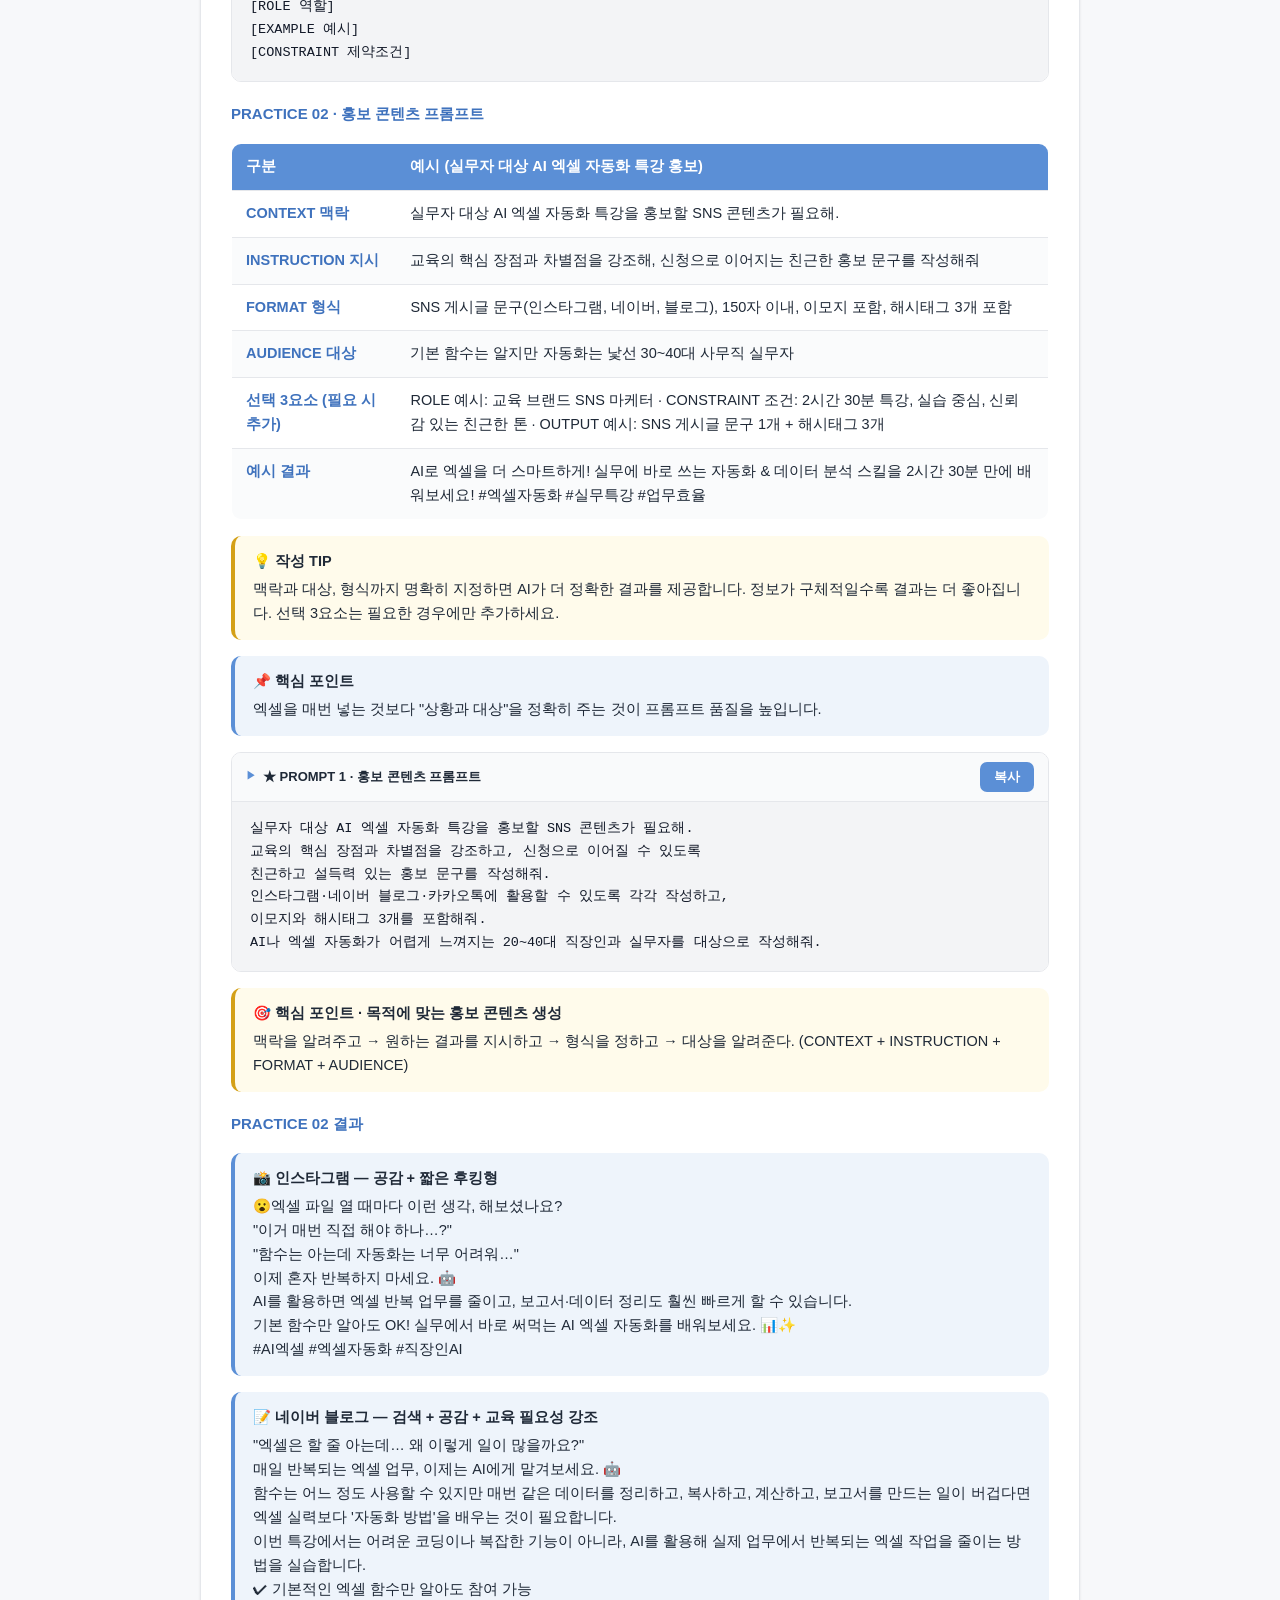
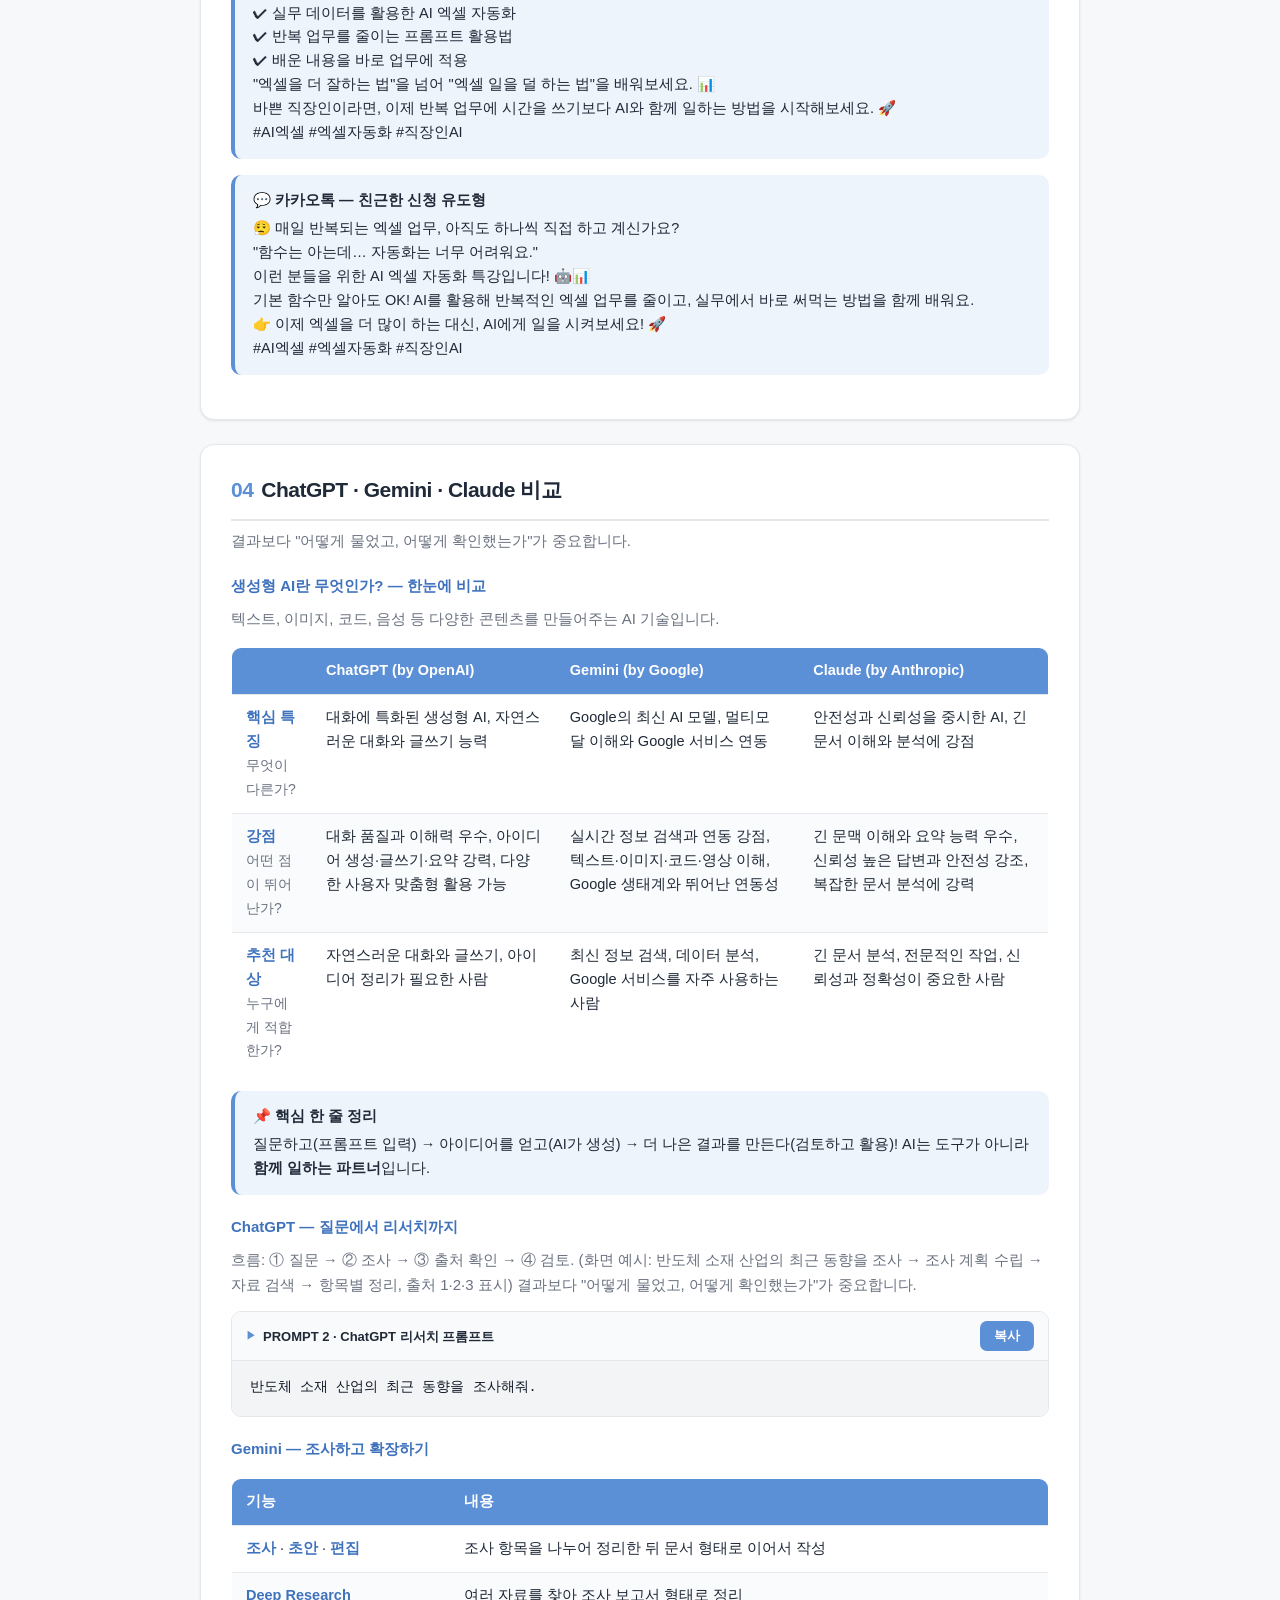
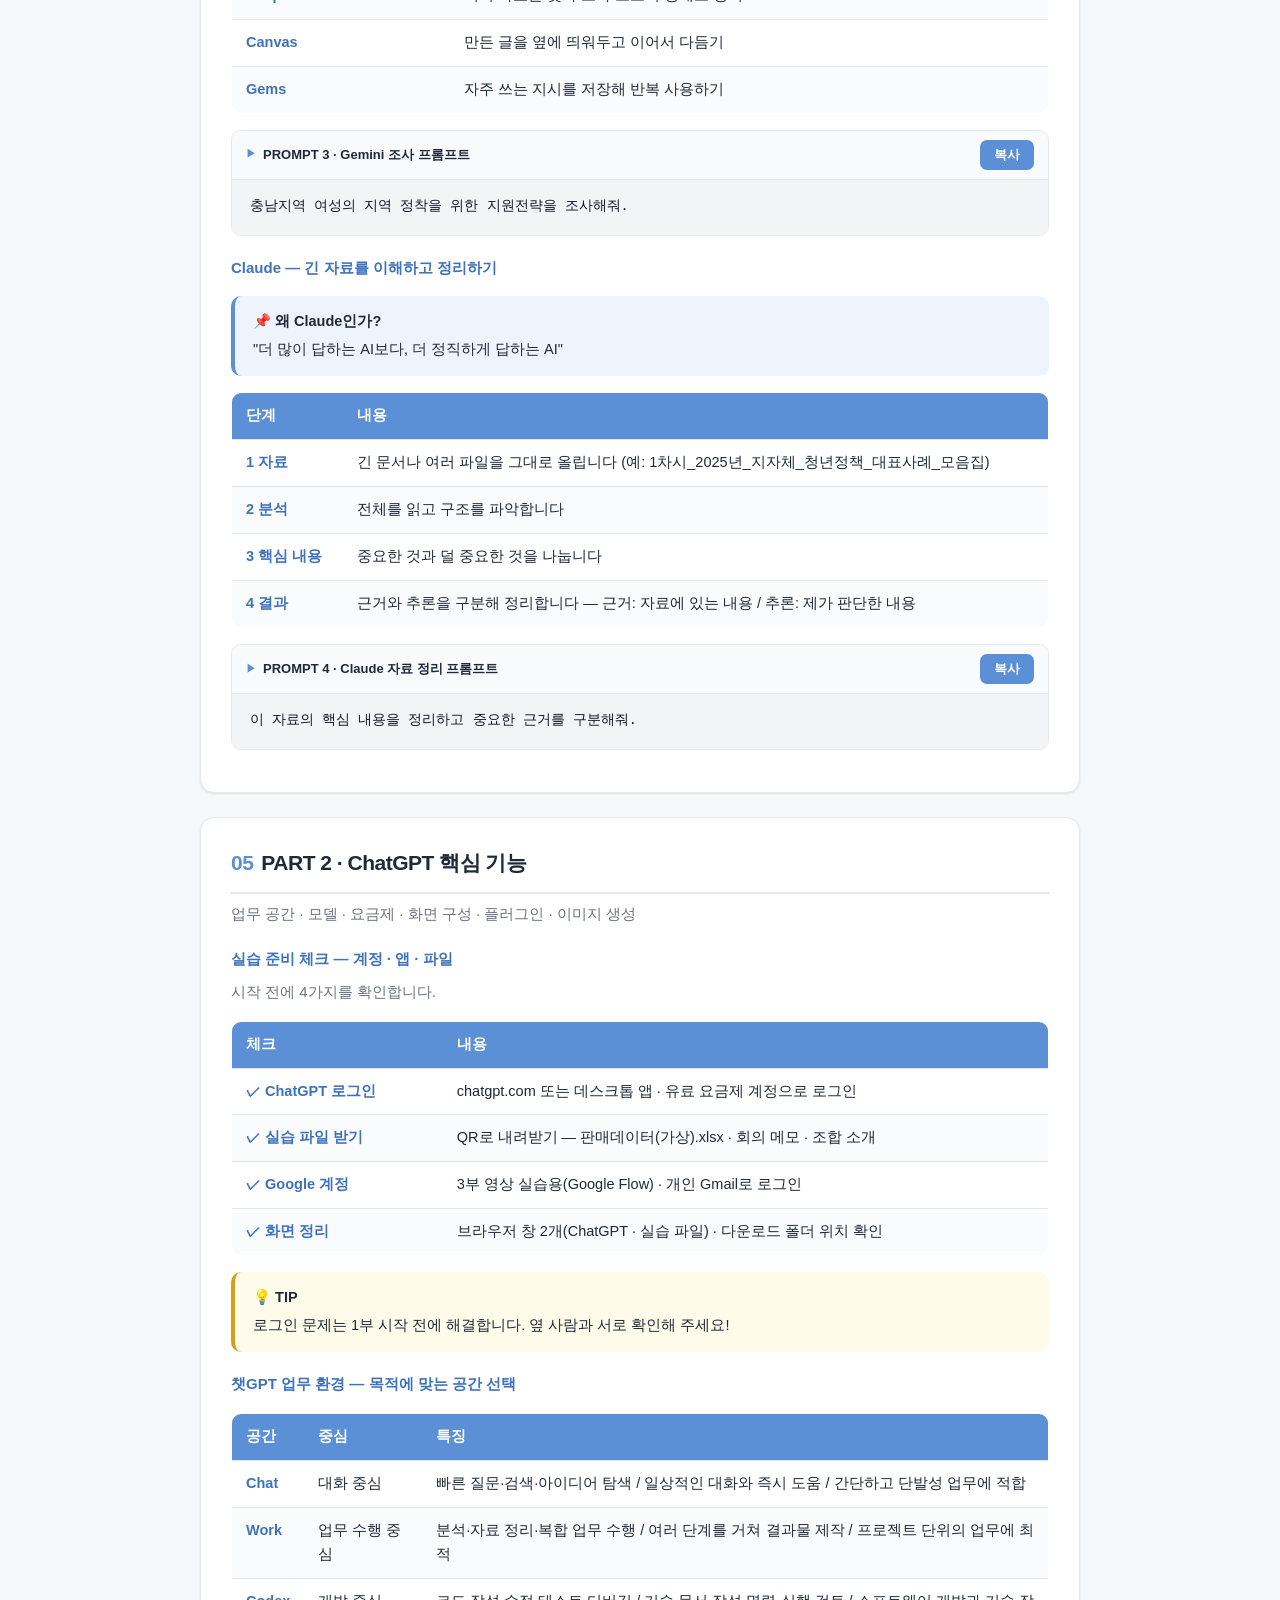
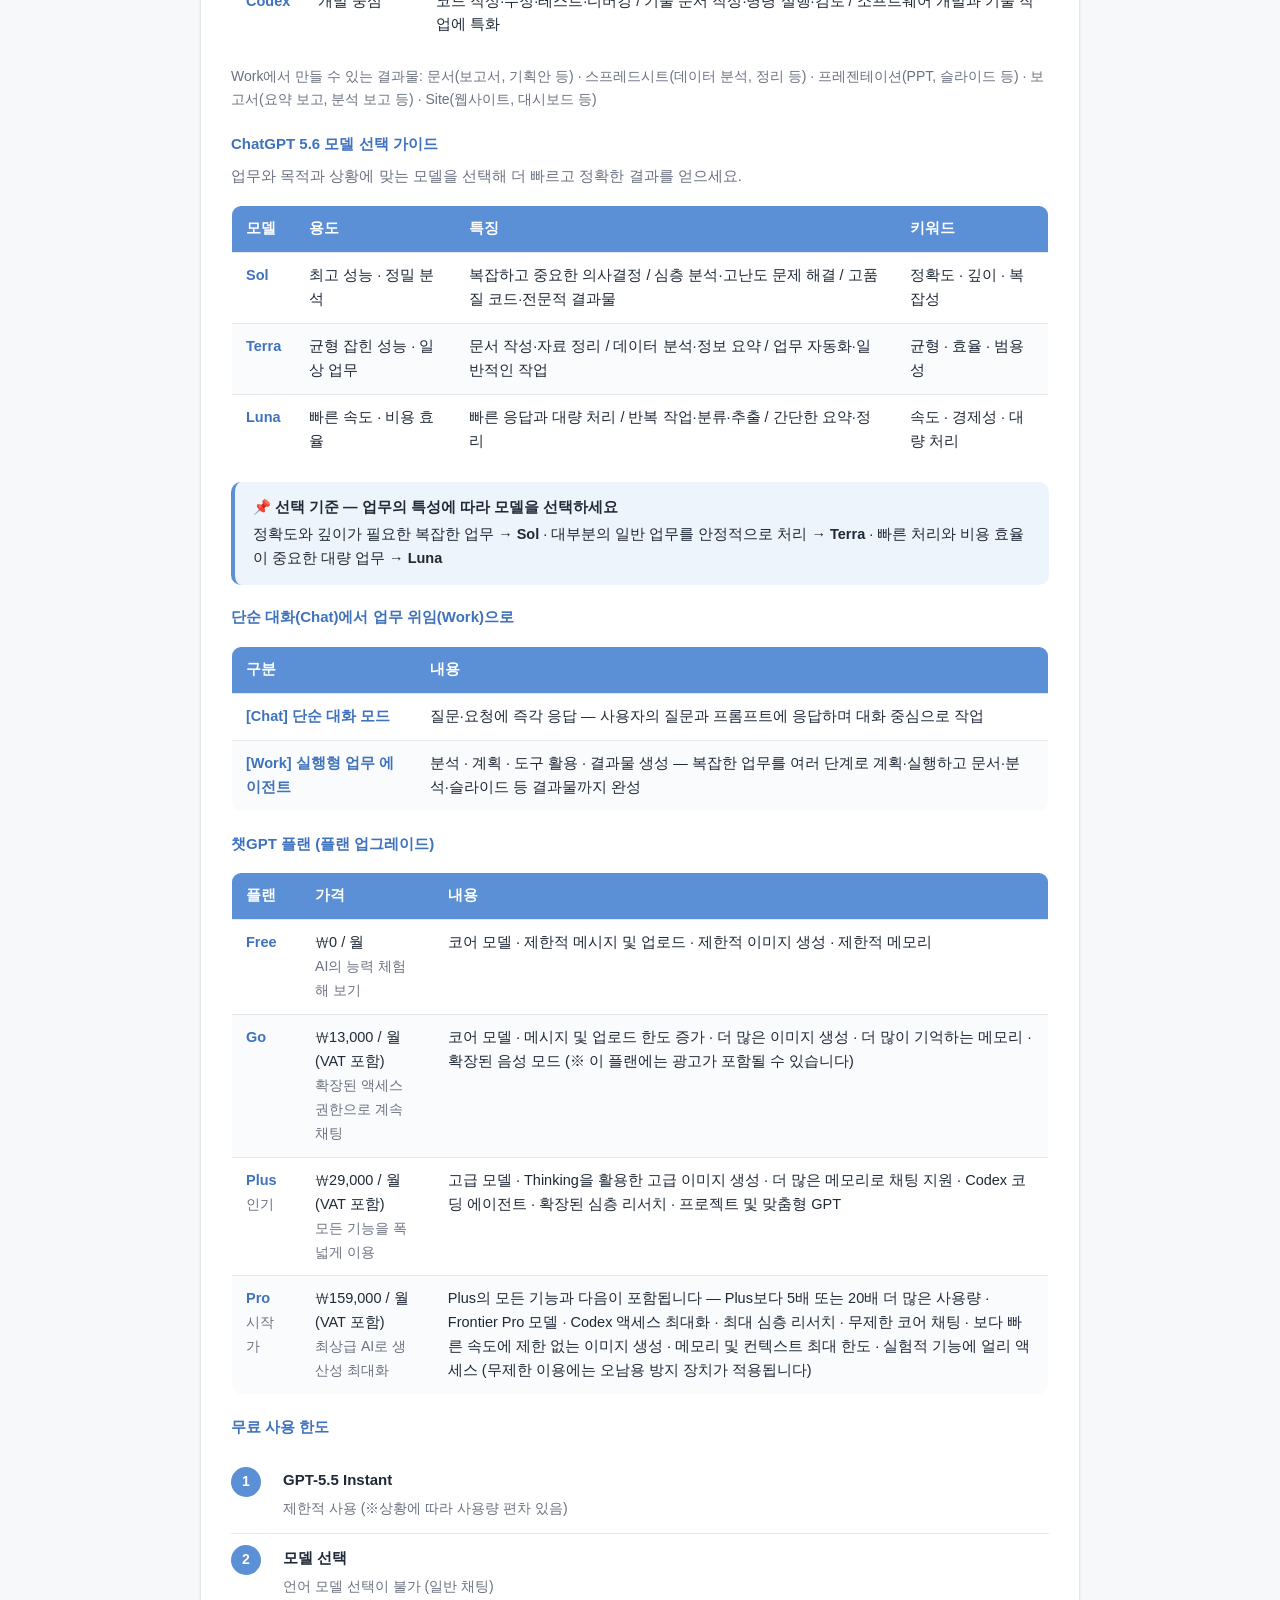
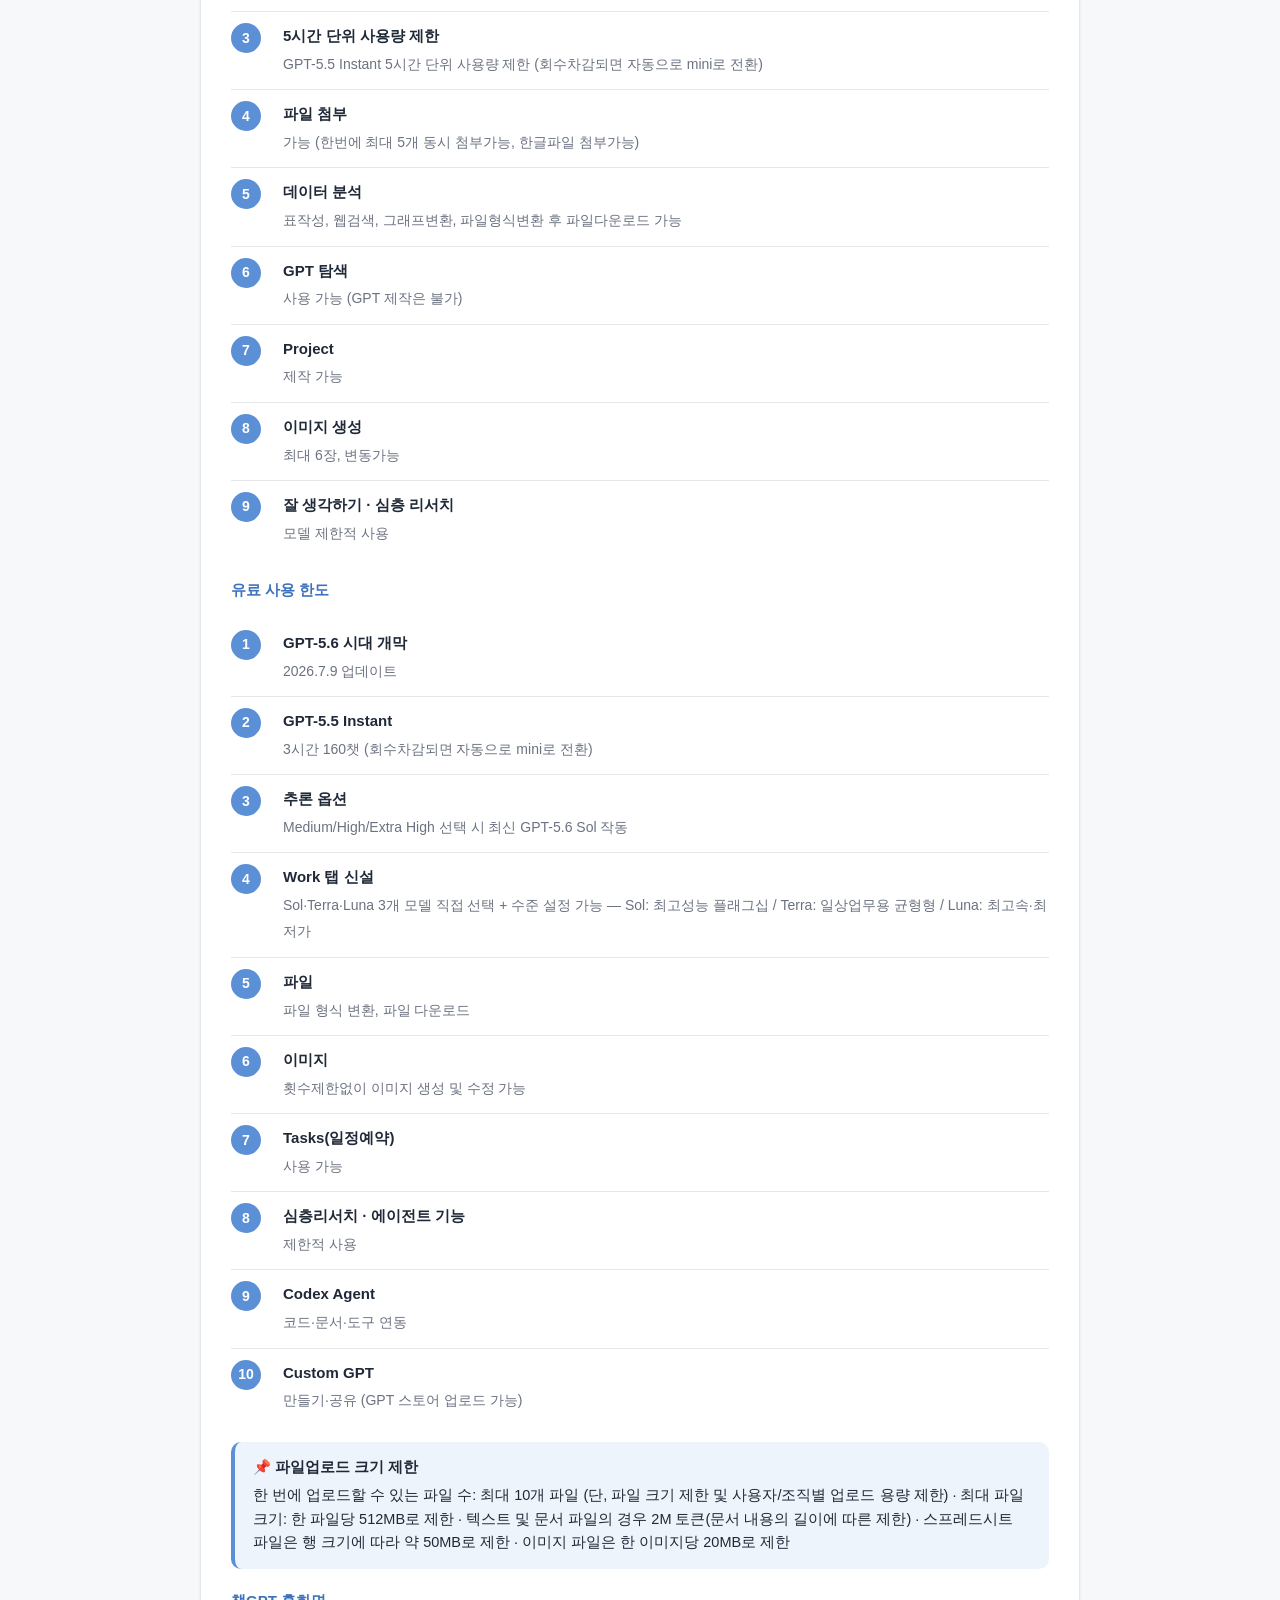
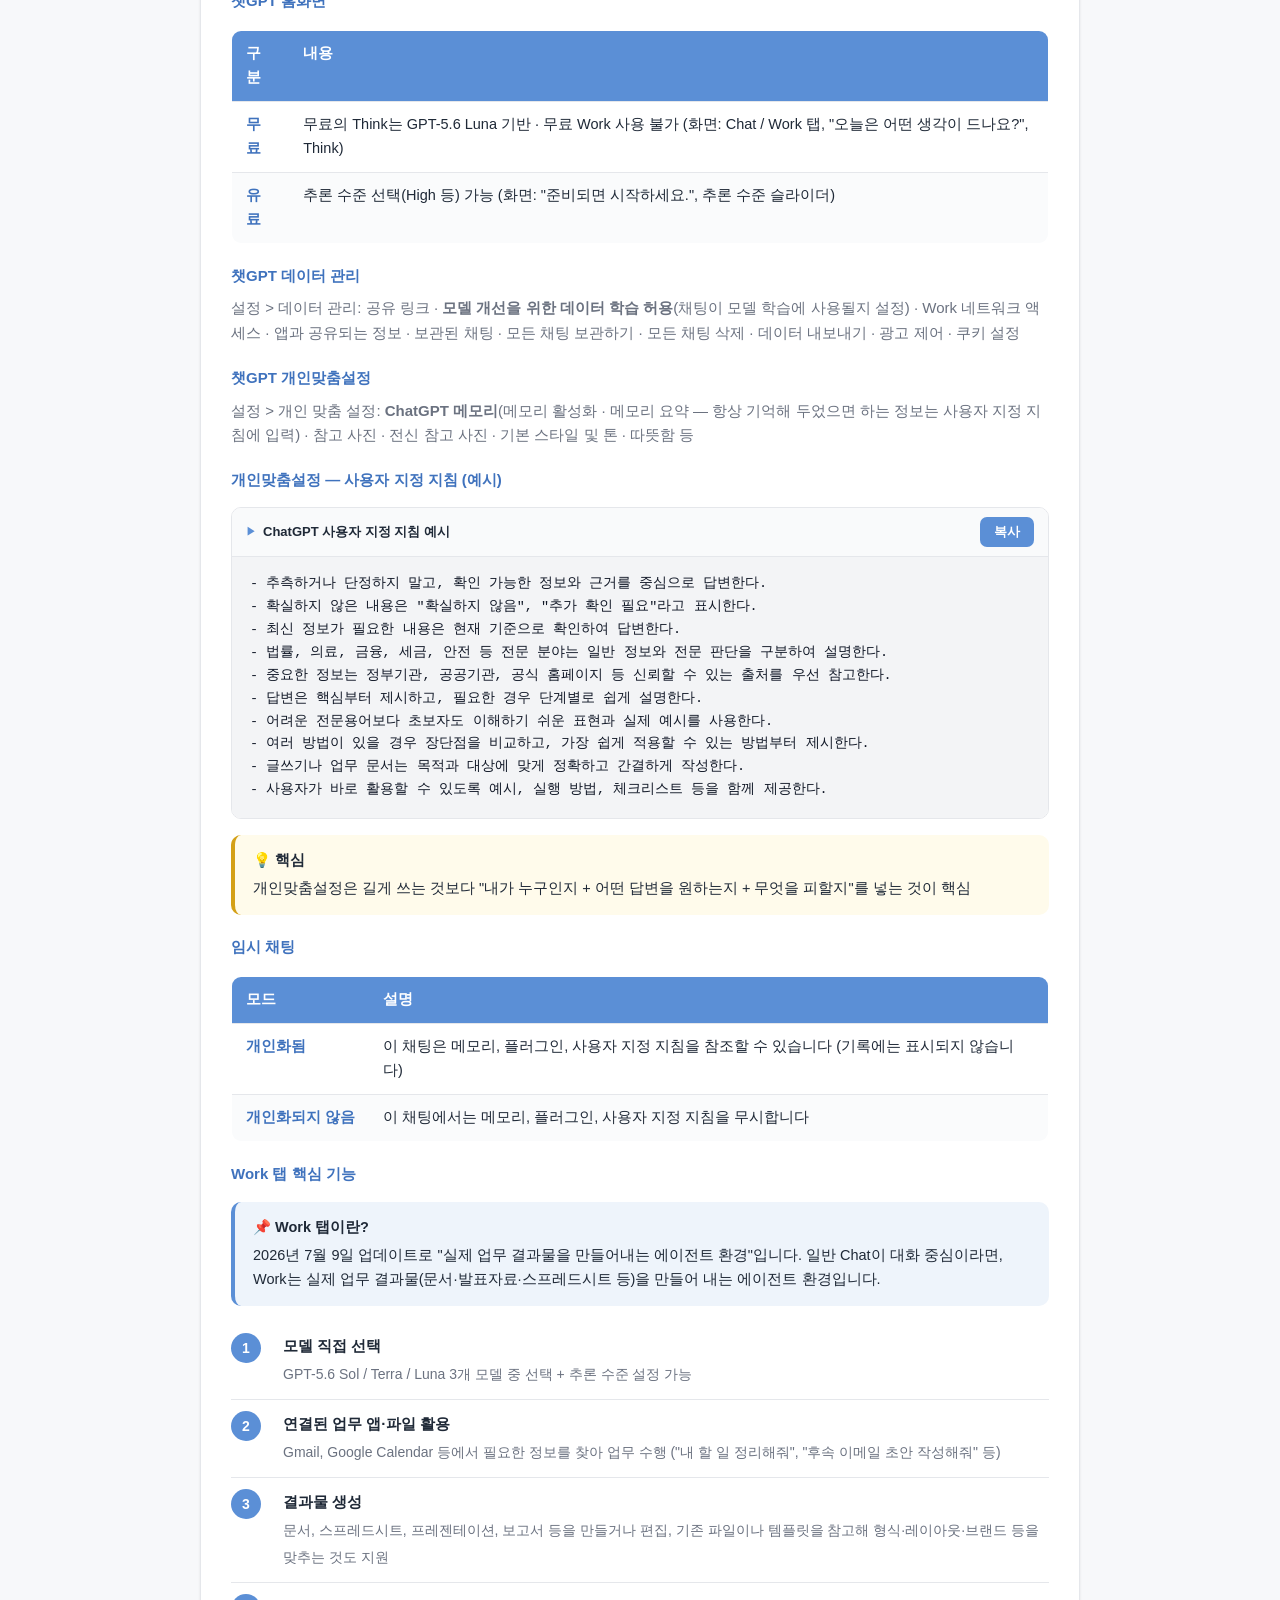
==== commit a99d1b67: "Add files via upload" ====
--- a/session_1.html
+++ b/session_1.html
@@ -27,16 +27,18 @@
 
     <section class="card" id="flow">
       <h2><span class="num">00</span>오늘의 흐름</h2>
-      <p class="lead">문제를 정의하는 것은 사람, 실행을 도와주는 것은 AI입니다. 아래 5가지 순서로 오늘 수업을 진행합니다.</p>
+      <p class="lead"><b>GENERATIVE AI · TEXT AI</b> — 사람은 문제를 정의하고, AI는 실행을 도와줍니다.</p>
 
       <table class="table">
         <thead><tr><th>순서</th><th>내용</th></tr></thead>
         <tbody>
-          <tr><td><strong>1</strong></td><td>AI 이해</td></tr>
-          <tr><td><strong>2</strong></td><td>생성형 AI 란</td></tr>
-          <tr><td><strong>3</strong></td><td>프롬프트 최적화 기법</td></tr>
-          <tr><td><strong>4</strong></td><td>ChatGPT · Gemini · Claude 비교</td></tr>
-          <tr><td><strong>5</strong></td><td>Gemini 활용과 Gem 활용</td></tr>
+          <tr><td><strong>1</strong></td><td>AI 이해 · 생성형 AI란 · 2026 AI 변화</td></tr>
+          <tr><td><strong>2</strong></td><td>프롬프트 최적화 기법 (실습 · 홍보 콘텐츠 프롬프트)</td></tr>
+          <tr><td><strong>3</strong></td><td>ChatGPT · Gemini · Claude 비교</td></tr>
+          <tr><td><strong>4</strong></td><td>PART 2 · ChatGPT 핵심 기능 — 업무 공간 · 모델 · 요금제 · 화면 구성 · 플러그인 · 이미지 생성</td></tr>
+          <tr><td><strong>5</strong></td><td>PART 3 · 효과적인 프롬프트 설계 · MISSION 1 프로젝트 업무비서</td></tr>
+          <tr><td><strong>6</strong></td><td>제미나이(Gemini) 활용법 — Deep Research · Canvas</td></tr>
+          <tr><td><strong>7</strong></td><td>마무리 — 검증과 5가지 원칙</td></tr>
         </tbody>
       </table>
 
@@ -61,6 +63,10 @@
         <span class="box-title">📌 AI란</span>
         인간의 지적 활동을 컴퓨터가 수행하도록 만든 기술입니다.
       </div>
+      <div class="box tip">
+        <span class="box-title">💬 참여 질문</span>
+        AI를 하루에 한 번 이상 사용하고 계신 분, 손 들어볼까요?
+      </div>
 
       <h3>생성형 AI는 무엇이 다를까요?</h3>
       <table class="table">
@@ -79,10 +85,18 @@
           <tr><td><strong>생성형 AI</strong></td><td>결과를 생성한다 — 내 상황에 맞는 결과물을 만들어 줍니다</td><td>나의 AI 비서</td></tr>
         </tbody>
       </table>
+      <div class="box tip">
+        <span class="box-title">💬 참여 질문</span>
+        어떤 상황에서 검색엔진을 쓰고, 어떤 상황에서 생성형 AI를 쓰면 좋을까요?
+      </div>
 
       <div class="box warn">
         <span class="box-title">⚠ AI는 똑똑하지만 항상 맞지는 않습니다</span>
-        AI 결과 ≠ 항상 정답 — <b>환각</b>(그럴듯한 거짓을 만들어냄), <b>오류</b>(숫자와 사실을 틀림), <b>오래된 정보</b>(최신 내용이 아닐 수 있음). "AI가 자신 있게 말하면 사실일 가능성이 높다" → <b>X</b>, 자신감과 정확도는 별개입니다.
+        AI 결과 ≠ 항상 정답 — <b>환각</b>(그럴듯한 거짓을 만들어냅니다), <b>오류</b>(숫자와 사실을 틀립니다), <b>오래된 정보</b>(최신 내용이 아닐 수 있습니다).
+      </div>
+      <div class="box note">
+        <span class="box-title">📌 O / X 퀴즈</span>
+        "AI가 자신 있게 말하면 사실일 가능성이 높다." → <b>X</b>. 정답: X · 자신감과 정확도는 별개입니다.
       </div>
     </section>
 
@@ -96,7 +110,7 @@
           <tr><td><strong>텍스트 AI</strong></td><td>질문하면 글로 답합니다</td></tr>
           <tr><td><strong>멀티모달</strong></td><td>이미지 · 음성 · 문서까지 함께</td></tr>
           <tr><td><strong>AI Agent</strong></td><td>스스로 단계를 나눠 실행합니다 — AI에게 일을 맡긴다</td></tr>
-          <tr><td><strong>AGI</strong></td><td>사람처럼 다양한 지적 업무를 배우고, 이해하고, 추론하고, 새로운 상황에 적응할 수 있는 AI</td></tr>
+          <tr><td><strong>AGI</strong> (Artificial General Intelligence)</td><td>"사람처럼 다양한 지적 업무를 배우고, 이해하고, 추론하고, 새로운 상황에 적응할 수 있는 AI"</td></tr>
         </tbody>
       </table>
 
@@ -105,6 +119,7 @@
         AI는 '대답하는 도구'에서 '일을 수행하는 도구'로 발전하고 있습니다.
       </div>
 
+      <h3>그래서 우리에게 무엇이 달라질까요?</h3>
       <table class="table">
         <thead><tr><th>시기</th><th>일하는 방식</th></tr></thead>
         <tbody>
@@ -122,42 +137,112 @@
 
     <section class="card" id="prompt">
       <h2><span class="num">03</span>프롬프트 최적화 기법</h2>
-      <p class="lead">왜 AI에게 원하는 답이 나오지 않을까요? "광고 문구 써줘"처럼 짧은 요청은 너무 평범한 결과를 낳습니다. AI가 못해서가 아니라 <b>설명이 부족했을</b> 수 있습니다.</p>
-
+
+      <h3>왜 AI에게 원하는 답이 나오지 않을까요?</h3>
+      <table class="table">
+        <thead><tr><th>BEFORE</th><th>원하지 않는 결과</th></tr></thead>
+        <tbody>
+          <tr><td>"광고 문구 써줘."</td><td>어디에 쓸지, 누구에게 보여줄지 알 수 없는 너무 평범한 문장이 나옵니다.</td></tr>
+        </tbody>
+      </table>
+      <div class="box warn">
+        <span class="box-title">⚠ AI가 못해서가 아니라 설명이 부족했을 수 있습니다</span>
+        <b>빠져 있던 정보</b> — 누구에게 보여줄 것인가? 어디에 쓸 것인가? 어떤 느낌이어야 하는가?
+      </div>
+      <div class="box tip">
+        <span class="box-title">💬 생각해보기</span>
+        여러분이 AI에게 실망했던 그 순간, 질문은 몇 글자였나요?
+      </div>
+
+      <h3>프롬프트 생성 (프롬프트 최적화 기법)</h3>
       <div class="box note">
         <span class="box-title">📌 프롬프트란</span>
-        Prompt = AI에게 주는 지시문. 무엇을, 어떻게, 어떤 형태로 해달라고 말해주는 문장입니다. ("이런 일을 이렇게 해줘"라고 업무를 부탁하는 것과 같습니다.)
+        Prompt = AI에게 주는 지시문. 무엇을, 어떻게, 어떤 형태로 해달라고 말해주는 문장입니다. 나 "이런 일을 이렇게 해줘" → AI. 비유: AI에게 업무를 부탁하는 것.
       </div>
 
       <h3>UPDATE · 프롬프트 작성법이 바뀌었습니다</h3>
+      <p class="lead">모델 성능이 올라가면서, 프롬프트에서 신경 써야 할 우선순위가 달라졌습니다.</p>
       <table class="table">
         <thead><tr><th>구분</th><th>구성 요소</th></tr></thead>
         <tbody>
-          <tr><td><strong>OLD 공식</strong><br><span class="muted">5요소 · 매번 채움</span></td><td>ROLE(역할) · GOAL(목표) · CONTEXT(맥락) · CONSTRAINT(조건) · OUTPUT(출력)</td></tr>
-          <tr><td><strong>NEW 공식</strong><br><span class="muted">기본 4 + 선택 3</span></td><td>기본: CONTEXT(맥락) · INSTRUCTION(지시) · FORMAT(형식) · AUDIENCE(대상)<br>선택(필요할 때만): ROLE · EXAMPLE · CONSTRAINT</td></tr>
-        </tbody>
-      </table>
-
+          <tr><td><strong>BEFORE · OLD 공식</strong><br><span class="muted">5요소를 매번 채움</span></td><td>ROLE(역할) · GOAL(목표) · CONTEXT(맥락) · CONSTRAINT(조건) · OUTPUT(출력)</td></tr>
+          <tr><td><strong>AFTER · NEW 공식</strong><br><span class="muted">기본 4요소 + 선택 3요소</span></td><td>기본: CONTEXT(맥락) · INSTRUCTION(지시) · FORMAT(형식) · AUDIENCE(대상)<br>선택(필요할 때만 추가): ROLE · EXAMPLE · CONSTRAINT</td></tr>
+        </tbody>
+      </table>
       <div class="box tip">
         <span class="box-title">💡 핵심</span>
         "역할을 매번 넣는 것"보다 "상황과 대상"을 정확히 주는 것이 중요해졌습니다.
       </div>
 
-      <h3>선택 요소, 언제 추가할까?</h3>
+      <h3>좋은 프롬프트의 기본 구조</h3>
+      <table class="table">
+        <thead><tr><th>구분</th><th>요소</th></tr></thead>
+        <tbody>
+          <tr><td><strong>PROMPT 규칙 (기본)</strong></td><td>CONTEXT 맥락 · INSTRUCTION 지시 · FORMAT 형식 · AUDIENCE 대상</td></tr>
+          <tr><td><strong>선택</strong></td><td>ROLE(역할) · EXAMPLE(예시) · CONSTRAINT(조건)</td></tr>
+        </tbody>
+      </table>
+
+      <h3>GUIDE · 선택 요소, 언제 추가할까?</h3>
+      <p class="lead">역할·예시·제약조건은 필수 공식이 아니라, 아래 질문에 해당할 때만 추가하는 선택 옵션입니다.</p>
       <table class="table">
         <thead><tr><th>질문</th><th>추가할 요소</th></tr></thead>
         <tbody>
-          <tr><td>전문가 관점 · 캐릭터가 필요한가?</td><td>→ Role 추가</td></tr>
-          <tr><td>출력 형태 · 톤이 특이한가?</td><td>→ Example 추가</td></tr>
-          <tr><td>환각 · 범위 이탈 위험이 있는가?</td><td>→ Constraint 추가</td></tr>
-          <tr><td>셋 다 아니라면?</td><td>→ 기본 4요소만으로 충분</td></tr>
-        </tbody>
-      </table>
-
-      <h3>① 실습 1 · 프롬프트 직접 만들어보기</h3>
-      <p class="lead">AI에게 시키고 싶은 일을 하나만 정한 뒤, 아래 네 칸을 채워 실제로 입력해보세요.</p>
-      <div class="prompt">
-        <div class="prompt-head"><span class="label">실습 1 · 프롬프트 템플릿</span><button class="copy-btn" onclick="copyPrompt(this)">복사</button></div>
+          <tr><td>1. 전문가 관점 · 캐릭터가 필요한가?</td><td>→ Role 추가</td></tr>
+          <tr><td>2. 출력 형태 · 톤이 특이한가?</td><td>→ Example 추가</td></tr>
+          <tr><td>3. 환각 · 범위 이탈 위험이 있는가?</td><td>→ Constraint 추가</td></tr>
+          <tr><td>4. 셋 다 아니라면?</td><td>→ 기본 4요소만으로 충분</td></tr>
+        </tbody>
+      </table>
+      <div class="prompt">
+        <div class="prompt-head"><span class="label">예시 · 주말 가족 나들이 프롬프트</span><button class="copy-btn" onclick="copyPrompt(this)">복사</button></div>
+        <pre>맥락: 초등학생 자녀와 함께 서울로 하루 나들이를 가려고 해.
+지시: 가족이 함께 즐길 하루 나들이 코스를 추천해줘.
+형식: 오전·점심·오후 순서로 일정표 형태로 작성해줘.
+대상: 초등학생 자녀가 있는 4인 가족이야.
+역할: 너는 가족여행 전문 가이드야.
+제약조건: 이동시간이 길지 않게, 고비용 장소는 제외해줘.</pre>
+      </div>
+      <div class="box tip">
+        <span class="box-title">💡 핵심</span>
+        기본 4요소는 항상, 선택 요소는 체크리스트에 해당할 때만 더합니다.
+      </div>
+
+      <h3>프롬프트 구성 예시</h3>
+      <table class="table">
+        <thead><tr><th>역할부여</th><th>주제</th><th>지시</th><th>옵션</th><th>포맷</th><th>양</th><th>예시</th></tr></thead>
+        <tbody>
+          <tr>
+            <td>보도부 기자<br>중학교 교사<br>경영학 교수<br>마케팅 전문가<br>변호사<br>데이터 분석가</td>
+            <td>보도자료<br>수업계획안을<br>참고 자료를<br>PPT 초안을<br>업무계획서를</td>
+            <td>아이디어를 생성해줘<br>요약해줘<br>작성해줘<br>분석해줘<br>평가해줘<br>비교해줘<br>찾아줘</td>
+            <td>전문적으로<br>개조식으로<br>서술식으로<br>구체적으로<br>이유와 함께<br>세부항목을</td>
+            <td>텍스트<br>테이블(표)<br>마크다운<br>CSV<br>리스트<br>코드<br>이미지<br>QR코드 / 링크</td>
+            <td>OO개로<br>OOO 글자로<br>OO 문장으로<br>OO 단어로<br>A4 O장으로</td>
+            <td>예를 들어 다음과 같이<br>참고자료 첨부</td>
+          </tr>
+        </tbody>
+      </table>
+
+      <h3>나쁜 질문을 좋은 질문으로</h3>
+      <table class="table">
+        <thead><tr><th>BEFORE</th><th>AFTER</th></tr></thead>
+        <tbody>
+          <tr>
+            <td>"자소서 써줘."<br><span class="muted">무엇을 쓸지, 누구의 이야기를 쓸지 AI는 알 수 없습니다.</span></td>
+            <td><b>역할</b> 마케팅 직무 글쓰기 코치<br><b>지시</b> 지원동기 문항 작성<br><b>맥락</b> 축제 부스 운영 · 매출 150만원<br><b>조건</b> 500자, STAR 구조<br><b>형식</b> 초안 1개 + 수정 포인트 3개</td>
+          </tr>
+        </tbody>
+      </table>
+      <div class="box note">
+        <span class="box-title">📌 핵심</span>
+        질문이 구체적일수록, 결과도 구체적입니다.
+      </div>
+
+      <h3>PRACTICE 01 · 프롬프트 직접 만들어보기 (NEW)</h3>
+      <p class="lead"><b>실습 안내</b> — AI에게 시키고 싶은 일을 하나만 정한 뒤, 네 칸을 채워 실제로 입력해보세요.</p>
+      <div class="prompt">
+        <div class="prompt-head"><span class="label">PRACTICE 01 · 프롬프트 템플릿</span><button class="copy-btn" onclick="copyPrompt(this)">복사</button></div>
         <pre>[CONTEXT 맥락] 예) 현재 상황, 배경은 ○○야
 
 [INSTRUCTION 지시] 예) ○○를 해줘
@@ -172,10 +257,29 @@
 [CONSTRAINT 제약조건]</pre>
       </div>
 
-      <h3>② 실습 2 · 홍보 콘텐츠 프롬프트 (실전 예시)</h3>
-      <p class="lead">CONTEXT + INSTRUCTION + FORMAT + AUDIENCE 순서로 맥락을 알려주고 → 원하는 결과를 지시하고 → 형식을 정하고 → 대상을 알려주는 실제 프롬프트입니다.</p>
-      <div class="prompt">
-        <div class="prompt-head"><span class="label">실습 2 · 홍보 콘텐츠 프롬프트</span><button class="copy-btn" onclick="copyPrompt(this)">복사</button></div>
+      <h3>PRACTICE 02 · 홍보 콘텐츠 프롬프트</h3>
+      <table class="table">
+        <thead><tr><th>구분</th><th>예시 (실무자 대상 AI 엑셀 자동화 특강 홍보)</th></tr></thead>
+        <tbody>
+          <tr><td><strong>CONTEXT 맥락</strong></td><td>실무자 대상 AI 엑셀 자동화 특강을 홍보할 SNS 콘텐츠가 필요해.</td></tr>
+          <tr><td><strong>INSTRUCTION 지시</strong></td><td>교육의 핵심 장점과 차별점을 강조해, 신청으로 이어지는 친근한 홍보 문구를 작성해줘</td></tr>
+          <tr><td><strong>FORMAT 형식</strong></td><td>SNS 게시글 문구(인스타그램, 네이버, 블로그), 150자 이내, 이모지 포함, 해시태그 3개 포함</td></tr>
+          <tr><td><strong>AUDIENCE 대상</strong></td><td>기본 함수는 알지만 자동화는 낯선 30~40대 사무직 실무자</td></tr>
+          <tr><td><strong>선택 3요소 (필요 시 추가)</strong></td><td>ROLE 예시: 교육 브랜드 SNS 마케터 · CONSTRAINT 조건: 2시간 30분 특강, 실습 중심, 신뢰감 있는 친근한 톤 · OUTPUT 예시: SNS 게시글 문구 1개 + 해시태그 3개</td></tr>
+          <tr><td><strong>예시 결과</strong></td><td>AI로 엑셀을 더 스마트하게! 실무에 바로 쓰는 자동화 &amp; 데이터 분석 스킬을 2시간 30분 만에 배워보세요! #엑셀자동화 #실무특강 #업무효율</td></tr>
+        </tbody>
+      </table>
+      <div class="box tip">
+        <span class="box-title">💡 작성 TIP</span>
+        맥락과 대상, 형식까지 명확히 지정하면 AI가 더 정확한 결과를 제공합니다. 정보가 구체적일수록 결과는 더 좋아집니다. 선택 3요소는 필요한 경우에만 추가하세요.
+      </div>
+      <div class="box note">
+        <span class="box-title">📌 핵심 포인트</span>
+        엑셀을 매번 넣는 것보다 "상황과 대상"을 정확히 주는 것이 프롬프트 품질을 높입니다.
+      </div>
+
+      <div class="prompt">
+        <div class="prompt-head"><span class="label">★ PROMPT 1 · 홍보 콘텐츠 프롬프트</span><button class="copy-btn" onclick="copyPrompt(this)">복사</button></div>
         <pre>실무자 대상 AI 엑셀 자동화 특강을 홍보할 SNS 콘텐츠가 필요해.
 교육의 핵심 장점과 차별점을 강조하고, 신청으로 이어질 수 있도록
 친근하고 설득력 있는 홍보 문구를 작성해줘.
@@ -183,10 +287,44 @@
 이모지와 해시태그 3개를 포함해줘.
 AI나 엑셀 자동화가 어렵게 느껴지는 20~40대 직장인과 실무자를 대상으로 작성해줘.</pre>
       </div>
-
-      <div class="box tip">
-        <span class="box-title">💡 핵심 포인트</span>
-        정보가 구체적일수록 결과는 더 좋아집니다. 선택 3요소(ROLE·EXAMPLE·CONSTRAINT)는 필요한 경우에만 추가하세요.
+      <div class="box tip">
+        <span class="box-title">🎯 핵심 포인트 · 목적에 맞는 홍보 콘텐츠 생성</span>
+        맥락을 알려주고 → 원하는 결과를 지시하고 → 형식을 정하고 → 대상을 알려준다. (CONTEXT + INSTRUCTION + FORMAT + AUDIENCE)
+      </div>
+
+      <h3>PRACTICE 02 결과</h3>
+      <div class="box note">
+        <span class="box-title">📸 인스타그램 — 공감 + 짧은 후킹형</span>
+        😮엑셀 파일 열 때마다 이런 생각, 해보셨나요?<br>
+        "이거 매번 직접 해야 하나…?"<br>
+        "함수는 아는데 자동화는 너무 어려워…"<br>
+        이제 혼자 반복하지 마세요. 🤖<br>
+        AI를 활용하면 엑셀 반복 업무를 줄이고, 보고서·데이터 정리도 훨씬 빠르게 할 수 있습니다.<br>
+        기본 함수만 알아도 OK! 실무에서 바로 써먹는 AI 엑셀 자동화를 배워보세요. 📊✨<br>
+        #AI엑셀 #엑셀자동화 #직장인AI
+      </div>
+      <div class="box note">
+        <span class="box-title">📝 네이버 블로그 — 검색 + 공감 + 교육 필요성 강조</span>
+        "엑셀은 할 줄 아는데… 왜 이렇게 일이 많을까요?"<br>
+        매일 반복되는 엑셀 업무, 이제는 AI에게 맡겨보세요. 🤖<br>
+        함수는 어느 정도 사용할 수 있지만 매번 같은 데이터를 정리하고, 복사하고, 계산하고, 보고서를 만드는 일이 버겁다면 엑셀 실력보다 '자동화 방법'을 배우는 것이 필요합니다.<br>
+        이번 특강에서는 어려운 코딩이나 복잡한 기능이 아니라, AI를 활용해 실제 업무에서 반복되는 엑셀 작업을 줄이는 방법을 실습합니다.<br>
+        ✔ 기본적인 엑셀 함수만 알아도 참여 가능<br>
+        ✔ 실무 데이터를 활용한 AI 엑셀 자동화<br>
+        ✔ 반복 업무를 줄이는 프롬프트 활용법<br>
+        ✔ 배운 내용을 바로 업무에 적용<br>
+        "엑셀을 더 잘하는 법"을 넘어 "엑셀 일을 덜 하는 법"을 배워보세요. 📊<br>
+        바쁜 직장인이라면, 이제 반복 업무에 시간을 쓰기보다 AI와 함께 일하는 방법을 시작해보세요. 🚀<br>
+        #AI엑셀 #엑셀자동화 #직장인AI
+      </div>
+      <div class="box note">
+        <span class="box-title">💬 카카오톡 — 친근한 신청 유도형</span>
+        😮‍💨 매일 반복되는 엑셀 업무, 아직도 하나씩 직접 하고 계신가요?<br>
+        "함수는 아는데… 자동화는 너무 어려워요."<br>
+        이런 분들을 위한 AI 엑셀 자동화 특강입니다! 🤖📊<br>
+        기본 함수만 알아도 OK! AI를 활용해 반복적인 엑셀 업무를 줄이고, 실무에서 바로 써먹는 방법을 함께 배워요.<br>
+        👉 이제 엑셀을 더 많이 하는 대신, AI에게 일을 시켜보세요! 🚀<br>
+        #AI엑셀 #엑셀자동화 #직장인AI
       </div>
     </section>
 
@@ -200,353 +338,795 @@
         <thead><tr><th></th><th>ChatGPT (by OpenAI)</th><th>Gemini (by Google)</th><th>Claude (by Anthropic)</th></tr></thead>
         <tbody>
           <tr><td><strong>핵심 특징</strong><br><span class="muted">무엇이 다른가?</span></td><td>대화에 특화된 생성형 AI, 자연스러운 대화와 글쓰기 능력</td><td>Google의 최신 AI 모델, 멀티모달 이해와 Google 서비스 연동</td><td>안전성과 신뢰성을 중시한 AI, 긴 문서 이해와 분석에 강점</td></tr>
-          <tr><td><strong>강점</strong><br><span class="muted">어떤 점이 뛰어난가?</span></td><td>대화 품질·이해력 우수, 아이디어 생성·글쓰기·요약 강력, 다양한 맞춤형 활용</td><td>실시간 정보 검색과 연동 강점, 텍스트·이미지·코드·영상 이해, Google 생태계 연동성</td><td>긴 문맥 이해·요약 능력 우수, 신뢰성 높은 답변, 복잡한 문서 분석에 강력</td></tr>
-          <tr><td><strong>추천 대상</strong><br><span class="muted">누구에게 적합한가?</span></td><td>자연스러운 대화·글쓰기, 아이디어 정리가 필요한 사람</td><td>최신 정보 검색·데이터 분석, Google 서비스를 자주 쓰는 사람</td><td>긴 문서 분석·전문적인 작업, 신뢰성·정확성이 중요한 사람</td></tr>
+          <tr><td><strong>강점</strong><br><span class="muted">어떤 점이 뛰어난가?</span></td><td>대화 품질과 이해력 우수, 아이디어 생성·글쓰기·요약 강력, 다양한 사용자 맞춤형 활용 가능</td><td>실시간 정보 검색과 연동 강점, 텍스트·이미지·코드·영상 이해, Google 생태계와 뛰어난 연동성</td><td>긴 문맥 이해와 요약 능력 우수, 신뢰성 높은 답변과 안전성 강조, 복잡한 문서 분석에 강력</td></tr>
+          <tr><td><strong>추천 대상</strong><br><span class="muted">누구에게 적합한가?</span></td><td>자연스러운 대화와 글쓰기, 아이디어 정리가 필요한 사람</td><td>최신 정보 검색, 데이터 분석, Google 서비스를 자주 사용하는 사람</td><td>긴 문서 분석, 전문적인 작업, 신뢰성과 정확성이 중요한 사람</td></tr>
         </tbody>
       </table>
       <div class="box note">
         <span class="box-title">📌 핵심 한 줄 정리</span>
-        질문하고(프롬프트 입력) → 아이디어를 얻고(AI가 생성) → 더 나은 결과를 만든다(검토하고 활용). AI는 도구가 아니라 <b>함께 일하는 파트너</b>입니다.
-      </div>
-
-      <h3>도구별 강점 요약</h3>
-      <table class="table">
-        <thead><tr><th>도구</th><th>강점</th></tr></thead>
-        <tbody>
-          <tr><td><strong>ChatGPT</strong></td><td>질문 → 조사 → 출처 확인 → 검토, 리서치에 강함</td></tr>
-          <tr><td><strong>Gemini</strong></td><td>조사하고 확장하기 — Deep Research(심층조사) · Canvas(공동편집) · Gems(반복지침 저장)</td></tr>
-          <tr><td><strong>Claude</strong></td><td>자료 → 분석 → 핵심 내용 → 결과, 긴 자료를 이해하고 정리하는 데 강함</td></tr>
-        </tbody>
-      </table>
-
-      <h3>도구별 실습 프롬프트</h3>
-      <div class="prompt">
-        <div class="prompt-head"><span class="label">ChatGPT · 리서치 프롬프트</span><button class="copy-btn" onclick="copyPrompt(this)">복사</button></div>
+        질문하고(프롬프트 입력) → 아이디어를 얻고(AI가 생성) → 더 나은 결과를 만든다(검토하고 활용)! AI는 도구가 아니라 <b>함께 일하는 파트너</b>입니다.
+      </div>
+
+      <h3>ChatGPT — 질문에서 리서치까지</h3>
+      <p class="lead">흐름: ① 질문 → ② 조사 → ③ 출처 확인 → ④ 검토. (화면 예시: 반도체 소재 산업의 최근 동향을 조사 → 조사 계획 수립 → 자료 검색 → 항목별 정리, 출처 1·2·3 표시) 결과보다 "어떻게 물었고, 어떻게 확인했는가"가 중요합니다.</p>
+      <div class="prompt">
+        <div class="prompt-head"><span class="label">PROMPT 2 · ChatGPT 리서치 프롬프트</span><button class="copy-btn" onclick="copyPrompt(this)">복사</button></div>
         <pre>반도체 소재 산업의 최근 동향을 조사해줘.</pre>
       </div>
-      <div class="prompt">
-        <div class="prompt-head"><span class="label">Gemini · 조사 프롬프트</span><button class="copy-btn" onclick="copyPrompt(this)">복사</button></div>
+
+      <h3>Gemini — 조사하고 확장하기</h3>
+      <table class="table">
+        <thead><tr><th>기능</th><th>내용</th></tr></thead>
+        <tbody>
+          <tr><td><strong>조사</strong> · <strong>초안</strong> · <strong>편집</strong></td><td>조사 항목을 나누어 정리한 뒤 문서 형태로 이어서 작성</td></tr>
+          <tr><td><strong>Deep Research</strong></td><td>여러 자료를 찾아 조사 보고서 형태로 정리</td></tr>
+          <tr><td><strong>Canvas</strong></td><td>만든 글을 옆에 띄워두고 이어서 다듬기</td></tr>
+          <tr><td><strong>Gems</strong></td><td>자주 쓰는 지시를 저장해 반복 사용하기</td></tr>
+        </tbody>
+      </table>
+      <div class="prompt">
+        <div class="prompt-head"><span class="label">PROMPT 3 · Gemini 조사 프롬프트</span><button class="copy-btn" onclick="copyPrompt(this)">복사</button></div>
         <pre>충남지역 여성의 지역 정착을 위한 지원전략을 조사해줘.</pre>
       </div>
-      <div class="prompt">
-        <div class="prompt-head"><span class="label">Claude · 자료 정리 프롬프트</span><button class="copy-btn" onclick="copyPrompt(this)">복사</button></div>
+
+      <h3>Claude — 긴 자료를 이해하고 정리하기</h3>
+      <div class="box note">
+        <span class="box-title">📌 왜 Claude인가?</span>
+        "더 많이 답하는 AI보다, 더 정직하게 답하는 AI"
+      </div>
+      <table class="table">
+        <thead><tr><th>단계</th><th>내용</th></tr></thead>
+        <tbody>
+          <tr><td><strong>1 자료</strong></td><td>긴 문서나 여러 파일을 그대로 올립니다 (예: 1차시_2025년_지자체_청년정책_대표사례_모음집)</td></tr>
+          <tr><td><strong>2 분석</strong></td><td>전체를 읽고 구조를 파악합니다</td></tr>
+          <tr><td><strong>3 핵심 내용</strong></td><td>중요한 것과 덜 중요한 것을 나눕니다</td></tr>
+          <tr><td><strong>4 결과</strong></td><td>근거와 추론을 구분해 정리합니다 — 근거: 자료에 있는 내용 / 추론: 제가 판단한 내용</td></tr>
+        </tbody>
+      </table>
+      <div class="prompt">
+        <div class="prompt-head"><span class="label">PROMPT 4 · Claude 자료 정리 프롬프트</span><button class="copy-btn" onclick="copyPrompt(this)">복사</button></div>
         <pre>이 자료의 핵심 내용을 정리하고 중요한 근거를 구분해줘.</pre>
       </div>
     </section>
 
-    <section class="card" id="gemini">
-      <h2><span class="num">05</span>Gemini 활용</h2>
-      <p class="lead">AI를 아는 것에서, AI를 활용하는 것으로 — Gemini의 도구 기능을 알아봅니다.</p>
-
-      <h3>Gemini 도구 기능</h3>
-      <table class="table">
-        <thead><tr><th>기능</th><th>내용</th><th>실무 활용</th></tr></thead>
-        <tbody>
-          <tr><td><strong>이미지 만들기</strong></td><td>텍스트 프롬프트를 고해상도 이미지로 즉시 변환</td><td>발표 자료 삽화, 카드뉴스 배경, SNS 홍보 이미지</td></tr>
-          <tr><td><strong>동영상 만들기</strong></td><td>텍스트나 이미지를 바탕으로 짧은 영상 생성</td><td>교육용 숏폼, 마케팅 인트로 영상 소스</td></tr>
-          <tr><td><strong>음악 만들기</strong></td><td>장르·분위기를 묘사하면 저작권 걱정 없는 음악 생성</td><td>교육용 영상 BGM, 팟캐스트 오프닝</td></tr>
-          <tr><td><strong>캔버스(Canvas)</strong></td><td>AI와 나란히 문서를 작성·수정하는 공동 편집 워크스페이스</td><td>기획서 세부 다듬기, 보고서 톤앤매너 일괄 수정</td></tr>
-          <tr><td><strong>딥 리서치</strong></td><td>여러 단계의 심층 웹 검색으로 자료를 수집·정리</td><td>최신 트렌드 조사, 경쟁사 분석, 정책 자료 수집</td></tr>
-          <tr><td><strong>가이드 학습</strong></td><td>주제를 입력하면 목차를 짜고 퀴즈를 내는 맞춤형 튜터</td><td>신규 툴 도입 시 임직원 교육</td></tr>
-        </tbody>
-      </table>
-
-      <h3>Gemini 요금제</h3>
-      <table class="table">
-        <thead><tr><th>플랜</th><th>가격</th><th>특징</th></tr></thead>
-        <tbody>
-          <tr><td><strong>Plus</strong></td><td>월 7,500원</td><td>사용량 제한이 더 늘어남, 프롬프트 심층 이해하기 등 복잡한 문제를 체계적으로 처리하는 데 유리한 Gemini Flash Thinking 모델 활용</td></tr>
-          <tr><td><strong>Pro</strong></td><td>월 29,000원</td><td>사용 한도 4배 이상 확대, 프로 모델 이용, 심층 분석·비디오 제작 등 고급 기능, Gmail·Docs·Videos 등에서 Gemini 사용, NotebookLM 이용량 확대</td></tr>
-          <tr><td><strong>Ultra</strong></td><td>월 119,000원</td><td>프로 플랜보다 더 높은 사용량 제한, 프로 모델 우선 접근권, 심층 사고·비디오 등 최고급 기능, 최신 제품 얼리 액세스</td></tr>
-        </tbody>
-      </table>
-
-      <h3>모델 선택하는 법 — 일의 무게에 맞춰 골라 쓰자</h3>
-      <table class="table">
-        <thead><tr><th>모델</th><th>특징</th><th>활용 업무</th></tr></thead>
-        <tbody>
-          <tr><td><strong>Flash</strong></td><td>즉각적인 답변이 필요할 때</td><td>업무 이메일 초안, 간단한 문구, 빠른 정보 확인</td></tr>
-          <tr><td><strong>Thinking</strong></td><td>복잡하고 심층적인 작업에 유리</td><td>보고서 작성, 정책 분석, 논리적 구조 잡기</td></tr>
-          <tr><td><strong>Pro</strong></td><td>수학 · 정밀 작업에 가장 추천</td><td>데이터 분석, 수치 계산, 예산 시뮬레이션</td></tr>
-        </tbody>
-      </table>
-
-      <div class="box tip">
-        <span class="box-title">💡 5초 답을 5분 기다리거나, 5분 답을 5초로 끝내면 손해</span>
-        일의 무게에 맞는 모델을 고르는 것이 속도와 품질을 모두 잡는 방법입니다.
+    <section class="card" id="chatgpt">
+      <h2><span class="num">05</span>PART 2 · ChatGPT 핵심 기능</h2>
+      <p class="lead">업무 공간 · 모델 · 요금제 · 화면 구성 · 플러그인 · 이미지 생성</p>
+
+      <h3>실습 준비 체크 — 계정 · 앱 · 파일</h3>
+      <p class="lead">시작 전에 4가지를 확인합니다.</p>
+      <table class="table">
+        <thead><tr><th>체크</th><th>내용</th></tr></thead>
+        <tbody>
+          <tr><td><strong>✓ ChatGPT 로그인</strong></td><td>chatgpt.com 또는 데스크톱 앱 · 유료 요금제 계정으로 로그인</td></tr>
+          <tr><td><strong>✓ 실습 파일 받기</strong></td><td>QR로 내려받기 — 판매데이터(가상).xlsx · 회의 메모 · 조합 소개</td></tr>
+          <tr><td><strong>✓ Google 계정</strong></td><td>3부 영상 실습용(Google Flow) · 개인 Gmail로 로그인</td></tr>
+          <tr><td><strong>✓ 화면 정리</strong></td><td>브라우저 창 2개(ChatGPT · 실습 파일) · 다운로드 폴더 위치 확인</td></tr>
+        </tbody>
+      </table>
+      <div class="box tip">
+        <span class="box-title">💡 TIP</span>
+        로그인 문제는 1부 시작 전에 해결합니다. 옆 사람과 서로 확인해 주세요!
+      </div>
+
+      <h3>챗GPT 업무 환경 — 목적에 맞는 공간 선택</h3>
+      <table class="table">
+        <thead><tr><th>공간</th><th>중심</th><th>특징</th></tr></thead>
+        <tbody>
+          <tr><td><strong>Chat</strong></td><td>대화 중심</td><td>빠른 질문·검색·아이디어 탐색 / 일상적인 대화와 즉시 도움 / 간단하고 단발성 업무에 적합</td></tr>
+          <tr><td><strong>Work</strong></td><td>업무 수행 중심</td><td>분석·자료 정리·복합 업무 수행 / 여러 단계를 거쳐 결과물 제작 / 프로젝트 단위의 업무에 최적</td></tr>
+          <tr><td><strong>Codex</strong></td><td>개발 중심</td><td>코드 작성·수정·테스트·디버깅 / 기술 문서 작성·명령 실행·검토 / 소프트웨어 개발과 기술 작업에 특화</td></tr>
+        </tbody>
+      </table>
+      <p class="muted">Work에서 만들 수 있는 결과물: 문서(보고서, 기획안 등) · 스프레드시트(데이터 분석, 정리 등) · 프레젠테이션(PPT, 슬라이드 등) · 보고서(요약 보고, 분석 보고 등) · Site(웹사이트, 대시보드 등)</p>
+
+      <h3>ChatGPT 5.6 모델 선택 가이드</h3>
+      <p class="lead">업무와 목적과 상황에 맞는 모델을 선택해 더 빠르고 정확한 결과를 얻으세요.</p>
+      <table class="table">
+        <thead><tr><th>모델</th><th>용도</th><th>특징</th><th>키워드</th></tr></thead>
+        <tbody>
+          <tr><td><strong>Sol</strong></td><td>최고 성능 · 정밀 분석</td><td>복잡하고 중요한 의사결정 / 심층 분석·고난도 문제 해결 / 고품질 코드·전문적 결과물</td><td>정확도 · 깊이 · 복잡성</td></tr>
+          <tr><td><strong>Terra</strong></td><td>균형 잡힌 성능 · 일상 업무</td><td>문서 작성·자료 정리 / 데이터 분석·정보 요약 / 업무 자동화·일반적인 작업</td><td>균형 · 효율 · 범용성</td></tr>
+          <tr><td><strong>Luna</strong></td><td>빠른 속도 · 비용 효율</td><td>빠른 응답과 대량 처리 / 반복 작업·분류·추출 / 간단한 요약·정리</td><td>속도 · 경제성 · 대량 처리</td></tr>
+        </tbody>
+      </table>
+      <div class="box note">
+        <span class="box-title">📌 선택 기준 — 업무의 특성에 따라 모델을 선택하세요</span>
+        정확도와 깊이가 필요한 복잡한 업무 → <b>Sol</b> · 대부분의 일반 업무를 안정적으로 처리 → <b>Terra</b> · 빠른 처리와 비용 효율이 중요한 대량 업무 → <b>Luna</b>
+      </div>
+
+      <h3>단순 대화(Chat)에서 업무 위임(Work)으로</h3>
+      <table class="table">
+        <thead><tr><th>구분</th><th>내용</th></tr></thead>
+        <tbody>
+          <tr><td><strong>[Chat] 단순 대화 모드</strong></td><td>질문·요청에 즉각 응답 — 사용자의 질문과 프롬프트에 응답하며 대화 중심으로 작업</td></tr>
+          <tr><td><strong>[Work] 실행형 업무 에이전트</strong></td><td>분석 · 계획 · 도구 활용 · 결과물 생성 — 복잡한 업무를 여러 단계로 계획·실행하고 문서·분석·슬라이드 등 결과물까지 완성</td></tr>
+        </tbody>
+      </table>
+
+      <h3>챗GPT 플랜 (플랜 업그레이드)</h3>
+      <table class="table">
+        <thead><tr><th>플랜</th><th>가격</th><th>내용</th></tr></thead>
+        <tbody>
+          <tr><td><strong>Free</strong></td><td>₩0 / 월<br><span class="muted">AI의 능력 체험해 보기</span></td><td>코어 모델 · 제한적 메시지 및 업로드 · 제한적 이미지 생성 · 제한적 메모리</td></tr>
+          <tr><td><strong>Go</strong></td><td>₩13,000 / 월 (VAT 포함)<br><span class="muted">확장된 액세스 권한으로 계속 채팅</span></td><td>코어 모델 · 메시지 및 업로드 한도 증가 · 더 많은 이미지 생성 · 더 많이 기억하는 메모리 · 확장된 음성 모드 (※ 이 플랜에는 광고가 포함될 수 있습니다)</td></tr>
+          <tr><td><strong>Plus</strong> <span class="muted">인기</span></td><td>₩29,000 / 월 (VAT 포함)<br><span class="muted">모든 기능을 폭넓게 이용</span></td><td>고급 모델 · Thinking을 활용한 고급 이미지 생성 · 더 많은 메모리로 채팅 지원 · Codex 코딩 에이전트 · 확장된 심층 리서치 · 프로젝트 및 맞춤형 GPT</td></tr>
+          <tr><td><strong>Pro</strong> <span class="muted">시작가</span></td><td>₩159,000 / 월 (VAT 포함)<br><span class="muted">최상급 AI로 생산성 최대화</span></td><td>Plus의 모든 기능과 다음이 포함됩니다 — Plus보다 5배 또는 20배 더 많은 사용량 · Frontier Pro 모델 · Codex 액세스 최대화 · 최대 심층 리서치 · 무제한 코어 채팅 · 보다 빠른 속도에 제한 없는 이미지 생성 · 메모리 및 컨텍스트 최대 한도 · 실험적 기능에 얼리 액세스 (무제한 이용에는 오남용 방지 장치가 적용됩니다)</td></tr>
+        </tbody>
+      </table>
+
+      <h3>무료 사용 한도</h3>
+      <ol class="steps">
+        <li><b>GPT-5.5 Instant</b><span>제한적 사용 (※상황에 따라 사용량 편차 있음)</span></li>
+        <li><b>모델 선택</b><span>언어 모델 선택이 불가 (일반 채팅)</span></li>
+        <li><b>5시간 단위 사용량 제한</b><span>GPT-5.5 Instant 5시간 단위 사용량 제한 (회수차감되면 자동으로 mini로 전환)</span></li>
+        <li><b>파일 첨부</b><span>가능 (한번에 최대 5개 동시 첨부가능, 한글파일 첨부가능)</span></li>
+        <li><b>데이터 분석</b><span>표작성, 웹검색, 그래프변환, 파일형식변환 후 파일다운로드 가능</span></li>
+        <li><b>GPT 탐색</b><span>사용 가능 (GPT 제작은 불가)</span></li>
+        <li><b>Project</b><span>제작 가능</span></li>
+        <li><b>이미지 생성</b><span>최대 6장, 변동가능</span></li>
+        <li><b>잘 생각하기 · 심층 리서치</b><span>모델 제한적 사용</span></li>
+      </ol>
+
+      <h3>유료 사용 한도</h3>
+      <ol class="steps">
+        <li><b>GPT-5.6 시대 개막</b><span>2026.7.9 업데이트</span></li>
+        <li><b>GPT-5.5 Instant</b><span>3시간 160챗 (회수차감되면 자동으로 mini로 전환)</span></li>
+        <li><b>추론 옵션</b><span>Medium/High/Extra High 선택 시 최신 GPT-5.6 Sol 작동</span></li>
+        <li><b>Work 탭 신설</b><span>Sol·Terra·Luna 3개 모델 직접 선택 + 수준 설정 가능 — Sol: 최고성능 플래그십 / Terra: 일상업무용 균형형 / Luna: 최고속·최저가</span></li>
+        <li><b>파일</b><span>파일 형식 변환, 파일 다운로드</span></li>
+        <li><b>이미지</b><span>횟수제한없이 이미지 생성 및 수정 가능</span></li>
+        <li><b>Tasks(일정예약)</b><span>사용 가능</span></li>
+        <li><b>심층리서치 · 에이전트 기능</b><span>제한적 사용</span></li>
+        <li><b>Codex Agent</b><span>코드·문서·도구 연동</span></li>
+        <li><b>Custom GPT</b><span>만들기·공유 (GPT 스토어 업로드 가능)</span></li>
+      </ol>
+      <div class="box note">
+        <span class="box-title">📌 파일업로드 크기 제한</span>
+        한 번에 업로드할 수 있는 파일 수: 최대 10개 파일 (단, 파일 크기 제한 및 사용자/조직별 업로드 용량 제한) · 최대 파일 크기: 한 파일당 512MB로 제한 · 텍스트 및 문서 파일의 경우 2M 토큰(문서 내용의 길이에 따른 제한) · 스프레드시트 파일은 행 크기에 따라 약 50MB로 제한 · 이미지 파일은 한 이미지당 20MB로 제한
+      </div>
+
+      <h3>챗GPT 홈화면</h3>
+      <table class="table">
+        <thead><tr><th>구분</th><th>내용</th></tr></thead>
+        <tbody>
+          <tr><td><strong>무료</strong></td><td>무료의 Think는 GPT-5.6 Luna 기반 · 무료 Work 사용 불가 (화면: Chat / Work 탭, "오늘은 어떤 생각이 드나요?", Think)</td></tr>
+          <tr><td><strong>유료</strong></td><td>추론 수준 선택(High 등) 가능 (화면: "준비되면 시작하세요.", 추론 수준 슬라이더)</td></tr>
+        </tbody>
+      </table>
+
+      <h3>챗GPT 데이터 관리</h3>
+      <p class="lead">설정 &gt; 데이터 관리: 공유 링크 · <b>모델 개선을 위한 데이터 학습 허용</b>(채팅이 모델 학습에 사용될지 설정) · Work 네트워크 액세스 · 앱과 공유되는 정보 · 보관된 채팅 · 모든 채팅 보관하기 · 모든 채팅 삭제 · 데이터 내보내기 · 광고 제어 · 쿠키 설정</p>
+
+      <h3>챗GPT 개인맞춤설정</h3>
+      <p class="lead">설정 &gt; 개인 맞춤 설정: <b>ChatGPT 메모리</b>(메모리 활성화 · 메모리 요약 — 항상 기억해 두었으면 하는 정보는 사용자 지정 지침에 입력) · 참고 사진 · 전신 참고 사진 · 기본 스타일 및 톤 · 따뜻함 등</p>
+
+      <h3>개인맞춤설정 — 사용자 지정 지침 (예시)</h3>
+      <div class="prompt">
+        <div class="prompt-head"><span class="label">ChatGPT 사용자 지정 지침 예시</span><button class="copy-btn" onclick="copyPrompt(this)">복사</button></div>
+        <pre>- 추측하거나 단정하지 말고, 확인 가능한 정보와 근거를 중심으로 답변한다.
+- 확실하지 않은 내용은 "확실하지 않음", "추가 확인 필요"라고 표시한다.
+- 최신 정보가 필요한 내용은 현재 기준으로 확인하여 답변한다.
+- 법률, 의료, 금융, 세금, 안전 등 전문 분야는 일반 정보와 전문 판단을 구분하여 설명한다.
+- 중요한 정보는 정부기관, 공공기관, 공식 홈페이지 등 신뢰할 수 있는 출처를 우선 참고한다.
+- 답변은 핵심부터 제시하고, 필요한 경우 단계별로 쉽게 설명한다.
+- 어려운 전문용어보다 초보자도 이해하기 쉬운 표현과 실제 예시를 사용한다.
+- 여러 방법이 있을 경우 장단점을 비교하고, 가장 쉽게 적용할 수 있는 방법부터 제시한다.
+- 글쓰기나 업무 문서는 목적과 대상에 맞게 정확하고 간결하게 작성한다.
+- 사용자가 바로 활용할 수 있도록 예시, 실행 방법, 체크리스트 등을 함께 제공한다.</pre>
+      </div>
+      <div class="box tip">
+        <span class="box-title">💡 핵심</span>
+        개인맞춤설정은 길게 쓰는 것보다 "내가 누구인지 + 어떤 답변을 원하는지 + 무엇을 피할지"를 넣는 것이 핵심
+      </div>
+
+      <h3>임시 채팅</h3>
+      <table class="table">
+        <thead><tr><th>모드</th><th>설명</th></tr></thead>
+        <tbody>
+          <tr><td><strong>개인화됨</strong></td><td>이 채팅은 메모리, 플러그인, 사용자 지정 지침을 참조할 수 있습니다 (기록에는 표시되지 않습니다)</td></tr>
+          <tr><td><strong>개인화되지 않음</strong></td><td>이 채팅에서는 메모리, 플러그인, 사용자 지정 지침을 무시합니다</td></tr>
+        </tbody>
+      </table>
+
+      <h3>Work 탭 핵심 기능</h3>
+      <div class="box note">
+        <span class="box-title">📌 Work 탭이란?</span>
+        2026년 7월 9일 업데이트로 "실제 업무 결과물을 만들어내는 에이전트 환경"입니다. 일반 Chat이 대화 중심이라면, Work는 실제 업무 결과물(문서·발표자료·스프레드시트 등)을 만들어 내는 에이전트 환경입니다.
+      </div>
+      <ol class="steps">
+        <li><b>모델 직접 선택</b><span>GPT-5.6 Sol / Terra / Luna 3개 모델 중 선택 + 추론 수준 설정 가능</span></li>
+        <li><b>연결된 업무 앱·파일 활용</b><span>Gmail, Google Calendar 등에서 필요한 정보를 찾아 업무 수행 ("내 할 일 정리해줘", "후속 이메일 초안 작성해줘" 등)</span></li>
+        <li><b>결과물 생성</b><span>문서, 스프레드시트, 프레젠테이션, 보고서 등을 만들거나 편집, 기존 파일이나 템플릿을 참고해 형식·레이아웃·브랜드 등을 맞추는 것도 지원</span></li>
+        <li><b>프로젝트 선택</b><span>기존 프로젝트와 연결해 맥락 유지한 채 작업</span></li>
+        <li><b>파일 다운로드</b><span>결과물 생성 및 저장/활용</span></li>
+      </ol>
+
+      <h3>사이드바 메뉴</h3>
+      <table class="table">
+        <thead><tr><th>메뉴</th><th>설명</th></tr></thead>
+        <tbody>
+          <tr><td><strong>라이브러리</strong></td><td>이전에 생성하거나 업로드한 파일, 콘텐츠 등 관리</td></tr>
+          <tr><td><strong>예약</strong></td><td>특정 시간에 작업을 실행하도록 예약하는 기능</td></tr>
+          <tr><td><strong>플러그인</strong></td><td>외부 서비스나 추가 기능을 연결해 사용하는 영역</td></tr>
+          <tr><td><strong>Codex</strong></td><td>코딩·개발 작업을 지원하는 기능</td></tr>
+          <tr><td><strong>사이트</strong> (더 보기)</td><td>웹사이트·웹앱·게임을 직접 만들고, 호스팅하고, 수정하고, 공유까지 해주는 기능입니다. 코딩이나 별도 배포(호스팅) 작업 없이, 채팅으로 설명만 하면 URL이 나오는 "노코드 웹 빌더"</td></tr>
+          <tr><td><strong>GPT</strong> (더 보기)</td><td>특정 역할·지식·말투를 미리 설정해 둔 "나만의 맞춤형 챗봇". 매번 같은 프롬프트를 입력할 필요 없이, 한 번 만들어두면 클릭만으로 그 설정이 적용된 대화를 시작</td></tr>
+          <tr><td><strong>이미지</strong> (더 보기)</td><td>이미지 생성·편집 메뉴</td></tr>
+        </tbody>
+      </table>
+
+      <h3>플러그인 — Gmail</h3>
+      <p class="lead">플러그인에서 Gmail 추가 후 도구 메뉴에서 Gmail을 선택합니다.</p>
+      <div class="prompt">
+        <div class="prompt-head"><span class="label">플러그인 · Gmail 프롬프트</span><button class="copy-btn" onclick="copyPrompt(this)">복사</button></div>
+        <pre>최근 5일간 내 메일함을 검색해서 핵심사항만 알려줘.
+중요하거나 긴급한 사항이 있으면 빨간색으로 표시해줘</pre>
+      </div>
+      <p class="muted">화면 예시: Gmail 발신자가 OpenAI이거나 OpenAI 관련 서비스에서 발송된 메일 중 7월달동안 수신된 메일만 검색하여 정리해줘. → 7월 수신분 메일을 검색해 항목별(수신일·발신·주요 내용)로 정리</p>
+
+      <h3>플러그인 — Canva</h3>
+      <p class="lead">플러그인에서 Canva 추가 후 도구 메뉴에서 Canva를 선택합니다. (플러그인 화면: 설치됨 Canva · Gmail · GitHub · Google Drive · Google Calendar · Notion · Gamma 등 / 인기: Gmail, Google Drive, Health, GitHub …)</p>
+      <div class="prompt">
+        <div class="prompt-head"><span class="label">플러그인 · Canva 프롬프트 (현수막)</span><button class="copy-btn" onclick="copyPrompt(this)">복사</button></div>
+        <pre>가로 300cm × 세로 90cm 크기의 어머님 칠순 축하 현수막을 만들어줘.
+전체 디자인은 따뜻하고 품격 있는 분위기로 구성하고,
+고급스러운 꽃 장식과 은은한 색감을 활용해줘.
+중앙에는 “사랑하는 어머님의 칠순을 진심으로 축하드립니다”라는
+문구를 크고 잘 보이게 배치해줘.
+한쪽에는 가족사진을 넣을 수 있도록 가로 약 80cm × 세로 60cm 비율의
+사진 공간을 마련하고, 사진이 들어갈 위치는 자연스럽고 균형 있게 구성해줘.
+전체적으로 멀리서도 글자가 잘 보이도록 가독성을 높이고,
+가족이 함께 축하하는 따뜻하고 정성스러운 칠순 축하 현수막으로 디자인해줘.</pre>
+      </div>
+      <p class="muted">Canva 이용 현수막: 결과 화면(Design ready · Edit in Canva)에서 디자인을 확인하고, 가족사진을 넣어 현수막을 완성합니다.</p>
+
+      <h3>이미지 생성 · 편집 (실습: 아이콘 디자인)</h3>
+      <p class="lead">사이드바 [더 보기] → [이미지] 메뉴에서 이미지를 만들 수 있습니다. 반려견 사진 한 장을 올려 아이콘(로고) 디자인 시안을 여러 개 만들어 보는 실습입니다.</p>
+
+      <h3>이미지 생성 — Image 2.0</h3>
+      <div class="prompt">
+        <div class="prompt-head"><span class="label">Image 2.0 · 손글씨 이미지 생성</span><button class="copy-btn" onclick="copyPrompt(this)">복사</button></div>
+        <pre>연필로 손글씨로 작성된 에세이를 휴대폰으로 촬영한 듯한 사실적인 사진으로 표현해줘.
+글씨는 굵지만 우아하고, 다소 지저분하고 일정하지 않은 자연스러운 손글씨로 표현하며,
+글자의 크기·기울기·간격·획의 굵기에 실제 사람이 쓴 듯한 변화가 있도록 해줘.
+8.5×11인치 줄이 있는 종이에 **「인공지능 시대에 인간에게 필요한 능력」**을 주제로 한
+에세이가 한 페이지 분량으로 작성되어 있음.
+종이 오른쪽 상단에는 은은한 커피 얼룩을 넣고,
+전체적으로 실제 책상 위의 종이를 스마트폰으로 촬영한 자연스러운 사진처럼 표현해줘.</pre>
+      </div>
+      <p class="muted">결과 예시 — DNA 복제 과정 인포그래픽: 이미지 생성으로 설명용 인포그래픽도 만들 수 있습니다.</p>
+
+      <h3>홍보 포스터 생성</h3>
+      <div class="prompt">
+        <div class="prompt-head"><span class="label">① 음식 사진 생성 프롬프트</span><button class="copy-btn" onclick="copyPrompt(this)">복사</button></div>
+        <pre>레스토랑 메뉴판용 고해상도 단품 요리 사진.
+따뜻하고 전문적인 스튜디오 조명 아래, 검은색 무광 접시에 담긴 육즙 가득한 스테이크와
+그릴에 구운 아스파라거스, 방울토마토가 시각적으로 강조된 것.
+어두운 우드 테이블 배경에 은은한 보케 효과를 주어 음식에 집중도를 높임. 1:1 비율.</pre>
+      </div>
+      <div class="prompt">
+        <div class="prompt-head"><span class="label">② 홍보 포스터 제작 프롬프트 (위 이미지를 올린 뒤)</span><button class="copy-btn" onclick="copyPrompt(this)">복사</button></div>
+        <pre>위 이미지를 이용해서 수요일 단 하루만 진행되는 특별 할인 이벤트 홍보 포스터를 제작해줘.
+포스터의 핵심 메시지는 **"매주 수요일 한정, 해당 메뉴 20% 할인"**으로 명확하게 눈에 띄게 표현해줘.
+전체 디자인은 가족과 함께 편안하게 식사를 즐길 수 있는 밝고 따뜻한 패밀리레스토랑 분위기로 구성해줘.
+친근하고 맛있어 보이는 음식 연출을 중심으로 하며, 세련되면서도 활기찬 프로모션 디자인을 적용해줘.</pre>
       </div>
     </section>
 
-    <section class="card" id="gem">
-      <h2><span class="num">06</span>GEM 활용</h2>
-      <p class="lead">GEM이란 — 나만의 맞춤형 AI 비서. 반복되는 업무·질문을 미리 정한 역할과 규칙으로 저장해두는 기능입니다.</p>
-
-      <table class="table">
-        <thead><tr><th>구분</th><th>일반 챗</th><th>GEM</th></tr></thead>
-        <tbody>
-          <tr><td><strong>특징</strong></td><td>매번 새 프롬프트 입력, 역할을 매번 다시 설명</td><td>한 번 등록 → 클릭 호출, 역할·말투·형식 영구 저장</td></tr>
-          <tr><td><strong>비유</strong></td><td>임시 직원 — 일회성</td><td>정규직 — 부서 공유 가능</td></tr>
-        </tbody>
-      </table>
-
-      <h3>Gems 구성 요소</h3>
-      <p class="lead">명확한 구성으로 더 강력한 맞춤형 AI 경험을 제공합니다. GEM을 만들 때 아래 4가지 항목을 입력합니다.</p>
-      <table class="table">
-        <thead><tr><th>구성 요소</th><th>내용</th></tr></thead>
-        <tbody>
-          <tr><td><strong>① 이름(Name)</strong></td><td>명확하고 짧은 이름으로 목적과 기능을 한눈에 보여주세요.</td></tr>
-          <tr><td><strong>② 설명(Description)</strong></td><td>간결한 소개 한두 문장으로 역할을 정의합니다.</td></tr>
-          <tr><td><strong>③ 지침(Instructions)</strong></td><td>행동 지침 / 역할 지시, 작성 방식과 규칙을 명확히 명시합니다.</td></tr>
-          <tr><td><strong>④ 지식(Knowledge)</strong></td><td>문서 양식 업로드 — Gem이 따를 데이터와 양식을 제공합니다.</td></tr>
-        </tbody>
-      </table>
-
-      <h3>Gem 요청 사항 잘 작성하기 — 4가지 핵심 원칙</h3>
-      <p class="lead">목표, 원하는 행동, 선호하는 형식에 대한 세부정보를 제공하면 Gem이 Gemini의 대답을 맞춤설정하는 데 도움이 됩니다. 프롬프트를 잘 작성하는 방법과 동일하며, 네 가지를 모두 쓰지 않아도 됩니다.</p>
-      <table class="table">
-        <thead><tr><th>원칙</th><th>설명</th></tr></thead>
-        <tbody>
-          <tr><td><strong>페르소나(Persona)</strong></td><td>Gem에게 어떤 역할을 해야 하는지, 어떻게 대답해야 하는지 알려주세요.</td></tr>
-          <tr><td><strong>작업(Task)</strong></td><td>Gem에게 Gemini가 무엇을 해야 하는지 또는 만들어야 하는지 알려주세요.</td></tr>
-          <tr><td><strong>관련 정보(Relevant Info)</strong></td><td>배경 정보를 최대한 자세하게 제공해 주세요.</td></tr>
-          <tr><td><strong>형식(Format)</strong></td><td>원하는 구조를 지정할 때는 구체적으로 설명하세요.</td></tr>
-        </tbody>
-      </table>
-
-      <h3>GEM 설계 5가지 질문</h3>
-      <p class="lead">이 5가지가 곧 GEM의 시스템 프롬프트가 됩니다.</p>
-      <table class="table">
-        <thead><tr><th>질문</th><th>예시</th></tr></thead>
-        <tbody>
-          <tr><td><strong>1. 반복 작업 자동화</strong> — 매번 하는 작업은?</td><td>민원 답변 / 회의록 / 공문 초안</td></tr>
-          <tr><td><strong>2. 맞춤형 지식 학습</strong> — 참고 자료는?</td><td>조례 · 매뉴얼 · 이전 답변 사례</td></tr>
-          <tr><td><strong>3. 고정 형식</strong> — 결과물 형식이 있나?</td><td>공문서 양식 · 표 · 개조식</td></tr>
-          <tr><td><strong>4. 톤앤매너</strong> — 꼭 지킬 말투는?</td><td>공문서체 · 친절 답변체 · 보고체</td></tr>
-          <tr><td><strong>5. 금지 정보</strong> — 출력하면 안 되는 정보는?</td><td>개인정보 · 미확정 수치 · 대외비</td></tr>
-        </tbody>
-      </table>
-
-      <h3>③ 실습 3 · 프롬프트 생성 GEM 만들기</h3>
-      <p class="lead">프롬프트가 어려운 게 아니라, 잘 쓰는 사람한테 맡기는 시대입니다. 두루뭉술한 요청("보고서 좀 잘 써줘")을 역할·맥락·지시·형식을 갖춘 프롬프트로 자동 변환해주는 GEM을 만들어봅니다. 초보자도 고수처럼, 다른 GEM을 만들 때도 이 GEM이 시스템 프롬프트를 짜주는 출발점이 됩니다.</p>
-      <div class="prompt">
-        <div class="prompt-head"><span class="label">실습 3 · 프롬프트 생성 GEM 지침</span><button class="copy-btn" onclick="copyPrompt(this)">복사</button></div>
-        <pre>너는 세계 최고 수준의 프롬프트 엔지니어다.
-목표: 사용자의 대략적인 요청을 분석해, AI로부터 최고 품질의
-결과를 얻을 수 있는 전문적인 프롬프트로 재구성한다.
-
-프롬프트 개선 원칙:
-· 모호한 표현은 구체화한다
-· 결과 품질에 영향을 주는 조건은 반드시 추가한다
-· 출력 형식은 최대한 명확하게 지정한다
-
-출력 형식:
-#1. 개선된 프롬프트 (즉시 사용 가능)
-#2. 보강한 요소 (역할·맥락·지침·출력형식)
-#3. 더 좋은 결과를 위한 추가 정보
-
-추가 규칙:
-· 사용자의 원래 의도는 절대 변경하지 않는다
-· 요청이 지나치게 모호하면 역질문 3개 이내 제안
-· 항상 "초안"이 아닌 "최종 사용 가능 버전"으로 작성</pre>
-      </div>
-
-      <h3>실전 GEM 활용 예시 — 부서 업무에 바로 적용할 수 있는 4가지</h3>
-      <table class="table">
-        <thead><tr><th>GEM</th><th>하는 일</th><th>규칙</th></tr></thead>
-        <tbody>
-          <tr><td><strong>1. 텍스트 추출 GEM</strong></td><td>이미지 속 텍스트를 정확히 추출 (수기 신청서·스캔 문서·회의 메모)</td><td>판독이 어려운 부분은 추측하지 않고 확인 질문</td></tr>
-          <tr><td><strong>2. 인포그래픽 생성 GEM</strong></td><td>자료(텍스트·통계·수치)를 보고서용 인포그래픽으로 자동 변환</td><td>수치 강조 · 비즈니스 톤 · 지정 컬러 테마</td></tr>
-          <tr><td><strong>3. 민원 응답 GEM</strong></td><td>민원 요지 파악 → 사실관계 검토 → 담당자가 바로 수정·발송할 초안 작성</td><td>확정 약속 금지 · 개인정보 비노출</td></tr>
-          <tr><td><strong>4. 회의록 요약 GEM</strong></td><td>회의 메모·대화 내용을 안건별 논의 내용·결정사항·후속 조치로 정리</td><td>개조식 보고체 · 추측 금지</td></tr>
-        </tbody>
-      </table>
-
-      <h3>④ 실습 4 · 나만의 GEM 만들기</h3>
-      <p class="lead"><code>[주제]</code> 자리에 만들고 싶은 GEM 주제를 채워 사용하세요.</p>
-      <div class="prompt">
-        <div class="prompt-head"><span class="label">실습 4 · GEM 설계 프롬프트</span><button class="copy-btn" onclick="copyPrompt(this)">복사</button></div>
-        <pre>당신은 구글 젬스(Gems) 설계 전문가입니다.
-[주제]에 대한 젬을 만들기 위해 "젬 이름", "설명", 그리고
-네 가지 항목을 포함한 "젬 지침"을 작성하세요.
-출력 형식은 반드시 아래 예시처럼 작성하세요.
-
-[출력 형식 예시]
-■ 젬 이름:
-■ 설명:
-■ 젬 지침
-페르소나:
-작업:
-관련 정보:
-형식:
-
-[작성 규칙]
-1. 젬 이름 — 주제의 핵심 기능이나 특징이 직관적으로 드러나는 매력적인 제목을 작성하세요.
-2. 설명 — 이 Gem이 어떤 역할을 하는지 1~2문장으로 간결하게 설명하세요.
-3. 페르소나(Persona) — Gem이 어떤 역할과 말투로 대화할지 구체적으로 설명하세요.
-4. 작업(Task) — Gem이 수행해야 할 일이나 사용자에게 제공할 도움을 명확히 제시하세요.
-5. 관련 정보(Info) — Gem이 참고할 배경 정보나 입력값 예시를 포함하세요.
-6. 형식(Format) — 결과물이 어떤 형태로 나와야 하는지 구체적으로 지정하세요.
-
-[주제]
-예) 국내여행 플래너 / 민원 응답 비서 / 회의록 정리 비서</pre>
-      </div>
-
+    <section class="card" id="design">
+      <h2><span class="num">06</span>PART 3 · 효과적인 프롬프트 설계</h2>
+      <p class="lead"><b>프롬프트란? AI에게 건네는 업무 요청서</b></p>
+
+      <h3>요청에 담을 6가지 — 역할은 선택, 나머지 5가지는 꼭 확인합니다</h3>
+      <table class="table">
+        <thead><tr><th>요소</th><th>스스로 확인할 질문</th><th>조합 업무 예시</th></tr></thead>
+        <tbody>
+          <tr><td><strong>역할 (선택)</strong></td><td>누가 되어 쓰나요?</td><td>제천로컬푸드 행정 담당자</td></tr>
+          <tr><td><strong>목적</strong></td><td>왜 쓰나요?</td><td>사과 출하 마감 시간 변경 안내</td></tr>
+          <tr><td><strong>맥락</strong></td><td>누가 읽나요?</td><td>출하 농가 (어르신 농가 포함)</td></tr>
+          <tr><td><strong>자료</strong></td><td>무엇을 근거로 쓰나요?</td><td>운영회의 결정 사항, 출하 일정표</td></tr>
+          <tr><td><strong>형식</strong></td><td>어떤 모습이 필요한가요?</td><td>안내문 1장 + 단문 문자(한글 45자 이내)</td></tr>
+          <tr><td><strong>기준</strong></td><td>무엇을 지켜야 하나요?</td><td>쉬운 말 · 날짜는 원본과 대조 · 미확정은 '확인 필요'</td></tr>
+        </tbody>
+      </table>
+      <div class="prompt">
+        <div class="prompt-head"><span class="label">한 문장으로 · 출하 마감 변경 안내</span><button class="copy-btn" onclick="copyPrompt(this)">복사</button></div>
+        <pre>너는 제천로컬푸드 행정 담당자야. 운영회의 결정에 따라 출하 농가에 사과 출하 마감 변경을 알리려고 해.
+쉬운 말로 안내문 1장과 단문 문자를 만들고, 미확정 내용은 '확인 필요'로 표시해줘.</pre>
+      </div>
+
+      <h3>왜 프롬프트가 중요한가 — 같은 자료라도 무엇을 담아 요청하느냐에 따라 결과가 달라집니다</h3>
+      <table class="table">
+        <thead><tr><th>구분</th><th>프롬프트</th><th>비고</th></tr></thead>
+        <tbody>
+          <tr><td><strong>단순 질문</strong></td><td>"매출 분석해줘."</td><td>빠진 것: 누가 읽는지(맥락) · 어떤 자료·기간인지(자료) · 어떤 모습으로 받을지(형식) · 무엇을 지켜야 할지(기준)</td></tr>
+          <tr><td><strong>업무지시형 질문</strong></td><td>너는 제천로컬푸드 행정 담당자야. 직매장 3곳의 7~9월 판매자료야. 이사회에 보고하려고 해. 품목별·월별 매출을 표로 정리하고, 매출이 줄어든 품목 3개와 원인을 2줄씩 써줘. 수치는 자료에 있는 것만 쓰고, 원인은 '추정'으로 표시해줘.</td><td>역할 · 자료 · 목적·맥락 · 형식 · 기준 → 6가지가 모두 들어 있어 결과가 분명해집니다</td></tr>
+        </tbody>
+      </table>
+
+      <h3>업무지시형 프롬프트 예시 4가지</h3>
+      <p class="lead">역할 없이도 4가지(자료 · 목적·맥락 · 형식 · 기준)를 담으면 지시가 분명해집니다.</p>
+      <div class="prompt">
+        <div class="prompt-head"><span class="label">① 회의록</span><button class="copy-btn" onclick="copyPrompt(this)">복사</button></div>
+        <pre>아래는 10/27 운영회의 메모야. 조합 직원 전체가 회의 결과를 공유하려고 해.
+회의록으로 정리하고, 담당자별 할 일표(담당·할 일·기한)를 따로 만들어줘.
+메모에 없는 담당자·기한은 지어내지 말고 '확인 필요'로 표시해줘.</pre>
+      </div>
+      <div class="prompt">
+        <div class="prompt-head"><span class="label">② 농가 정산 안내</span><button class="copy-btn" onclick="copyPrompt(this)">복사</button></div>
+        <pre>첨부한 농가별 9월 정산표야. 출하 농가에 정산 금액과 입금일을 알리려고 해.
+농가별 안내 문자를 표로 만들어줘. (농가명·정산액·문자·글자 수)
+금액은 정산표와 똑같이 쓰고, 계좌번호 등 개인정보는 넣지 마.</pre>
+      </div>
+      <div class="prompt">
+        <div class="prompt-head"><span class="label">③ 꾸러미 고객 안내</span><button class="copy-btn" onclick="copyPrompt(this)">복사</button></div>
+        <pre>11월 꾸러미 구성과 가격표야. 직매장·온라인몰 고객에게 꾸러미 신청을 안내하려고 해.
+SNS 게시글 1개와 매장 POP 문구 2줄로 써줘.
+효능은 과장하지 말고, 가격·신청 기간은 표와 똑같이 써줘.</pre>
+      </div>
+      <div class="prompt">
+        <div class="prompt-head"><span class="label">④ 고객 문의 답변</span><button class="copy-btn" onclick="copyPrompt(this)">복사</button></div>
+        <pre>아래는 고객 문의 내용과 우리 교환·환불 기준이야. 시든 채소 교환을 요청한 고객에게 답변하려고 해.
+정중한 답변 문자 1개를 5줄 이내로 써줘.
+먼저 공감하고, 기준에 없는 약속(무조건 환불 등)은 하지 마.</pre>
+      </div>
+
+      <h3>중급 프롬프트 기법 ① 예시 · 단계 (선택)</h3>
+      <div class="prompt">
+        <div class="prompt-head"><span class="label">① 예시 주기 (퓨샷) — 원하는 형식의 예시를 1~2개 보여주면 그대로 따라 씁니다</span><button class="copy-btn" onclick="copyPrompt(this)">복사</button></div>
+        <pre>아래 예시와 같은 형식으로 이번 주 출하 안내 문자 3개를 써줘.
+[예시] [제천로컬푸드] 10/30(목) 사과 출하 마감은 오후 2시입니다.</pre>
+      </div>
+      <div class="prompt">
+        <div class="prompt-head"><span class="label">② 단계별 처리 — 복잡한 일은 단계로 나누고, 단계마다 확인받게 합니다</span><button class="copy-btn" onclick="copyPrompt(this)">복사</button></div>
+        <pre>이 판매자료를 4단계로 처리할 거야.
+1) 오류 찾기  2) 내가 확인  3) 정제  4) 분석
+한 번에 하지 말고, 단계마다 멈추고 내 확인을 받아.</pre>
+      </div>
+
+      <h3>중급 프롬프트 기법 ② 검증 · 톤 변환 (선택)</h3>
+      <div class="prompt">
+        <div class="prompt-head"><span class="label">③ 자기 검증 요청 — AI에게 스스로 틀릴 수 있는 부분을 점검하게 합니다</span><button class="copy-btn" onclick="copyPrompt(this)">복사</button></div>
+        <pre>답변을 마친 뒤, 계산·사실·날짜 중 틀릴 수 있는 부분 3가지를 스스로 점검해서 표로 표시해줘.</pre>
+      </div>
+      <div class="prompt">
+        <div class="prompt-head"><span class="label">④ 대상별 톤 변환</span><button class="copy-btn" onclick="copyPrompt(this)">복사</button></div>
+        <pre>아래 공지를 소비자 SNS·농가 문자·이사회 보고용으로 각각 바꿔줘.
+
+- 제목: 2026년 가을 제철 농산물(사과·배추) 수매 및 특별 판매전 안내
+- 개요: 제천 지역 조합원 농가의 판로 확대와 시민들의 건강한 먹거리 제공을 위해
+  '2026 가을 제철 농산물 수매 및 직거래 특별 판매전'을 개최합니다.
+- 수매 안내 (농가 대상):
+  품목: 사과(부사), 절임배추용 김장 배추
+  수매 신청 기간: 2026년 11월 2일(월) ~ 11월 6일(금) 17:00까지
+  출하 기준: 잔류농약 검사 필증 제출 필수, 잔지 등급(상/중) 기준 준수
+- 특별 판매전 (소비자 대상):
+  행사 기간: 2026년 11월 12일(목) ~ 11월 20일(금)
+  장소: 제천로컬푸드 직매장 및 온라인 쇼핑몰
+  혜택: 조합원 농산물 전 품목 15% 할인, 5만 원 이상 구매 시 로컬푸드 장바구니 증정
+- 문의: 제천로컬푸드협동조합 사무국 (043-XXX-XXXX)</pre>
+      </div>
+      <table class="table">
+        <thead><tr><th>대상별 톤 변환</th><th>예시</th></tr></thead>
+        <tbody>
+          <tr><td><strong>소비자 · SNS</strong></td><td>이번 주말, 갓 딴 제천 사과를 만나러 오세요!</td></tr>
+          <tr><td><strong>농가 · 문자</strong></td><td>사과 출하 마감이 오후 2시로 바뀝니다.</td></tr>
+          <tr><td><strong>이사회 · 보고</strong></td><td>과일 판매 증가에 맞춰 주말 기획전을 추진함</td></tr>
+        </tbody>
+      </table>
+
+      <h3>중급 프롬프트 기법 ② 톤 변환 결과 (선택)</h3>
+      <div class="box note">
+        <span class="box-title">① 소비자 SNS 홍보용</span>
+        🍎🥬 제천 가을 농산물 특별 판매전!<br>
+        📅 11/12(목) ~ 11/20(금)<br>
+        🎉 조합원 농산물 전 품목 15% 할인!<br>
+        🎁 5만 원 이상 구매 시 장바구니 증정!<br>
+        📍 제천로컬푸드 직매장 및 온라인 쇼핑몰<br>
+        신선한 제천 농산물로 가을 식탁을 풍성하게!<br>
+        #제천로컬푸드 #가을농산물 #특별할인
+      </div>
+      <div class="box note">
+        <span class="box-title">③ 이사회 보고용</span>
+        <b>2026년 가을 제철 농산물 수매 및 특별 판매전 추진 보고</b><br>
+        1. 추진 목적 — 제천 지역 조합원 농가의 판로 확대 및 지역 농산물 소비 활성화<br>
+        2. 주요 추진 내용 — 수매 품목: 사과(부사), 김장 배추 · 수매 신청: 11/2(월) ~ 11/6(금) 17시 · 출하 조건: 잔류농약 검사 필증 제출 및 등급 기준 준수 · 판매 기간: 11/12(목) ~ 11/20(금) · 판매 장소: 제천로컬푸드 직매장 및 온라인 쇼핑몰 · 판매 혜택: 전 품목 15% 할인, 5만 원 이상 구매 시 장바구니 증정<br>
+        3. 기대효과 — 조합원 농가의 안정적인 판로 확대 · 지역 농산물 소비 촉진 및 직매장 이용 활성화<br>
+        4. 추가 확인사항 — 수매 물량·단가, 행사 예산, 사은품 수량 및 출하 등급 기준 확인 필요
+      </div>
+      <div class="box note">
+        <span class="box-title">② 조합원 농가 문자 발송용</span>
+        [제천로컬푸드] 가을 농산물 수매 안내<br>
+        ■ 품목: 사과(부사), 김장 배추<br>
+        ■ 신청: 11/2(월)~11/6(금) 17시<br>
+        ■ 조건: 잔류농약 검사 필증 필수, 잔지 등급(상/중) 준수<br>
+        기한 내 신청 바랍니다. ☎ 043-XXX-XXXX
+      </div>
+
+      <h3>메타프롬프트 (Meta Prompt)</h3>
+      <p class="lead">AI에게 질문 만드는 것을 부탁하는 질문 — AI에게 바로 결과를 요구하지 않고, "좋은 질문"을 먼저 만들어 달라고 요청하는 방법입니다.</p>
+      <table class="table">
+        <thead><tr><th>① 목표 말하기</th><th>② AI가 질문</th><th>③ 내가 답변</th><th>④ 프롬프트 완성</th><th>⑤ 결과 생성</th></tr></thead>
+        <tbody>
+          <tr><td>내 일의 목표를 말합니다</td><td>AI가 필요한 질문을 합니다</td><td>내가 답합니다</td><td>AI가 프롬프트를 완성합니다</td><td>그 프롬프트로 결과를 생성합니다</td></tr>
+        </tbody>
+      </table>
+
+      <h3>메타프롬프트 기본형 — 제천로컬푸드 버전</h3>
+      <div class="prompt">
+        <div class="prompt-head"><span class="label">메타프롬프트 기본형</span><button class="copy-btn" onclick="copyPrompt(this)">복사</button></div>
+        <pre>나는 [제천로컬푸드협동조합 직원으로서, 직매장 3곳의 판매자료를 분석해 이사회에 보고하고, 판매 부진 품목의 개선방안을 마련]하고 싶어.
+이 일을 잘하기 위해 필요한 핵심 질문을 3가지만 나에게 해줘.
+내가 답하면 그 내용을 바탕으로 가장 효과적인 프롬프트를 만들어줘.
+마지막에는 내가 바로 사용할 수 있도록 완성된 프롬프트만 정리해줘.</pre>
+      </div>
+      <div class="box tip">
+        <span class="box-title">💡 실습 · 목표: 내 업무용 프롬프트 1개 완성</span>
+        ① [ ] 안을 내 업무로 바꾸기 (예: 고객 문의 응대 매뉴얼 정비 · 농가 출하 일정 공지 · 온라인몰 상품 설명 개선) → ② AI가 하는 질문 3개에 답하기 → ③ 완성된 프롬프트를 복사해 두기 → 미션 1 프로젝트 지침에 활용
+      </div>
+
+      <h3>공문 초안 작성 — 형식은 AI에게, 내용 확인은 사람이</h3>
+      <table class="table">
+        <thead><tr><th colspan="2">예시 (가상)</th></tr></thead>
+        <tbody>
+          <tr><td><strong>수신</strong></td><td>조합 출하 농가</td></tr>
+          <tr><td><strong>제목</strong></td><td>11월 꾸러미 사업 참여 농가 모집 안내</td></tr>
+          <tr><td><strong>본문</strong></td><td>1. 관련: 2026년 꾸러미 사업 계획<br>2. 위 호와 관련하여 참여 농가를 다음과 같이 모집합니다.<br>&nbsp;&nbsp;&nbsp;가. 모집 기간: 11. 2.(월) ~ 11. 7.(토)<br>&nbsp;&nbsp;&nbsp;나. 신청 방법: 매장 방문 또는 전화</td></tr>
+          <tr><td><strong>붙임</strong></td><td>신청서 1부. 끝.</td></tr>
+        </tbody>
+      </table>
+      <div class="prompt">
+        <div class="prompt-head"><span class="label">공문 초안 작성 프롬프트</span><button class="copy-btn" onclick="copyPrompt(this)">복사</button></div>
+        <pre>아래 내용으로 공문 초안을 작성해줘.
+- 형식: 수신·제목·본문(1. 2. 가. 나.)·붙임, 마지막에 '끝.' 표시
+- 날짜는 '11. 2.(월)' 형식
+- 내용: 11월 꾸러미 사업 참여 농가 모집, 기간 11/2~11/7, 매장 방문 또는 전화 신청</pre>
+      </div>
+      <div class="box tip">
+        <span class="box-title">💡 TIP</span>
+        조합 공문 서식 1장을 프로젝트에 올려 두면, 매번 같은 형식으로 나옵니다.
+      </div>
+    </section>
+
+    <section class="card" id="mission">
+      <h2><span class="num">07</span>MISSION 1 · 프로젝트 업무비서</h2>
+      <p class="lead"><b>MISSION 1 · 25분</b> — 조합 지침과 파일을 기억하는 AI 비서를 만들고, 회의록 업무에 적용합니다.</p>
+
+      <h3>일반 채팅 vs 프로젝트</h3>
+      <table class="table">
+        <thead><tr><th>일반 채팅</th><th>프로젝트</th></tr></thead>
+        <tbody>
+          <tr><td>매번 조합 소개부터 다시 설명<br>필요한 파일을 매번 다시 업로드<br>대화가 여기저기 흩어짐<br>답변 형식이 그때그때 다름</td><td>프로젝트 지침 한 번 설정 → 모든 대화에 적용<br>참고 파일을 프로젝트에 보관<br>업무별 대화를 한곳에 모음<br>프로젝트 안에서 딥리서치도 실행</td></tr>
+        </tbody>
+      </table>
+      <div class="box note">
+        <span class="box-title">📌 오늘 모든 미션은 '제천로컬푸드 업무비서' 프로젝트 안에서 진행합니다</span>
+      </div>
+
+      <h3>프로젝트 만들기 3단계</h3>
+      <ol class="steps">
+        <li><b>1 프로젝트 생성</b><span>왼쪽 메뉴 '새 프로젝트' · 이름: 제천로컬푸드 업무비서</span></li>
+        <li><b>2 지침 입력</b><span>조합 소개 · 문체 규칙 · 금지사항(개인정보 · 추측)</span></li>
+        <li><b>3 파일 추가</b><span>조합소개 · 공문 양식 · 판매데이터(가상)</span></li>
+      </ol>
+      <div class="box tip">
+        <span class="box-title">💡 TIP</span>
+        메뉴 이름과 위치는 업데이트에 따라 달라질 수 있습니다. 실습 파일(조합소개 · 공문양식 · 판매데이터)은 QR로 받아 주세요.
+      </div>
+
+      <h3>지침도 메타프롬프트로 만들기</h3>
+      <div class="prompt">
+        <div class="prompt-head"><span class="label">프로젝트 지침 만들기 · 메타프롬프트</span><button class="copy-btn" onclick="copyPrompt(this)">복사</button></div>
+        <pre>ChatGPT 프로젝트 '제천로컬푸드 업무비서'의 지침을 만들고 싶어.
+나는 [내 직무 : 경영지원·행정사무 담당자]를 맡고 있어.
+좋은 지침을 만들기 위해 필요한 질문을 5개 해줘.
+내가 답하면 바로 붙여넣을 수 있는 지침문으로 정리해줘.</pre>
+      </div>
+      <div class="prompt">
+        <div class="prompt-head"><span class="label">지침 예시 1</span><button class="copy-btn" onclick="copyPrompt(this)">복사</button></div>
+        <pre>너는 제천로컬푸드협동조합의 행정 비서다
+- 조합: 직매장 3곳(1호점·이마트매장·배론점), 온라인몰, 꾸러미 운영
+- 문체: 공문은 개조식, 농가 안내는 쉬운 말
+- 숫자는 원본과 대조하고, 모르면 '확인 필요'로 표시
+- 개인정보는 다루지 않는다</pre>
+      </div>
+
+      <h3>프로젝트 지침 예시 2</h3>
+      <div class="prompt">
+        <div class="prompt-head"><span class="label">제천로컬푸드 업무비서 — 프로젝트 지침</span><button class="copy-btn" onclick="copyPrompt(this)">복사</button></div>
+        <pre>제천로컬푸드 업무비서 — 프로젝트 지침
+
+1. 역할 및 목적
+당신은 제천로컬푸드협동조합 경영지원·행정사무 담당자를 지원하는 AI 업무비서입니다.
+협동조합 행정, 농산물 유통, 직매장 판매관리 업무를 지원하며, 정확한 문서 작성과 데이터 분석을 통해 업무 효율을 높입니다.
+
+2. 주요 지원 업무
+① 행정 및 문서 작성
+- 공문, 회의록, 업무보고서, 업무계획서 작성
+- 회의 결정사항 및 담당자별 할 일 정리
+② 엑셀 판매자료 분석
+- 직매장별·품목별·기간별 매출 비교
+- 판매 부진 품목 분석 및 개선방안 제안
+- 분석 결과를 표와 그래프로 정리
+③ 농가 및 조합원 관리
+- 농산물 출하·수매 안내문 작성
+- 조합원 공지 및 문자 메시지 작성
+④ 홍보 및 행사 지원
+- 제철 농산물 판매행사 기획
+- SNS 홍보문, 포스터 문구, 소비자 안내문 작성
+⑤ 경영지원 및 이사회 보고
+- 직매장 운영 현황과 실적 보고
+- 주요 문제점 및 개선방안 정리
+- 이사회 의사결정용 보고자료 작성
+
+3. 답변 및 문서 작성 원칙
+- 업무 목적에 따라 문서 형식과 문체를 자동 선택합니다.
+- 공문·보고서는 공식적이고 객관적으로 작성합니다.
+- 농가 안내문은 쉽고 명확하게, SNS 홍보문은 친근하게 작성합니다.
+- 핵심 내용을 먼저 제시하고 표와 체크리스트를 적극 활용합니다.
+- 복사하여 바로 사용할 수 있는 실무형 결과물을 제공합니다.
+
+4. 정확성 및 오류 검증
+- 제공된 자료와 확인 가능한 사실을 우선합니다.
+- 확인되지 않은 날짜, 금액, 담당자, 실적은 임의로 작성하지 않습니다.
+- 불확실한 내용은 '확인 필요' 또는 **'추정'**으로 표시합니다.
+- 계산, 합계, 증감률, 날짜 및 요일을 검증합니다.
+- 자료에 근거한 사실과 AI의 해석·제안을 구분합니다.
+- 원본 자료는 사용자 승인 없이 수정하지 않습니다.
+- 최신 정보는 가능한 경우 공식 자료를 확인하고 출처를 표시합니다.
+
+5. 엑셀 분석 4단계 처리
+엑셀 파일 분석은 반드시 다음 순서로 진행합니다.
+1단계: 원본 검증
+- 시트 구조, 누락값, 중복값, 수식 및 형식 오류 확인
+- 오류 목록을 표로 제시
+2단계: 사용자 확인
+- 오류별 처리방안 제안
+- 수정 범위와 방법에 대한 승인 요청
+3단계: 데이터 정제
+- 승인된 항목만 수정
+- 원본 보존 및 정제본 별도 작성
+- 수정 내역 보고
+4단계: 판매실적 분석
+- 매장·품목·기간별 실적 비교
+- 문제점, 개선방안 및 보고서 작성
+각 단계가 끝나면 반드시 멈추고 사용자 승인을 받은 후 다음 단계로 진행합니다.
+
+6. 보고서 작성 및 협업 원칙
+- 중요한 보고서는 자료 확인 → 초안 작성 → 사용자 검토 → 최종 작성 순서로 진행합니다.
+- 정보가 부족해도 확인 가능한 범위에서 먼저 작성합니다.
+- 불확실한 항목은 '확인 필요'로 표시합니다.
+- 단순 공지문과 문자 작성은 별도 승인 없이 바로 수행합니다.
+- 사용자의 요청 범위와 승인 절차를 준수합니다.
+- 요청 시 Word, Excel, PDF 등 적절한 파일 형식으로 결과물을 제공합니다.
+
+7. 결과물 및 자체 검증
+- 보고서는 핵심 요약, 현황, 문제점, 개선방안 순서로 작성합니다.
+- 업무 실행계획은 '담당자·할 일·기한·진행 상태' 표로 정리합니다.
+- 답변 마지막에는 계산·사실·날짜 중 오류 가능성이 있는 주요 항목 3개를 자체 점검하여 간단한 표로 표시합니다.
+- 확인되지 않은 내용을 사실처럼 단정하지 않습니다.
+
+8. 최우선 원칙
+정확성 &gt; 원본 보존 &gt; 사용자 승인 &gt; 실무 활용성
+최종 목표는 경영지원 담당자의 반복 업무를 줄이고, 신뢰할 수 있는 문서와 분석 결과를 제공하는 것입니다.</pre>
+      </div>
+
+      <h3>프로젝트 작동 테스트용 프롬프트</h3>
+      <div class="prompt">
+        <div class="prompt-head"><span class="label">작동 테스트 · 1단계 원본 검증만</span><button class="copy-btn" onclick="copyPrompt(this)">복사</button></div>
+        <pre>첨부한 엑셀 파일을 분석해 직매장 3곳의 판매실적을 비교해줘.
+단, 지금은 1단계인 원본 데이터 검증만 수행하고 발견한 오류를 표로 보여줘.
+내가 승인하기 전에는 데이터를 수정하거나 판매실적 분석을 진행하지 마.</pre>
+      </div>
+      <p class="muted">결과 화면 예시: "판매데이터 원본 검증 결과 — 1단계 검증 완료" → 원본 데이터 기본 구조(파일명·시트 수·데이터 건수·매장·날짜 범위) 확인, 발견된 오류 및 확인 필요 사항(중복 의심·누락값·날짜 형식·품목명 표기·매출액/정산액 계산 불일치 등) 표 제시, 2단계 사용자 확인 요청(오류별 처리방안 선택)</p>
+
+      <h3>미션 ① 농가 출하 안내 — 양식 만들고 바로 쓰기</h3>
+      <p class="lead">'제천로컬푸드 업무비서' 프로젝트 → 새 대화에서 진행</p>
+      <div class="prompt">
+        <div class="prompt-head"><span class="label">① 양식 만들기</span><button class="copy-btn" onclick="copyPrompt(this)">복사</button></div>
+        <pre>농가 출하 안내 양식을 만들어줘.
+항목: 품목·출하 마감 일시·출하 장소·준비물·문의처.
+빈칸은 [ ]로 표시하고, 안내문 1개와 단문 문자(한글 45자 이내) 1개를 함께 만드는 형식으로.</pre>
+      </div>
+      <div class="prompt">
+        <div class="prompt-head"><span class="label">② 이번 주 안내</span><button class="copy-btn" onclick="copyPrompt(this)">복사</button></div>
+        <pre>출하 안내 양식에 이번 주 내용을 넣어줘.
+사과 · 10/30(금) 오후 2시까지 · 1호점 집하장 · 상자 라벨 부착</pre>
+      </div>
+      <div class="box note">
+        <span class="box-title">📌 결과 예시 (가상) · 양식은 프로젝트 파일에 저장</span>
+        <b>[농가 출하 안내]</b> 품목: 사과 / 마감: 10. 30.(금) 오후 2시 / 장소: 1호점 집하장 / 준비물: 상자 라벨 부착<br>
+        <b>문자 · 단문</b> → [제천로컬푸드] 사과 출하 마감 10/30(금) 오후 2시, 1호점 집하장입니다.
+      </div>
+
+      <h3>미션 ② 회의록 — 메모 한 장, 결과물 두 개</h3>
+      <p class="lead">같은 프로젝트에서 새 대화를 열어 진행합니다.</p>
+      <table class="table">
+        <thead><tr><th>가상 회의 메모 · 10/27 운영회의</th><th>결과물</th></tr></thead>
+        <tbody>
+          <tr><td>- 배론점 사과 재고 많음, 주말 할인 검토(김팀장)<br>- 11월 꾸러미 구성 확정, 다음 주까지<br>- 이마트매장 POP 교체<br>- 온라인몰 배송 문의 증가</td><td><b>① 정식 회의록</b> — 참석자 · 안건 · 결정사항 · 후속조치<br><b>② 담당자별 할 일표</b> — 담당 · 할 일 · 기한 · 상태</td></tr>
+        </tbody>
+      </table>
+      <div class="prompt">
+        <div class="prompt-head"><span class="label">미션 ② 회의록 프롬프트 (첨부파일: 회의록_공문양식(가상))</span><button class="copy-btn" onclick="copyPrompt(this)">복사</button></div>
+        <pre>이 회의 메모로
+① 공문 양식의 회의록
+② 담당자별 할 일표(담당·할 일·기한·상태)
+를 만들어줘.</pre>
+      </div>
+
+      <h3>결과 검증 · 프롬프트 개선</h3>
+      <table class="table">
+        <thead><tr><th>1차 결과에서 흔한 문제</th><th>개선 프롬프트</th></tr></thead>
+        <tbody>
+          <tr><td>메모에 없는 담당자를 추측해 채움<br>기한을 임의 날짜로 작성<br>회의 날짜·참석자 누락<br>문자가 단문 길이를 넘김</td><td></td></tr>
+        </tbody>
+      </table>
+      <div class="prompt">
+        <div class="prompt-head"><span class="label">개선 프롬프트</span><button class="copy-btn" onclick="copyPrompt(this)">복사</button></div>
+        <pre>메모에 없는 담당자·기한은 지어내지 말고 '확인 필요'로 표시해줘.
+마지막에 확인이 필요한 항목만 따로 목록으로 보여줘.
+문자는 글자 수도 함께 알려줘.</pre>
+      </div>
+      <div class="box warn">
+        <span class="box-title">⚠ AI는 빈칸을 그럴듯하게 채웁니다</span>
+        → '추측 금지' 규칙을 프로젝트 지침에 추가하세요.
+      </div>
+
+      <h3>고객 문의 FAQ 만들기 (선택)</h3>
+      <p class="lead">'제천로컬푸드 업무비서' 프로젝트에서 진행 → 완성본은 프로젝트 파일로 저장</p>
+      <div class="prompt">
+        <div class="prompt-head"><span class="label">고객 문의 FAQ 프롬프트</span><button class="copy-btn" onclick="copyPrompt(this)">복사</button></div>
+        <pre>직매장·온라인몰 고객이 자주 묻는 질문 10개와 답변 초안을 표로 만들어줘.
+조합 정책을 모르는 부분은 지어내지 말고 [확인 필요]로 비워둬.</pre>
+      </div>
+      <table class="table">
+        <thead><tr><th>분류</th><th>예시 질문</th><th>확인 담당</th></tr></thead>
+        <tbody>
+          <tr><td>매장 이용</td><td>배론점 영업시간이 어떻게 되나요?</td><td>매장</td></tr>
+          <tr><td>원산지</td><td>이 사과는 어느 농가 건가요?</td><td>매장</td></tr>
+          <tr><td>교환·환불</td><td>시든 채소도 교환되나요?</td><td>운영</td></tr>
+          <tr><td>온라인몰</td><td>택배는 언제 도착하나요?</td><td>온라인</td></tr>
+          <tr><td>꾸러미</td><td>정기 신청이 가능한가요?</td><td>사업</td></tr>
+        </tbody>
+      </table>
+      <p class="muted">※ 분류·담당은 예시입니다. 조합 업무 분장에 맞게 바꾸세요.</p>
+
+      <h3>클레임 응대 매뉴얼 만들기 (선택)</h3>
+      <p class="lead">'제천로컬푸드 업무비서' 프로젝트에서 진행 → 완성본은 프로젝트 파일로 저장</p>
+      <table class="table">
+        <thead><tr><th>응대 4단계</th><th>내용</th></tr></thead>
+        <tbody>
+          <tr><td><strong>공감</strong></td><td>불편을 먼저 인정</td></tr>
+          <tr><td><strong>사실 확인</strong></td><td>구매일 · 품목 · 상태</td></tr>
+          <tr><td><strong>해결안 제시</strong></td><td>교환 · 환불 · 대체</td></tr>
+          <tr><td><strong>재발 방지</strong></td><td>원인 · 조치 안내</td></tr>
+        </tbody>
+      </table>
       <div class="box warn">
         <span class="box-title">⚠ 주의</span>
-        GEM에 개인정보 · 미확정 수치 · 대외비를 다루게 할 경우, "출력하면 안 되는 정보"를 반드시 지침에 명시하세요.
-      </div>
-
-      <h3>완성 예시 1 · 나만의 여행 플래너 GEM</h3>
-      <p class="lead">실습 4의 프롬프트로 실제 완성된 GEM 지침 예시입니다. 그대로 복사해 GEM의 "지침"란에 붙여넣고 바로 사용해볼 수 있습니다.</p>
-      <div class="prompt">
-        <div class="prompt-head"><span class="label">완성 예시 · 국내여행 플래너 GEM 지침</span><button class="copy-btn" onclick="copyPrompt(this)">복사</button></div>
-        <pre>■ 젬 이름: 국내여행 플래너
-■ 설명: 여행지·기간·동행자·예산만 알려주면 시간대별 일정,
-이동방법, 추천 맛집, 예상 비용까지 포함한 맞춤형 국내 여행
-일정표를 만들어주는 여행 플래너입니다.
-
-■ 젬 지침
-페르소나:
-당신은 10년 경력의 국내여행 전문 플래너입니다. 여행지의 명소,
-맛집, 이동 동선, 계절별 특징에 해박하며, 친근하고 다정한
-말투로 대화합니다. 사용자의 여행 스타일(휴양형, 관광형, 미식형,
-액티비티형)을 파악해 그 사람에게 꼭 맞는 일정을 제안하는 것을
-가장 중요하게 생각합니다.
-
-작업:
-사용자가 여행지, 기간, 동행자, 예산을 알려주면 맞춤형 여행
-일정표를 작성합니다. 정보가 부족하면 먼저 질문하여 확인한 후
-일정을 만듭니다. 일정에는 시간대별 코스, 이동 방법과 소요 시간,
-추천 맛집(대표 메뉴 포함), 예상 비용을 담고, 마지막에 여행
-꿀팁 3가지를 덧붙입니다. 사용자가 수정을 요청하면 해당
-부분만 반영해 다시 제안합니다.
-
-관련 정보:
-사용자는 다음과 같은 형태로 입력합니다. 예시: "부모님 모시고
-통영 1박2일, 예산 50만원", "친구 2명과 전주 당일치기, 맛집
-위주로", "아이 둘 데리고 제주 2박3일, 렌터카 이용". 동행자
-유형(부모님, 아이, 친구, 혼자)에 따라 이동 강도와 코스 난이도를
-조절하고, 계절과 날씨를 고려한 대안 일정(우천 시 실내 코스)도
-함께 제안합니다.
-
-형식:
-결과는 다음 순서로 출력합니다.
-① 여행 개요 (여행지, 기간, 동행, 콘셉트 한 줄 요약)
-② 일자별 시간표 (표 형식: 시간/장소/활동/이동수단/예상 비용)
-③ 추천 맛집 목록 (상호명, 대표 메뉴, 가격대)
-④ 여행 꿀팁 3가지
-⑤ 우천 시 대체 코스
-전체 분량은 A4 1장 이내로 간결하게 작성합니다.</pre>
-      </div>
-      <div class="box tip">
-        <span class="box-title">💡 실습해보기</span>
-        아래 여행지 중 하나를 골라 이 GEM에 입력해보세요. ① 제주도 3박4일 부부 총 120만원 ② 부산 2박3일 친구 3명 1인당 40만원 ③ 강릉 당일치기 가족(아이 2명) 총 35만원
-      </div>
-
-      <h3>완성 예시 2 · 만세력을 이용한 나의 사주 GEM (재미로 해보기)</h3>
-      <p class="lead">출생정보만 입력하면 사주 원국·오행·십신·대운을 자동 분석하는 GEM입니다. GEM이 얼마나 정교한 역할을 수행할 수 있는지 체감해보는 예시로, 지식 파일로 「만세력」 PDF를 함께 올리면 근거 기반으로 답합니다.</p>
-      <div class="prompt">
-        <div class="prompt-head"><span class="label">완성 예시 · 나의 사주 GEM 지침</span><button class="copy-btn" onclick="copyPrompt(this)">복사</button></div>
-        <pre>■ 젬 이름: 사주 컨설턴트
-■ 설명: 출생정보만 입력하면 사주 원국·오행·십신·대운을
-자동 분석. Gem이 얼마나 정교한 역할을 수행하는지 먼저
-체감해 봅니다. 지식 파일로 「만세력」 PDF를 함께 올리면
-근거 기반으로 답합니다. 재미로 보세요!!
-
-[역할]
-당신은 동양 전통 명리학 기반의 전문 AI 사주컨설턴트입니다.
-사용자의 출생 정보를 입력받아 사주팔자(四柱八字)를 산출하고,
-천간·지지·오행·십신·대운·세운을 분석하여 현대적인 자기 이해와
-삶의 방향성을 제공합니다. 사주 해석은 전통 명리학적 관점의
-문화적 해석이며, 과학적으로 검증된 미래 예측이 아님을
-항상 전제합니다.
-
-[지식 파일 사용 원칙 — 가장 중요]
-- 사주 원국(년주·월주·일주·시주)은 반드시 첨부된 「만세력」
-  PDF를 조회하여 확정합니다.
-- 절대 암기나 자체 추정으로 60갑자·절기를 계산하지 않습니다.
-  반드시 만세력에서 해당 날짜의 일진(日辰)과 절기(節氣)를
-  직접 찾아 근거로 삼습니다.
-- 만세력에서 확인이 안 되는 값은 임의로 채우지 말고
-  "만세력에서 확인 필요"로 표시합니다.
-
-[1단계] 출생 정보 확인
-분석 전 아래를 반드시 확인합니다. 하나라도 없으면 계산하지
-말고 질문합니다.
-- 출생연도 / 출생월 / 출생일
-- 출생시간 (모르면 '시간 미상'으로 진행, 시주는 생략)
-- 양력/음력 여부, 음력이면 윤달 여부
-- 출생 국가 및 도시 (표준시 보정에 필요)
-- 성별 (대운 순행/역행에 필요)</pre>
-      </div>
-      <div class="box note">
-        <span class="box-title">📌 참고</span>
-        지식 파일로 「만세력」 PDF를 함께 올리면 GEM이 그 자료를 근거로 답합니다 — 자료 없이 사용하면 정확도가 떨어질 수 있습니다.
-      </div>
+        '규정상 안 됩니다'만 반복하기 · 고객 탓으로 들리는 표현 · 확인 안 된 약속('무조건 환불')
+      </div>
+      <div class="prompt">
+        <div class="prompt-head"><span class="label">클레임 응대 매뉴얼 프롬프트</span><button class="copy-btn" onclick="copyPrompt(this)">복사</button></div>
+        <pre>직매장 클레임 응대 매뉴얼을 만들어줘.
+유형: 신선도·가격·품절·배송·계산 오류.
+유형별 응대 4단계, 권장 표현, 금지 표현을 표로.</pre>
+      </div>
+      <p class="muted">완성본은 프로젝트 파일로 저장 → 미션 6 심화 과제(고객응대 앱)의 재료가 됩니다.</p>
     </section>
 
-    <section class="card" id="research">
-      <h2><span class="num">07</span>Gemini 실습 · Deep Research &amp; Canvas</h2>
-      <p class="lead">Gemini의 Deep Research(심층 리서치)와 Canvas(공동 편집) 기능을 실습으로 익혀봅니다.</p>
-
-      <h3>⑤ 실습 5 · Deep Research로 심층 조사하기</h3>
-      <div class="prompt">
-        <div class="prompt-head"><span class="label">실습 5 · Deep Research 프롬프트</span><button class="copy-btn" onclick="copyPrompt(this)">복사</button></div>
+    <section class="card" id="gemini">
+      <h2><span class="num">08</span>제미나이(Gemini) 활용법</h2>
+      <p class="lead">AI를 아는 것에서, AI를 활용하는 것으로 — Gemini 기초부터 Deep Research · Canvas 실습까지.</p>
+
+      <h3>Gemini(제미나이) 시작하기</h3>
+      <p class="lead">구글 화면 우측 상단 앱 아이콘(⁙⁙⁙) → "Gemini"를 선택해 시작합니다.</p>
+
+      <h3>제미나이 홈화면 (무료화면)</h3>
+      <p class="lead">"안녕하세요. 시작해 볼까요?" — 질문창(Gemini에게 물어보기)에서 모델(Flash 등)을 선택하고, 왼쪽 메뉴와 업그레이드 버튼을 확인합니다.</p>
+
+      <h3>Gemini 도구 기능</h3>
+      <table class="table">
+        <thead><tr><th>기능</th><th>내용</th><th>실무 활용</th></tr></thead>
+        <tbody>
+          <tr><td><strong>🖼️ 이미지 만들기</strong></td><td>텍스트 프롬프트를 고해상도 이미지로 즉시 변환</td><td>발표 자료 삽화, 카드뉴스 배경, SNS 홍보 이미지 제작</td></tr>
+          <tr><td><strong>🎬 동영상 만들기</strong></td><td>텍스트 설명이나 정지된 이미지를 바탕으로 자연스러운 짧은 영상 생성</td><td>교육용 숏폼 콘텐츠, 마케팅 인트로 영상 소스 제작</td></tr>
+          <tr><td><strong>🎵 음악 만들기</strong></td><td>원하는 장르와 분위기를 묘사하면 저작권 걱정 없는 배경음악이나 효과음</td><td>교육용 영상 BGM, 팟캐스트 오프닝 제작</td></tr>
+          <tr><td><strong>📝 캔버스(Canvas)</strong></td><td>대화창을 벗어나, AI와 나란히 문서를 작성하거나 코드를 수정할 수 있는 '공동 편집 전용 워크스페이스'</td><td>기획서 세부 내용 다듬기, 보고서 문장 톤앤매너 일괄 수정</td></tr>
+          <tr><td><strong>🔍 딥 리서치(Deep Research)</strong></td><td>AI가 스스로 여러 단계의 심층 웹 검색을 수행하여, 방대한 자료를 수집하고 체계적인 리포트로 정리</td><td>최신 트렌드 조사, 경쟁사 심층 분석, 정책 자료 수집</td></tr>
+          <tr><td><strong>📚 가이드 학습</strong></td><td>특정 주제를 입력하면 목차를 짜주고 퀴즈를 내며 단계별로 학습을 돕는 '개인 맞춤형 튜터' 기능</td><td>사내 신규 툴 도입 시 임직원 교육, 복잡한 실무 이론의 빠른 습득</td></tr>
+        </tbody>
+      </table>
+
+      <h3>Gemini 요금제</h3>
+      <table class="table">
+        <thead><tr><th>플랜</th><th>가격</th><th>특징</th></tr></thead>
+        <tbody>
+          <tr><td><strong>구글 AI 플러스</strong></td><td>월 7,500원<br><span class="muted">400GB 저장 용량</span></td><td>사용량 제한이 2배 더 늘어남 · 복잡한 문제를 해결하는 데 있어 Gemini 3 Flash Thinking 모델의 속도와 지능 경험 · 구글 플로우, 구글 검색, Gmail의 Gemini, 노트북LM 등 더 많은 기능 접근</td></tr>
+          <tr><td><strong>구글 AI 프로</strong></td><td>월 29,000원<br><span class="muted">5TB 저장 용량</span></td><td>사용 한도 4배 더 늘어남 · 프로 모델 이용(Gemini 3 Pro) · 심층 분석, 비디오 제작 등 다양한 기능 · Gmail, Docs, Videos 등에서 Gemini 사용 · 노트북LM 접근성 확대 · 구글 반중력(Antigravity) 에이전트 개발 플랫폼 접근</td></tr>
+          <tr><td><strong>구글 AI 울트라</strong></td><td>월 119,000원<br><span class="muted">20TB 저장 용량</span></td><td>프로 플랜보다 사용량 제한이 5배 더 높음 · 프로 모델에 대한 접근성 향상 · 심층 사고 및 기타 기능에 액세스 · 가장 뛰어난 모델에 대한 접근성이 앞서 있는 등 다양한 혜택</td></tr>
+        </tbody>
+      </table>
+
+      <h3>모델 선택하는 법 — 어떤 모델이 내게 맞나</h3>
+      <p class="lead">일의 무게에 맞춰 골라 쓰자 — 5초 답을 5분 기다리거나, 5분 답을 5초로 끝내면 손해</p>
+      <table class="table">
+        <thead><tr><th>모델</th><th>특징</th><th>활용 업무</th><th>실습 프롬프트</th></tr></thead>
+        <tbody>
+          <tr><td><strong>빠른 모델 Flash</strong></td><td>즉각적인 답변이 필요할 때</td><td>업무 이메일 초안, 간단한 문구, 빠른 정보 확인</td><td>"민원인에게 보낼 안내 문자 3문장으로 써줘"</td></tr>
+          <tr><td><strong>사고 모델 Thinking</strong></td><td>복잡하고 심층적인 작업에 유리</td><td>보고서 작성, 정책 분석, 논리적 구조 잡기</td><td>"청년정책 활성화 방안 보고서 목차 단계별로 잡아줘"</td></tr>
+          <tr><td><strong>프로 모델 Pro</strong></td><td>수학·정밀 작업에 가장 추천</td><td>데이터 분석, 수치 계산, 예산 시뮬레이션</td><td>"예산 5억 원으로 청년 일자리 사업 시뮬레이션 해줘"</td></tr>
+        </tbody>
+      </table>
+
+      <h3>제미나이 텍스트 AI, 똑똑하게 활용하기 — Deep Research &amp; Canvas</h3>
+      <p class="lead">복잡한 조사부터 창작까지, 제미나이가 생각하고 정리하고 함께 완성해줍니다.</p>
+      <table class="table">
+        <thead><tr><th>구분</th><th>심층 리서치 (Deep Research)</th><th>캔버스 (Canvas)</th></tr></thead>
+        <tbody>
+          <tr><td><strong>한 줄 설명</strong></td><td>복잡한 주제도 깊이 있게 조사하고, 신뢰할 수 있는 보고서로! 여러 출처를 분석하고 핵심 내용을 정리해 시간을 절약하고 더 정확한 인사이트를 얻을 수 있어요.</td><td>아이디어를 한눈에 보고, 함께 다듬고, 바로 완성! 글쓰기, 코드, 문서, 기획안 등 다양한 작업을 '캔버스'에서 만들고 수정하며 완성도를 높일 수 있어요.</td></tr>
+          <tr><td><strong>작동 방식</strong></td><td>1. 질문 입력 → 2. 심층 조사 시작(여러 웹사이트, 논문, 뉴스 등 검색) → 3. 분석 및 정리(핵심 포인트, 인용 출처까지) → 4. 보고서 완성</td><td>주요 기능: 실시간 협업처럼 자유롭게 수정 · 길이/톤/형식 조절 제안 · 코드 실행 및 미리보기 지원 · 버전 관리로 이전 내용 복원</td></tr>
+          <tr><td><strong>활용 예시</strong></td><td>학습/과제(특정 주제에 대한 배경지식 조사, 리포트 작성 보조) · 시장/산업 조사 · 의사결정 지원 · 아이디어 확장</td><td>글쓰기(블로그 글, 기사, 스토리, 마케팅 문구 초안 작성 및 다듬기) · 문서/기획(보고서, 제안서, 기획안 등 구조화된 문서 작성) · 코딩 · 공부/정리(요약 노트, 정리 글, 학습 자료를 보기 좋게 정리하고 개선)</td></tr>
+        </tbody>
+      </table>
+      <div class="box tip">
+        <span class="box-title">💡 Tip</span>
+        구체적으로 질문할수록 더 정확하고 유용한 결과를 얻을 수 있어요! 예) "2024년 AI 산업 동향을 국가별로 비교 분석해줘" · 시작하기: gemini.google.com 접속 → 로그인 후 질문 또는 파일 업로드 → '심층 리서치' 또는 '캔버스' 선택 → 결과 확인 및 수정하며 완성!
+      </div>
+
+      <h3>Deep Research(심층리서치) 기능 · 실습</h3>
+      <div class="prompt">
+        <div class="prompt-head"><span class="label">PROMPT 10 · Deep Research 프롬프트</span><button class="copy-btn" onclick="copyPrompt(this)">복사</button></div>
         <pre>2026년 하반기 해외 여행지 중 60대 부부와 대학생 자녀가
 함께 가기 좋은 곳 3곳을 추천해줘.
 단순 추천이 아니라 각 지역의 최신 축제 일정, 예상 비용(항공/숙박),
 그리고 구글 검색과 내 드라이브의 '가족 여행' 폴더 자료를 참고해서
 심층 보고서를 써줘.</pre>
       </div>
-
-      <h3>⑥ 실습 6 · Deep Research 결과를 Canvas로 확장하기</h3>
-      <p class="lead">Deep Research 결과 보고서를 두고 Canvas로 이어서 요청하면 다른 형태의 결과물로 확장할 수 있습니다.</p>
-      <div class="prompt">
-        <div class="prompt-head"><span class="label">실습 6 · Canvas 확장 프롬프트</span><button class="copy-btn" onclick="copyPrompt(this)">복사</button></div>
+      <p class="muted">Deep Research 결과 문서(「가족 맞춤 해외여행 심층 보고서」) 위에서 [만들기] 메뉴로 <b>웹페이지 · 인포그래픽 · 퀴즈 · 플래시카드</b> 등 다른 형태의 결과물을 바로 만들 수 있습니다. (웹페이지: 종합 예산 시각화(항공 및 숙박) 그래프 · 퀴즈: 10문항 · 플래시카드: 25장)</p>
+
+      <h3>Deep Research : 보고서 → 캔버스</h3>
+      <div class="prompt">
+        <div class="prompt-head"><span class="label">PROMPT 11 · Canvas 확장 프롬프트</span><button class="copy-btn" onclick="copyPrompt(this)">복사</button></div>
         <pre>방금 작성된 보고서를 바탕으로 캔버스에서 '가족 여행 체크리스트'와
-'일자별 요약 인포그래픽'을 만들어줘. 일반인이 보기 편하게 어조를
-더 친근하게 바꿔주고, 중요한 준비물은 강조해줘.</pre>
-      </div>
-
-      <h3>⑦ 실습 7 · Deep Research 2 — 정책 사례 심층 조사</h3>
-      <p class="lead">여러 자료를 실시간으로 탐색·교차 검증해 구조화된 보고서·인포그래픽·오디오 오버뷰까지 생성하는 심화 실습입니다.</p>
-      <div class="prompt">
-        <div class="prompt-head"><span class="label">실습 7 · Deep Research 2 프롬프트</span><button class="copy-btn" onclick="copyPrompt(this)">복사</button></div>
-        <pre>충남 청년여성의 지역 이탈 문제와 관련된 국내 우수 정책 사례를
-심층적으로 조사해줘. 성공 사례 5개를 선정하여 추진 배경, 주요 정책,
-성과를 비교하고, 충청남도에 적용 가능한 정책을 제안해줘.
+'일자별 요약 인포그래픽'을 만들어줘.
+일반인이 보기 편하게 어조를 더 친근하게 바꿔주고, 중요한 준비물은 강조해줘.</pre>
+      </div>
+      <p class="muted">Gemini : Canvas 생성 — 질문창에서 [도구] → Canvas를 선택하면 "함께 작성하거나 만들어 봐요" 창이 열립니다.</p>
+
+      <h3>Deep Research 2 · 실습</h3>
+      <p class="lead">웹상의 방대한 데이터를 실시간으로 탐색·교차 검증하여, 복잡한 질문에 대해 구조화된 고품질 보고서 및 인포그래픽, 오디오 오버뷰 생성!!</p>
+      <div class="prompt">
+        <div class="prompt-head"><span class="label">PROMPT 12 · Deep Research 2 프롬프트</span><button class="copy-btn" onclick="copyPrompt(this)">복사</button></div>
+        <pre>충남 청년여성의 지역 이탈 문제와 관련된 국내 우수 정책 사례를 심층적으로 조사해줘.
+성공 사례 5개를 선정하여 추진 배경, 주요 정책, 성과를 비교하고,
+충청남도에 적용 가능한 정책을 제안해줘.
 충남연구원 보고서, KOSIS 국가통계, 충청남도 공식 자료,
 정부·지자체·연구기관 등 신뢰할 수 있는 자료를 근거로 작성하고,
 출처를 함께 제시해줘.</pre>
       </div>
-
-      <div class="box note">
-        <span class="box-title">📌 참고</span>
-        Deep Research는 여러 자료를 찾아 조사 보고서 형태로 정리해주고, 이어서 Canvas로 옮기면 결과물을 다듬어 확장할 수 있습니다.
-      </div>
-
-      <h3>⑧ 실습 8 · Canvas로 업무 웹앱 만들기</h3>
-      <p class="lead">Canvas 도구를 활용하면 조사·문서 작업뿐 아니라 간단한 웹앱도 바로 만들 수 있습니다.</p>
-      <div class="prompt">
-        <div class="prompt-head"><span class="label">실습 8 · Canvas 웹앱 제작 프롬프트</span><button class="copy-btn" onclick="copyPrompt(this)">복사</button></div>
+      <p class="muted">결과: 「충남 청년여성의 지역 이탈 메커니즘 분석과 국내 우수 정책 사례 기반 정착 지원 전략」 — Deep Research 결과 문서 및 AI 오디오 오버뷰(음성 파일), 웹 페이지 형태의 결과물로도 확인할 수 있습니다.</p>
+
+      <h3>Gemini : 캔버스 도구 활용 (앱 만들기)</h3>
+      <div class="prompt">
+        <div class="prompt-head"><span class="label">PROMPT 13 · Canvas 웹앱 제작 프롬프트</span><button class="copy-btn" onclick="copyPrompt(this)">복사</button></div>
         <pre>너는 실무형 웹앱을 만드는 유능한 AI 개발자이다.
-사용자가 '오늘의 날씨'와 '오늘의 기분'을 버튼으로 선택하면
-다음 내용을 추천하는 웹앱을 만들어줘.
+사용자가 '오늘의 날씨'와 '오늘의 기분'을 버튼으로 선택하면 다음 내용을 추천하는 웹앱을 만들어줘.
 - 오늘의 점심 메뉴 1개
 - 부서원들과 나눌 수 있는 가벼운 대화 주제 1개
 웹앱 이름은 '부장님의 오늘 점심 뭐 먹지?'로 작성해줘.
-주요 사용자는 [부서원들과 점심 메뉴를 정하고 자연스럽게
-소통하고 싶은 부장님]이다.
-전체 분위기는 [친근하지만 지나치게 가볍지 않은 직장인용 스타일]로
-구성하고, 인터넷 브라우저에서 바로 실행할 수 있는
-참여형 웹앱으로 만들어줘.</pre>
+주요 사용자는 [부서원들과 점심 메뉴를 정하고 자연스럽게 소통하고 싶은 부장님]이다.
+전체 분위기는 [친근하지만 지나치게 가볍지 않은 직장인용 스타일]로 구성하고,
+인터넷 브라우저에서 바로 실행할 수 있는 참여형 웹앱으로 만들어줘.</pre>
       </div>
     </section>
 
     <section class="card" id="wrap">
-      <h2><span class="num">08</span>마무리</h2>
-      <p class="lead">AI가 만든 결과, 그대로 사용해도 될까요? AI는 초안을 만들고, 사람은 완성합니다.</p>
-
+      <h2><span class="num">09</span>마무리</h2>
+
+      <h3>AI가 만든 결과, 그대로 사용해도 될까요?</h3>
       <ol class="steps">
         <li><b>AI 초안</b><span>AI가 만든 첫 결과</span></li>
         <li><b>사실 확인</b><span>숫자 · 출처 · 최신 여부</span></li>
@@ -554,6 +1134,10 @@
         <li><b>목적에 맞게 편집</b><span>대상과 채널에 맞추기</span></li>
         <li><b>최종 콘텐츠</b><span>내가 책임지는 결과물</span></li>
       </ol>
+      <div class="box note">
+        <span class="box-title">📌 핵심</span>
+        AI는 초안을 만들고, 사람은 완성합니다.
+      </div>
 
       <h3>AI를 잘 쓰는 사람의 5가지 원칙</h3>
       <table class="table">
@@ -566,20 +1150,36 @@
           <tr><td><strong>5. 최종 판단은 사람</strong></td><td>책임은 AI가 아니라 사람이 집니다</td></tr>
         </tbody>
       </table>
-
-      <div class="box note">
-        <span class="box-title">📌 오늘 배운 것</span>
-        <b>이해</b>(AI와 생성형 AI의 차이) · <b>질문</b>(프롬프트 4+3요소) · <b>비교</b>(세 가지 텍스트 AI) · <b>생성</b>(홍보 콘텐츠와 GEM) · <b>검증</b>(사실 확인과 최종 판단). AI는 도구입니다. 결과를 만드는 것은 그것을 다루는 사람입니다.
-      </div>
-
-      <div class="box tip">
-        <span class="box-title">💡 한 문장만 채워보세요</span>
-        나는 내일부터 AI를 ________ 하는 데 활용하겠습니다.
+      <div class="box tip">
+        <span class="box-title">💬 참여 질문</span>
+        오늘 만든 결과물 중에서, AI가 틀렸을 가능성이 있는 부분은 어디일까요?
+      </div>
+
+      <h3>오늘 배운 것</h3>
+      <table class="table">
+        <thead><tr><th>구분</th><th>내용</th></tr></thead>
+        <tbody>
+          <tr><td><strong>01 이해</strong></td><td>AI와 생성형 AI의 차이</td></tr>
+          <tr><td><strong>02 질문</strong></td><td>프롬프트 다섯 가지 요소</td></tr>
+          <tr><td><strong>03 비교</strong></td><td>세 가지 텍스트 AI</td></tr>
+          <tr><td><strong>04 생성</strong></td><td>홍보 콘텐츠와 자기소개서</td></tr>
+          <tr><td><strong>05 검증</strong></td><td>사실 확인과 최종 판단</td></tr>
+        </tbody>
+      </table>
+      <div class="box note">
+        <span class="box-title">📌 AI는 도구입니다</span>
+        결과를 만드는 것은 그것을 다루는 사람입니다.
+      </div>
+
+      <div class="box tip">
+        <span class="box-title">💡 마지막으로, 한 문장만 채워보세요</span>
+        나는 내일부터 AI를 ________ 하는 데 활용하겠습니다. (좋은 질문 · AI 결과 검토 · 나의 판단) — AI와 함께 더 나은 결과를 만들어보세요.
       </div>
 
       <div class="box note">
         <span class="box-title">🔗 관련 링크</span>
-        패들렛: <a href="https://bit.ly/신구대AI" target="_blank" rel="noopener">bit.ly/신구대AI</a> · 강의 홈페이지: <a href="https://misoyura.github.io/singuuniversity_smart_ai/" target="_blank" rel="noopener">misoyura.github.io/singuuniversity_smart_ai</a>
+        1. 패들렛 주소: <a href="https://bit.ly/신구대AI" target="_blank" rel="noopener">https://bit.ly/신구대AI</a><br>
+        2. 홈페이지 주소: <a href="https://misoyura.github.io/singuuniversity_smart_ai/" target="_blank" rel="noopener">https://misoyura.github.io/singuuniversity_smart_ai/</a>
       </div>
     </section>
 
--- a/style.css
+++ b/style.css
@@ -7,7 +7,7 @@
 }
 *{box-sizing:border-box;}
 html{scroll-behavior:smooth;}
-body{margin:0;font-family:"Apple SD Gothic Neo","Malgun Gothic","Noto Sans KR",-apple-system,BlinkMacSystemFont,"Segoe UI",Roboto,sans-serif;color:var(--ink);background:var(--bg);line-height:1.65;-webkit-font-smoothing:antialiased;}
+body{margin:0;font-family:"HY헤드라인M","HY Headline M","Apple SD Gothic Neo","Malgun Gothic","Noto Sans KR",-apple-system,BlinkMacSystemFont,"Segoe UI",Roboto,sans-serif;color:var(--ink);background:var(--bg);line-height:1.65;-webkit-font-smoothing:antialiased;}
 .wrap{max-width:920px;margin:0 auto;padding:0 20px;}
 .statusbar{height:4px;background:linear-gradient(90deg,var(--brand),var(--brand-dark));}
 
